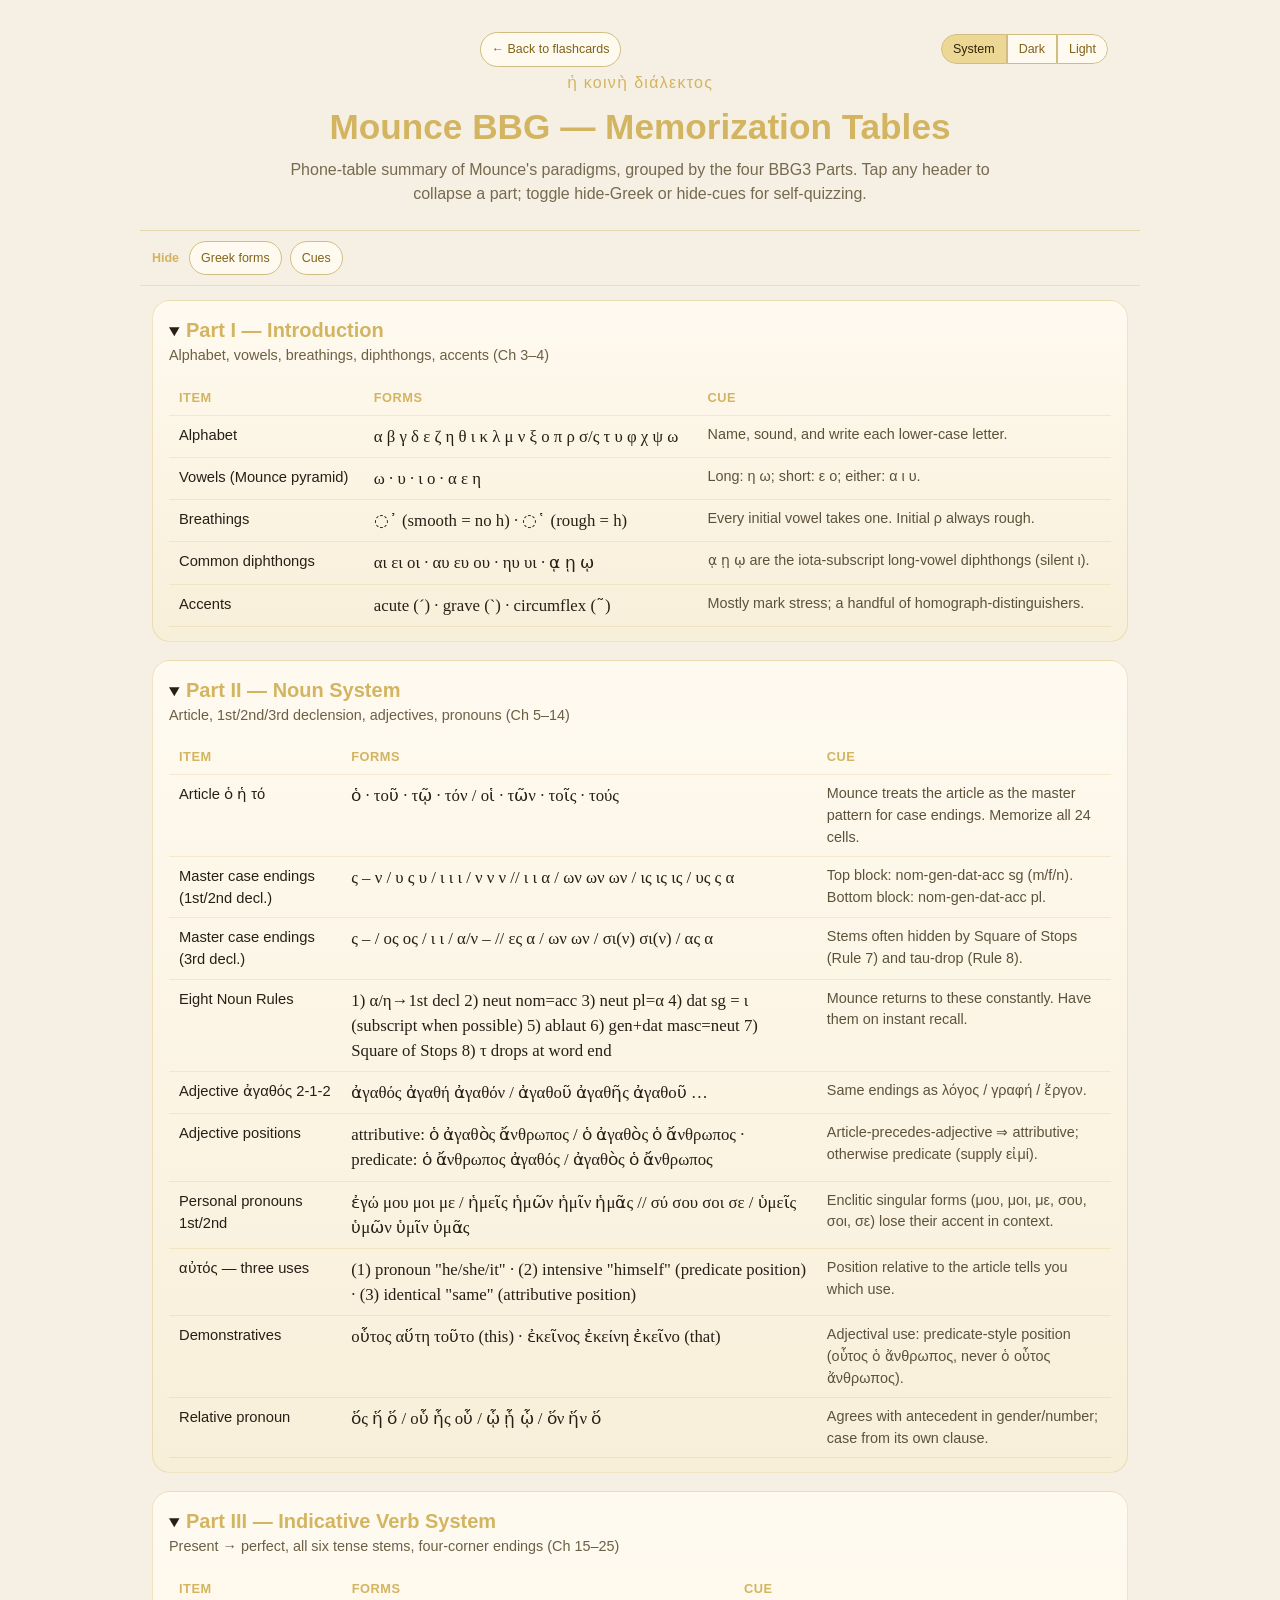
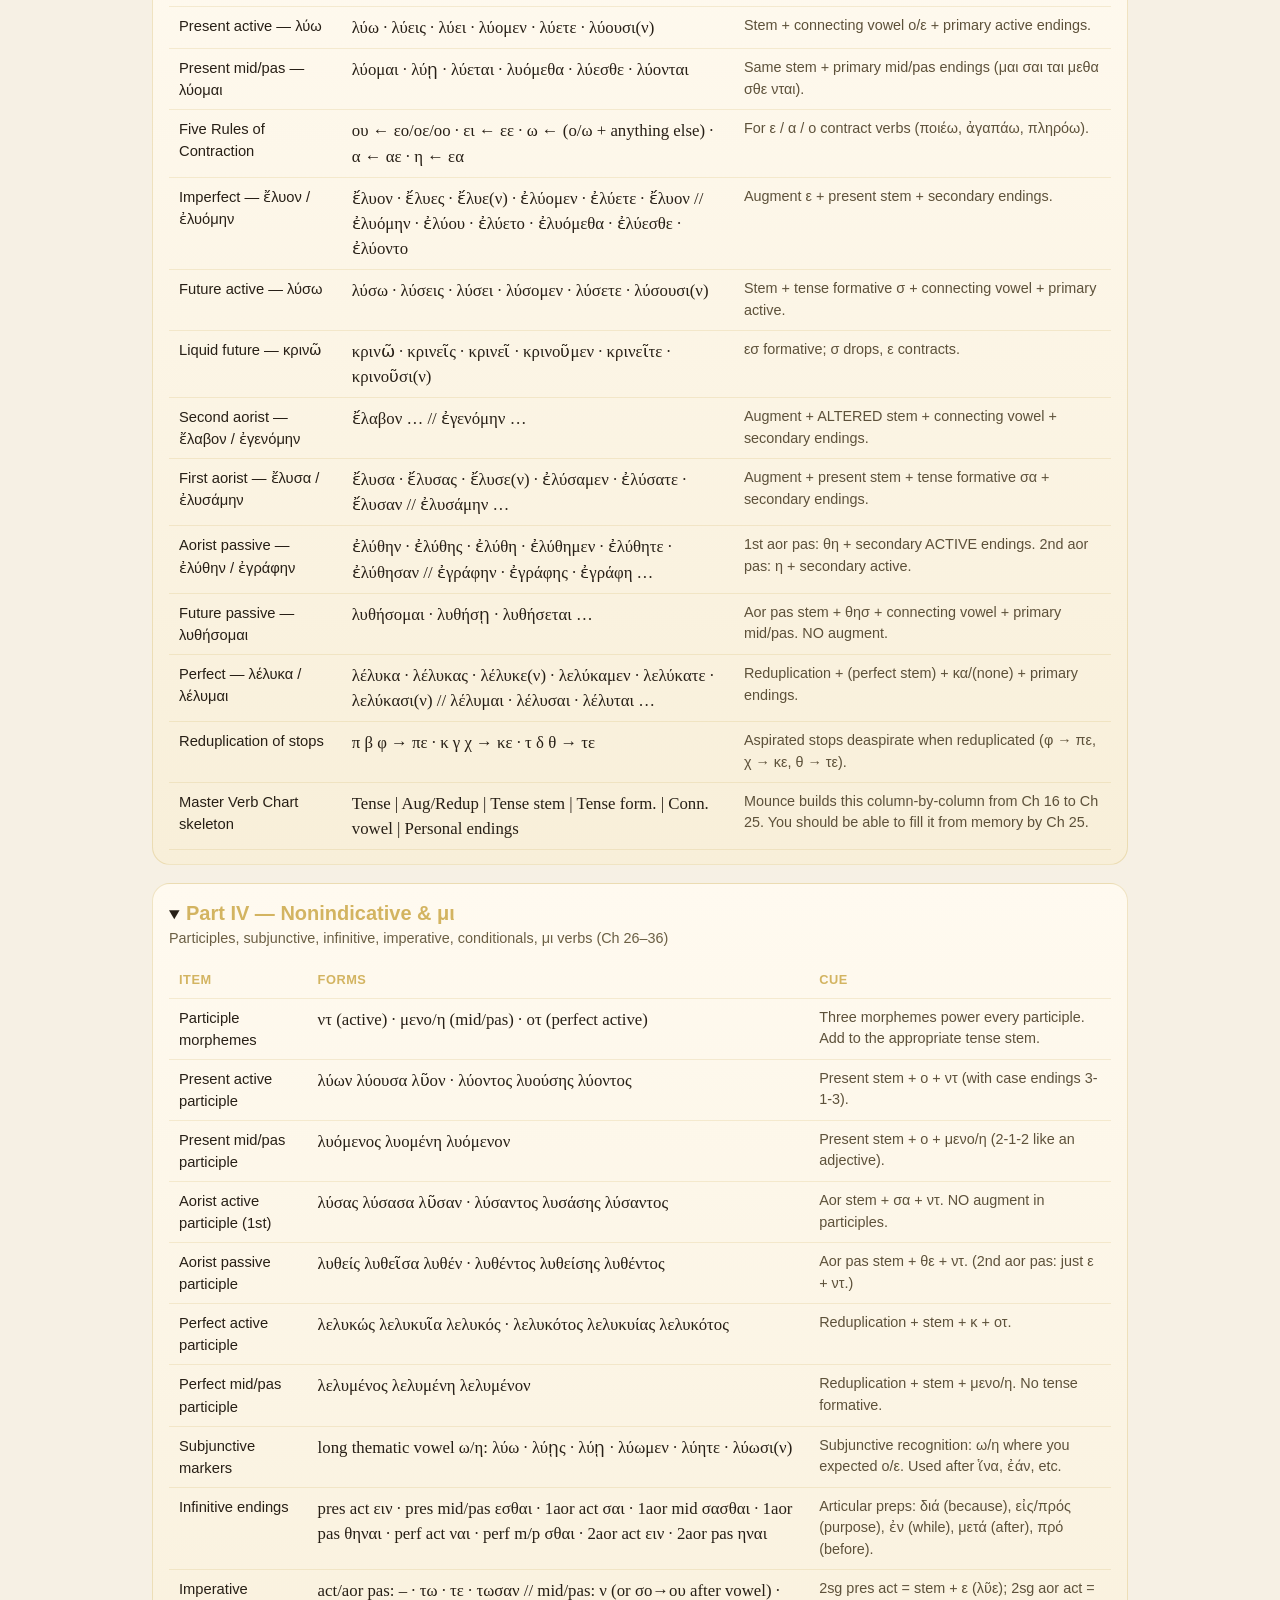
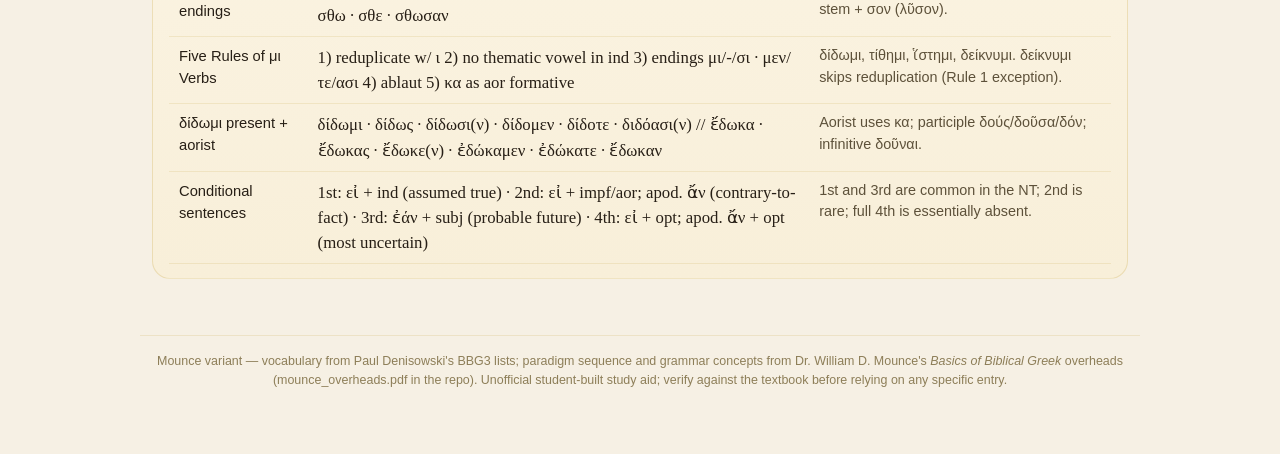
==== pages/memorization.html @ 644468d6 "Mirror Mounce curriculum: text batch 3/3" ====
<!DOCTYPE html>
<html lang="en">
<head>
<meta charset="utf-8">
<meta name="viewport" content="width=device-width, initial-scale=1">
<title>Mounce BBG — Memorization Tables</title>
<style>
:root { color-scheme: dark light; }
* { box-sizing: border-box; }
html { -webkit-text-size-adjust: 100%; scroll-behavior: smooth; }
body {
  margin: 0;
  font-family: -apple-system, BlinkMacSystemFont, "Segoe UI", Roboto, "Helvetica Neue", Arial, sans-serif;
  background: #0f1117;
  color: #f3ead7;
  line-height: 1.5;
}
[data-theme="light"] body { background: #f6f0e4; color: #271f16; }
.page { min-height: 100vh; padding: 0 0 48px; }
header, .toolbar, main, footer { max-width: 1000px; margin: 0 auto; }
.header-top {
  display: grid;
  grid-template-columns: 1fr auto;
  align-items: center;
  gap: 12px;
  padding: 14px 16px 4px;
}
.back a, .theme-btn {
  display: inline-block;
  border: 1px solid rgba(211, 180, 97, .45);
  color: #f1d47a;
  background: #171a23;
  border-radius: 999px;
  padding: 7px 11px;
  text-decoration: none;
  font-size: .78rem;
  cursor: pointer;
}
[data-theme="light"] .back a, [data-theme="light"] .theme-btn {
  background: #fffaf0;
  color: #806319;
  border-color: #d1bd83;
}
.theme-switcher { display: inline-flex; border-radius: 999px; overflow: hidden; }
.theme-btn { border-radius: 0; }
.theme-btn:first-child { border-radius: 999px 0 0 999px; }
.theme-btn:last-child { border-radius: 0 999px 999px 0; }
.theme-btn.active { background: #5f4a16; color: #fff2b6; }
[data-theme="light"] .theme-btn.active { background: #ecd894; color: #30240a; }

header { padding: 18px 16px 24px; text-align: center; border-bottom: 1px solid rgba(201, 168, 76, .35); }
h1 { margin: 6px 0 4px; color: #d3b461; font-size: clamp(1.4rem, 5vw, 2.2rem); font-weight: 700; }
.subtitle { color: #aaa08c; margin: .25rem auto 0; max-width: 720px; }
[data-theme="light"] .subtitle { color: #76694f; }

.toolbar {
  position: sticky;
  top: 0;
  z-index: 10;
  display: flex;
  gap: 8px;
  flex-wrap: wrap;
  align-items: center;
  padding: 10px 12px;
  background: rgba(15, 17, 23, .92);
  border-bottom: 1px solid rgba(201, 168, 76, .26);
  backdrop-filter: blur(8px);
}
[data-theme="light"] .toolbar { background: rgba(246, 240, 228, .94); }
.toolbar-label { color: #d3b461; font-weight: 700; font-size: .78rem; margin-right: 2px; }
.ctrl { cursor: pointer; user-select: none; }

main { padding: 14px 12px; }
.part {
  background: linear-gradient(180deg, #171a23, #12151d);
  border: 1px solid rgba(201, 168, 76, .28);
  border-radius: 18px;
  padding: 14px 16px;
  margin-bottom: 18px;
}
[data-theme="light"] .part { background: linear-gradient(180deg, #fffaf0, #f8efd9); }
.part h2 { margin: .2rem 0 .25rem; color: #d3b461; font-size: 1.25rem; }
.part .focus { color: #aaa08c; font-size: .9rem; margin-bottom: .8rem; }
[data-theme="light"] .part .focus { color: #6b5f44; }

table.mem {
  width: 100%;
  border-collapse: collapse;
  font-size: .92rem;
}
table.mem th, table.mem td {
  text-align: left;
  vertical-align: top;
  padding: 8px 10px;
  border-bottom: 1px solid rgba(201, 168, 76, .18);
}
table.mem th {
  color: #d3b461;
  font-weight: 700;
  font-size: .8rem;
  letter-spacing: .04em;
  text-transform: uppercase;
}
table.mem td.greek {
  font-family: "EB Garamond", "Noto Serif", Georgia, serif;
  font-size: 1.05rem;
}
table.mem td.cue { color: #c5b58e; font-size: .9rem; }
[data-theme="light"] table.mem td.cue { color: #5d513a; }

body.hide-greek table.mem td.greek { color: transparent; }
body.hide-greek table.mem td.greek:hover { color: inherit; }
body.hide-cue table.mem td.cue { color: transparent; }
body.hide-cue table.mem td.cue:hover { color: inherit; }

footer {
  text-align: center;
  font-size: .78rem;
  color: #6e6244;
  padding: 16px;
  border-top: 1px solid rgba(201, 168, 76, .2);
  margin-top: 24px;
}
[data-theme="light"] footer { color: #8d7e58; }
</style>
<script>
(function () {
  try {
    const mode = localStorage.getItem("greekFlashcardsThemeMode") || "system";
    const prefersDark = window.matchMedia && window.matchMedia("(prefers-color-scheme: dark)").matches;
    const resolved = mode === "system" ? (prefersDark ? "dark" : "light") : mode;
    document.documentElement.setAttribute("data-theme", resolved);
  } catch (err) {
    document.documentElement.setAttribute("data-theme", "dark");
  }
})();
</script>
</head>
<body>
<div class="page">
  <header>
    <div class="header-top">
      <span class="back"><a href="../index.html">← Back to flashcards</a></span>
      <div class="theme-switcher">
        <button class="theme-btn" data-theme-mode="system" type="button">System</button>
        <button class="theme-btn" data-theme-mode="dark" type="button">Dark</button>
        <button class="theme-btn" data-theme-mode="light" type="button">Light</button>
      </div>
    </div>
    <div class="koine" style="color:#d3b461; letter-spacing:.08em;">ἡ κοινὴ διάλεκτος</div>
    <h1>Mounce BBG — Memorization Tables</h1>
    <div class="subtitle">Phone-table summary of Mounce's paradigms, grouped by the four BBG3 Parts. Tap any header to collapse a part; toggle hide-Greek or hide-cues for self-quizzing.</div>
  </header>

  <div class="toolbar">
    <span class="toolbar-label">Hide</span>
    <label class="ctrl back"><a href="#" id="toggleHideGreek">Greek forms</a></label>
    <label class="ctrl back"><a href="#" id="toggleHideCue">Cues</a></label>
  </div>

  <main id="main"></main>

  <footer>
    Mounce variant — vocabulary from Paul Denisowski's BBG3 lists; paradigm sequence and grammar concepts from
    Dr. William D. Mounce's <em>Basics of Biblical Greek</em> overheads (mounce_overheads.pdf in the repo).
    Unofficial student-built study aid; verify against the textbook before relying on any specific entry.
  </footer>
</div>

<script src="../js/data/memorization.js?v=1"></script>
<script>
(function () {
  // ── Theme switcher (mirror of index.html) ──
  function applyThemeMode(mode) {
    try { localStorage.setItem("greekFlashcardsThemeMode", mode); } catch (err) {}
    const prefersDark = window.matchMedia && window.matchMedia("(prefers-color-scheme: dark)").matches;
    const resolved = mode === "system" ? (prefersDark ? "dark" : "light") : mode;
    document.documentElement.setAttribute("data-theme", resolved);
    document.querySelectorAll(".theme-btn").forEach(btn => {
      btn.classList.toggle("active", btn.dataset.themeMode === mode);
    });
  }
  document.querySelectorAll(".theme-btn").forEach(btn => {
    btn.addEventListener("click", () => applyThemeMode(btn.dataset.themeMode));
  });
  applyThemeMode(localStorage.getItem("greekFlashcardsThemeMode") || "system");

  // ── Render phone tables ──
  const tables = window.KOINE_GREEK_MEMORIZATION_PHONE_TABLES || [];
  const main = document.getElementById("main");
  if (!tables.length) {
    main.innerHTML = "<p>No memorization data loaded.</p>";
    return;
  }

  function escape(s) {
    return String(s == null ? "" : s)
      .replace(/&/g, "&amp;").replace(/</g, "&lt;").replace(/>/g, "&gt;")
      .replace(/"/g, "&quot;");
  }

  const html = tables.map(part => {
    const rows = (part.rows || []).map(row => `
      <tr>
        <td>${escape(row.item)}</td>
        <td class="greek">${escape(row.forms)}</td>
        <td class="cue">${escape(row.cue)}</td>
      </tr>
    `).join("");
    return `
      <details class="part" open>
        <summary><h2 style="display:inline">${escape(part.week)}</h2></summary>
        <div class="focus">${escape(part.focus)}</div>
        <table class="mem">
          <thead><tr><th>Item</th><th>Forms</th><th>Cue</th></tr></thead>
          <tbody>${rows}</tbody>
        </table>
      </details>
    `;
  }).join("");
  main.innerHTML = html;

  // ── Hide toggles ──
  document.getElementById("toggleHideGreek").addEventListener("click", e => {
    e.preventDefault();
    document.body.classList.toggle("hide-greek");
  });
  document.getElementById("toggleHideCue").addEventListener("click", e => {
    e.preventDefault();
    document.body.classList.toggle("hide-cue");
  });
})();
</script>
</body>
</html>
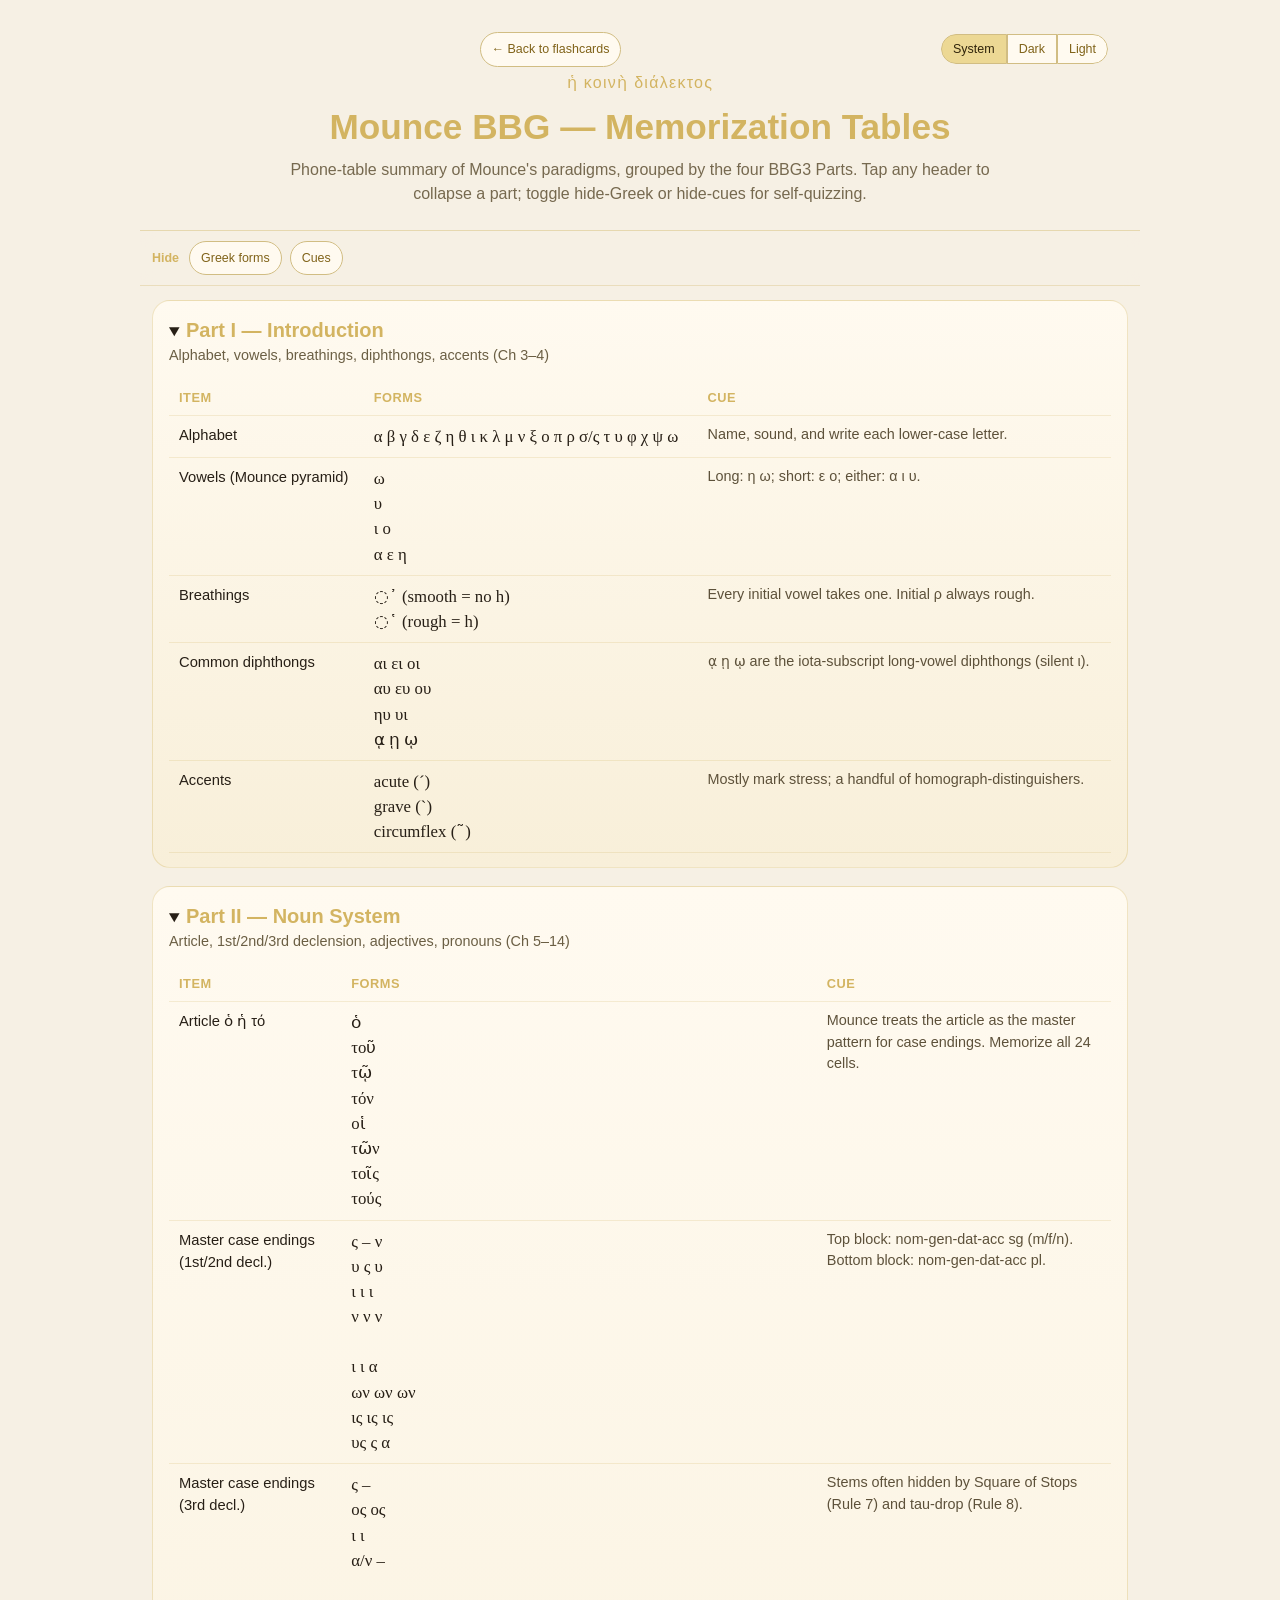
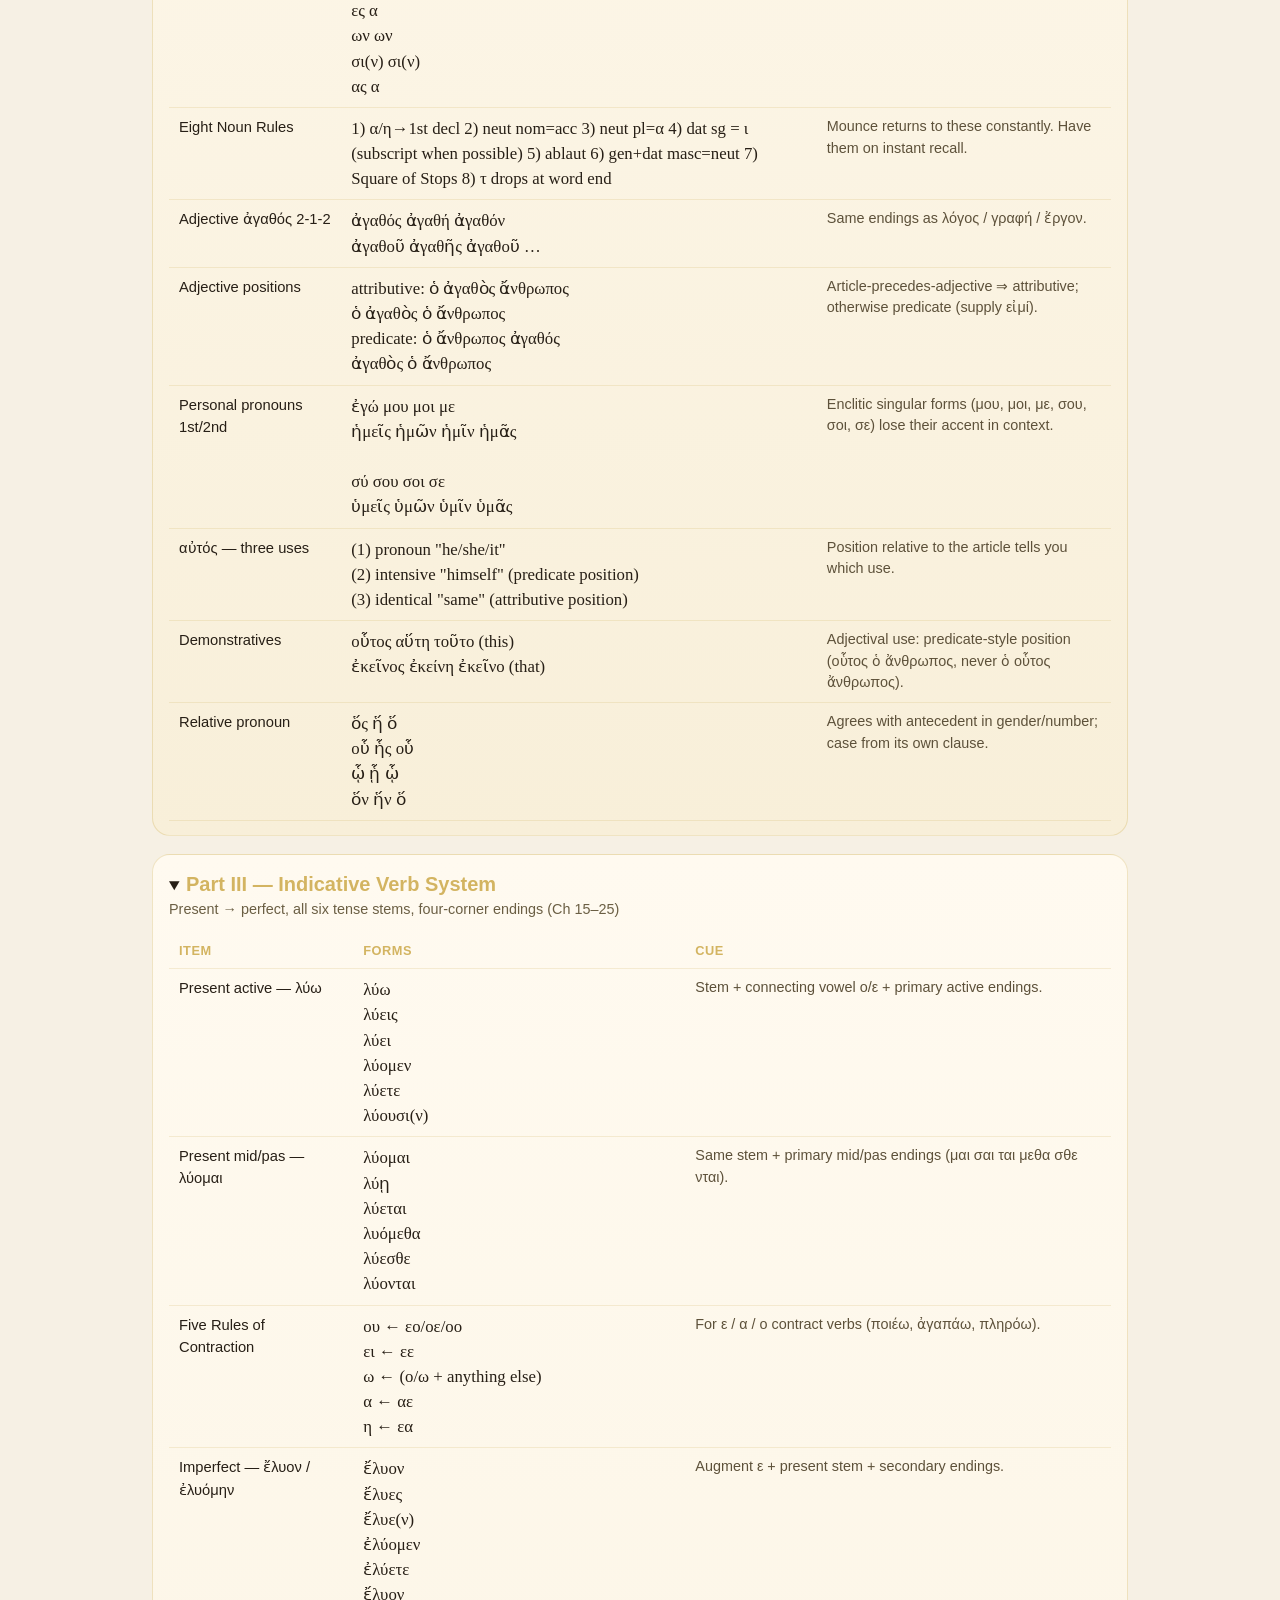
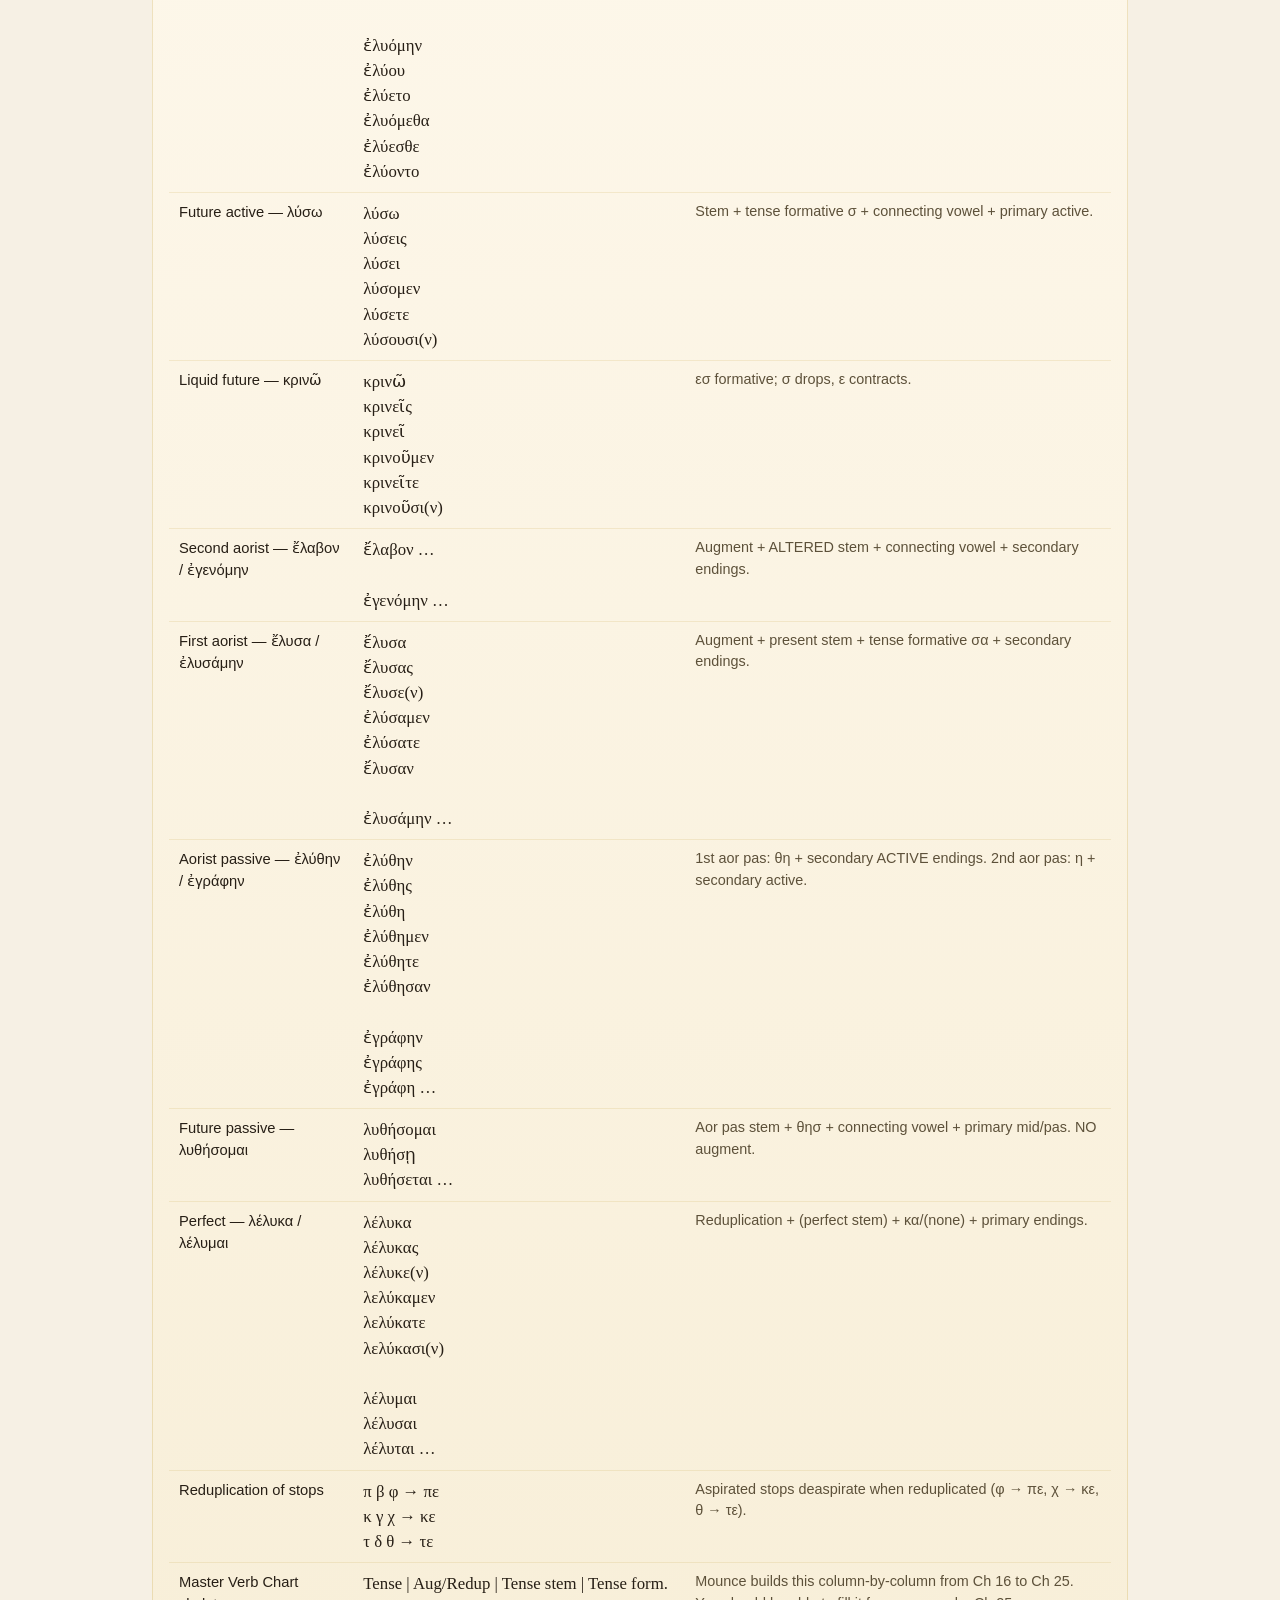
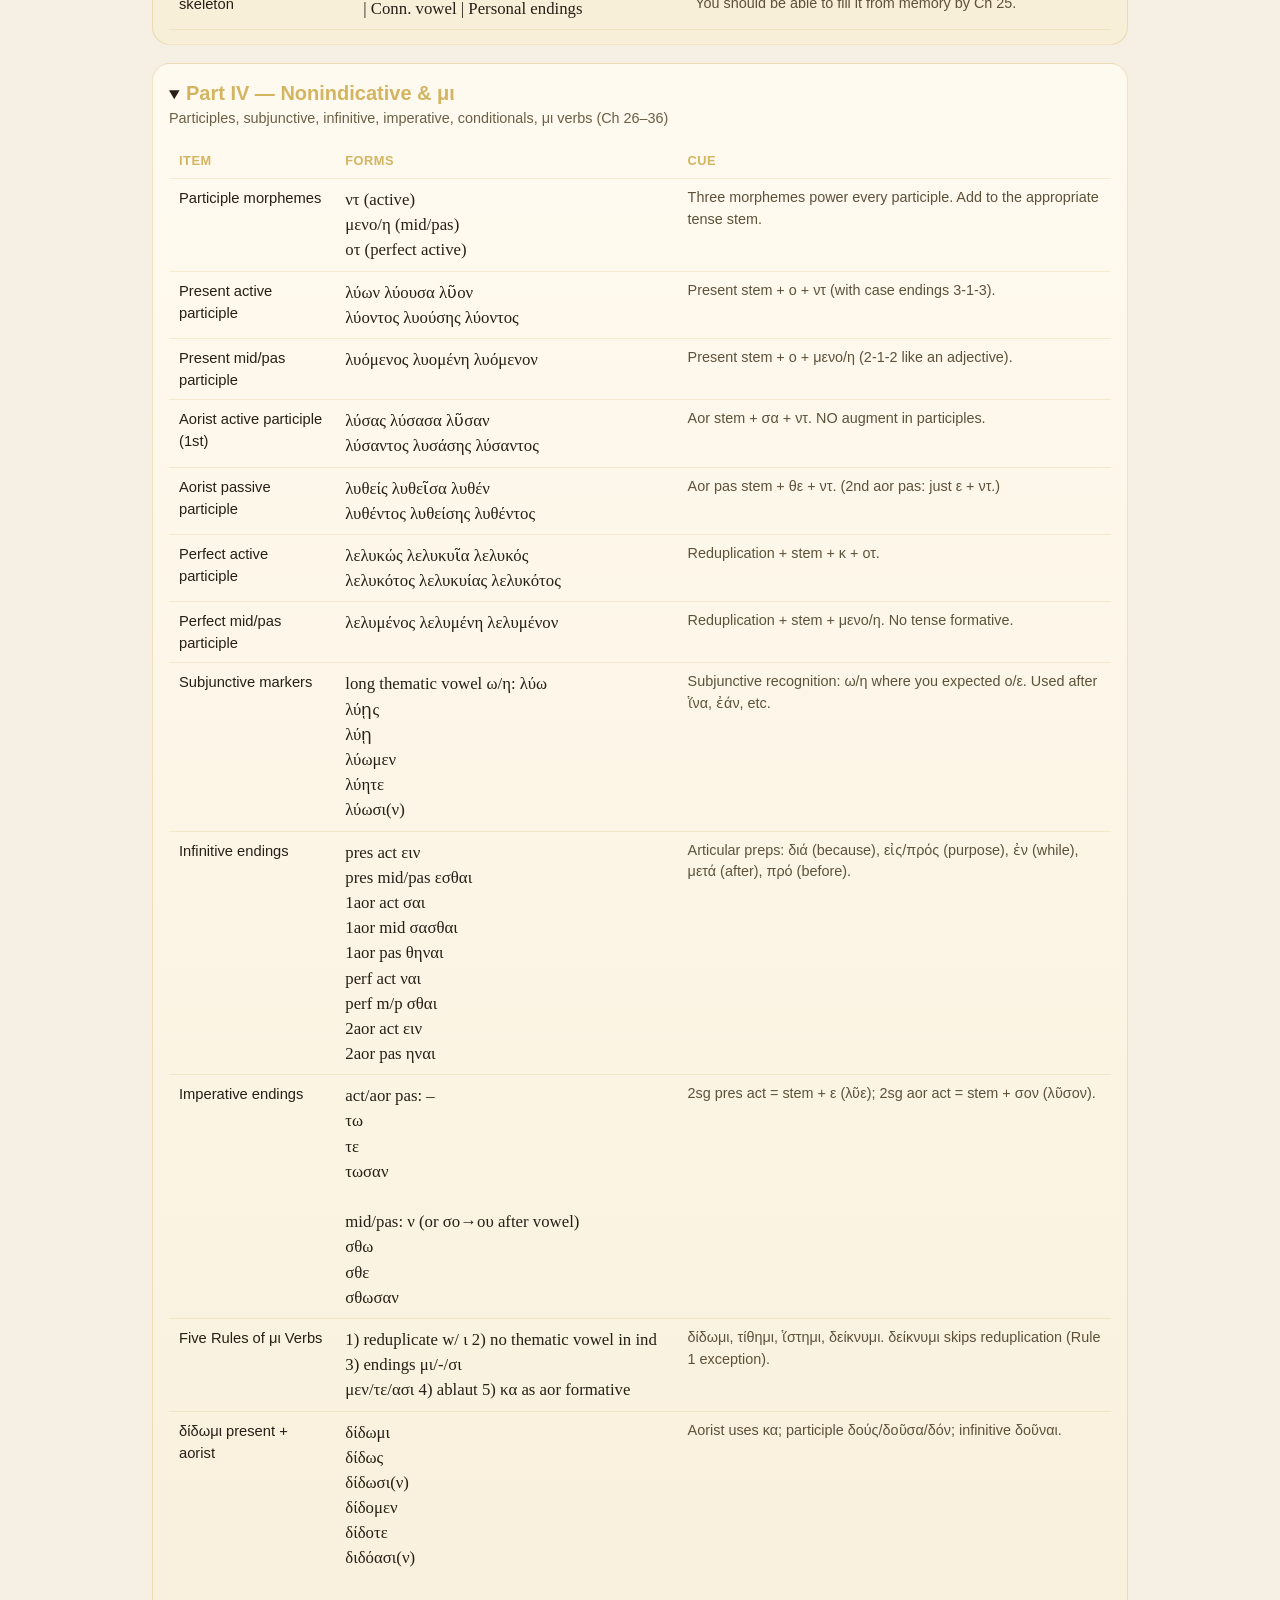
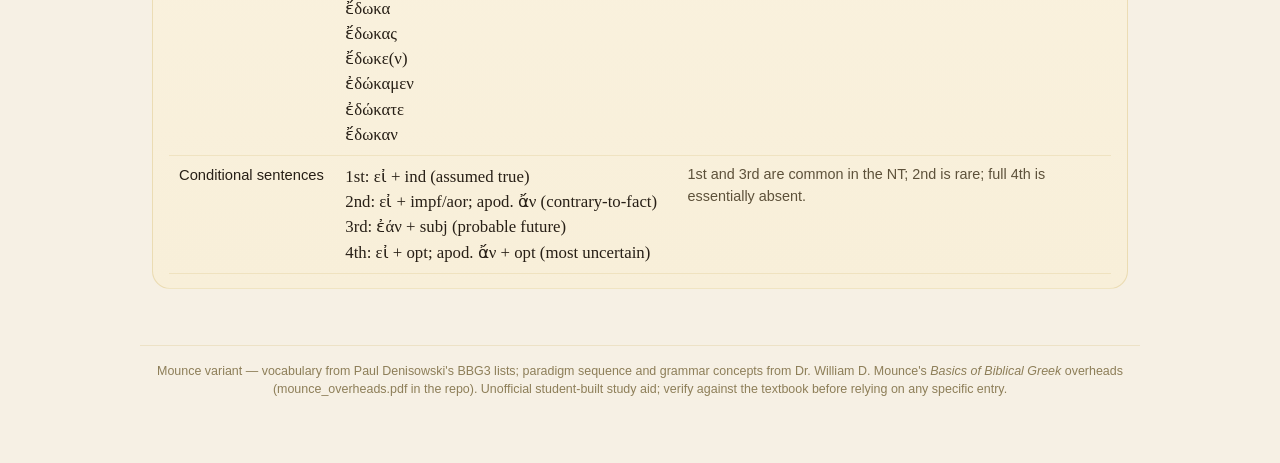
==== commit 045a6f52: "Render each Greek form on its own line in memorization tables The Forms column rendered every paradi" ====
--- a/pages/memorization.html
+++ b/pages/memorization.html
@@ -199,11 +199,23 @@
       .replace(/"/g, "&quot;");
   }
 
+  // Split the Greek forms cell so each form lands on its own line.
+  // Separators in the data: " · " between sibling forms, " / " between
+  // grouped sub-paradigms (e.g. sg / pl), " // " between major blocks.
+  // Inline slashes without surrounding spaces (e.g. α/η, he/she/it) are
+  // intentionally left alone.
+  function formatForms(s) {
+    return escape(s)
+      .split(/\s\/\/\s/)
+      .map(group => group.split(/\s·\s|\s\/\s/).join("<br>"))
+      .join("<br><br>");
+  }
+
   const html = tables.map(part => {
     const rows = (part.rows || []).map(row => `
       <tr>
         <td>${escape(row.item)}</td>
-        <td class="greek">${escape(row.forms)}</td>
+        <td class="greek">${formatForms(row.forms)}</td>
         <td class="cue">${escape(row.cue)}</td>
       </tr>
     `).join("");
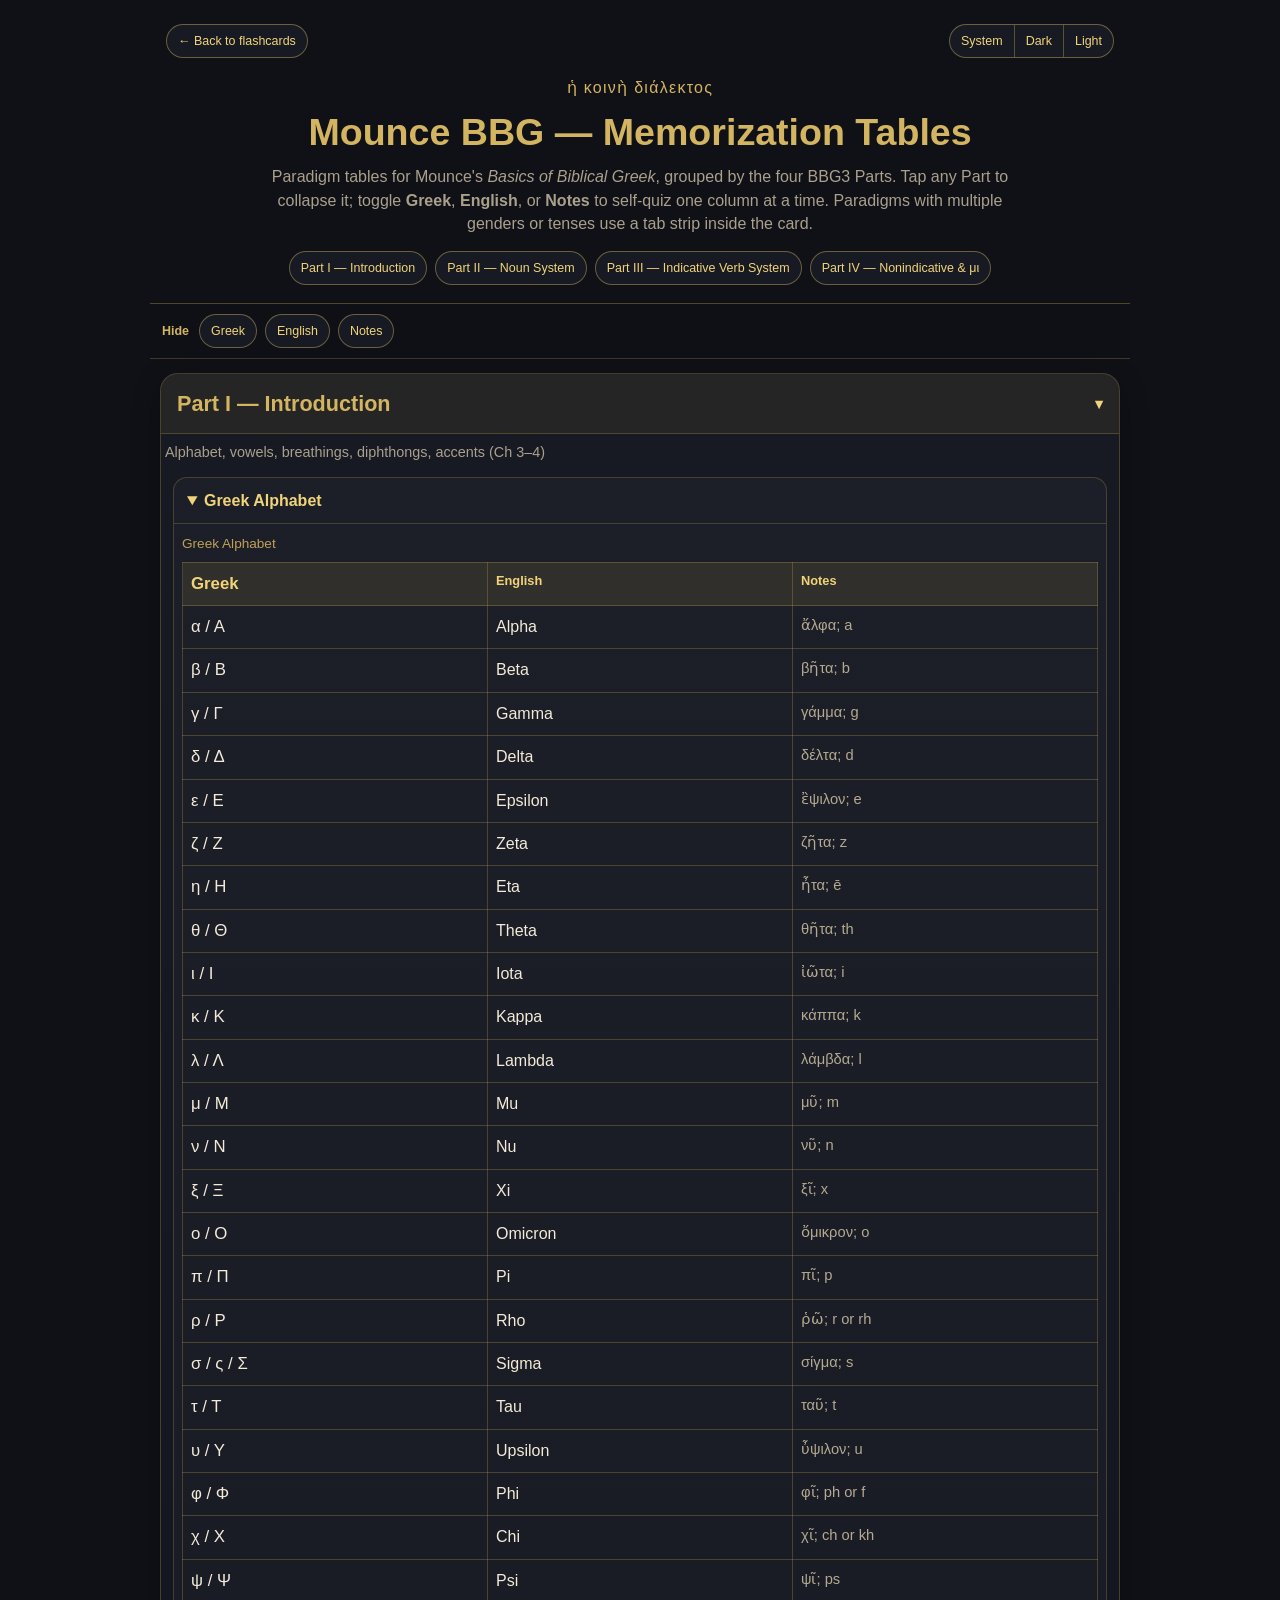
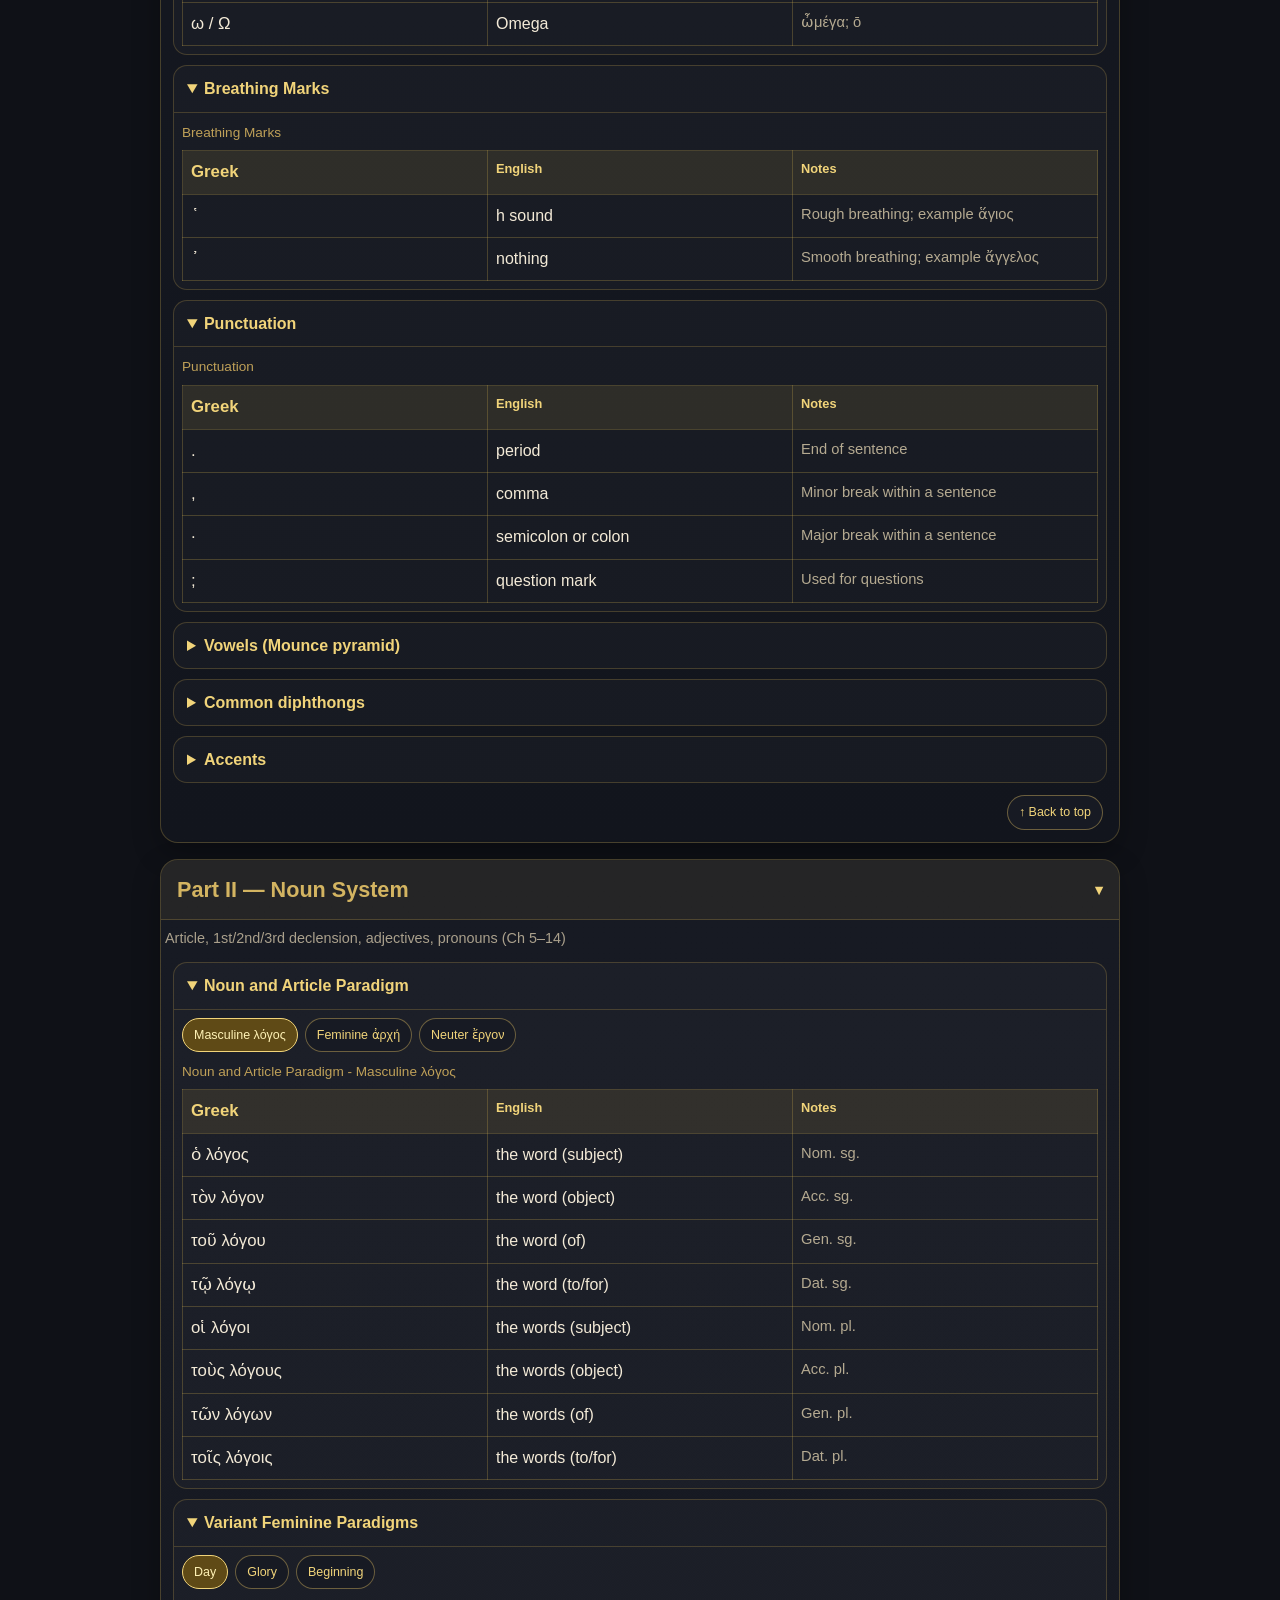
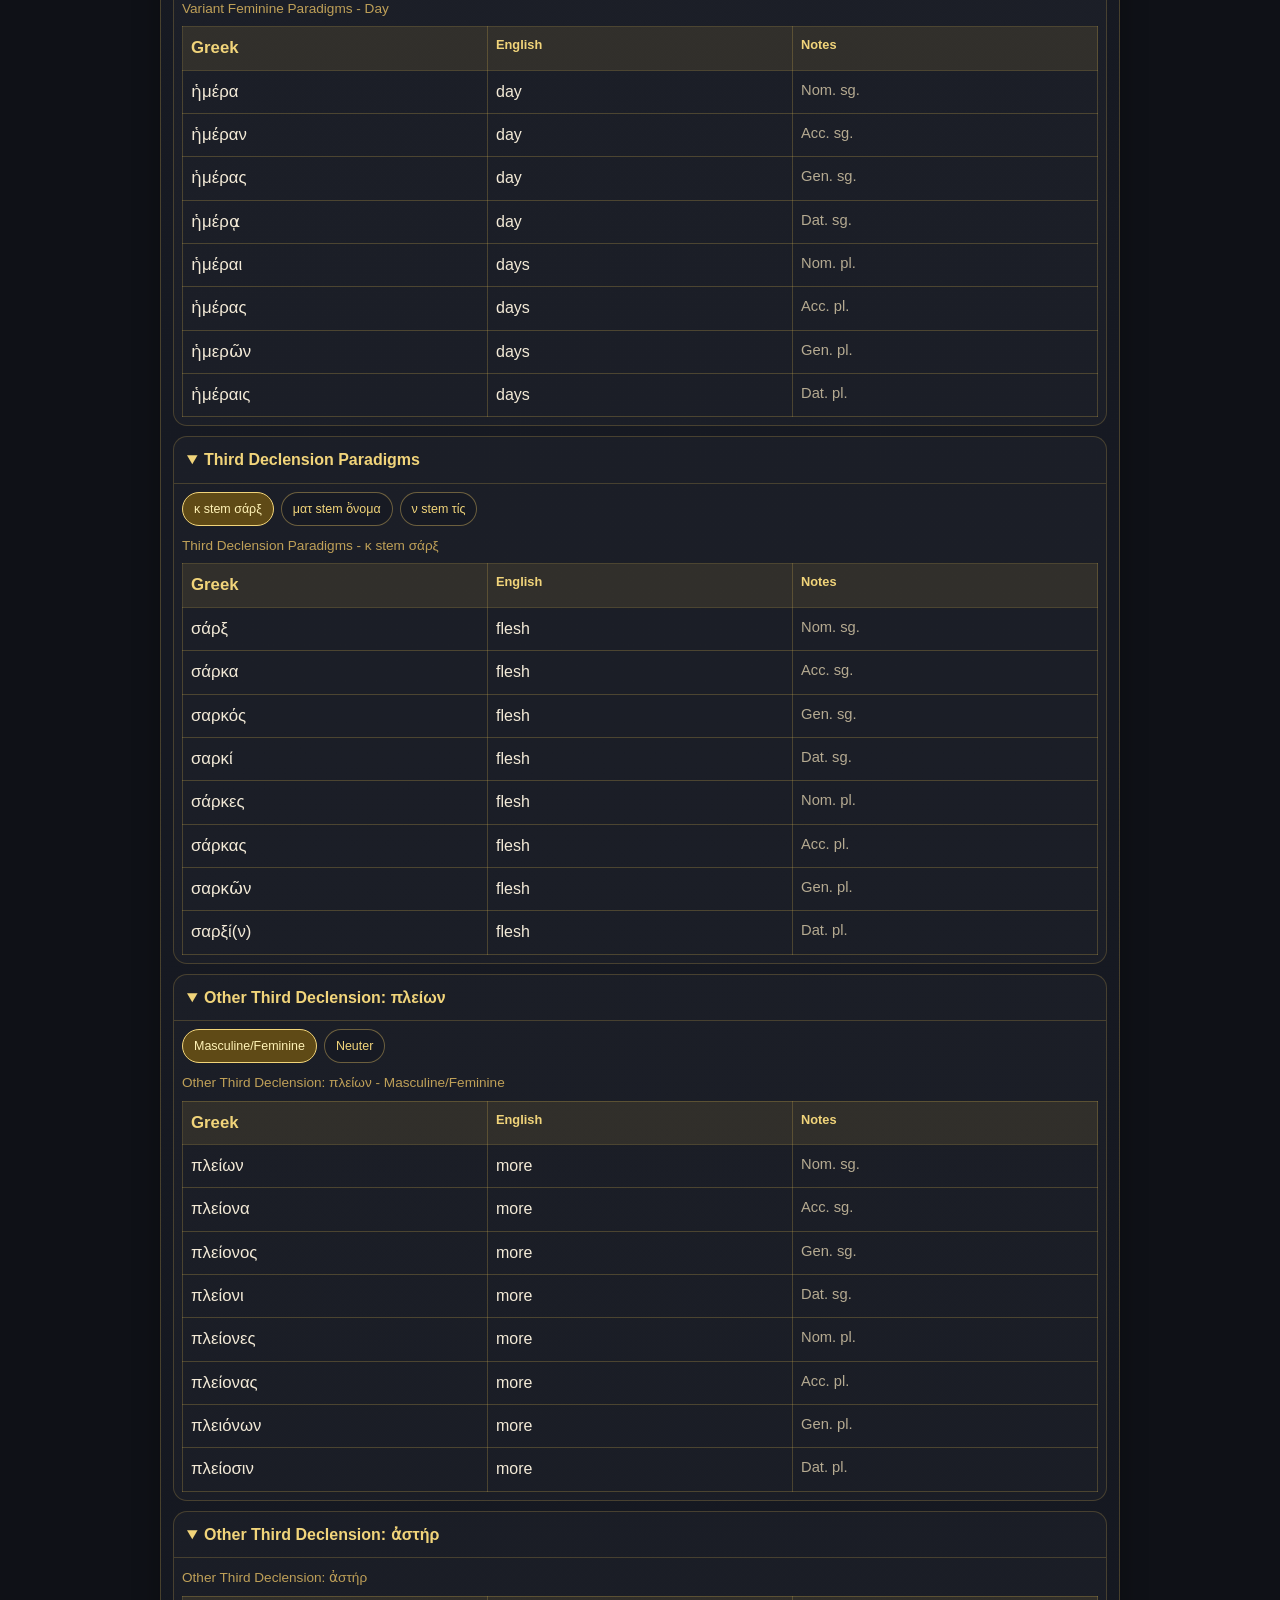
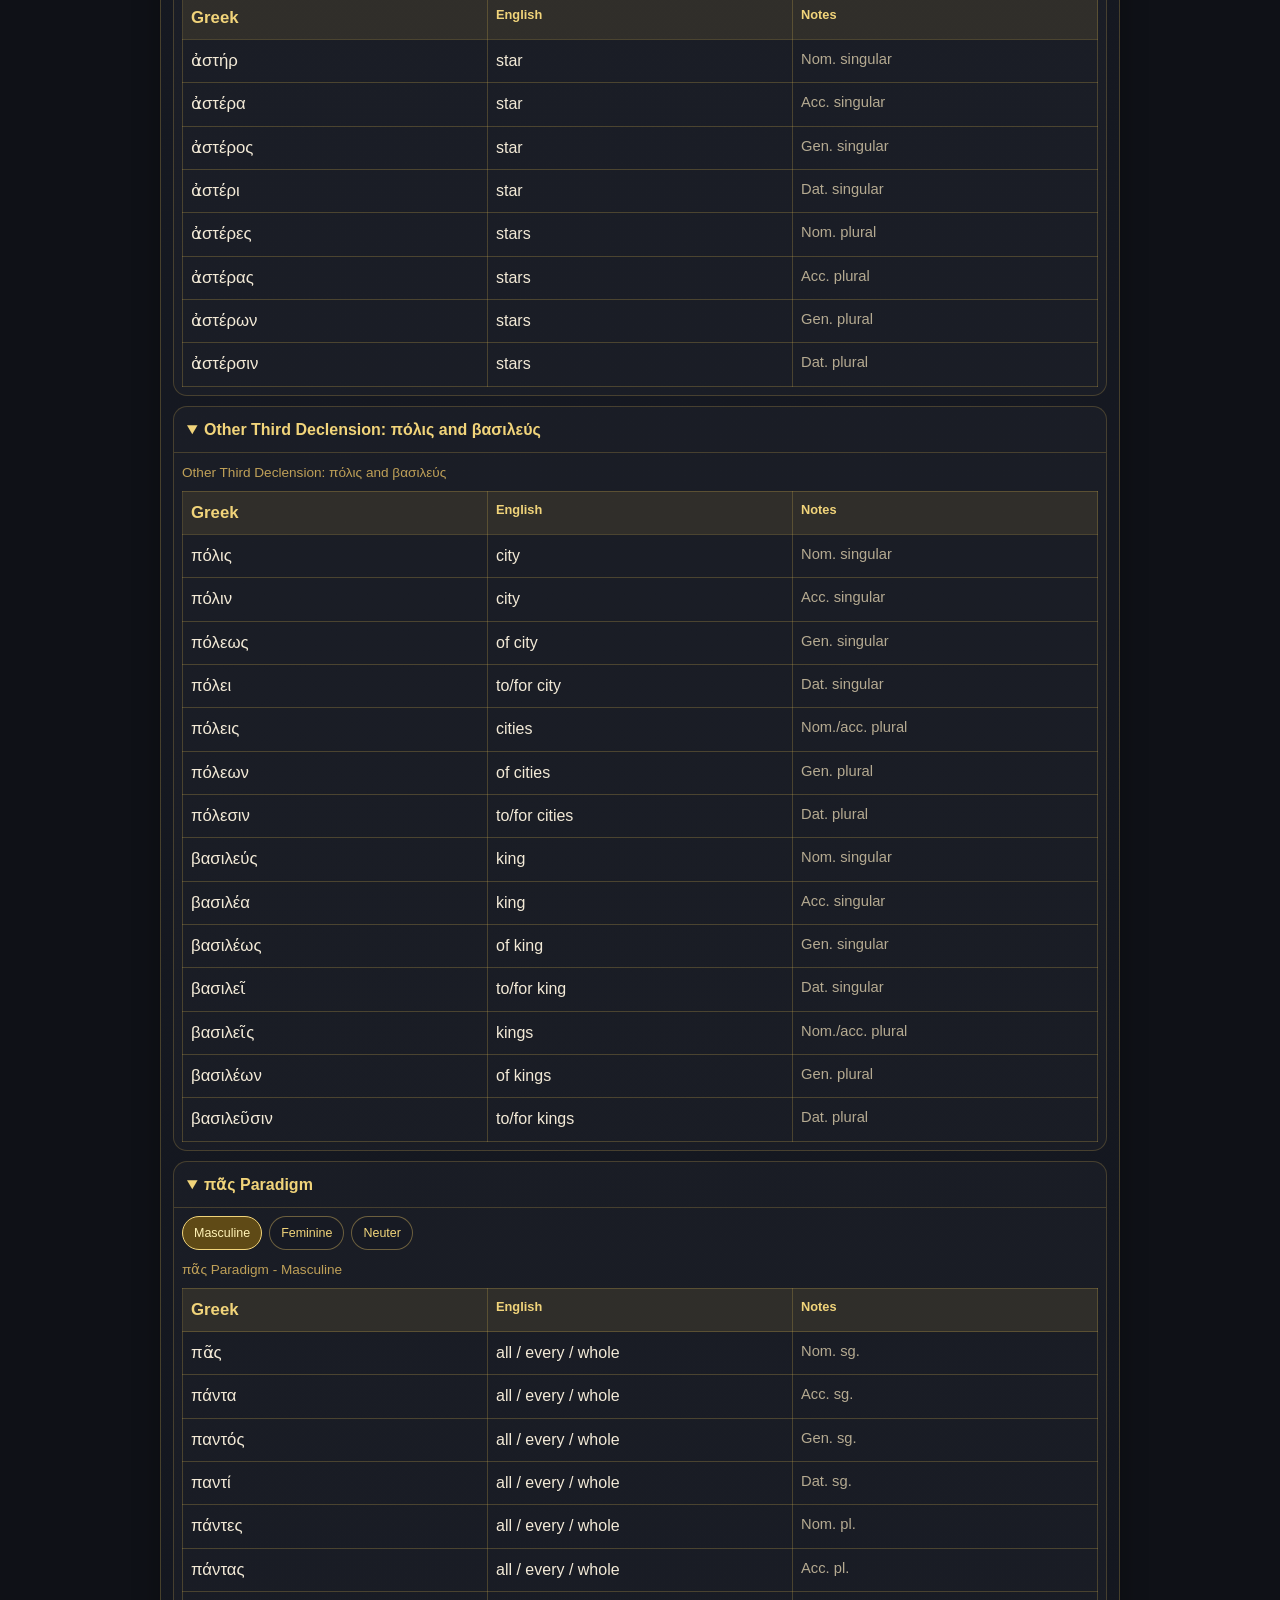
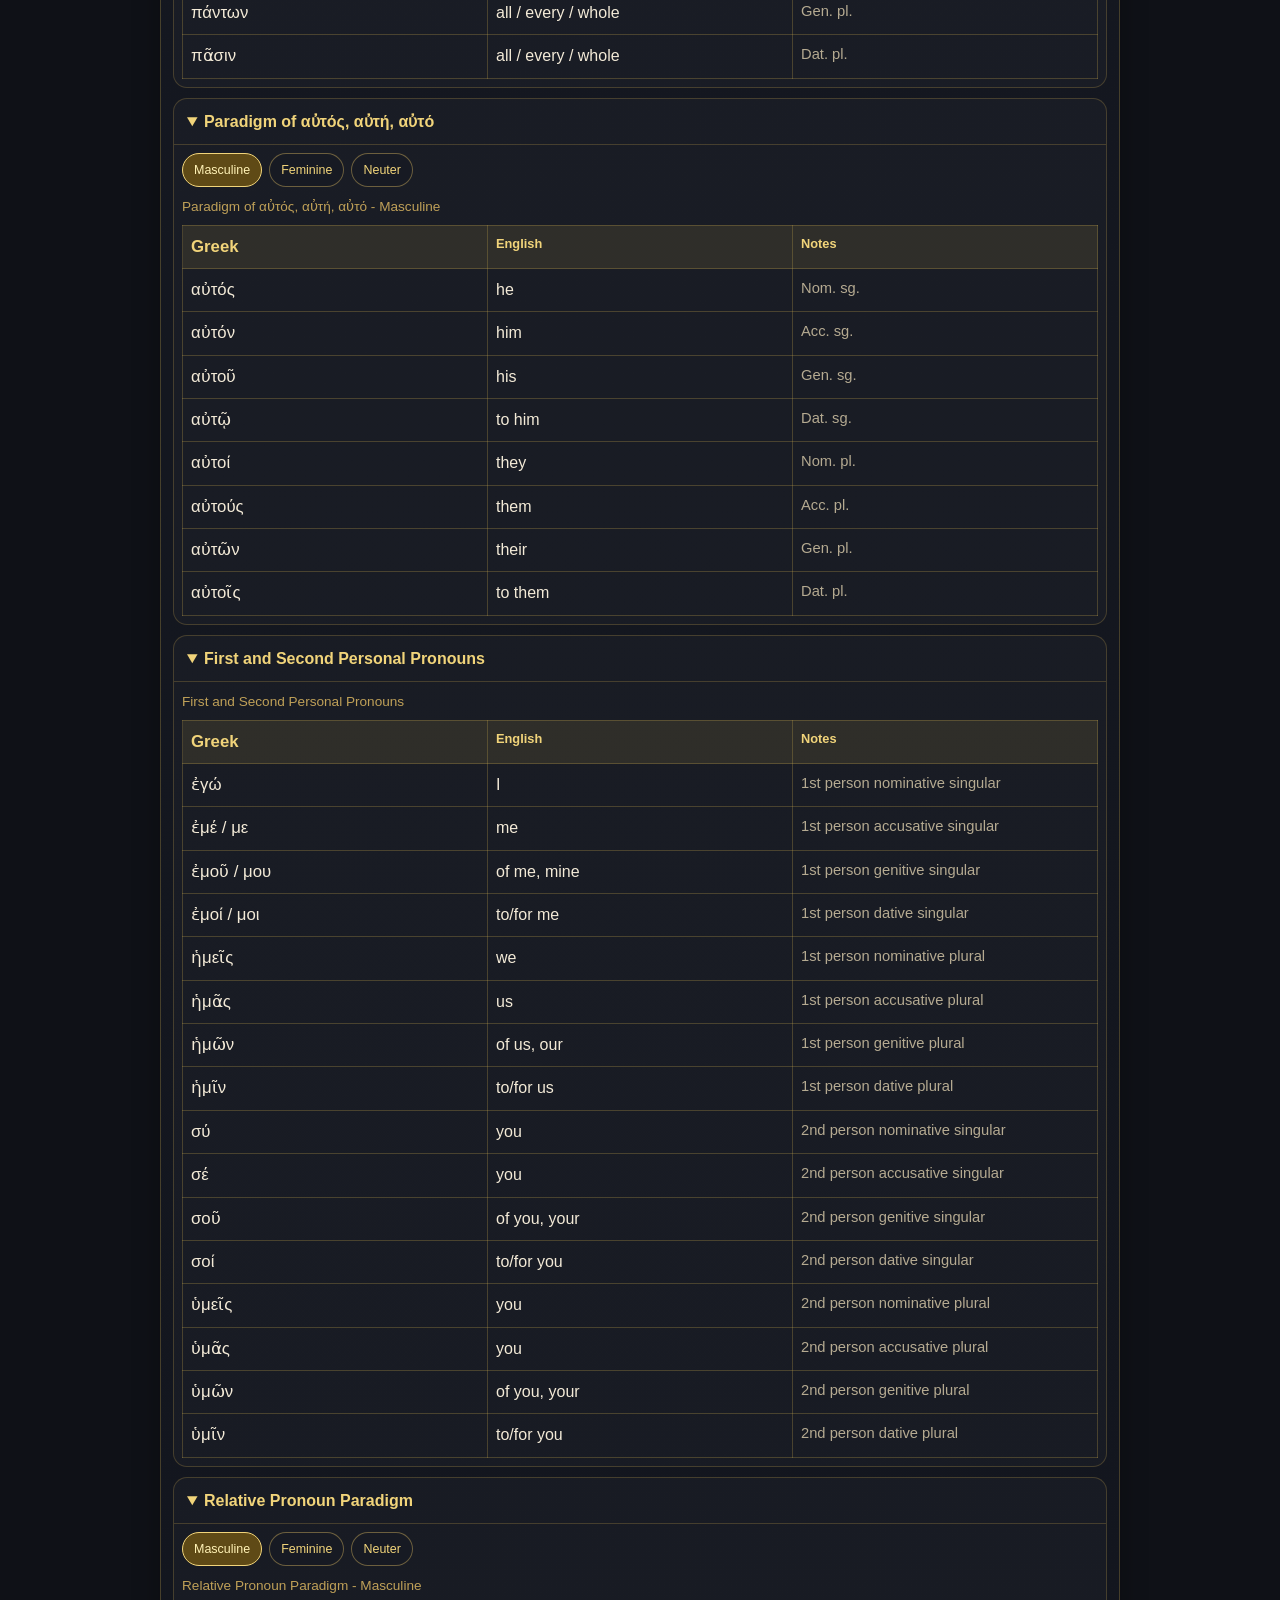
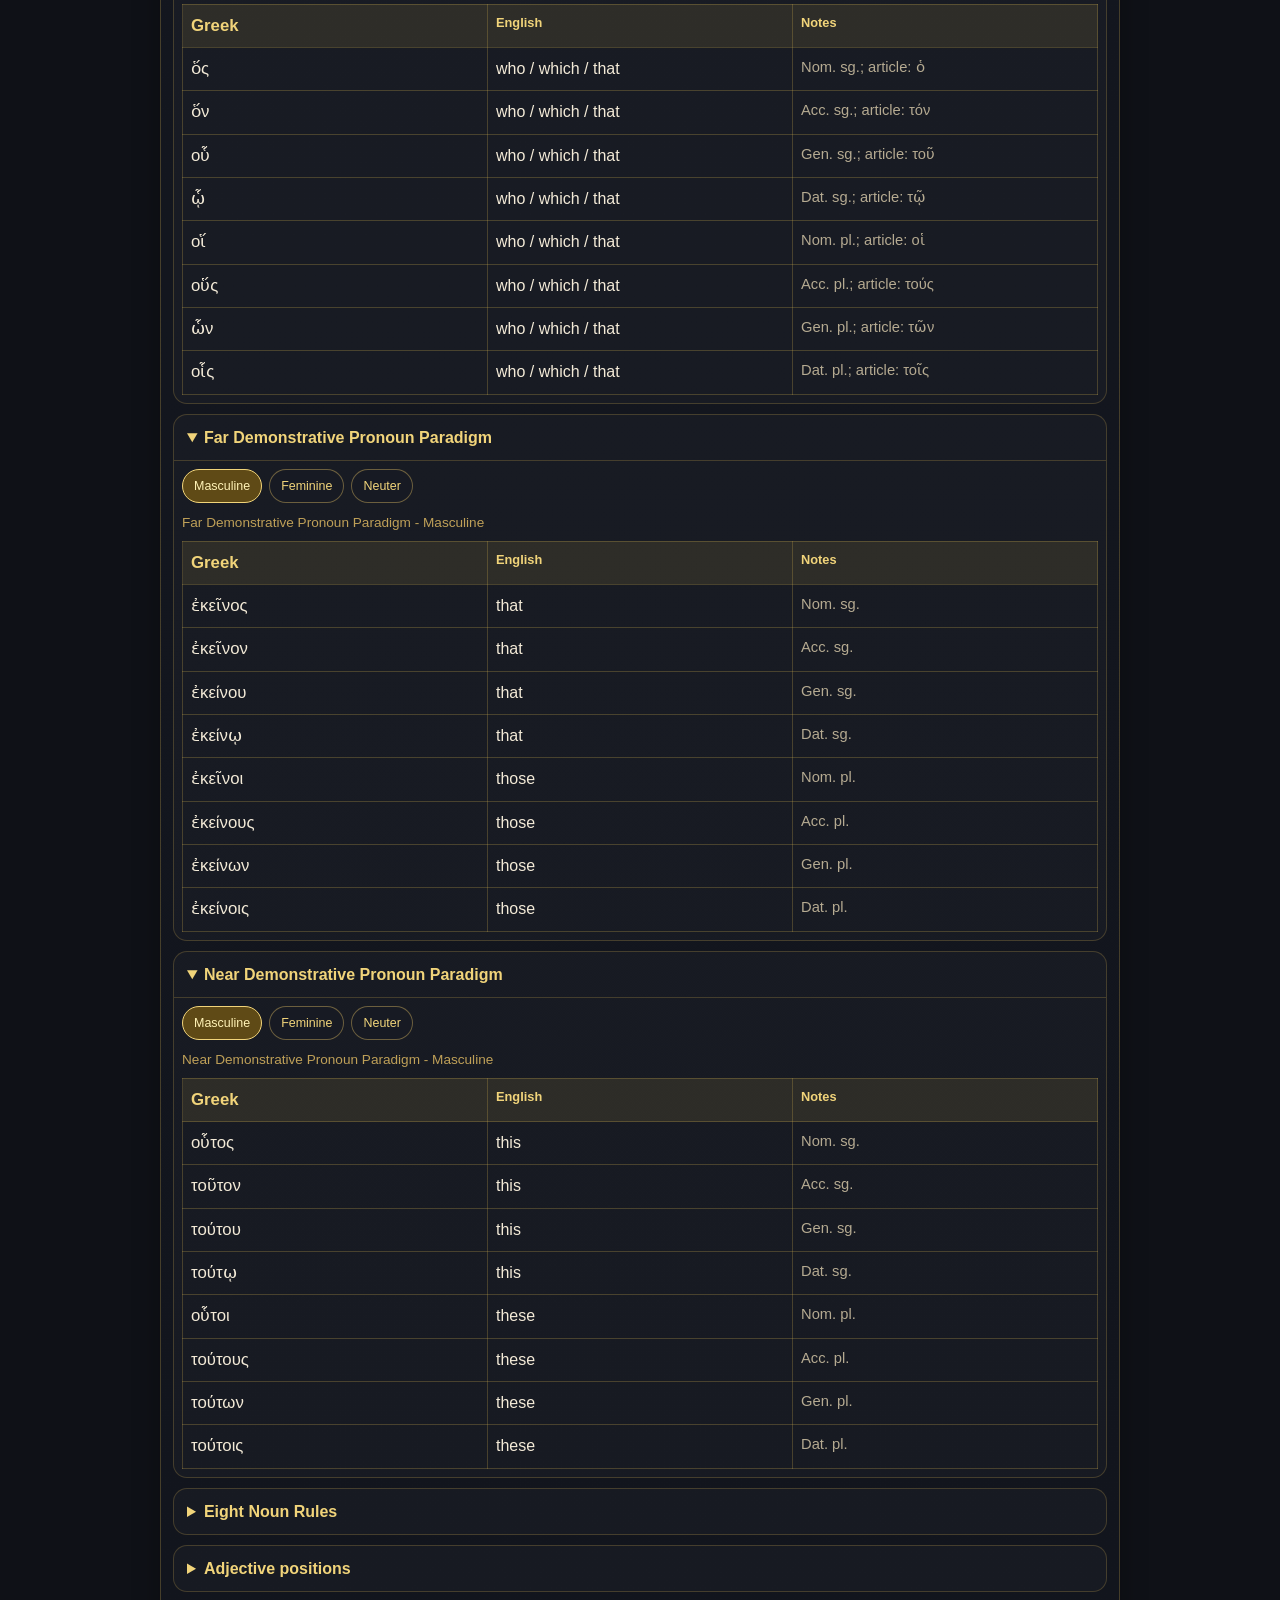
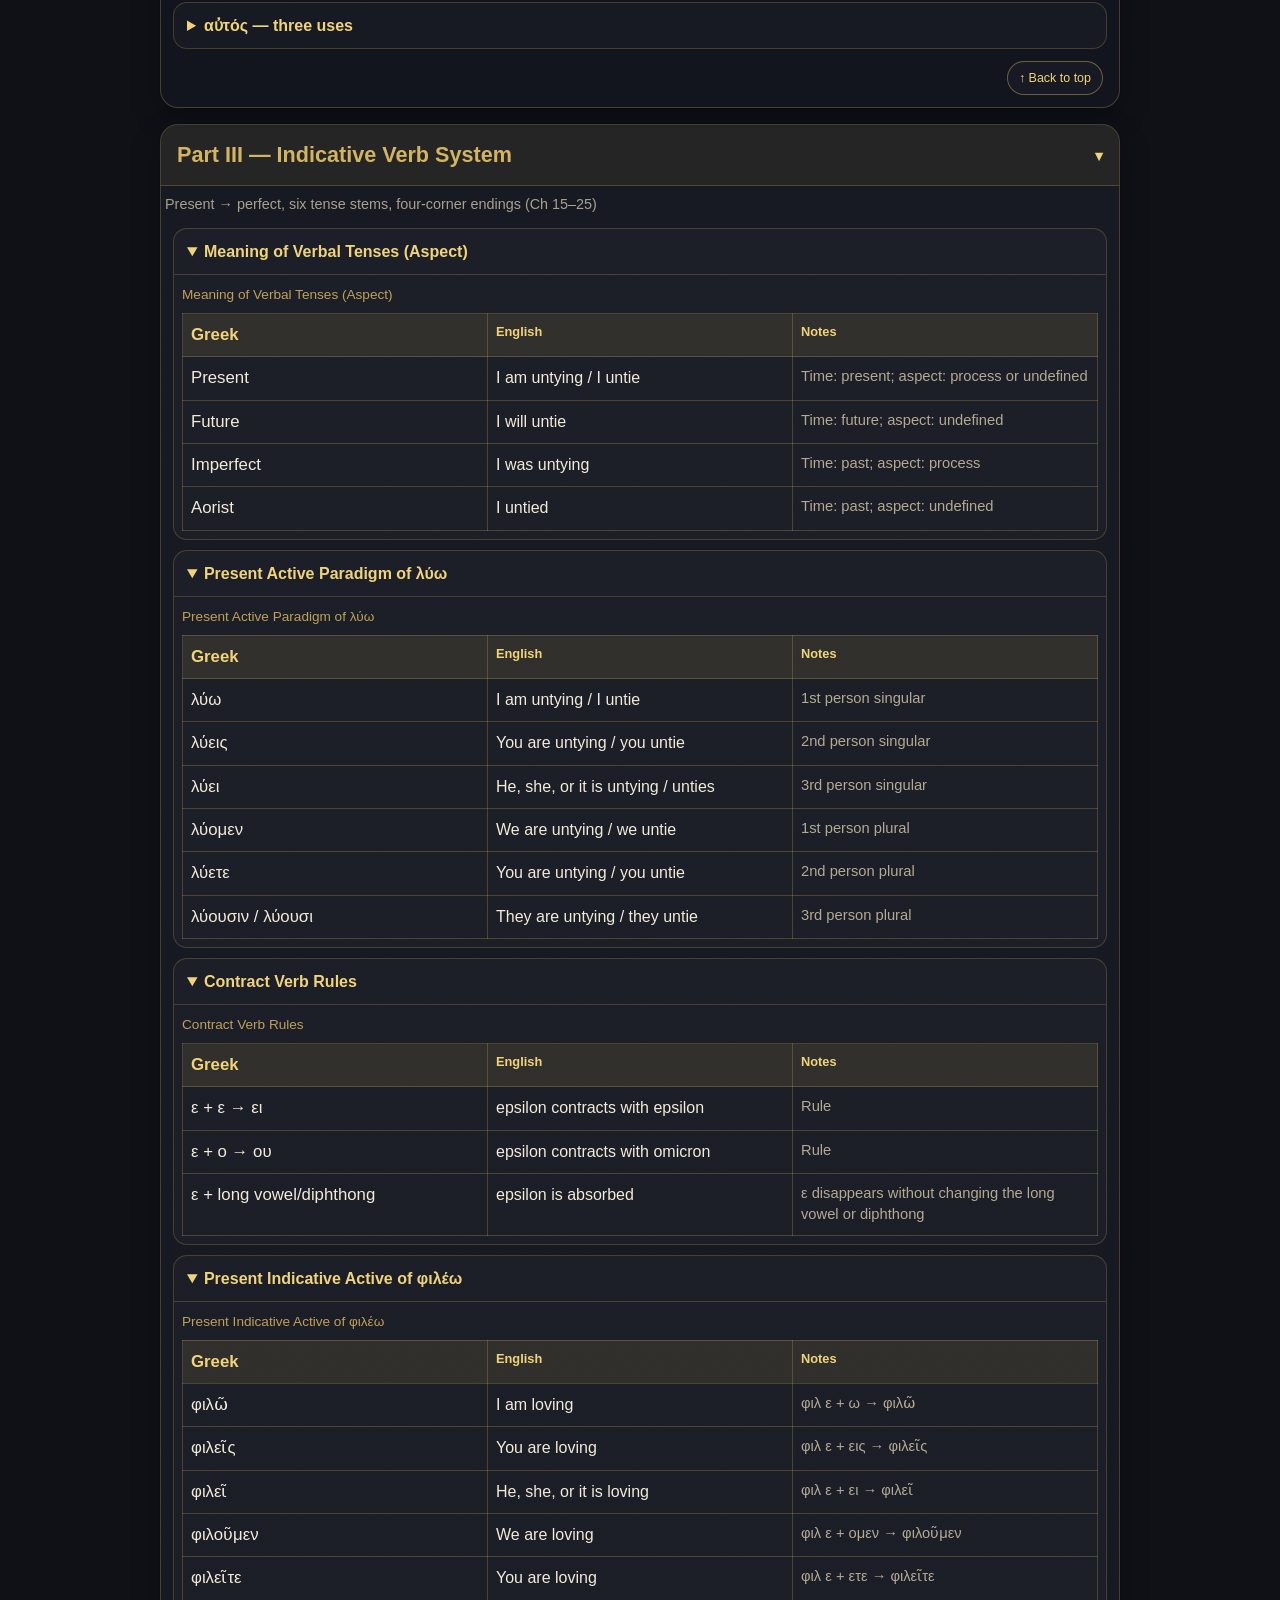
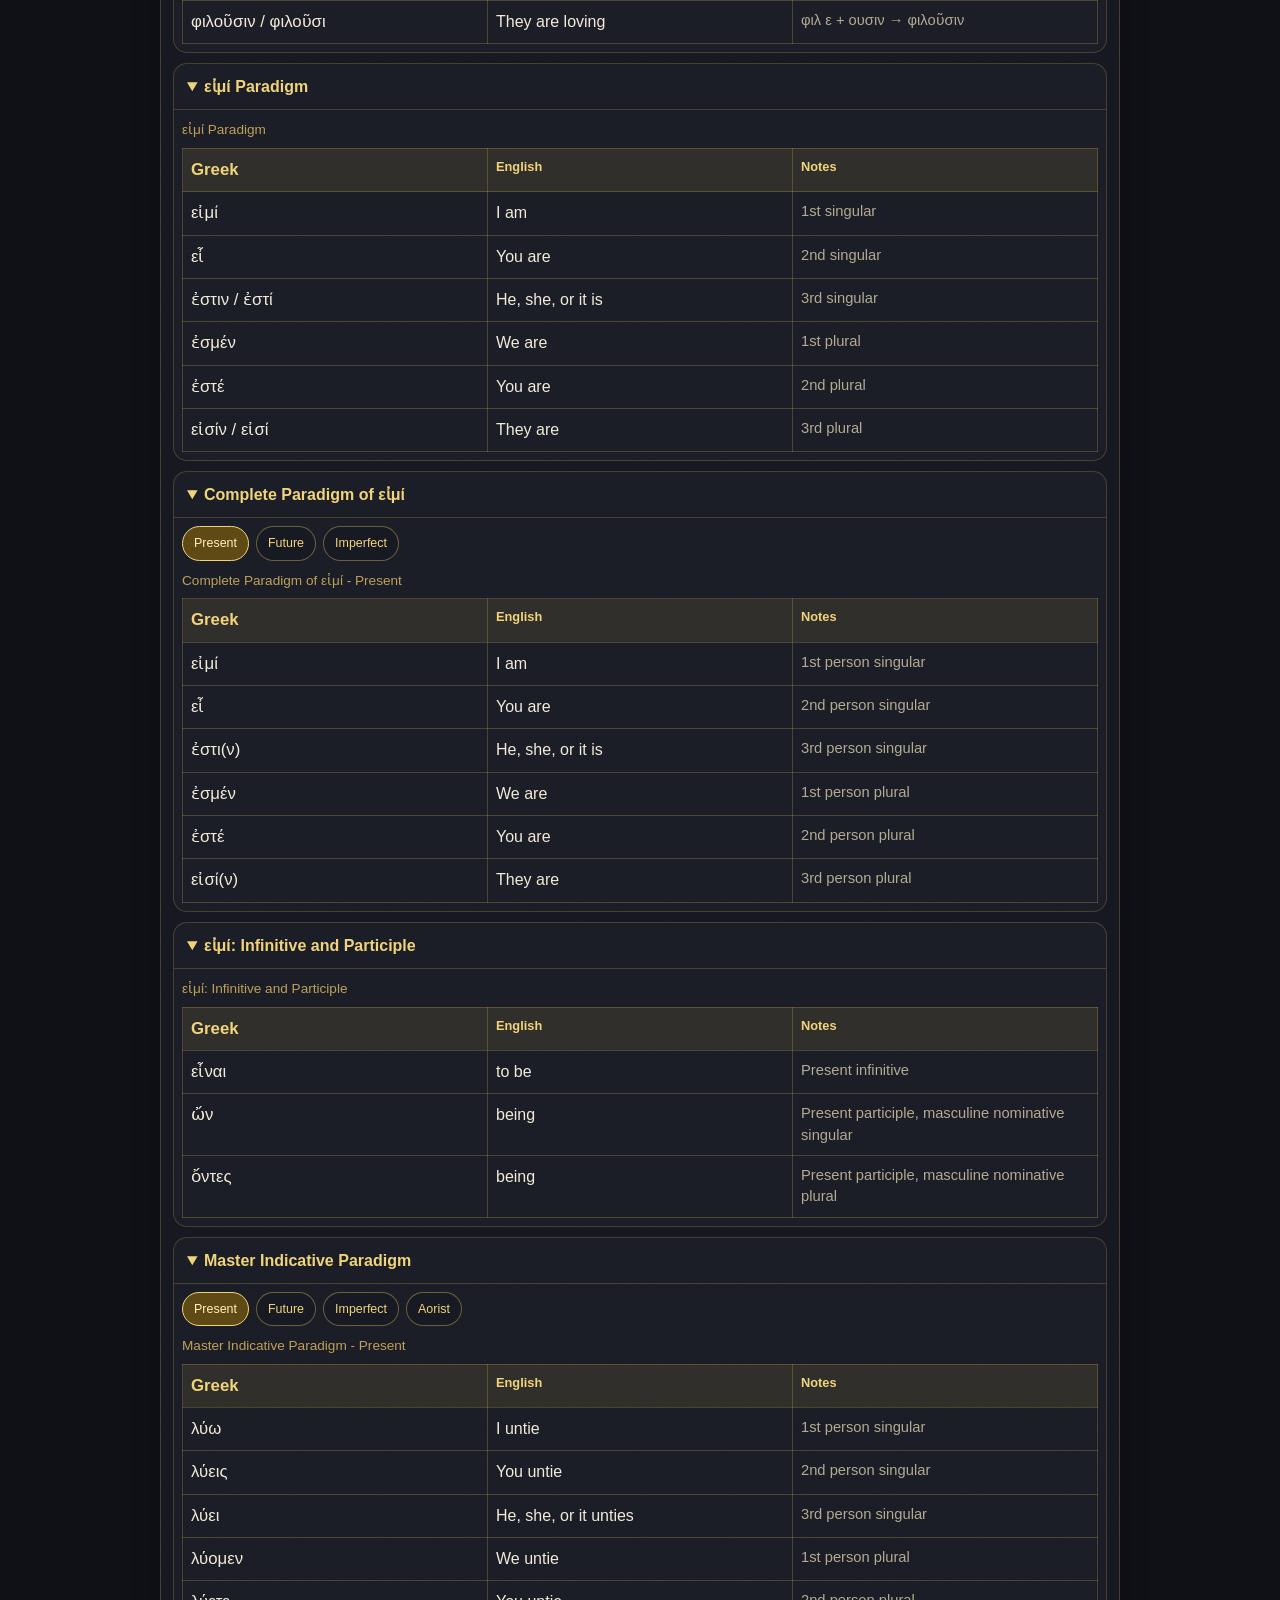
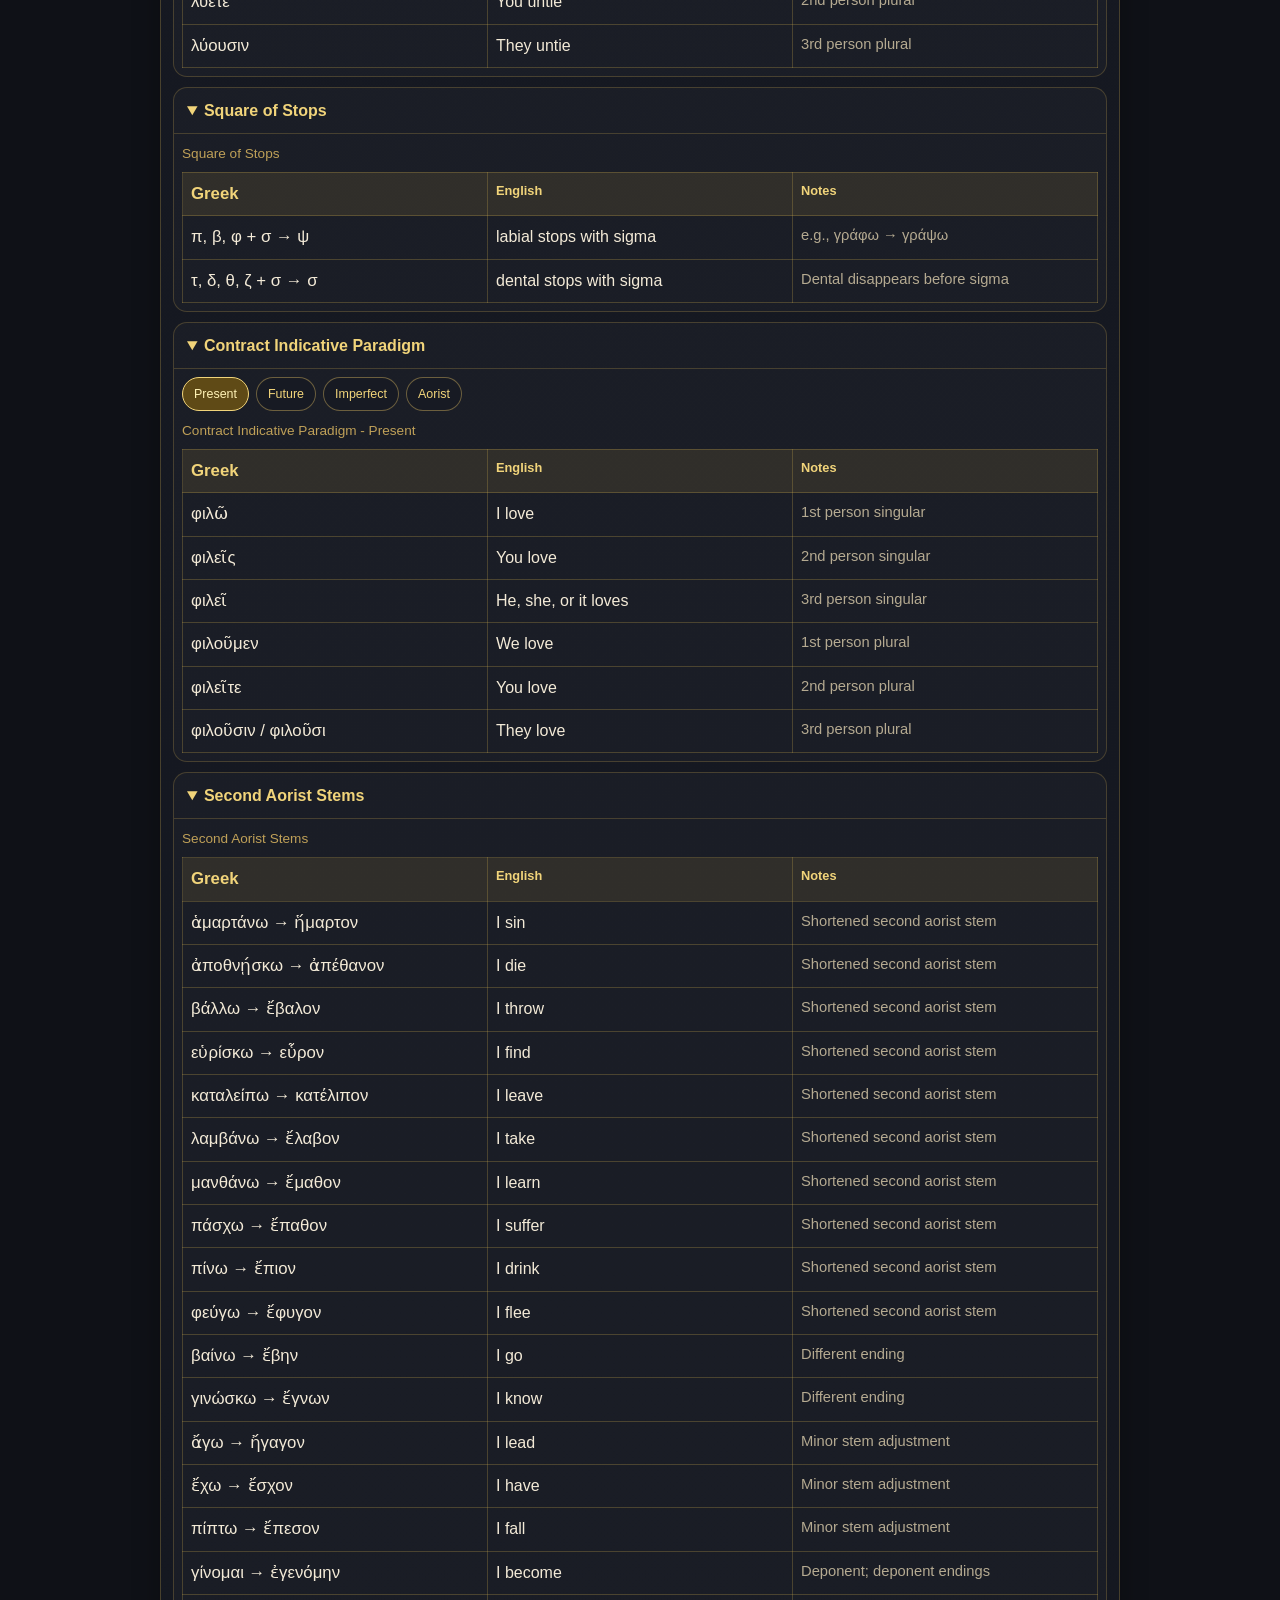
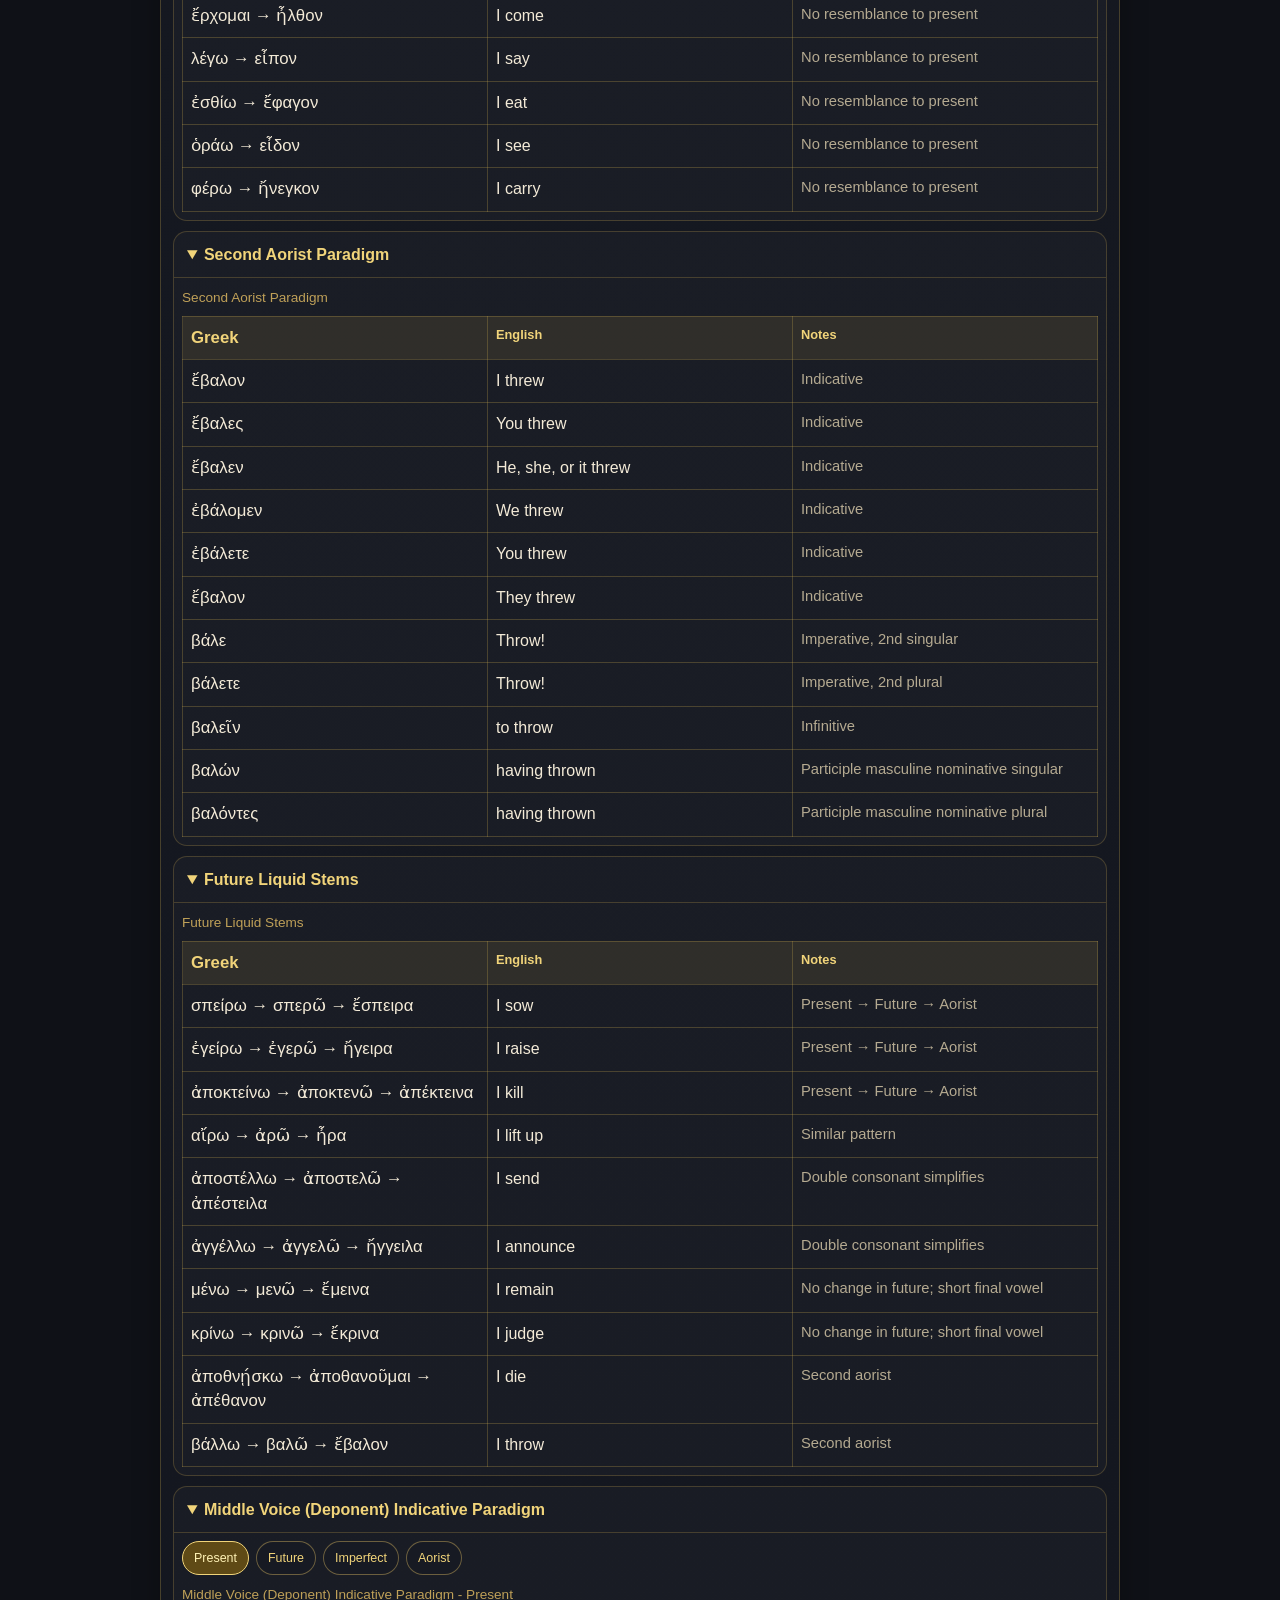
==== commit d8feec9b: "Rebuild Memorization tab on duff's table renderer, ported and re-grouped Replace the JS-rendered pho" ====
--- a/pages/memorization.html
+++ b/pages/memorization.html
@@ -2,246 +2,609 @@
 <html lang="en">
 <head>
 <meta charset="utf-8">
+<script async src="https://www.googletagmanager.com/gtag/js?id=G-M9SE4G8J6E"></script>
+<script>
+  window.dataLayer = window.dataLayer || [];
+  function gtag(){dataLayer.push(arguments);}
+  gtag('js', new Date());
+  gtag('config', 'G-M9SE4G8J6E');
+</script>
 <meta name="viewport" content="width=device-width, initial-scale=1">
 <title>Mounce BBG — Memorization Tables</title>
 <style>
-:root { color-scheme: dark light; }
+
+:root { color-scheme: dark; }
 * { box-sizing: border-box; }
 html { -webkit-text-size-adjust: 100%; scroll-behavior: smooth; }
-body {
-  margin: 0;
-  font-family: -apple-system, BlinkMacSystemFont, "Segoe UI", Roboto, "Helvetica Neue", Arial, sans-serif;
-  background: #0f1117;
-  color: #f3ead7;
-  line-height: 1.5;
+body { margin:0; font-family:-apple-system,BlinkMacSystemFont,"Segoe UI",Roboto,"Helvetica Neue",Arial,sans-serif; background:#0f1117; color:#f3ead7; line-height:1.45; }
+.toggle { position:fixed; top:0; left:0; width:1px; height:1px; opacity:0; pointer-events:none; margin:0; padding:0; border:0; }
+.variant-toggle { position:absolute; width:1px; height:1px; opacity:0; pointer-events:none; margin:0; padding:0; border:0; }
+.page { min-height:100vh; background:#0f1117; color:#f3ead7; padding-bottom:48px; }
+#theme-light:checked ~ .page { background:#f6f0e4; color:#271f16; }
+header, .toolbar, main, footer { max-width:980px; margin-left:auto; margin-right:auto; }
+.header-top { display:grid; grid-template-columns:1fr auto; align-items:center; gap:12px; margin-bottom:10px; text-align:left; }
+.back a { border:1px solid rgba(211,180,97,.45); color:#f1d47a; background:#171a23; border-radius:999px; padding:7px 11px; text-decoration:none; font-size:.78rem; display:inline-block; }
+#theme-light:checked ~ .page .back a { background:#fffaf0; color:#806319; border-color:#d1bd83; }
+.theme-switcher { display:inline-flex; border:1px solid rgba(211,180,97,.45); border-radius:999px; overflow:hidden; background:#171a23; justify-self:end; }
+.theme-btn { display:inline-block; color:#f1d47a; padding:7px 11px; font-size:.78rem; cursor:pointer; user-select:none; }
+.theme-btn + .theme-btn { border-left:1px solid rgba(211,180,97,.35); }
+#theme-light:checked ~ .page .theme-switcher { background:#fffaf0; border-color:#d1bd83; }
+#theme-light:checked ~ .page .theme-btn { color:#806319; }
+#theme-dark:checked ~ .page .theme-btn[for="theme-dark"], #theme-light:checked ~ .page .theme-btn[for="theme-light"] { background:#5f4a16; color:#fff2b6; }
+#theme-light:checked ~ .page .theme-btn[for="theme-light"] { background:#ecd894; color:#30240a; }
+
+header { padding:24px 16px 18px; text-align:center; border-bottom:1px solid rgba(201,168,76,.35); }
+h1 { margin:6px 0 4px; color:#d3b461; font-size:clamp(1.45rem,5vw,2.35rem); font-weight:700; }
+.subtitle { color:#aaa08c; margin:.35rem auto 1rem; max-width:780px; }
+#theme-light:checked ~ .page .subtitle { color:#76694f; }
+.koine { color:#d3b461; letter-spacing:.08em; }
+.toc { display:flex; gap:8px; flex-wrap:wrap; justify-content:center; margin-top:12px; }
+.toc a, .toplink a, .toolbar label.control, .variant-controls label.variant-btn { display:inline-block; border:1px solid rgba(211,180,97,.45); color:#f1d47a; background:#171a23; border-radius:999px; padding:7px 11px; text-decoration:none; font-size:.78rem; cursor:pointer; }
+#theme-light:checked ~ .page .toc a, #theme-light:checked ~ .page .toplink a, #theme-light:checked ~ .page .toolbar label.control, #theme-light:checked ~ .page .variant-controls label.variant-btn { background:#fffaf0; color:#806319; border-color:#d1bd83; }
+.toolbar { position:sticky; top:0; z-index:10; display:flex; gap:8px; flex-wrap:wrap; align-items:center; padding:10px 12px; background:rgba(15,17,23,.92); border-bottom:1px solid rgba(201,168,76,.26); backdrop-filter:blur(8px); }
+#theme-light:checked ~ .page .toolbar { background:rgba(246,240,228,.94); }
+.toolbar-label { color:#d3b461; font-weight:700; font-size:.78rem; margin-right:2px; }
+#hide-greek:checked ~ .page label[for="hide-greek"], #hide-english:checked ~ .page label[for="hide-english"], #hide-notes:checked ~ .page label[for="hide-notes"] { background:#5f4a16; color:#fff2b6; border-color:#f1d47a; }
+#hide-greek:checked ~ #theme-light:checked ~ .page label[for="hide-greek"], #hide-english:checked ~ #theme-light:checked ~ .page label[for="hide-english"], #hide-notes:checked ~ #theme-light:checked ~ .page label[for="hide-notes"] { background:#ecd894; color:#30240a; border-color:#d1bd83; }
+main { padding:14px 10px; }
+.week { background:linear-gradient(180deg,#171a23,#12151d); border:1px solid rgba(201,168,76,.28); border-radius:18px; padding:12px; margin-bottom:16px; box-shadow:0 10px 28px rgba(0,0,0,.28); }
+#theme-light:checked ~ .page .week { background:linear-gradient(180deg,#fffaf0,#f8efd9); box-shadow:0 8px 22px rgba(78,57,22,.12); }
+h2 { margin:.2rem .25rem .75rem; color:#d3b461; font-size:1.35rem; }
+details { border:1px solid rgba(201,168,76,.25); border-radius:14px; margin:10px 0; overflow:hidden; background:rgba(255,255,255,.025); }
+#theme-light:checked ~ .page details { background:rgba(255,255,255,.55); }
+summary { padding:11px 13px; cursor:pointer; color:#f1d47a; font-weight:700; }
+#theme-light:checked ~ .page summary { color:#806319; }
+details[open] > summary { border-bottom:1px solid rgba(201,168,76,.25); }
+.table-wrap { overflow-x:auto; -webkit-overflow-scrolling:touch; padding:8px; }
+table.mem-table { width:100%; border-collapse:collapse; table-layout:fixed; min-width:0; }
+caption { text-align:left; color:#bfa058; padding:2px 0 8px; font-size:.85rem; }
+th,td { border:1px solid rgba(201,168,76,.28); padding:9px 8px; vertical-align:top; overflow-wrap:anywhere; }
+th { background:rgba(201,168,76,.12); color:#f1d47a; text-align:left; font-size:.8rem; }
+#theme-light:checked ~ .page th { color:#6f5316; background:rgba(201,168,76,.18); }
+td.greek, th.greek { font-family:"Noto Sans","SBL Greek","Gentium Plus","Arial Unicode MS",-apple-system,BlinkMacSystemFont,"Segoe UI",sans-serif; font-size:1.05rem; }
+td.note { color:#b5aa91; font-size:.92rem; }
+#theme-light:checked ~ .page td.note { color:#665b48; }
+#hide-greek:checked ~ .page td.greek .val, #hide-english:checked ~ .page td.english .val, #hide-notes:checked ~ .page td.note .val { display:none; }
+#hide-greek:checked ~ .page td.greek::after { content:"Greek hidden"; color:#888; font-style:italic; font-size:.88rem; }
+#hide-english:checked ~ .page td.english::after { content:"English hidden"; color:#888; font-style:italic; font-size:.88rem; }
+#hide-notes:checked ~ .page td.note::after { content:"Notes hidden"; color:#888; font-style:italic; font-size:.88rem; }
+.variant-controls { display:flex; gap:7px; flex-wrap:wrap; padding:8px 8px 0; }
+.variant-panel { display:none; }
+
+.toplink { text-align:right; margin:12px 4px 0; }
+footer { color:#aaa08c; padding:20px 16px; text-align:center; border-top:1px solid rgba(201,168,76,.25); }
+@media (max-width:600px) {
+  header { padding:18px 10px 14px; }
+  main { padding:10px 6px; }
+  .week { padding:8px; border-radius:14px; }
+  th,td { padding:8px 6px; font-size:.93rem; }
+  td.greek { font-size:1rem; }
+  summary { padding:10px; }
+  .toolbar { padding:8px 6px; gap:6px; }
+  .toc a, .toplink a, .toolbar label.control, .variant-controls label.variant-btn { font-size:.73rem; padding:6px 9px; }
 }
-[data-theme="light"] body { background: #f6f0e4; color: #271f16; }
-.page { min-height: 100vh; padding: 0 0 48px; }
-header, .toolbar, main, footer { max-width: 1000px; margin: 0 auto; }
-.header-top {
-  display: grid;
-  grid-template-columns: 1fr auto;
-  align-items: center;
-  gap: 12px;
-  padding: 14px 16px 4px;
+@media print { .toolbar,.toc,.toplink { display:none; } body { background:#fff; color:#111; } .week,details { box-shadow:none; break-inside:avoid; } }
+
+/* CSS-only variant selectors */
+#v5948003358601899943_m:checked ~ .variant-controls label[for="v5948003358601899943_m"] { background:#5f4a16; color:#fff2b6; border-color:#f1d47a; }
+#theme-light:checked ~ .page #v5948003358601899943_m:checked ~ .variant-controls label[for="v5948003358601899943_m"] { background:#ecd894; color:#30240a; border-color:#d1bd83; }
+#v5948003358601899943_m:checked ~ .variant-panel[data-target="v5948003358601899943"][data-variant="m"] { display:block; }
+#v5948003358601899943_f:checked ~ .variant-controls label[for="v5948003358601899943_f"] { background:#5f4a16; color:#fff2b6; border-color:#f1d47a; }
+#theme-light:checked ~ .page #v5948003358601899943_f:checked ~ .variant-controls label[for="v5948003358601899943_f"] { background:#ecd894; color:#30240a; border-color:#d1bd83; }
+#v5948003358601899943_f:checked ~ .variant-panel[data-target="v5948003358601899943"][data-variant="f"] { display:block; }
+#v5948003358601899943_n:checked ~ .variant-controls label[for="v5948003358601899943_n"] { background:#5f4a16; color:#fff2b6; border-color:#f1d47a; }
+#theme-light:checked ~ .page #v5948003358601899943_n:checked ~ .variant-controls label[for="v5948003358601899943_n"] { background:#ecd894; color:#30240a; border-color:#d1bd83; }
+#v5948003358601899943_n:checked ~ .variant-panel[data-target="v5948003358601899943"][data-variant="n"] { display:block; }
+#v3970709555123396956_day:checked ~ .variant-controls label[for="v3970709555123396956_day"] { background:#5f4a16; color:#fff2b6; border-color:#f1d47a; }
+#theme-light:checked ~ .page #v3970709555123396956_day:checked ~ .variant-controls label[for="v3970709555123396956_day"] { background:#ecd894; color:#30240a; border-color:#d1bd83; }
+#v3970709555123396956_day:checked ~ .variant-panel[data-target="v3970709555123396956"][data-variant="day"] { display:block; }
+#v3970709555123396956_glory:checked ~ .variant-controls label[for="v3970709555123396956_glory"] { background:#5f4a16; color:#fff2b6; border-color:#f1d47a; }
+#theme-light:checked ~ .page #v3970709555123396956_glory:checked ~ .variant-controls label[for="v3970709555123396956_glory"] { background:#ecd894; color:#30240a; border-color:#d1bd83; }
+#v3970709555123396956_glory:checked ~ .variant-panel[data-target="v3970709555123396956"][data-variant="glory"] { display:block; }
+#v3970709555123396956_beginning:checked ~ .variant-controls label[for="v3970709555123396956_beginning"] { background:#5f4a16; color:#fff2b6; border-color:#f1d47a; }
+#theme-light:checked ~ .page #v3970709555123396956_beginning:checked ~ .variant-controls label[for="v3970709555123396956_beginning"] { background:#ecd894; color:#30240a; border-color:#d1bd83; }
+#v3970709555123396956_beginning:checked ~ .variant-panel[data-target="v3970709555123396956"][data-variant="beginning"] { display:block; }
+#v4308829762227277827_m:checked ~ .variant-controls label[for="v4308829762227277827_m"] { background:#5f4a16; color:#fff2b6; border-color:#f1d47a; }
+#theme-light:checked ~ .page #v4308829762227277827_m:checked ~ .variant-controls label[for="v4308829762227277827_m"] { background:#ecd894; color:#30240a; border-color:#d1bd83; }
+#v4308829762227277827_m:checked ~ .variant-panel[data-target="v4308829762227277827"][data-variant="m"] { display:block; }
+#v4308829762227277827_f:checked ~ .variant-controls label[for="v4308829762227277827_f"] { background:#5f4a16; color:#fff2b6; border-color:#f1d47a; }
+#theme-light:checked ~ .page #v4308829762227277827_f:checked ~ .variant-controls label[for="v4308829762227277827_f"] { background:#ecd894; color:#30240a; border-color:#d1bd83; }
+#v4308829762227277827_f:checked ~ .variant-panel[data-target="v4308829762227277827"][data-variant="f"] { display:block; }
+#v4308829762227277827_n:checked ~ .variant-controls label[for="v4308829762227277827_n"] { background:#5f4a16; color:#fff2b6; border-color:#f1d47a; }
+#theme-light:checked ~ .page #v4308829762227277827_n:checked ~ .variant-controls label[for="v4308829762227277827_n"] { background:#ecd894; color:#30240a; border-color:#d1bd83; }
+#v4308829762227277827_n:checked ~ .variant-panel[data-target="v4308829762227277827"][data-variant="n"] { display:block; }
+#v6745257761261292260_Present:checked ~ .variant-controls label[for="v6745257761261292260_Present"] { background:#5f4a16; color:#fff2b6; border-color:#f1d47a; }
+#theme-light:checked ~ .page #v6745257761261292260_Present:checked ~ .variant-controls label[for="v6745257761261292260_Present"] { background:#ecd894; color:#30240a; border-color:#d1bd83; }
+#v6745257761261292260_Present:checked ~ .variant-panel[data-target="v6745257761261292260"][data-variant="Present"] { display:block; }
+#v6745257761261292260_Future:checked ~ .variant-controls label[for="v6745257761261292260_Future"] { background:#5f4a16; color:#fff2b6; border-color:#f1d47a; }
+#theme-light:checked ~ .page #v6745257761261292260_Future:checked ~ .variant-controls label[for="v6745257761261292260_Future"] { background:#ecd894; color:#30240a; border-color:#d1bd83; }
+#v6745257761261292260_Future:checked ~ .variant-panel[data-target="v6745257761261292260"][data-variant="Future"] { display:block; }
+#v6745257761261292260_Imperfect:checked ~ .variant-controls label[for="v6745257761261292260_Imperfect"] { background:#5f4a16; color:#fff2b6; border-color:#f1d47a; }
+#theme-light:checked ~ .page #v6745257761261292260_Imperfect:checked ~ .variant-controls label[for="v6745257761261292260_Imperfect"] { background:#ecd894; color:#30240a; border-color:#d1bd83; }
+#v6745257761261292260_Imperfect:checked ~ .variant-panel[data-target="v6745257761261292260"][data-variant="Imperfect"] { display:block; }
+#v6745257761261292260_Aorist:checked ~ .variant-controls label[for="v6745257761261292260_Aorist"] { background:#5f4a16; color:#fff2b6; border-color:#f1d47a; }
+#theme-light:checked ~ .page #v6745257761261292260_Aorist:checked ~ .variant-controls label[for="v6745257761261292260_Aorist"] { background:#ecd894; color:#30240a; border-color:#d1bd83; }
+#v6745257761261292260_Aorist:checked ~ .variant-panel[data-target="v6745257761261292260"][data-variant="Aorist"] { display:block; }
+#v5481089509112586143_Present:checked ~ .variant-controls label[for="v5481089509112586143_Present"] { background:#5f4a16; color:#fff2b6; border-color:#f1d47a; }
+#theme-light:checked ~ .page #v5481089509112586143_Present:checked ~ .variant-controls label[for="v5481089509112586143_Present"] { background:#ecd894; color:#30240a; border-color:#d1bd83; }
+#v5481089509112586143_Present:checked ~ .variant-panel[data-target="v5481089509112586143"][data-variant="Present"] { display:block; }
+#v5481089509112586143_Future:checked ~ .variant-controls label[for="v5481089509112586143_Future"] { background:#5f4a16; color:#fff2b6; border-color:#f1d47a; }
+#theme-light:checked ~ .page #v5481089509112586143_Future:checked ~ .variant-controls label[for="v5481089509112586143_Future"] { background:#ecd894; color:#30240a; border-color:#d1bd83; }
+#v5481089509112586143_Future:checked ~ .variant-panel[data-target="v5481089509112586143"][data-variant="Future"] { display:block; }
+#v5481089509112586143_Imperfect:checked ~ .variant-controls label[for="v5481089509112586143_Imperfect"] { background:#5f4a16; color:#fff2b6; border-color:#f1d47a; }
+#theme-light:checked ~ .page #v5481089509112586143_Imperfect:checked ~ .variant-controls label[for="v5481089509112586143_Imperfect"] { background:#ecd894; color:#30240a; border-color:#d1bd83; }
+#v5481089509112586143_Imperfect:checked ~ .variant-panel[data-target="v5481089509112586143"][data-variant="Imperfect"] { display:block; }
+#v5481089509112586143_Aorist:checked ~ .variant-controls label[for="v5481089509112586143_Aorist"] { background:#5f4a16; color:#fff2b6; border-color:#f1d47a; }
+#theme-light:checked ~ .page #v5481089509112586143_Aorist:checked ~ .variant-controls label[for="v5481089509112586143_Aorist"] { background:#ecd894; color:#30240a; border-color:#d1bd83; }
+#v5481089509112586143_Aorist:checked ~ .variant-panel[data-target="v5481089509112586143"][data-variant="Aorist"] { display:block; }
+#v1965067753190275350_luo:checked ~ .variant-controls label[for="v1965067753190275350_luo"] { background:#5f4a16; color:#fff2b6; border-color:#f1d47a; }
+#theme-light:checked ~ .page #v1965067753190275350_luo:checked ~ .variant-controls label[for="v1965067753190275350_luo"] { background:#ecd894; color:#30240a; border-color:#d1bd83; }
+#v1965067753190275350_luo:checked ~ .variant-panel[data-target="v1965067753190275350"][data-variant="luo"] { display:block; }
+#v1965067753190275350_phileo:checked ~ .variant-controls label[for="v1965067753190275350_phileo"] { background:#5f4a16; color:#fff2b6; border-color:#f1d47a; }
+#theme-light:checked ~ .page #v1965067753190275350_phileo:checked ~ .variant-controls label[for="v1965067753190275350_phileo"] { background:#ecd894; color:#30240a; border-color:#d1bd83; }
+#v1965067753190275350_phileo:checked ~ .variant-panel[data-target="v1965067753190275350"][data-variant="phileo"] { display:block; }
+#v5601677583551191823_Present:checked ~ .variant-controls label[for="v5601677583551191823_Present"] { background:#5f4a16; color:#fff2b6; border-color:#f1d47a; }
+#theme-light:checked ~ .page #v5601677583551191823_Present:checked ~ .variant-controls label[for="v5601677583551191823_Present"] { background:#ecd894; color:#30240a; border-color:#d1bd83; }
+#v5601677583551191823_Present:checked ~ .variant-panel[data-target="v5601677583551191823"][data-variant="Present"] { display:block; }
+#v5601677583551191823_Future:checked ~ .variant-controls label[for="v5601677583551191823_Future"] { background:#5f4a16; color:#fff2b6; border-color:#f1d47a; }
+#theme-light:checked ~ .page #v5601677583551191823_Future:checked ~ .variant-controls label[for="v5601677583551191823_Future"] { background:#ecd894; color:#30240a; border-color:#d1bd83; }
+#v5601677583551191823_Future:checked ~ .variant-panel[data-target="v5601677583551191823"][data-variant="Future"] { display:block; }
+#v5601677583551191823_Imperfect:checked ~ .variant-controls label[for="v5601677583551191823_Imperfect"] { background:#5f4a16; color:#fff2b6; border-color:#f1d47a; }
+#theme-light:checked ~ .page #v5601677583551191823_Imperfect:checked ~ .variant-controls label[for="v5601677583551191823_Imperfect"] { background:#ecd894; color:#30240a; border-color:#d1bd83; }
+#v5601677583551191823_Imperfect:checked ~ .variant-panel[data-target="v5601677583551191823"][data-variant="Imperfect"] { display:block; }
+#v5601677583551191823_Aorist:checked ~ .variant-controls label[for="v5601677583551191823_Aorist"] { background:#5f4a16; color:#fff2b6; border-color:#f1d47a; }
+#theme-light:checked ~ .page #v5601677583551191823_Aorist:checked ~ .variant-controls label[for="v5601677583551191823_Aorist"] { background:#ecd894; color:#30240a; border-color:#d1bd83; }
+#v5601677583551191823_Aorist:checked ~ .variant-panel[data-target="v5601677583551191823"][data-variant="Aorist"] { display:block; }
+#v2349729969768490662_present:checked ~ .variant-controls label[for="v2349729969768490662_present"] { background:#5f4a16; color:#fff2b6; border-color:#f1d47a; }
+#theme-light:checked ~ .page #v2349729969768490662_present:checked ~ .variant-controls label[for="v2349729969768490662_present"] { background:#ecd894; color:#30240a; border-color:#d1bd83; }
+#v2349729969768490662_present:checked ~ .variant-panel[data-target="v2349729969768490662"][data-variant="present"] { display:block; }
+#v2349729969768490662_aorist:checked ~ .variant-controls label[for="v2349729969768490662_aorist"] { background:#5f4a16; color:#fff2b6; border-color:#f1d47a; }
+#theme-light:checked ~ .page #v2349729969768490662_aorist:checked ~ .variant-controls label[for="v2349729969768490662_aorist"] { background:#ecd894; color:#30240a; border-color:#d1bd83; }
+#v2349729969768490662_aorist:checked ~ .variant-panel[data-target="v2349729969768490662"][data-variant="aorist"] { display:block; }
+#v3170947570788101841_Present:checked ~ .variant-controls label[for="v3170947570788101841_Present"] { background:#5f4a16; color:#fff2b6; border-color:#f1d47a; }
+#theme-light:checked ~ .page #v3170947570788101841_Present:checked ~ .variant-controls label[for="v3170947570788101841_Present"] { background:#ecd894; color:#30240a; border-color:#d1bd83; }
+#v3170947570788101841_Present:checked ~ .variant-panel[data-target="v3170947570788101841"][data-variant="Present"] { display:block; }
+#v3170947570788101841_Future:checked ~ .variant-controls label[for="v3170947570788101841_Future"] { background:#5f4a16; color:#fff2b6; border-color:#f1d47a; }
+#theme-light:checked ~ .page #v3170947570788101841_Future:checked ~ .variant-controls label[for="v3170947570788101841_Future"] { background:#ecd894; color:#30240a; border-color:#d1bd83; }
+#v3170947570788101841_Future:checked ~ .variant-panel[data-target="v3170947570788101841"][data-variant="Future"] { display:block; }
+#v3170947570788101841_Imperfect:checked ~ .variant-controls label[for="v3170947570788101841_Imperfect"] { background:#5f4a16; color:#fff2b6; border-color:#f1d47a; }
+#theme-light:checked ~ .page #v3170947570788101841_Imperfect:checked ~ .variant-controls label[for="v3170947570788101841_Imperfect"] { background:#ecd894; color:#30240a; border-color:#d1bd83; }
+#v3170947570788101841_Imperfect:checked ~ .variant-panel[data-target="v3170947570788101841"][data-variant="Imperfect"] { display:block; }
+#v765411336559713786_m:checked ~ .variant-controls label[for="v765411336559713786_m"] { background:#5f4a16; color:#fff2b6; border-color:#f1d47a; }
+#theme-light:checked ~ .page #v765411336559713786_m:checked ~ .variant-controls label[for="v765411336559713786_m"] { background:#ecd894; color:#30240a; border-color:#d1bd83; }
+#v765411336559713786_m:checked ~ .variant-panel[data-target="v765411336559713786"][data-variant="m"] { display:block; }
+#v765411336559713786_f:checked ~ .variant-controls label[for="v765411336559713786_f"] { background:#5f4a16; color:#fff2b6; border-color:#f1d47a; }
+#theme-light:checked ~ .page #v765411336559713786_f:checked ~ .variant-controls label[for="v765411336559713786_f"] { background:#ecd894; color:#30240a; border-color:#d1bd83; }
+#v765411336559713786_f:checked ~ .variant-panel[data-target="v765411336559713786"][data-variant="f"] { display:block; }
+#v765411336559713786_n:checked ~ .variant-controls label[for="v765411336559713786_n"] { background:#5f4a16; color:#fff2b6; border-color:#f1d47a; }
+#theme-light:checked ~ .page #v765411336559713786_n:checked ~ .variant-controls label[for="v765411336559713786_n"] { background:#ecd894; color:#30240a; border-color:#d1bd83; }
+#v765411336559713786_n:checked ~ .variant-panel[data-target="v765411336559713786"][data-variant="n"] { display:block; }
+#v6062983586615763871_m:checked ~ .variant-controls label[for="v6062983586615763871_m"] { background:#5f4a16; color:#fff2b6; border-color:#f1d47a; }
+#theme-light:checked ~ .page #v6062983586615763871_m:checked ~ .variant-controls label[for="v6062983586615763871_m"] { background:#ecd894; color:#30240a; border-color:#d1bd83; }
+#v6062983586615763871_m:checked ~ .variant-panel[data-target="v6062983586615763871"][data-variant="m"] { display:block; }
+#v6062983586615763871_f:checked ~ .variant-controls label[for="v6062983586615763871_f"] { background:#5f4a16; color:#fff2b6; border-color:#f1d47a; }
+#theme-light:checked ~ .page #v6062983586615763871_f:checked ~ .variant-controls label[for="v6062983586615763871_f"] { background:#ecd894; color:#30240a; border-color:#d1bd83; }
+#v6062983586615763871_f:checked ~ .variant-panel[data-target="v6062983586615763871"][data-variant="f"] { display:block; }
+#v6062983586615763871_n:checked ~ .variant-controls label[for="v6062983586615763871_n"] { background:#5f4a16; color:#fff2b6; border-color:#f1d47a; }
+#theme-light:checked ~ .page #v6062983586615763871_n:checked ~ .variant-controls label[for="v6062983586615763871_n"] { background:#ecd894; color:#30240a; border-color:#d1bd83; }
+#v6062983586615763871_n:checked ~ .variant-panel[data-target="v6062983586615763871"][data-variant="n"] { display:block; }
+#v2651280953326197554_m:checked ~ .variant-controls label[for="v2651280953326197554_m"] { background:#5f4a16; color:#fff2b6; border-color:#f1d47a; }
+#theme-light:checked ~ .page #v2651280953326197554_m:checked ~ .variant-controls label[for="v2651280953326197554_m"] { background:#ecd894; color:#30240a; border-color:#d1bd83; }
+#v2651280953326197554_m:checked ~ .variant-panel[data-target="v2651280953326197554"][data-variant="m"] { display:block; }
+#v2651280953326197554_f:checked ~ .variant-controls label[for="v2651280953326197554_f"] { background:#5f4a16; color:#fff2b6; border-color:#f1d47a; }
+#theme-light:checked ~ .page #v2651280953326197554_f:checked ~ .variant-controls label[for="v2651280953326197554_f"] { background:#ecd894; color:#30240a; border-color:#d1bd83; }
+#v2651280953326197554_f:checked ~ .variant-panel[data-target="v2651280953326197554"][data-variant="f"] { display:block; }
+#v2651280953326197554_n:checked ~ .variant-controls label[for="v2651280953326197554_n"] { background:#5f4a16; color:#fff2b6; border-color:#f1d47a; }
+#theme-light:checked ~ .page #v2651280953326197554_n:checked ~ .variant-controls label[for="v2651280953326197554_n"] { background:#ecd894; color:#30240a; border-color:#d1bd83; }
+#v2651280953326197554_n:checked ~ .variant-panel[data-target="v2651280953326197554"][data-variant="n"] { display:block; }
+#v302495086828593643_sarx:checked ~ .variant-controls label[for="v302495086828593643_sarx"] { background:#5f4a16; color:#fff2b6; border-color:#f1d47a; }
+#theme-light:checked ~ .page #v302495086828593643_sarx:checked ~ .variant-controls label[for="v302495086828593643_sarx"] { background:#ecd894; color:#30240a; border-color:#d1bd83; }
+#v302495086828593643_sarx:checked ~ .variant-panel[data-target="v302495086828593643"][data-variant="sarx"] { display:block; }
+#v302495086828593643_onoma:checked ~ .variant-controls label[for="v302495086828593643_onoma"] { background:#5f4a16; color:#fff2b6; border-color:#f1d47a; }
+#theme-light:checked ~ .page #v302495086828593643_onoma:checked ~ .variant-controls label[for="v302495086828593643_onoma"] { background:#ecd894; color:#30240a; border-color:#d1bd83; }
+#v302495086828593643_onoma:checked ~ .variant-panel[data-target="v302495086828593643"][data-variant="onoma"] { display:block; }
+#v302495086828593643_tis:checked ~ .variant-controls label[for="v302495086828593643_tis"] { background:#5f4a16; color:#fff2b6; border-color:#f1d47a; }
+#theme-light:checked ~ .page #v302495086828593643_tis:checked ~ .variant-controls label[for="v302495086828593643_tis"] { background:#ecd894; color:#30240a; border-color:#d1bd83; }
+#v302495086828593643_tis:checked ~ .variant-panel[data-target="v302495086828593643"][data-variant="tis"] { display:block; }
+#v315473052739111879_mf:checked ~ .variant-controls label[for="v315473052739111879_mf"] { background:#5f4a16; color:#fff2b6; border-color:#f1d47a; }
+#theme-light:checked ~ .page #v315473052739111879_mf:checked ~ .variant-controls label[for="v315473052739111879_mf"] { background:#ecd894; color:#30240a; border-color:#d1bd83; }
+#v315473052739111879_mf:checked ~ .variant-panel[data-target="v315473052739111879"][data-variant="mf"] { display:block; }
+#v315473052739111879_n:checked ~ .variant-controls label[for="v315473052739111879_n"] { background:#5f4a16; color:#fff2b6; border-color:#f1d47a; }
+#theme-light:checked ~ .page #v315473052739111879_n:checked ~ .variant-controls label[for="v315473052739111879_n"] { background:#ecd894; color:#30240a; border-color:#d1bd83; }
+#v315473052739111879_n:checked ~ .variant-panel[data-target="v315473052739111879"][data-variant="n"] { display:block; }
+#v9007925040470001554_m:checked ~ .variant-controls label[for="v9007925040470001554_m"] { background:#5f4a16; color:#fff2b6; border-color:#f1d47a; }
+#theme-light:checked ~ .page #v9007925040470001554_m:checked ~ .variant-controls label[for="v9007925040470001554_m"] { background:#ecd894; color:#30240a; border-color:#d1bd83; }
+#v9007925040470001554_m:checked ~ .variant-panel[data-target="v9007925040470001554"][data-variant="m"] { display:block; }
+#v9007925040470001554_f:checked ~ .variant-controls label[for="v9007925040470001554_f"] { background:#5f4a16; color:#fff2b6; border-color:#f1d47a; }
+#theme-light:checked ~ .page #v9007925040470001554_f:checked ~ .variant-controls label[for="v9007925040470001554_f"] { background:#ecd894; color:#30240a; border-color:#d1bd83; }
+#v9007925040470001554_f:checked ~ .variant-panel[data-target="v9007925040470001554"][data-variant="f"] { display:block; }
+#v9007925040470001554_n:checked ~ .variant-controls label[for="v9007925040470001554_n"] { background:#5f4a16; color:#fff2b6; border-color:#f1d47a; }
+#theme-light:checked ~ .page #v9007925040470001554_n:checked ~ .variant-controls label[for="v9007925040470001554_n"] { background:#ecd894; color:#30240a; border-color:#d1bd83; }
+#v9007925040470001554_n:checked ~ .variant-panel[data-target="v9007925040470001554"][data-variant="n"] { display:block; }
+#v5927061852091904358_pa_m:checked ~ .variant-controls label[for="v5927061852091904358_pa_m"] { background:#5f4a16; color:#fff2b6; border-color:#f1d47a; }
+#theme-light:checked ~ .page #v5927061852091904358_pa_m:checked ~ .variant-controls label[for="v5927061852091904358_pa_m"] { background:#ecd894; color:#30240a; border-color:#d1bd83; }
+#v5927061852091904358_pa_m:checked ~ .variant-panel[data-target="v5927061852091904358"][data-variant="pa_m"] { display:block; }
+#v5927061852091904358_pa_f:checked ~ .variant-controls label[for="v5927061852091904358_pa_f"] { background:#5f4a16; color:#fff2b6; border-color:#f1d47a; }
+#theme-light:checked ~ .page #v5927061852091904358_pa_f:checked ~ .variant-controls label[for="v5927061852091904358_pa_f"] { background:#ecd894; color:#30240a; border-color:#d1bd83; }
+#v5927061852091904358_pa_f:checked ~ .variant-panel[data-target="v5927061852091904358"][data-variant="pa_f"] { display:block; }
+#v5927061852091904358_pa_n:checked ~ .variant-controls label[for="v5927061852091904358_pa_n"] { background:#5f4a16; color:#fff2b6; border-color:#f1d47a; }
+#theme-light:checked ~ .page #v5927061852091904358_pa_n:checked ~ .variant-controls label[for="v5927061852091904358_pa_n"] { background:#ecd894; color:#30240a; border-color:#d1bd83; }
+#v5927061852091904358_pa_n:checked ~ .variant-panel[data-target="v5927061852091904358"][data-variant="pa_n"] { display:block; }
+#v5927061852091904358_aa_m:checked ~ .variant-controls label[for="v5927061852091904358_aa_m"] { background:#5f4a16; color:#fff2b6; border-color:#f1d47a; }
+#theme-light:checked ~ .page #v5927061852091904358_aa_m:checked ~ .variant-controls label[for="v5927061852091904358_aa_m"] { background:#ecd894; color:#30240a; border-color:#d1bd83; }
+#v5927061852091904358_aa_m:checked ~ .variant-panel[data-target="v5927061852091904358"][data-variant="aa_m"] { display:block; }
+#v5927061852091904358_aa_f:checked ~ .variant-controls label[for="v5927061852091904358_aa_f"] { background:#5f4a16; color:#fff2b6; border-color:#f1d47a; }
+#theme-light:checked ~ .page #v5927061852091904358_aa_f:checked ~ .variant-controls label[for="v5927061852091904358_aa_f"] { background:#ecd894; color:#30240a; border-color:#d1bd83; }
+#v5927061852091904358_aa_f:checked ~ .variant-panel[data-target="v5927061852091904358"][data-variant="aa_f"] { display:block; }
+#v5927061852091904358_aa_n:checked ~ .variant-controls label[for="v5927061852091904358_aa_n"] { background:#5f4a16; color:#fff2b6; border-color:#f1d47a; }
+#theme-light:checked ~ .page #v5927061852091904358_aa_n:checked ~ .variant-controls label[for="v5927061852091904358_aa_n"] { background:#ecd894; color:#30240a; border-color:#d1bd83; }
+#v5927061852091904358_aa_n:checked ~ .variant-panel[data-target="v5927061852091904358"][data-variant="aa_n"] { display:block; }
+#v5927061852091904358_pm_m:checked ~ .variant-controls label[for="v5927061852091904358_pm_m"] { background:#5f4a16; color:#fff2b6; border-color:#f1d47a; }
+#theme-light:checked ~ .page #v5927061852091904358_pm_m:checked ~ .variant-controls label[for="v5927061852091904358_pm_m"] { background:#ecd894; color:#30240a; border-color:#d1bd83; }
+#v5927061852091904358_pm_m:checked ~ .variant-panel[data-target="v5927061852091904358"][data-variant="pm_m"] { display:block; }
+#v5927061852091904358_pm_f:checked ~ .variant-controls label[for="v5927061852091904358_pm_f"] { background:#5f4a16; color:#fff2b6; border-color:#f1d47a; }
+#theme-light:checked ~ .page #v5927061852091904358_pm_f:checked ~ .variant-controls label[for="v5927061852091904358_pm_f"] { background:#ecd894; color:#30240a; border-color:#d1bd83; }
+#v5927061852091904358_pm_f:checked ~ .variant-panel[data-target="v5927061852091904358"][data-variant="pm_f"] { display:block; }
+#v5927061852091904358_pm_n:checked ~ .variant-controls label[for="v5927061852091904358_pm_n"] { background:#5f4a16; color:#fff2b6; border-color:#f1d47a; }
+#theme-light:checked ~ .page #v5927061852091904358_pm_n:checked ~ .variant-controls label[for="v5927061852091904358_pm_n"] { background:#ecd894; color:#30240a; border-color:#d1bd83; }
+#v5927061852091904358_pm_n:checked ~ .variant-panel[data-target="v5927061852091904358"][data-variant="pm_n"] { display:block; }
+#v5927061852091904358_am_m:checked ~ .variant-controls label[for="v5927061852091904358_am_m"] { background:#5f4a16; color:#fff2b6; border-color:#f1d47a; }
+#theme-light:checked ~ .page #v5927061852091904358_am_m:checked ~ .variant-controls label[for="v5927061852091904358_am_m"] { background:#ecd894; color:#30240a; border-color:#d1bd83; }
+#v5927061852091904358_am_m:checked ~ .variant-panel[data-target="v5927061852091904358"][data-variant="am_m"] { display:block; }
+#v5927061852091904358_am_f:checked ~ .variant-controls label[for="v5927061852091904358_am_f"] { background:#5f4a16; color:#fff2b6; border-color:#f1d47a; }
+#theme-light:checked ~ .page #v5927061852091904358_am_f:checked ~ .variant-controls label[for="v5927061852091904358_am_f"] { background:#ecd894; color:#30240a; border-color:#d1bd83; }
+#v5927061852091904358_am_f:checked ~ .variant-panel[data-target="v5927061852091904358"][data-variant="am_f"] { display:block; }
+#v5927061852091904358_am_n:checked ~ .variant-controls label[for="v5927061852091904358_am_n"] { background:#5f4a16; color:#fff2b6; border-color:#f1d47a; }
+#theme-light:checked ~ .page #v5927061852091904358_am_n:checked ~ .variant-controls label[for="v5927061852091904358_am_n"] { background:#ecd894; color:#30240a; border-color:#d1bd83; }
+#v5927061852091904358_am_n:checked ~ .variant-panel[data-target="v5927061852091904358"][data-variant="am_n"] { display:block; }
+#v6295162627460185295_Present:checked ~ .variant-controls label[for="v6295162627460185295_Present"] { background:#5f4a16; color:#fff2b6; border-color:#f1d47a; }
+#theme-light:checked ~ .page #v6295162627460185295_Present:checked ~ .variant-controls label[for="v6295162627460185295_Present"] { background:#ecd894; color:#30240a; border-color:#d1bd83; }
+#v6295162627460185295_Present:checked ~ .variant-panel[data-target="v6295162627460185295"][data-variant="Present"] { display:block; }
+#v6295162627460185295_Future:checked ~ .variant-controls label[for="v6295162627460185295_Future"] { background:#5f4a16; color:#fff2b6; border-color:#f1d47a; }
+#theme-light:checked ~ .page #v6295162627460185295_Future:checked ~ .variant-controls label[for="v6295162627460185295_Future"] { background:#ecd894; color:#30240a; border-color:#d1bd83; }
+#v6295162627460185295_Future:checked ~ .variant-panel[data-target="v6295162627460185295"][data-variant="Future"] { display:block; }
+#v6295162627460185295_Imperfect:checked ~ .variant-controls label[for="v6295162627460185295_Imperfect"] { background:#5f4a16; color:#fff2b6; border-color:#f1d47a; }
+#theme-light:checked ~ .page #v6295162627460185295_Imperfect:checked ~ .variant-controls label[for="v6295162627460185295_Imperfect"] { background:#ecd894; color:#30240a; border-color:#d1bd83; }
+#v6295162627460185295_Imperfect:checked ~ .variant-panel[data-target="v6295162627460185295"][data-variant="Imperfect"] { display:block; }
+#v6295162627460185295_Aorist:checked ~ .variant-controls label[for="v6295162627460185295_Aorist"] { background:#5f4a16; color:#fff2b6; border-color:#f1d47a; }
+#theme-light:checked ~ .page #v6295162627460185295_Aorist:checked ~ .variant-controls label[for="v6295162627460185295_Aorist"] { background:#ecd894; color:#30240a; border-color:#d1bd83; }
+#v6295162627460185295_Aorist:checked ~ .variant-panel[data-target="v6295162627460185295"][data-variant="Aorist"] { display:block; }
+#v6608313529295495248_present:checked ~ .variant-controls label[for="v6608313529295495248_present"] { background:#5f4a16; color:#fff2b6; border-color:#f1d47a; }
+#theme-light:checked ~ .page #v6608313529295495248_present:checked ~ .variant-controls label[for="v6608313529295495248_present"] { background:#ecd894; color:#30240a; border-color:#d1bd83; }
+#v6608313529295495248_present:checked ~ .variant-panel[data-target="v6608313529295495248"][data-variant="present"] { display:block; }
+#v6608313529295495248_aorist:checked ~ .variant-controls label[for="v6608313529295495248_aorist"] { background:#5f4a16; color:#fff2b6; border-color:#f1d47a; }
+#theme-light:checked ~ .page #v6608313529295495248_aorist:checked ~ .variant-controls label[for="v6608313529295495248_aorist"] { background:#ecd894; color:#30240a; border-color:#d1bd83; }
+#v6608313529295495248_aorist:checked ~ .variant-panel[data-target="v6608313529295495248"][data-variant="aorist"] { display:block; }
+#v5750172871021019779_m:checked ~ .variant-controls label[for="v5750172871021019779_m"] { background:#5f4a16; color:#fff2b6; border-color:#f1d47a; }
+#theme-light:checked ~ .page #v5750172871021019779_m:checked ~ .variant-controls label[for="v5750172871021019779_m"] { background:#ecd894; color:#30240a; border-color:#d1bd83; }
+#v5750172871021019779_m:checked ~ .variant-panel[data-target="v5750172871021019779"][data-variant="m"] { display:block; }
+#v5750172871021019779_f:checked ~ .variant-controls label[for="v5750172871021019779_f"] { background:#5f4a16; color:#fff2b6; border-color:#f1d47a; }
+#theme-light:checked ~ .page #v5750172871021019779_f:checked ~ .variant-controls label[for="v5750172871021019779_f"] { background:#ecd894; color:#30240a; border-color:#d1bd83; }
+#v5750172871021019779_f:checked ~ .variant-panel[data-target="v5750172871021019779"][data-variant="f"] { display:block; }
+#v5750172871021019779_n:checked ~ .variant-controls label[for="v5750172871021019779_n"] { background:#5f4a16; color:#fff2b6; border-color:#f1d47a; }
+#theme-light:checked ~ .page #v5750172871021019779_n:checked ~ .variant-controls label[for="v5750172871021019779_n"] { background:#ecd894; color:#30240a; border-color:#d1bd83; }
+#v5750172871021019779_n:checked ~ .variant-panel[data-target="v5750172871021019779"][data-variant="n"] { display:block; }
+#v2328112059213822451_pa:checked ~ .variant-controls label[for="v2328112059213822451_pa"] { background:#5f4a16; color:#fff2b6; border-color:#f1d47a; }
+#theme-light:checked ~ .page #v2328112059213822451_pa:checked ~ .variant-controls label[for="v2328112059213822451_pa"] { background:#ecd894; color:#30240a; border-color:#d1bd83; }
+#v2328112059213822451_pa:checked ~ .variant-panel[data-target="v2328112059213822451"][data-variant="pa"] { display:block; }
+#v2328112059213822451_aa:checked ~ .variant-controls label[for="v2328112059213822451_aa"] { background:#5f4a16; color:#fff2b6; border-color:#f1d47a; }
+#theme-light:checked ~ .page #v2328112059213822451_aa:checked ~ .variant-controls label[for="v2328112059213822451_aa"] { background:#ecd894; color:#30240a; border-color:#d1bd83; }
+#v2328112059213822451_aa:checked ~ .variant-panel[data-target="v2328112059213822451"][data-variant="aa"] { display:block; }
+#v2328112059213822451_pm:checked ~ .variant-controls label[for="v2328112059213822451_pm"] { background:#5f4a16; color:#fff2b6; border-color:#f1d47a; }
+#theme-light:checked ~ .page #v2328112059213822451_pm:checked ~ .variant-controls label[for="v2328112059213822451_pm"] { background:#ecd894; color:#30240a; border-color:#d1bd83; }
+#v2328112059213822451_pm:checked ~ .variant-panel[data-target="v2328112059213822451"][data-variant="pm"] { display:block; }
+#v2328112059213822451_am:checked ~ .variant-controls label[for="v2328112059213822451_am"] { background:#5f4a16; color:#fff2b6; border-color:#f1d47a; }
+#theme-light:checked ~ .page #v2328112059213822451_am:checked ~ .variant-controls label[for="v2328112059213822451_am"] { background:#ecd894; color:#30240a; border-color:#d1bd83; }
+#v2328112059213822451_am:checked ~ .variant-panel[data-target="v2328112059213822451"][data-variant="am"] { display:block; }
+#v2328112059213822451_ap:checked ~ .variant-controls label[for="v2328112059213822451_ap"] { background:#5f4a16; color:#fff2b6; border-color:#f1d47a; }
+#theme-light:checked ~ .page #v2328112059213822451_ap:checked ~ .variant-controls label[for="v2328112059213822451_ap"] { background:#ecd894; color:#30240a; border-color:#d1bd83; }
+#v2328112059213822451_ap:checked ~ .variant-panel[data-target="v2328112059213822451"][data-variant="ap"] { display:block; }
+#v8917022439379466206_______:checked ~ .variant-controls label[for="v8917022439379466206_______"] { background:#5f4a16; color:#fff2b6; border-color:#f1d47a; }
+#theme-light:checked ~ .page #v8917022439379466206_______:checked ~ .variant-controls label[for="v8917022439379466206_______"] { background:#ecd894; color:#30240a; border-color:#d1bd83; }
+#v8917022439379466206_______:checked ~ .variant-panel[data-target="v8917022439379466206"][data-variant="τίθημι"] { display:block; }
+#v8917022439379466206_______:checked ~ .variant-controls label[for="v8917022439379466206_______"] { background:#5f4a16; color:#fff2b6; border-color:#f1d47a; }
+#theme-light:checked ~ .page #v8917022439379466206_______:checked ~ .variant-controls label[for="v8917022439379466206_______"] { background:#ecd894; color:#30240a; border-color:#d1bd83; }
+#v8917022439379466206_______:checked ~ .variant-panel[data-target="v8917022439379466206"][data-variant="ἵστημι"] { display:block; }
+#v8917022439379466206_______:checked ~ .variant-controls label[for="v8917022439379466206_______"] { background:#5f4a16; color:#fff2b6; border-color:#f1d47a; }
+#theme-light:checked ~ .page #v8917022439379466206_______:checked ~ .variant-controls label[for="v8917022439379466206_______"] { background:#ecd894; color:#30240a; border-color:#d1bd83; }
+#v8917022439379466206_______:checked ~ .variant-panel[data-target="v8917022439379466206"][data-variant="δίδωμι"] { display:block; }
+#v7292159065175587696_______:checked ~ .variant-controls label[for="v7292159065175587696_______"] { background:#5f4a16; color:#fff2b6; border-color:#f1d47a; }
+#theme-light:checked ~ .page #v7292159065175587696_______:checked ~ .variant-controls label[for="v7292159065175587696_______"] { background:#ecd894; color:#30240a; border-color:#d1bd83; }
+#v7292159065175587696_______:checked ~ .variant-panel[data-target="v7292159065175587696"][data-variant="τίθημι"] { display:block; }
+#v7292159065175587696_______:checked ~ .variant-controls label[for="v7292159065175587696_______"] { background:#5f4a16; color:#fff2b6; border-color:#f1d47a; }
+#theme-light:checked ~ .page #v7292159065175587696_______:checked ~ .variant-controls label[for="v7292159065175587696_______"] { background:#ecd894; color:#30240a; border-color:#d1bd83; }
+#v7292159065175587696_______:checked ~ .variant-panel[data-target="v7292159065175587696"][data-variant="ἵστημι"] { display:block; }
+#v7292159065175587696_______:checked ~ .variant-controls label[for="v7292159065175587696_______"] { background:#5f4a16; color:#fff2b6; border-color:#f1d47a; }
+#theme-light:checked ~ .page #v7292159065175587696_______:checked ~ .variant-controls label[for="v7292159065175587696_______"] { background:#ecd894; color:#30240a; border-color:#d1bd83; }
+#v7292159065175587696_______:checked ~ .variant-panel[data-target="v7292159065175587696"][data-variant="δίδωμι"] { display:block; }
+#v1114308508774798660_imp:checked ~ .variant-controls label[for="v1114308508774798660_imp"] { background:#5f4a16; color:#fff2b6; border-color:#f1d47a; }
+#theme-light:checked ~ .page #v1114308508774798660_imp:checked ~ .variant-controls label[for="v1114308508774798660_imp"] { background:#ecd894; color:#30240a; border-color:#d1bd83; }
+#v1114308508774798660_imp:checked ~ .variant-panel[data-target="v1114308508774798660"][data-variant="imp"] { display:block; }
+#v1114308508774798660_inf:checked ~ .variant-controls label[for="v1114308508774798660_inf"] { background:#5f4a16; color:#fff2b6; border-color:#f1d47a; }
+#theme-light:checked ~ .page #v1114308508774798660_inf:checked ~ .variant-controls label[for="v1114308508774798660_inf"] { background:#ecd894; color:#30240a; border-color:#d1bd83; }
+#v1114308508774798660_inf:checked ~ .variant-panel[data-target="v1114308508774798660"][data-variant="inf"] { display:block; }
+#v1114308508774798660_part:checked ~ .variant-controls label[for="v1114308508774798660_part"] { background:#5f4a16; color:#fff2b6; border-color:#f1d47a; }
+#theme-light:checked ~ .page #v1114308508774798660_part:checked ~ .variant-controls label[for="v1114308508774798660_part"] { background:#ecd894; color:#30240a; border-color:#d1bd83; }
+#v1114308508774798660_part:checked ~ .variant-panel[data-target="v1114308508774798660"][data-variant="part"] { display:block; }
+#v3810513188169860531_present:checked ~ .variant-controls label[for="v3810513188169860531_present"] { background:#5f4a16; color:#fff2b6; border-color:#f1d47a; }
+#theme-light:checked ~ .page #v3810513188169860531_present:checked ~ .variant-controls label[for="v3810513188169860531_present"] { background:#ecd894; color:#30240a; border-color:#d1bd83; }
+#v3810513188169860531_present:checked ~ .variant-panel[data-target="v3810513188169860531"][data-variant="present"] { display:block; }
+#v3810513188169860531_imperfect:checked ~ .variant-controls label[for="v3810513188169860531_imperfect"] { background:#5f4a16; color:#fff2b6; border-color:#f1d47a; }
+#theme-light:checked ~ .page #v3810513188169860531_imperfect:checked ~ .variant-controls label[for="v3810513188169860531_imperfect"] { background:#ecd894; color:#30240a; border-color:#d1bd83; }
+#v3810513188169860531_imperfect:checked ~ .variant-panel[data-target="v3810513188169860531"][data-variant="imperfect"] { display:block; }
+#v3810513188169860531_future:checked ~ .variant-controls label[for="v3810513188169860531_future"] { background:#5f4a16; color:#fff2b6; border-color:#f1d47a; }
+#theme-light:checked ~ .page #v3810513188169860531_future:checked ~ .variant-controls label[for="v3810513188169860531_future"] { background:#ecd894; color:#30240a; border-color:#d1bd83; }
+#v3810513188169860531_future:checked ~ .variant-panel[data-target="v3810513188169860531"][data-variant="future"] { display:block; }
+#v3810513188169860531_aorist:checked ~ .variant-controls label[for="v3810513188169860531_aorist"] { background:#5f4a16; color:#fff2b6; border-color:#f1d47a; }
+#theme-light:checked ~ .page #v3810513188169860531_aorist:checked ~ .variant-controls label[for="v3810513188169860531_aorist"] { background:#ecd894; color:#30240a; border-color:#d1bd83; }
+#v3810513188169860531_aorist:checked ~ .variant-panel[data-target="v3810513188169860531"][data-variant="aorist"] { display:block; }
+#v3810513188169860531_perfect:checked ~ .variant-controls label[for="v3810513188169860531_perfect"] { background:#5f4a16; color:#fff2b6; border-color:#f1d47a; }
+#theme-light:checked ~ .page #v3810513188169860531_perfect:checked ~ .variant-controls label[for="v3810513188169860531_perfect"] { background:#ecd894; color:#30240a; border-color:#d1bd83; }
+#v3810513188169860531_perfect:checked ~ .variant-panel[data-target="v3810513188169860531"][data-variant="perfect"] { display:block; }
+
+
+/* Week-level collapse controls: keep the week card visible, but collapse all of its contents. */
+.week { padding:0; overflow:hidden; }
+.week > details.week-collapsible { border:0; margin:0; border-radius:18px; background:transparent; overflow:visible; }
+#theme-light:checked ~ .page .week > details.week-collapsible { background:transparent; }
+.week > details.week-collapsible > summary.week-summary {
+  list-style:none;
+  display:flex;
+  align-items:center;
+  justify-content:space-between;
+  gap:12px;
+  padding:14px 16px;
+  color:#d3b461;
+  font-size:1.25rem;
+  font-weight:700;
+  cursor:pointer;
+  background:rgba(201,168,76,.08);
+  touch-action:manipulation;
 }
-.back a, .theme-btn {
-  display: inline-block;
-  border: 1px solid rgba(211, 180, 97, .45);
-  color: #f1d47a;
-  background: #171a23;
-  border-radius: 999px;
-  padding: 7px 11px;
-  text-decoration: none;
-  font-size: .78rem;
-  cursor: pointer;
+.week > details.week-collapsible > summary.week-summary::-webkit-details-marker { display:none; }
+.week > details.week-collapsible > summary.week-summary::after {
+  content:"▾";
+  flex:0 0 auto;
+  color:#f1d47a;
+  font-size:.95rem;
+  line-height:1;
 }
-[data-theme="light"] .back a, [data-theme="light"] .theme-btn {
-  background: #fffaf0;
-  color: #806319;
-  border-color: #d1bd83;
+.week > details.week-collapsible:not([open]) > summary.week-summary::after { content:"▸"; }
+#theme-light:checked ~ .page .week > details.week-collapsible > summary.week-summary { color:#806319; background:rgba(201,168,76,.13); }
+#theme-light:checked ~ .page .week > details.week-collapsible > summary.week-summary::after { color:#806319; }
+.week > details.week-collapsible[open] > summary.week-summary { border-bottom:1px solid rgba(201,168,76,.25); margin-bottom:8px; }
+.week > details.week-collapsible > details { margin:10px 12px; }
+.week > details.week-collapsible > .toplink { margin:12px 16px; }
+.week > details.week-collapsible > .source-note,
+.week > details.week-collapsible > p:not(.toplink) { margin-left:16px; margin-right:16px; }
+@media (max-width:600px) {
+  .week > details.week-collapsible > summary.week-summary { padding:12px 12px; font-size:1.08rem; }
+  .week > details.week-collapsible > details { margin:8px 8px; }
+  .week > details.week-collapsible > .toplink { margin:10px 10px; }
 }
-.theme-switcher { display: inline-flex; border-radius: 999px; overflow: hidden; }
-.theme-btn { border-radius: 0; }
-.theme-btn:first-child { border-radius: 999px 0 0 999px; }
-.theme-btn:last-child { border-radius: 0 999px 999px 0; }
-.theme-btn.active { background: #5f4a16; color: #fff2b6; }
-[data-theme="light"] .theme-btn.active { background: #ecd894; color: #30240a; }
-
-header { padding: 18px 16px 24px; text-align: center; border-bottom: 1px solid rgba(201, 168, 76, .35); }
-h1 { margin: 6px 0 4px; color: #d3b461; font-size: clamp(1.4rem, 5vw, 2.2rem); font-weight: 700; }
-.subtitle { color: #aaa08c; margin: .25rem auto 0; max-width: 720px; }
-[data-theme="light"] .subtitle { color: #76694f; }
-
-.toolbar {
-  position: sticky;
-  top: 0;
-  z-index: 10;
-  display: flex;
-  gap: 8px;
-  flex-wrap: wrap;
-  align-items: center;
-  padding: 10px 12px;
-  background: rgba(15, 17, 23, .92);
-  border-bottom: 1px solid rgba(201, 168, 76, .26);
-  backdrop-filter: blur(8px);
-}
-[data-theme="light"] .toolbar { background: rgba(246, 240, 228, .94); }
-.toolbar-label { color: #d3b461; font-weight: 700; font-size: .78rem; margin-right: 2px; }
-.ctrl { cursor: pointer; user-select: none; }
-
-main { padding: 14px 12px; }
-.part {
-  background: linear-gradient(180deg, #171a23, #12151d);
-  border: 1px solid rgba(201, 168, 76, .28);
-  border-radius: 18px;
-  padding: 14px 16px;
-  margin-bottom: 18px;
-}
-[data-theme="light"] .part { background: linear-gradient(180deg, #fffaf0, #f8efd9); }
-.part h2 { margin: .2rem 0 .25rem; color: #d3b461; font-size: 1.25rem; }
-.part .focus { color: #aaa08c; font-size: .9rem; margin-bottom: .8rem; }
-[data-theme="light"] .part .focus { color: #6b5f44; }
-
-table.mem {
-  width: 100%;
-  border-collapse: collapse;
-  font-size: .92rem;
-}
-table.mem th, table.mem td {
-  text-align: left;
-  vertical-align: top;
-  padding: 8px 10px;
-  border-bottom: 1px solid rgba(201, 168, 76, .18);
-}
-table.mem th {
-  color: #d3b461;
-  font-weight: 700;
-  font-size: .8rem;
-  letter-spacing: .04em;
-  text-transform: uppercase;
-}
-table.mem td.greek {
-  font-family: "EB Garamond", "Noto Serif", Georgia, serif;
-  font-size: 1.05rem;
-}
-table.mem td.cue { color: #c5b58e; font-size: .9rem; }
-[data-theme="light"] table.mem td.cue { color: #5d513a; }
-
-body.hide-greek table.mem td.greek { color: transparent; }
-body.hide-greek table.mem td.greek:hover { color: inherit; }
-body.hide-cue table.mem td.cue { color: transparent; }
-body.hide-cue table.mem td.cue:hover { color: inherit; }
-
-footer {
-  text-align: center;
-  font-size: .78rem;
-  color: #6e6244;
-  padding: 16px;
-  border-top: 1px solid rgba(201, 168, 76, .2);
-  margin-top: 24px;
-}
-[data-theme="light"] footer { color: #8d7e58; }
+
+
+.part-focus { color:#aaa08c; font-size:.9rem; margin:.1rem .25rem .85rem; }
+#theme-light:checked ~ .page .part-focus { color:#6b5f44; }
+.week-summary span { font-size:1.35rem; color:#d3b461; font-weight:700; }
+#theme-light:checked ~ .page .week-summary span { color:#806319; }
+.week-summary { display:flex; align-items:center; gap:8px; }
+.koine { color:#d3b461; letter-spacing:.08em; margin-bottom:.3rem; }
+.header-top { padding-bottom:8px; }
+
 </style>
-<script>
-(function () {
-  try {
-    const mode = localStorage.getItem("greekFlashcardsThemeMode") || "system";
-    const prefersDark = window.matchMedia && window.matchMedia("(prefers-color-scheme: dark)").matches;
-    const resolved = mode === "system" ? (prefersDark ? "dark" : "light") : mode;
-    document.documentElement.setAttribute("data-theme", resolved);
-  } catch (err) {
-    document.documentElement.setAttribute("data-theme", "dark");
-  }
-})();
-</script>
 </head>
 <body>
-<div class="page">
+
+<input class="toggle" id="theme-system" name="theme" type="radio" checked>
+<input class="toggle" id="theme-dark" name="theme" type="radio">
+<input class="toggle" id="theme-light" name="theme" type="radio">
+<input class="toggle" id="hide-greek" type="checkbox">
+<input class="toggle" id="hide-english" type="checkbox">
+<input class="toggle" id="hide-notes" type="checkbox">
+<div class="page" id="top">
+
   <header>
     <div class="header-top">
       <span class="back"><a href="../index.html">← Back to flashcards</a></span>
-      <div class="theme-switcher">
-        <button class="theme-btn" data-theme-mode="system" type="button">System</button>
-        <button class="theme-btn" data-theme-mode="dark" type="button">Dark</button>
-        <button class="theme-btn" data-theme-mode="light" type="button">Light</button>
+      <div class="theme-switcher" role="group" aria-label="Color theme">
+        <label class="theme-btn" for="theme-system">System</label>
+        <label class="theme-btn" for="theme-dark">Dark</label>
+        <label class="theme-btn" for="theme-light">Light</label>
       </div>
     </div>
-    <div class="koine" style="color:#d3b461; letter-spacing:.08em;">ἡ κοινὴ διάλεκτος</div>
+    <div class="koine">ἡ κοινὴ διάλεκτος</div>
     <h1>Mounce BBG — Memorization Tables</h1>
-    <div class="subtitle">Phone-table summary of Mounce's paradigms, grouped by the four BBG3 Parts. Tap any header to collapse a part; toggle hide-Greek or hide-cues for self-quizzing.</div>
+    <div class="subtitle">Paradigm tables for Mounce's <em>Basics of Biblical Greek</em>, grouped by the four BBG3 Parts. Tap any Part to collapse it; toggle <b>Greek</b>, <b>English</b>, or <b>Notes</b> to self-quiz one column at a time. Paradigms with multiple genders or tenses use a tab strip inside the card.</div>
+    <nav class="toc"><a href="#part-1">Part I — Introduction</a><a href="#part-2">Part II — Noun System</a><a href="#part-3">Part III — Indicative Verb System</a><a href="#part-4">Part IV — Nonindicative & μι</a></nav>
   </header>
 
   <div class="toolbar">
     <span class="toolbar-label">Hide</span>
-    <label class="ctrl back"><a href="#" id="toggleHideGreek">Greek forms</a></label>
-    <label class="ctrl back"><a href="#" id="toggleHideCue">Cues</a></label>
+    <label class="control" for="hide-greek">Greek</label>
+    <label class="control" for="hide-english">English</label>
+    <label class="control" for="hide-notes">Notes</label>
   </div>
 
-  <main id="main"></main>
-
+  <main>
+
+<section class="week" id="part-1"><details class="week-collapsible" open><summary class="week-summary"><span>Part I — Introduction</span></summary><div class="part-focus">Alphabet, vowels, breathings, diphthongs, accents (Ch 3–4)</div><details open=""><summary>Greek Alphabet</summary><div class="table-wrap"><table class="mem-table"><caption>Greek Alphabet</caption><thead><tr><th class="greek">Greek</th><th class="english">English</th><th class="note">Notes</th></tr></thead><tbody><tr><td class="greek"><span class="val">α / Α</span></td><td class="english"><span class="val">Alpha</span></td><td class="note"><span class="val">ἄλφα; a</span></td></tr><tr><td class="greek"><span class="val">β / Β</span></td><td class="english"><span class="val">Beta</span></td><td class="note"><span class="val">βῆτα; b</span></td></tr><tr><td class="greek"><span class="val">γ / Γ</span></td><td class="english"><span class="val">Gamma</span></td><td class="note"><span class="val">γάμμα; g</span></td></tr><tr><td class="greek"><span class="val">δ / Δ</span></td><td class="english"><span class="val">Delta</span></td><td class="note"><span class="val">δέλτα; d</span></td></tr><tr><td class="greek"><span class="val">ε / Ε</span></td><td class="english"><span class="val">Epsilon</span></td><td class="note"><span class="val">ἒψιλον; e</span></td></tr><tr><td class="greek"><span class="val">ζ / Ζ</span></td><td class="english"><span class="val">Zeta</span></td><td class="note"><span class="val">ζῆτα; z</span></td></tr><tr><td class="greek"><span class="val">η / Η</span></td><td class="english"><span class="val">Eta</span></td><td class="note"><span class="val">ἦτα; ē</span></td></tr><tr><td class="greek"><span class="val">θ / Θ</span></td><td class="english"><span class="val">Theta</span></td><td class="note"><span class="val">θῆτα; th</span></td></tr><tr><td class="greek"><span class="val">ι / Ι</span></td><td class="english"><span class="val">Iota</span></td><td class="note"><span class="val">ἰῶτα; i</span></td></tr><tr><td class="greek"><span class="val">κ / Κ</span></td><td class="english"><span class="val">Kappa</span></td><td class="note"><span class="val">κάππα; k</span></td></tr><tr><td class="greek"><span class="val">λ / Λ</span></td><td class="english"><span class="val">Lambda</span></td><td class="note"><span class="val">λάμβδα; l</span></td></tr><tr><td class="greek"><span class="val">μ / Μ</span></td><td class="english"><span class="val">Mu</span></td><td class="note"><span class="val">μῦ; m</span></td></tr><tr><td class="greek"><span class="val">ν / Ν</span></td><td class="english"><span class="val">Nu</span></td><td class="note"><span class="val">νῦ; n</span></td></tr><tr><td class="greek"><span class="val">ξ / Ξ</span></td><td class="english"><span class="val">Xi</span></td><td class="note"><span class="val">ξῖ; x</span></td></tr><tr><td class="greek"><span class="val">ο / Ο</span></td><td class="english"><span class="val">Omicron</span></td><td class="note"><span class="val">ὄμικρον; o</span></td></tr><tr><td class="greek"><span class="val">π / Π</span></td><td class="english"><span class="val">Pi</span></td><td class="note"><span class="val">πῖ; p</span></td></tr><tr><td class="greek"><span class="val">ρ / Ρ</span></td><td class="english"><span class="val">Rho</span></td><td class="note"><span class="val">ῥῶ; r or rh</span></td></tr><tr><td class="greek"><span class="val">σ / ς / Σ</span></td><td class="english"><span class="val">Sigma</span></td><td class="note"><span class="val">σίγμα; s</span></td></tr><tr><td class="greek"><span class="val">τ / Τ</span></td><td class="english"><span class="val">Tau</span></td><td class="note"><span class="val">ταῦ; t</span></td></tr><tr><td class="greek"><span class="val">υ / Υ</span></td><td class="english"><span class="val">Upsilon</span></td><td class="note"><span class="val">ὖψιλον; u</span></td></tr><tr><td class="greek"><span class="val">φ / Φ</span></td><td class="english"><span class="val">Phi</span></td><td class="note"><span class="val">φῖ; ph or f</span></td></tr><tr><td class="greek"><span class="val">χ / Χ</span></td><td class="english"><span class="val">Chi</span></td><td class="note"><span class="val">χῖ; ch or kh</span></td></tr><tr><td class="greek"><span class="val">ψ / Ψ</span></td><td class="english"><span class="val">Psi</span></td><td class="note"><span class="val">ψῖ; ps</span></td></tr><tr><td class="greek"><span class="val">ω / Ω</span></td><td class="english"><span class="val">Omega</span></td><td class="note"><span class="val">ὦμέγα; ō</span></td></tr></tbody></table></div></details><details open=""><summary>Breathing Marks</summary><div class="table-wrap"><table class="mem-table"><caption>Breathing Marks</caption><thead><tr><th class="greek">Greek</th><th class="english">English</th><th class="note">Notes</th></tr></thead><tbody><tr><td class="greek"><span class="val">῾</span></td><td class="english"><span class="val">h sound</span></td><td class="note"><span class="val">Rough breathing; example ἅγιος</span></td></tr><tr><td class="greek"><span class="val">᾿</span></td><td class="english"><span class="val">nothing</span></td><td class="note"><span class="val">Smooth breathing; example ἄγγελος</span></td></tr></tbody></table></div></details><details open=""><summary>Punctuation</summary><div class="table-wrap"><table class="mem-table"><caption>Punctuation</caption><thead><tr><th class="greek">Greek</th><th class="english">English</th><th class="note">Notes</th></tr></thead><tbody><tr><td class="greek"><span class="val">.</span></td><td class="english"><span class="val">period</span></td><td class="note"><span class="val">End of sentence</span></td></tr><tr><td class="greek"><span class="val">,</span></td><td class="english"><span class="val">comma</span></td><td class="note"><span class="val">Minor break within a sentence</span></td></tr><tr><td class="greek"><span class="val">·</span></td><td class="english"><span class="val">semicolon or colon</span></td><td class="note"><span class="val">Major break within a sentence</span></td></tr><tr><td class="greek"><span class="val">;</span></td><td class="english"><span class="val">question mark</span></td><td class="note"><span class="val">Used for questions</span></td></tr></tbody></table></div></details><details><summary>Vowels (Mounce pyramid)</summary><div class="table-wrap"><table class="mem-table"><caption>Vowels (Mounce pyramid)</caption><thead><tr><th class="greek">Greek</th><th class="english">English</th><th class="note">Notes</th></tr></thead><tbody><tr><td class="greek"><span class="val">η, ω</span></td><td class="english"><span class="val">always long</span></td><td class="note"><span class="val">Long vowels.</span></td></tr><tr><td class="greek"><span class="val">ε, ο</span></td><td class="english"><span class="val">always short</span></td><td class="note"><span class="val">Short vowels.</span></td></tr><tr><td class="greek"><span class="val">α, ι, υ</span></td><td class="english"><span class="val">either long or short</span></td><td class="note"><span class="val">The "ambiguous" vowels — context tells you which.</span></td></tr></tbody></table></div></details><details><summary>Common diphthongs</summary><div class="table-wrap"><table class="mem-table"><caption>Common diphthongs</caption><thead><tr><th class="greek">Greek</th><th class="english">English</th><th class="note">Notes</th></tr></thead><tbody><tr><td class="greek"><span class="val">αι</span></td><td class="english"><span class="val">as in "aisle"</span></td><td class="note"><span class="val">Proper diphthong.</span></td></tr><tr><td class="greek"><span class="val">ει</span></td><td class="english"><span class="val">as in "eight"</span></td><td class="note"><span class="val">Proper diphthong.</span></td></tr><tr><td class="greek"><span class="val">οι</span></td><td class="english"><span class="val">as in "oil"</span></td><td class="note"><span class="val">Proper diphthong.</span></td></tr><tr><td class="greek"><span class="val">αυ</span></td><td class="english"><span class="val">as in "sauerkraut"</span></td><td class="note"><span class="val">Proper diphthong.</span></td></tr><tr><td class="greek"><span class="val">ευ / ηυ</span></td><td class="english"><span class="val">as in "feud"</span></td><td class="note"><span class="val">Proper diphthongs.</span></td></tr><tr><td class="greek"><span class="val">ου</span></td><td class="english"><span class="val">as in "soup"</span></td><td class="note"><span class="val">Proper diphthong.</span></td></tr><tr><td class="greek"><span class="val">υι</span></td><td class="english"><span class="val">as in "suite"</span></td><td class="note"><span class="val">Proper diphthong.</span></td></tr><tr><td class="greek"><span class="val">ᾳ, ῃ, ῳ</span></td><td class="english"><span class="val">silent ι</span></td><td class="note"><span class="val">Improper diphthongs — iota subscript under long vowels α/η/ω.</span></td></tr></tbody></table></div></details><details><summary>Accents</summary><div class="table-wrap"><table class="mem-table"><caption>Accents</caption><thead><tr><th class="greek">Greek</th><th class="english">English</th><th class="note">Notes</th></tr></thead><tbody><tr><td class="greek"><span class="val">´  (acute)</span></td><td class="english"><span class="val">rising pitch</span></td><td class="note"><span class="val">Most common; can stand on any of the last three syllables.</span></td></tr><tr><td class="greek"><span class="val">`  (grave)</span></td><td class="english"><span class="val">falling pitch</span></td><td class="note"><span class="val">Replaces an acute on the final syllable when another word immediately follows.</span></td></tr><tr><td class="greek"><span class="val">῀  (circumflex)</span></td><td class="english"><span class="val">rising-then-falling</span></td><td class="note"><span class="val">Only on long vowels/diphthongs in one of the last two syllables.</span></td></tr></tbody></table></div></details><div class="toplink"><a href="#top">↑ Back to top</a></div></details></section><section class="week" id="part-2"><details class="week-collapsible" open><summary class="week-summary"><span>Part II — Noun System</span></summary><div class="part-focus">Article, 1st/2nd/3rd declension, adjectives, pronouns (Ch 5–14)</div><details open=""><summary>Noun and Article Paradigm</summary><input checked="" class="variant-toggle" id="v5948003358601899943_m" name="v5948003358601899943" type="radio"/>
+<input class="variant-toggle" id="v5948003358601899943_f" name="v5948003358601899943" type="radio"/>
+<input class="variant-toggle" id="v5948003358601899943_n" name="v5948003358601899943" type="radio"/>
+<div class="variant-controls"><label class="variant-btn" data-target="v5948003358601899943" data-variant="m" for="v5948003358601899943_m">Masculine λόγος</label>
+<label class="variant-btn" data-target="v5948003358601899943" data-variant="f" for="v5948003358601899943_f">Feminine ἀρχή</label>
+<label class="variant-btn" data-target="v5948003358601899943" data-variant="n" for="v5948003358601899943_n">Neuter ἔργον</label>
+</div><div class="variant-panel" data-target="v5948003358601899943" data-variant="m"><div class="table-wrap"><table class="mem-table"><caption>Noun and Article Paradigm - Masculine λόγος</caption><thead><tr><th class="greek">Greek</th><th class="english">English</th><th class="note">Notes</th></tr></thead><tbody><tr><td class="greek"><span class="val">ὁ λόγος</span></td><td class="english"><span class="val">the word (subject)</span></td><td class="note"><span class="val">Nom. sg.</span></td></tr><tr><td class="greek"><span class="val">τὸν λόγον</span></td><td class="english"><span class="val">the word (object)</span></td><td class="note"><span class="val">Acc. sg.</span></td></tr><tr><td class="greek"><span class="val">τοῦ λόγου</span></td><td class="english"><span class="val">the word (of)</span></td><td class="note"><span class="val">Gen. sg.</span></td></tr><tr><td class="greek"><span class="val">τῷ λόγῳ</span></td><td class="english"><span class="val">the word (to/for)</span></td><td class="note"><span class="val">Dat. sg.</span></td></tr><tr><td class="greek"><span class="val">οἱ λόγοι</span></td><td class="english"><span class="val">the words (subject)</span></td><td class="note"><span class="val">Nom. pl.</span></td></tr><tr><td class="greek"><span class="val">τοὺς λόγους</span></td><td class="english"><span class="val">the words (object)</span></td><td class="note"><span class="val">Acc. pl.</span></td></tr><tr><td class="greek"><span class="val">τῶν λόγων</span></td><td class="english"><span class="val">the words (of)</span></td><td class="note"><span class="val">Gen. pl.</span></td></tr><tr><td class="greek"><span class="val">τοῖς λόγοις</span></td><td class="english"><span class="val">the words (to/for)</span></td><td class="note"><span class="val">Dat. pl.</span></td></tr></tbody></table></div></div><div class="variant-panel" data-target="v5948003358601899943" data-variant="f"><div class="table-wrap"><table class="mem-table"><caption>Noun and Article Paradigm - Feminine ἀρχή</caption><thead><tr><th class="greek">Greek</th><th class="english">English</th><th class="note">Notes</th></tr></thead><tbody><tr><td class="greek"><span class="val">ἡ ἀρχή</span></td><td class="english"><span class="val">the beginning (subject)</span></td><td class="note"><span class="val">Nom. sg.</span></td></tr><tr><td class="greek"><span class="val">τὴν ἀρχήν</span></td><td class="english"><span class="val">the beginning (object)</span></td><td class="note"><span class="val">Acc. sg.</span></td></tr><tr><td class="greek"><span class="val">τῆς ἀρχῆς</span></td><td class="english"><span class="val">the beginning (of)</span></td><td class="note"><span class="val">Gen. sg.</span></td></tr><tr><td class="greek"><span class="val">τῇ ἀρχῇ</span></td><td class="english"><span class="val">the beginning (to/for)</span></td><td class="note"><span class="val">Dat. sg.</span></td></tr><tr><td class="greek"><span class="val">αἱ ἀρχαί</span></td><td class="english"><span class="val">the beginnings (subject)</span></td><td class="note"><span class="val">Nom. pl.</span></td></tr><tr><td class="greek"><span class="val">τὰς ἀρχάς</span></td><td class="english"><span class="val">the beginnings (object)</span></td><td class="note"><span class="val">Acc. pl.</span></td></tr><tr><td class="greek"><span class="val">τῶν ἀρχῶν</span></td><td class="english"><span class="val">the beginnings (of)</span></td><td class="note"><span class="val">Gen. pl.</span></td></tr><tr><td class="greek"><span class="val">ταῖς ἀρχαῖς</span></td><td class="english"><span class="val">the beginnings (to/for)</span></td><td class="note"><span class="val">Dat. pl.</span></td></tr></tbody></table></div></div><div class="variant-panel" data-target="v5948003358601899943" data-variant="n"><div class="table-wrap"><table class="mem-table"><caption>Noun and Article Paradigm - Neuter ἔργον</caption><thead><tr><th class="greek">Greek</th><th class="english">English</th><th class="note">Notes</th></tr></thead><tbody><tr><td class="greek"><span class="val">τὸ ἔργον</span></td><td class="english"><span class="val">the work (subject)</span></td><td class="note"><span class="val">Nom. sg.</span></td></tr><tr><td class="greek"><span class="val">τὸ ἔργον</span></td><td class="english"><span class="val">the work (object)</span></td><td class="note"><span class="val">Acc. sg.</span></td></tr><tr><td class="greek"><span class="val">τοῦ ἔργου</span></td><td class="english"><span class="val">the work (of)</span></td><td class="note"><span class="val">Gen. sg.</span></td></tr><tr><td class="greek"><span class="val">τῷ ἔργῳ</span></td><td class="english"><span class="val">the work (to/for)</span></td><td class="note"><span class="val">Dat. sg.</span></td></tr><tr><td class="greek"><span class="val">τὰ ἔργα</span></td><td class="english"><span class="val">the works (subject)</span></td><td class="note"><span class="val">Nom. pl.</span></td></tr><tr><td class="greek"><span class="val">τὰ ἔργα</span></td><td class="english"><span class="val">the works (object)</span></td><td class="note"><span class="val">Acc. pl.</span></td></tr><tr><td class="greek"><span class="val">τῶν ἔργων</span></td><td class="english"><span class="val">the works (of)</span></td><td class="note"><span class="val">Gen. pl.</span></td></tr><tr><td class="greek"><span class="val">τοῖς ἔργοις</span></td><td class="english"><span class="val">the works (to/for)</span></td><td class="note"><span class="val">Dat. pl.</span></td></tr></tbody></table></div></div></details><details open=""><summary>Variant Feminine Paradigms</summary><input checked="" class="variant-toggle" id="v3970709555123396956_day" name="v3970709555123396956" type="radio"/>
+<input class="variant-toggle" id="v3970709555123396956_glory" name="v3970709555123396956" type="radio"/>
+<input class="variant-toggle" id="v3970709555123396956_beginning" name="v3970709555123396956" type="radio"/>
+<div class="variant-controls"><label class="variant-btn" data-target="v3970709555123396956" data-variant="day" for="v3970709555123396956_day">Day</label>
+<label class="variant-btn" data-target="v3970709555123396956" data-variant="glory" for="v3970709555123396956_glory">Glory</label>
+<label class="variant-btn" data-target="v3970709555123396956" data-variant="beginning" for="v3970709555123396956_beginning">Beginning</label>
+</div><div class="variant-panel" data-target="v3970709555123396956" data-variant="day"><div class="table-wrap"><table class="mem-table"><caption>Variant Feminine Paradigms - Day</caption><thead><tr><th class="greek">Greek</th><th class="english">English</th><th class="note">Notes</th></tr></thead><tbody><tr><td class="greek"><span class="val">ἡμέρα</span></td><td class="english"><span class="val">day</span></td><td class="note"><span class="val">Nom. sg.</span></td></tr><tr><td class="greek"><span class="val">ἡμέραν</span></td><td class="english"><span class="val">day</span></td><td class="note"><span class="val">Acc. sg.</span></td></tr><tr><td class="greek"><span class="val">ἡμέρας</span></td><td class="english"><span class="val">day</span></td><td class="note"><span class="val">Gen. sg.</span></td></tr><tr><td class="greek"><span class="val">ἡμέρᾳ</span></td><td class="english"><span class="val">day</span></td><td class="note"><span class="val">Dat. sg.</span></td></tr><tr><td class="greek"><span class="val">ἡμέραι</span></td><td class="english"><span class="val">days</span></td><td class="note"><span class="val">Nom. pl.</span></td></tr><tr><td class="greek"><span class="val">ἡμέρας</span></td><td class="english"><span class="val">days</span></td><td class="note"><span class="val">Acc. pl.</span></td></tr><tr><td class="greek"><span class="val">ἡμερῶν</span></td><td class="english"><span class="val">days</span></td><td class="note"><span class="val">Gen. pl.</span></td></tr><tr><td class="greek"><span class="val">ἡμέραις</span></td><td class="english"><span class="val">days</span></td><td class="note"><span class="val">Dat. pl.</span></td></tr></tbody></table></div></div><div class="variant-panel" data-target="v3970709555123396956" data-variant="glory"><div class="table-wrap"><table class="mem-table"><caption>Variant Feminine Paradigms - Glory</caption><thead><tr><th class="greek">Greek</th><th class="english">English</th><th class="note">Notes</th></tr></thead><tbody><tr><td class="greek"><span class="val">δόξα</span></td><td class="english"><span class="val">glory</span></td><td class="note"><span class="val">Nom. sg.</span></td></tr><tr><td class="greek"><span class="val">δόξαν</span></td><td class="english"><span class="val">glory</span></td><td class="note"><span class="val">Acc. sg.</span></td></tr><tr><td class="greek"><span class="val">δόξης</span></td><td class="english"><span class="val">glory</span></td><td class="note"><span class="val">Gen. sg.</span></td></tr><tr><td class="greek"><span class="val">δόξῃ</span></td><td class="english"><span class="val">glory</span></td><td class="note"><span class="val">Dat. sg.</span></td></tr><tr><td class="greek"><span class="val">δόξαι</span></td><td class="english"><span class="val">glories</span></td><td class="note"><span class="val">Nom. pl.</span></td></tr><tr><td class="greek"><span class="val">δόξας</span></td><td class="english"><span class="val">glories</span></td><td class="note"><span class="val">Acc. pl.</span></td></tr><tr><td class="greek"><span class="val">δόξων</span></td><td class="english"><span class="val">glories</span></td><td class="note"><span class="val">Gen. pl.</span></td></tr><tr><td class="greek"><span class="val">δόξαις</span></td><td class="english"><span class="val">glories</span></td><td class="note"><span class="val">Dat. pl.</span></td></tr></tbody></table></div></div><div class="variant-panel" data-target="v3970709555123396956" data-variant="beginning"><div class="table-wrap"><table class="mem-table"><caption>Variant Feminine Paradigms - Beginning</caption><thead><tr><th class="greek">Greek</th><th class="english">English</th><th class="note">Notes</th></tr></thead><tbody><tr><td class="greek"><span class="val">ἀρχή</span></td><td class="english"><span class="val">beginning</span></td><td class="note"><span class="val">Nom. sg.</span></td></tr><tr><td class="greek"><span class="val">ἀρχήν</span></td><td class="english"><span class="val">beginning</span></td><td class="note"><span class="val">Acc. sg.</span></td></tr><tr><td class="greek"><span class="val">ἀρχῆς</span></td><td class="english"><span class="val">beginning</span></td><td class="note"><span class="val">Gen. sg.</span></td></tr><tr><td class="greek"><span class="val">ἀρχῇ</span></td><td class="english"><span class="val">beginning</span></td><td class="note"><span class="val">Dat. sg.</span></td></tr><tr><td class="greek"><span class="val">ἀρχαί</span></td><td class="english"><span class="val">beginnings</span></td><td class="note"><span class="val">Nom. pl.</span></td></tr><tr><td class="greek"><span class="val">ἀρχάς</span></td><td class="english"><span class="val">beginnings</span></td><td class="note"><span class="val">Acc. pl.</span></td></tr><tr><td class="greek"><span class="val">ἀρχῶν</span></td><td class="english"><span class="val">beginnings</span></td><td class="note"><span class="val">Gen. pl.</span></td></tr><tr><td class="greek"><span class="val">ἀρχαῖς</span></td><td class="english"><span class="val">beginnings</span></td><td class="note"><span class="val">Dat. pl.</span></td></tr></tbody></table></div></div></details><details open=""><summary>Third Declension Paradigms</summary><input checked="" class="variant-toggle" id="v302495086828593643_sarx" name="v302495086828593643" type="radio"/>
+<input class="variant-toggle" id="v302495086828593643_onoma" name="v302495086828593643" type="radio"/>
+<input class="variant-toggle" id="v302495086828593643_tis" name="v302495086828593643" type="radio"/>
+<div class="variant-controls"><label class="variant-btn" data-target="v302495086828593643" data-variant="sarx" for="v302495086828593643_sarx">κ stem σάρξ</label>
+<label class="variant-btn" data-target="v302495086828593643" data-variant="onoma" for="v302495086828593643_onoma">ματ stem ὄνομα</label>
+<label class="variant-btn" data-target="v302495086828593643" data-variant="tis" for="v302495086828593643_tis">ν stem τίς</label>
+</div><div class="variant-panel" data-target="v302495086828593643" data-variant="sarx"><div class="table-wrap"><table class="mem-table"><caption>Third Declension Paradigms - κ stem σάρξ</caption><thead><tr><th class="greek">Greek</th><th class="english">English</th><th class="note">Notes</th></tr></thead><tbody><tr><td class="greek"><span class="val">σάρξ</span></td><td class="english"><span class="val">flesh</span></td><td class="note"><span class="val">Nom. sg.</span></td></tr><tr><td class="greek"><span class="val">σάρκα</span></td><td class="english"><span class="val">flesh</span></td><td class="note"><span class="val">Acc. sg.</span></td></tr><tr><td class="greek"><span class="val">σαρκός</span></td><td class="english"><span class="val">flesh</span></td><td class="note"><span class="val">Gen. sg.</span></td></tr><tr><td class="greek"><span class="val">σαρκί</span></td><td class="english"><span class="val">flesh</span></td><td class="note"><span class="val">Dat. sg.</span></td></tr><tr><td class="greek"><span class="val">σάρκες</span></td><td class="english"><span class="val">flesh</span></td><td class="note"><span class="val">Nom. pl.</span></td></tr><tr><td class="greek"><span class="val">σάρκας</span></td><td class="english"><span class="val">flesh</span></td><td class="note"><span class="val">Acc. pl.</span></td></tr><tr><td class="greek"><span class="val">σαρκῶν</span></td><td class="english"><span class="val">flesh</span></td><td class="note"><span class="val">Gen. pl.</span></td></tr><tr><td class="greek"><span class="val">σαρξί(ν)</span></td><td class="english"><span class="val">flesh</span></td><td class="note"><span class="val">Dat. pl.</span></td></tr></tbody></table></div></div><div class="variant-panel" data-target="v302495086828593643" data-variant="onoma"><div class="table-wrap"><table class="mem-table"><caption>Third Declension Paradigms - ματ stem ὄνομα</caption><thead><tr><th class="greek">Greek</th><th class="english">English</th><th class="note">Notes</th></tr></thead><tbody><tr><td class="greek"><span class="val">ὄνομα</span></td><td class="english"><span class="val">name</span></td><td class="note"><span class="val">Nom. sg.</span></td></tr><tr><td class="greek"><span class="val">ὄνομα</span></td><td class="english"><span class="val">name</span></td><td class="note"><span class="val">Acc. sg.</span></td></tr><tr><td class="greek"><span class="val">ὀνόματος</span></td><td class="english"><span class="val">name</span></td><td class="note"><span class="val">Gen. sg.</span></td></tr><tr><td class="greek"><span class="val">ὀνόματι</span></td><td class="english"><span class="val">name</span></td><td class="note"><span class="val">Dat. sg.</span></td></tr><tr><td class="greek"><span class="val">ὀνόματα</span></td><td class="english"><span class="val">name</span></td><td class="note"><span class="val">Nom. pl.</span></td></tr><tr><td class="greek"><span class="val">ὀνόματα</span></td><td class="english"><span class="val">name</span></td><td class="note"><span class="val">Acc. pl.</span></td></tr><tr><td class="greek"><span class="val">ὀνομάτων</span></td><td class="english"><span class="val">name</span></td><td class="note"><span class="val">Gen. pl.</span></td></tr><tr><td class="greek"><span class="val">ὀνόμασι(ν)</span></td><td class="english"><span class="val">name</span></td><td class="note"><span class="val">Dat. pl.</span></td></tr></tbody></table></div></div><div class="variant-panel" data-target="v302495086828593643" data-variant="tis"><div class="table-wrap"><table class="mem-table"><caption>Third Declension Paradigms - ν stem τίς</caption><thead><tr><th class="greek">Greek</th><th class="english">English</th><th class="note">Notes</th></tr></thead><tbody><tr><td class="greek"><span class="val">τίς</span></td><td class="english"><span class="val">who? / someone</span></td><td class="note"><span class="val">Nom. sg.</span></td></tr><tr><td class="greek"><span class="val">τίνα</span></td><td class="english"><span class="val">who? / someone</span></td><td class="note"><span class="val">Acc. sg.</span></td></tr><tr><td class="greek"><span class="val">τίνος</span></td><td class="english"><span class="val">who? / someone</span></td><td class="note"><span class="val">Gen. sg.</span></td></tr><tr><td class="greek"><span class="val">τίνι</span></td><td class="english"><span class="val">who? / someone</span></td><td class="note"><span class="val">Dat. sg.</span></td></tr><tr><td class="greek"><span class="val">τίνες</span></td><td class="english"><span class="val">who? / someone</span></td><td class="note"><span class="val">Nom. pl.</span></td></tr><tr><td class="greek"><span class="val">τίνας</span></td><td class="english"><span class="val">who? / someone</span></td><td class="note"><span class="val">Acc. pl.</span></td></tr><tr><td class="greek"><span class="val">τίνων</span></td><td class="english"><span class="val">who? / someone</span></td><td class="note"><span class="val">Gen. pl.</span></td></tr><tr><td class="greek"><span class="val">τίσι(ν)</span></td><td class="english"><span class="val">who? / someone</span></td><td class="note"><span class="val">Dat. pl.</span></td></tr></tbody></table></div></div></details><details open=""><summary>Other Third Declension: πλείων</summary><input checked="" class="variant-toggle" id="v315473052739111879_mf" name="v315473052739111879" type="radio"/>
+<input class="variant-toggle" id="v315473052739111879_n" name="v315473052739111879" type="radio"/>
+<div class="variant-controls"><label class="variant-btn" data-target="v315473052739111879" data-variant="mf" for="v315473052739111879_mf">Masculine/Feminine</label>
+<label class="variant-btn" data-target="v315473052739111879" data-variant="n" for="v315473052739111879_n">Neuter</label>
+</div><div class="variant-panel" data-target="v315473052739111879" data-variant="mf"><div class="table-wrap"><table class="mem-table"><caption>Other Third Declension: πλείων - Masculine/Feminine</caption><thead><tr><th class="greek">Greek</th><th class="english">English</th><th class="note">Notes</th></tr></thead><tbody><tr><td class="greek"><span class="val">πλείων</span></td><td class="english"><span class="val">more</span></td><td class="note"><span class="val">Nom. sg.</span></td></tr><tr><td class="greek"><span class="val">πλείονα</span></td><td class="english"><span class="val">more</span></td><td class="note"><span class="val">Acc. sg.</span></td></tr><tr><td class="greek"><span class="val">πλείονος</span></td><td class="english"><span class="val">more</span></td><td class="note"><span class="val">Gen. sg.</span></td></tr><tr><td class="greek"><span class="val">πλείονι</span></td><td class="english"><span class="val">more</span></td><td class="note"><span class="val">Dat. sg.</span></td></tr><tr><td class="greek"><span class="val">πλείονες</span></td><td class="english"><span class="val">more</span></td><td class="note"><span class="val">Nom. pl.</span></td></tr><tr><td class="greek"><span class="val">πλείονας</span></td><td class="english"><span class="val">more</span></td><td class="note"><span class="val">Acc. pl.</span></td></tr><tr><td class="greek"><span class="val">πλειόνων</span></td><td class="english"><span class="val">more</span></td><td class="note"><span class="val">Gen. pl.</span></td></tr><tr><td class="greek"><span class="val">πλείοσιν</span></td><td class="english"><span class="val">more</span></td><td class="note"><span class="val">Dat. pl.</span></td></tr></tbody></table></div></div><div class="variant-panel" data-target="v315473052739111879" data-variant="n"><div class="table-wrap"><table class="mem-table"><caption>Other Third Declension: πλείων - Neuter</caption><thead><tr><th class="greek">Greek</th><th class="english">English</th><th class="note">Notes</th></tr></thead><tbody><tr><td class="greek"><span class="val">πλεῖον</span></td><td class="english"><span class="val">more</span></td><td class="note"><span class="val">Nom. sg.</span></td></tr><tr><td class="greek"><span class="val">πλεῖον</span></td><td class="english"><span class="val">more</span></td><td class="note"><span class="val">Acc. sg.</span></td></tr><tr><td class="greek"><span class="val">πλείονος</span></td><td class="english"><span class="val">more</span></td><td class="note"><span class="val">Gen. sg.</span></td></tr><tr><td class="greek"><span class="val">πλείονι</span></td><td class="english"><span class="val">more</span></td><td class="note"><span class="val">Dat. sg.</span></td></tr><tr><td class="greek"><span class="val">πλείονα</span></td><td class="english"><span class="val">more</span></td><td class="note"><span class="val">Nom. pl.</span></td></tr><tr><td class="greek"><span class="val">πλείονα</span></td><td class="english"><span class="val">more</span></td><td class="note"><span class="val">Acc. pl.</span></td></tr><tr><td class="greek"><span class="val">πλειόνων</span></td><td class="english"><span class="val">more</span></td><td class="note"><span class="val">Gen. pl.</span></td></tr><tr><td class="greek"><span class="val">πλείοσιν</span></td><td class="english"><span class="val">more</span></td><td class="note"><span class="val">Dat. pl.</span></td></tr></tbody></table></div></div></details><details open=""><summary>Other Third Declension: ἀστήρ</summary><div class="table-wrap"><table class="mem-table"><caption>Other Third Declension: ἀστήρ</caption><thead><tr><th class="greek">Greek</th><th class="english">English</th><th class="note">Notes</th></tr></thead><tbody><tr><td class="greek"><span class="val">ἀστήρ</span></td><td class="english"><span class="val">star</span></td><td class="note"><span class="val">Nom. singular</span></td></tr><tr><td class="greek"><span class="val">ἀστέρα</span></td><td class="english"><span class="val">star</span></td><td class="note"><span class="val">Acc. singular</span></td></tr><tr><td class="greek"><span class="val">ἀστέρος</span></td><td class="english"><span class="val">star</span></td><td class="note"><span class="val">Gen. singular</span></td></tr><tr><td class="greek"><span class="val">ἀστέρι</span></td><td class="english"><span class="val">star</span></td><td class="note"><span class="val">Dat. singular</span></td></tr><tr><td class="greek"><span class="val">ἀστέρες</span></td><td class="english"><span class="val">stars</span></td><td class="note"><span class="val">Nom. plural</span></td></tr><tr><td class="greek"><span class="val">ἀστέρας</span></td><td class="english"><span class="val">stars</span></td><td class="note"><span class="val">Acc. plural</span></td></tr><tr><td class="greek"><span class="val">ἀστέρων</span></td><td class="english"><span class="val">stars</span></td><td class="note"><span class="val">Gen. plural</span></td></tr><tr><td class="greek"><span class="val">ἀστέρσιν</span></td><td class="english"><span class="val">stars</span></td><td class="note"><span class="val">Dat. plural</span></td></tr></tbody></table></div></details><details open=""><summary>Other Third Declension: πόλις and βασιλεύς</summary><div class="table-wrap"><table class="mem-table"><caption>Other Third Declension: πόλις and βασιλεύς</caption><thead><tr><th class="greek">Greek</th><th class="english">English</th><th class="note">Notes</th></tr></thead><tbody><tr><td class="greek"><span class="val">πόλις</span></td><td class="english"><span class="val">city</span></td><td class="note"><span class="val">Nom. singular</span></td></tr><tr><td class="greek"><span class="val">πόλιν</span></td><td class="english"><span class="val">city</span></td><td class="note"><span class="val">Acc. singular</span></td></tr><tr><td class="greek"><span class="val">πόλεως</span></td><td class="english"><span class="val">of city</span></td><td class="note"><span class="val">Gen. singular</span></td></tr><tr><td class="greek"><span class="val">πόλει</span></td><td class="english"><span class="val">to/for city</span></td><td class="note"><span class="val">Dat. singular</span></td></tr><tr><td class="greek"><span class="val">πόλεις</span></td><td class="english"><span class="val">cities</span></td><td class="note"><span class="val">Nom./acc. plural</span></td></tr><tr><td class="greek"><span class="val">πόλεων</span></td><td class="english"><span class="val">of cities</span></td><td class="note"><span class="val">Gen. plural</span></td></tr><tr><td class="greek"><span class="val">πόλεσιν</span></td><td class="english"><span class="val">to/for cities</span></td><td class="note"><span class="val">Dat. plural</span></td></tr><tr><td class="greek"><span class="val">βασιλεύς</span></td><td class="english"><span class="val">king</span></td><td class="note"><span class="val">Nom. singular</span></td></tr><tr><td class="greek"><span class="val">βασιλέα</span></td><td class="english"><span class="val">king</span></td><td class="note"><span class="val">Acc. singular</span></td></tr><tr><td class="greek"><span class="val">βασιλέως</span></td><td class="english"><span class="val">of king</span></td><td class="note"><span class="val">Gen. singular</span></td></tr><tr><td class="greek"><span class="val">βασιλεῖ</span></td><td class="english"><span class="val">to/for king</span></td><td class="note"><span class="val">Dat. singular</span></td></tr><tr><td class="greek"><span class="val">βασιλεῖς</span></td><td class="english"><span class="val">kings</span></td><td class="note"><span class="val">Nom./acc. plural</span></td></tr><tr><td class="greek"><span class="val">βασιλέων</span></td><td class="english"><span class="val">of kings</span></td><td class="note"><span class="val">Gen. plural</span></td></tr><tr><td class="greek"><span class="val">βασιλεῦσιν</span></td><td class="english"><span class="val">to/for kings</span></td><td class="note"><span class="val">Dat. plural</span></td></tr></tbody></table></div></details><details open=""><summary>πᾶς Paradigm</summary><input checked="" class="variant-toggle" id="v9007925040470001554_m" name="v9007925040470001554" type="radio"/>
+<input class="variant-toggle" id="v9007925040470001554_f" name="v9007925040470001554" type="radio"/>
+<input class="variant-toggle" id="v9007925040470001554_n" name="v9007925040470001554" type="radio"/>
+<div class="variant-controls"><label class="variant-btn" data-target="v9007925040470001554" data-variant="m" for="v9007925040470001554_m">Masculine</label>
+<label class="variant-btn" data-target="v9007925040470001554" data-variant="f" for="v9007925040470001554_f">Feminine</label>
+<label class="variant-btn" data-target="v9007925040470001554" data-variant="n" for="v9007925040470001554_n">Neuter</label>
+</div><div class="variant-panel" data-target="v9007925040470001554" data-variant="m"><div class="table-wrap"><table class="mem-table"><caption>πᾶς Paradigm - Masculine</caption><thead><tr><th class="greek">Greek</th><th class="english">English</th><th class="note">Notes</th></tr></thead><tbody><tr><td class="greek"><span class="val">πᾶς</span></td><td class="english"><span class="val">all / every / whole</span></td><td class="note"><span class="val">Nom. sg.</span></td></tr><tr><td class="greek"><span class="val">πάντα</span></td><td class="english"><span class="val">all / every / whole</span></td><td class="note"><span class="val">Acc. sg.</span></td></tr><tr><td class="greek"><span class="val">παντός</span></td><td class="english"><span class="val">all / every / whole</span></td><td class="note"><span class="val">Gen. sg.</span></td></tr><tr><td class="greek"><span class="val">παντί</span></td><td class="english"><span class="val">all / every / whole</span></td><td class="note"><span class="val">Dat. sg.</span></td></tr><tr><td class="greek"><span class="val">πάντες</span></td><td class="english"><span class="val">all / every / whole</span></td><td class="note"><span class="val">Nom. pl.</span></td></tr><tr><td class="greek"><span class="val">πάντας</span></td><td class="english"><span class="val">all / every / whole</span></td><td class="note"><span class="val">Acc. pl.</span></td></tr><tr><td class="greek"><span class="val">πάντων</span></td><td class="english"><span class="val">all / every / whole</span></td><td class="note"><span class="val">Gen. pl.</span></td></tr><tr><td class="greek"><span class="val">πᾶσιν</span></td><td class="english"><span class="val">all / every / whole</span></td><td class="note"><span class="val">Dat. pl.</span></td></tr></tbody></table></div></div><div class="variant-panel" data-target="v9007925040470001554" data-variant="f"><div class="table-wrap"><table class="mem-table"><caption>πᾶς Paradigm - Feminine</caption><thead><tr><th class="greek">Greek</th><th class="english">English</th><th class="note">Notes</th></tr></thead><tbody><tr><td class="greek"><span class="val">πᾶσα</span></td><td class="english"><span class="val">all / every / whole</span></td><td class="note"><span class="val">Nom. sg.</span></td></tr><tr><td class="greek"><span class="val">πᾶσαν</span></td><td class="english"><span class="val">all / every / whole</span></td><td class="note"><span class="val">Acc. sg.</span></td></tr><tr><td class="greek"><span class="val">πάσης</span></td><td class="english"><span class="val">all / every / whole</span></td><td class="note"><span class="val">Gen. sg.</span></td></tr><tr><td class="greek"><span class="val">πάσῃ</span></td><td class="english"><span class="val">all / every / whole</span></td><td class="note"><span class="val">Dat. sg.</span></td></tr><tr><td class="greek"><span class="val">πᾶσαι</span></td><td class="english"><span class="val">all / every / whole</span></td><td class="note"><span class="val">Nom. pl.</span></td></tr><tr><td class="greek"><span class="val">πάσας</span></td><td class="english"><span class="val">all / every / whole</span></td><td class="note"><span class="val">Acc. pl.</span></td></tr><tr><td class="greek"><span class="val">πασῶν</span></td><td class="english"><span class="val">all / every / whole</span></td><td class="note"><span class="val">Gen. pl.</span></td></tr><tr><td class="greek"><span class="val">πάσαις</span></td><td class="english"><span class="val">all / every / whole</span></td><td class="note"><span class="val">Dat. pl.</span></td></tr></tbody></table></div></div><div class="variant-panel" data-target="v9007925040470001554" data-variant="n"><div class="table-wrap"><table class="mem-table"><caption>πᾶς Paradigm - Neuter</caption><thead><tr><th class="greek">Greek</th><th class="english">English</th><th class="note">Notes</th></tr></thead><tbody><tr><td class="greek"><span class="val">πᾶν</span></td><td class="english"><span class="val">all / every / whole</span></td><td class="note"><span class="val">Nom. sg.</span></td></tr><tr><td class="greek"><span class="val">πᾶν</span></td><td class="english"><span class="val">all / every / whole</span></td><td class="note"><span class="val">Acc. sg.</span></td></tr><tr><td class="greek"><span class="val">παντός</span></td><td class="english"><span class="val">all / every / whole</span></td><td class="note"><span class="val">Gen. sg.</span></td></tr><tr><td class="greek"><span class="val">παντί</span></td><td class="english"><span class="val">all / every / whole</span></td><td class="note"><span class="val">Dat. sg.</span></td></tr><tr><td class="greek"><span class="val">πάντα</span></td><td class="english"><span class="val">all / every / whole</span></td><td class="note"><span class="val">Nom. pl.</span></td></tr><tr><td class="greek"><span class="val">πάντα</span></td><td class="english"><span class="val">all / every / whole</span></td><td class="note"><span class="val">Acc. pl.</span></td></tr><tr><td class="greek"><span class="val">πάντων</span></td><td class="english"><span class="val">all / every / whole</span></td><td class="note"><span class="val">Gen. pl.</span></td></tr><tr><td class="greek"><span class="val">πᾶσιν</span></td><td class="english"><span class="val">all / every / whole</span></td><td class="note"><span class="val">Dat. pl.</span></td></tr></tbody></table></div></div></details><details open=""><summary>Paradigm of αὐτός, αὐτή, αὐτό</summary><input checked="" class="variant-toggle" id="v4308829762227277827_m" name="v4308829762227277827" type="radio"/>
+<input class="variant-toggle" id="v4308829762227277827_f" name="v4308829762227277827" type="radio"/>
+<input class="variant-toggle" id="v4308829762227277827_n" name="v4308829762227277827" type="radio"/>
+<div class="variant-controls"><label class="variant-btn" data-target="v4308829762227277827" data-variant="m" for="v4308829762227277827_m">Masculine</label>
+<label class="variant-btn" data-target="v4308829762227277827" data-variant="f" for="v4308829762227277827_f">Feminine</label>
+<label class="variant-btn" data-target="v4308829762227277827" data-variant="n" for="v4308829762227277827_n">Neuter</label>
+</div><div class="variant-panel" data-target="v4308829762227277827" data-variant="m"><div class="table-wrap"><table class="mem-table"><caption>Paradigm of αὐτός, αὐτή, αὐτό - Masculine</caption><thead><tr><th class="greek">Greek</th><th class="english">English</th><th class="note">Notes</th></tr></thead><tbody><tr><td class="greek"><span class="val">αὐτός</span></td><td class="english"><span class="val">he</span></td><td class="note"><span class="val">Nom. sg.</span></td></tr><tr><td class="greek"><span class="val">αὐτόν</span></td><td class="english"><span class="val">him</span></td><td class="note"><span class="val">Acc. sg.</span></td></tr><tr><td class="greek"><span class="val">αὐτοῦ</span></td><td class="english"><span class="val">his</span></td><td class="note"><span class="val">Gen. sg.</span></td></tr><tr><td class="greek"><span class="val">αὐτῷ</span></td><td class="english"><span class="val">to him</span></td><td class="note"><span class="val">Dat. sg.</span></td></tr><tr><td class="greek"><span class="val">αὐτοί</span></td><td class="english"><span class="val">they</span></td><td class="note"><span class="val">Nom. pl.</span></td></tr><tr><td class="greek"><span class="val">αὐτούς</span></td><td class="english"><span class="val">them</span></td><td class="note"><span class="val">Acc. pl.</span></td></tr><tr><td class="greek"><span class="val">αὐτῶν</span></td><td class="english"><span class="val">their</span></td><td class="note"><span class="val">Gen. pl.</span></td></tr><tr><td class="greek"><span class="val">αὐτοῖς</span></td><td class="english"><span class="val">to them</span></td><td class="note"><span class="val">Dat. pl.</span></td></tr></tbody></table></div></div><div class="variant-panel" data-target="v4308829762227277827" data-variant="f"><div class="table-wrap"><table class="mem-table"><caption>Paradigm of αὐτός, αὐτή, αὐτό - Feminine</caption><thead><tr><th class="greek">Greek</th><th class="english">English</th><th class="note">Notes</th></tr></thead><tbody><tr><td class="greek"><span class="val">αὐτή</span></td><td class="english"><span class="val">she</span></td><td class="note"><span class="val">Nom. sg.</span></td></tr><tr><td class="greek"><span class="val">αὐτήν</span></td><td class="english"><span class="val">her</span></td><td class="note"><span class="val">Acc. sg.</span></td></tr><tr><td class="greek"><span class="val">αὐτῆς</span></td><td class="english"><span class="val">her</span></td><td class="note"><span class="val">Gen. sg.</span></td></tr><tr><td class="greek"><span class="val">αὐτῇ</span></td><td class="english"><span class="val">to her</span></td><td class="note"><span class="val">Dat. sg.</span></td></tr><tr><td class="greek"><span class="val">αὐταί</span></td><td class="english"><span class="val">they</span></td><td class="note"><span class="val">Nom. pl.</span></td></tr><tr><td class="greek"><span class="val">αὐτάς</span></td><td class="english"><span class="val">them</span></td><td class="note"><span class="val">Acc. pl.</span></td></tr><tr><td class="greek"><span class="val">αὐτῶν</span></td><td class="english"><span class="val">their</span></td><td class="note"><span class="val">Gen. pl.</span></td></tr><tr><td class="greek"><span class="val">αὐταῖς</span></td><td class="english"><span class="val">to them</span></td><td class="note"><span class="val">Dat. pl.</span></td></tr></tbody></table></div></div><div class="variant-panel" data-target="v4308829762227277827" data-variant="n"><div class="table-wrap"><table class="mem-table"><caption>Paradigm of αὐτός, αὐτή, αὐτό - Neuter</caption><thead><tr><th class="greek">Greek</th><th class="english">English</th><th class="note">Notes</th></tr></thead><tbody><tr><td class="greek"><span class="val">αὐτό</span></td><td class="english"><span class="val">it</span></td><td class="note"><span class="val">Nom. sg.</span></td></tr><tr><td class="greek"><span class="val">αὐτό</span></td><td class="english"><span class="val">it</span></td><td class="note"><span class="val">Acc. sg.</span></td></tr><tr><td class="greek"><span class="val">αὐτοῦ</span></td><td class="english"><span class="val">its</span></td><td class="note"><span class="val">Gen. sg.</span></td></tr><tr><td class="greek"><span class="val">αὐτῷ</span></td><td class="english"><span class="val">to it</span></td><td class="note"><span class="val">Dat. sg.</span></td></tr><tr><td class="greek"><span class="val">αὐτά</span></td><td class="english"><span class="val">they</span></td><td class="note"><span class="val">Nom. pl.</span></td></tr><tr><td class="greek"><span class="val">αὐτά</span></td><td class="english"><span class="val">them</span></td><td class="note"><span class="val">Acc. pl.</span></td></tr><tr><td class="greek"><span class="val">αὐτῶν</span></td><td class="english"><span class="val">their</span></td><td class="note"><span class="val">Gen. pl.</span></td></tr><tr><td class="greek"><span class="val">αὐτοῖς</span></td><td class="english"><span class="val">to them</span></td><td class="note"><span class="val">Dat. pl.</span></td></tr></tbody></table></div></div></details><details open=""><summary>First and Second Personal Pronouns</summary><div class="table-wrap"><table class="mem-table"><caption>First and Second Personal Pronouns</caption><thead><tr><th class="greek">Greek</th><th class="english">English</th><th class="note">Notes</th></tr></thead><tbody><tr><td class="greek"><span class="val">ἐγώ</span></td><td class="english"><span class="val">I</span></td><td class="note"><span class="val">1st person nominative singular</span></td></tr><tr><td class="greek"><span class="val">ἐμέ / με</span></td><td class="english"><span class="val">me</span></td><td class="note"><span class="val">1st person accusative singular</span></td></tr><tr><td class="greek"><span class="val">ἐμοῦ / μου</span></td><td class="english"><span class="val">of me, mine</span></td><td class="note"><span class="val">1st person genitive singular</span></td></tr><tr><td class="greek"><span class="val">ἐμοί / μοι</span></td><td class="english"><span class="val">to/for me</span></td><td class="note"><span class="val">1st person dative singular</span></td></tr><tr><td class="greek"><span class="val">ἡμεῖς</span></td><td class="english"><span class="val">we</span></td><td class="note"><span class="val">1st person nominative plural</span></td></tr><tr><td class="greek"><span class="val">ἡμᾶς</span></td><td class="english"><span class="val">us</span></td><td class="note"><span class="val">1st person accusative plural</span></td></tr><tr><td class="greek"><span class="val">ἡμῶν</span></td><td class="english"><span class="val">of us, our</span></td><td class="note"><span class="val">1st person genitive plural</span></td></tr><tr><td class="greek"><span class="val">ἡμῖν</span></td><td class="english"><span class="val">to/for us</span></td><td class="note"><span class="val">1st person dative plural</span></td></tr><tr><td class="greek"><span class="val">σύ</span></td><td class="english"><span class="val">you</span></td><td class="note"><span class="val">2nd person nominative singular</span></td></tr><tr><td class="greek"><span class="val">σέ</span></td><td class="english"><span class="val">you</span></td><td class="note"><span class="val">2nd person accusative singular</span></td></tr><tr><td class="greek"><span class="val">σοῦ</span></td><td class="english"><span class="val">of you, your</span></td><td class="note"><span class="val">2nd person genitive singular</span></td></tr><tr><td class="greek"><span class="val">σοί</span></td><td class="english"><span class="val">to/for you</span></td><td class="note"><span class="val">2nd person dative singular</span></td></tr><tr><td class="greek"><span class="val">ὑμεῖς</span></td><td class="english"><span class="val">you</span></td><td class="note"><span class="val">2nd person nominative plural</span></td></tr><tr><td class="greek"><span class="val">ὑμᾶς</span></td><td class="english"><span class="val">you</span></td><td class="note"><span class="val">2nd person accusative plural</span></td></tr><tr><td class="greek"><span class="val">ὑμῶν</span></td><td class="english"><span class="val">of you, your</span></td><td class="note"><span class="val">2nd person genitive plural</span></td></tr><tr><td class="greek"><span class="val">ὑμῖν</span></td><td class="english"><span class="val">to/for you</span></td><td class="note"><span class="val">2nd person dative plural</span></td></tr></tbody></table></div></details><details open=""><summary>Relative Pronoun Paradigm</summary><input checked="" class="variant-toggle" id="v2651280953326197554_m" name="v2651280953326197554" type="radio"/>
+<input class="variant-toggle" id="v2651280953326197554_f" name="v2651280953326197554" type="radio"/>
+<input class="variant-toggle" id="v2651280953326197554_n" name="v2651280953326197554" type="radio"/>
+<div class="variant-controls"><label class="variant-btn" data-target="v2651280953326197554" data-variant="m" for="v2651280953326197554_m">Masculine</label>
+<label class="variant-btn" data-target="v2651280953326197554" data-variant="f" for="v2651280953326197554_f">Feminine</label>
+<label class="variant-btn" data-target="v2651280953326197554" data-variant="n" for="v2651280953326197554_n">Neuter</label>
+</div><div class="variant-panel" data-target="v2651280953326197554" data-variant="m"><div class="table-wrap"><table class="mem-table"><caption>Relative Pronoun Paradigm - Masculine</caption><thead><tr><th class="greek">Greek</th><th class="english">English</th><th class="note">Notes</th></tr></thead><tbody><tr><td class="greek"><span class="val">ὅς</span></td><td class="english"><span class="val">who / which / that</span></td><td class="note"><span class="val">Nom. sg.; article: ὁ</span></td></tr><tr><td class="greek"><span class="val">ὅν</span></td><td class="english"><span class="val">who / which / that</span></td><td class="note"><span class="val">Acc. sg.; article: τόν</span></td></tr><tr><td class="greek"><span class="val">οὗ</span></td><td class="english"><span class="val">who / which / that</span></td><td class="note"><span class="val">Gen. sg.; article: τοῦ</span></td></tr><tr><td class="greek"><span class="val">ᾧ</span></td><td class="english"><span class="val">who / which / that</span></td><td class="note"><span class="val">Dat. sg.; article: τῷ</span></td></tr><tr><td class="greek"><span class="val">οἵ</span></td><td class="english"><span class="val">who / which / that</span></td><td class="note"><span class="val">Nom. pl.; article: οἱ</span></td></tr><tr><td class="greek"><span class="val">οὕς</span></td><td class="english"><span class="val">who / which / that</span></td><td class="note"><span class="val">Acc. pl.; article: τούς</span></td></tr><tr><td class="greek"><span class="val">ὧν</span></td><td class="english"><span class="val">who / which / that</span></td><td class="note"><span class="val">Gen. pl.; article: τῶν</span></td></tr><tr><td class="greek"><span class="val">οἷς</span></td><td class="english"><span class="val">who / which / that</span></td><td class="note"><span class="val">Dat. pl.; article: τοῖς</span></td></tr></tbody></table></div></div><div class="variant-panel" data-target="v2651280953326197554" data-variant="f"><div class="table-wrap"><table class="mem-table"><caption>Relative Pronoun Paradigm - Feminine</caption><thead><tr><th class="greek">Greek</th><th class="english">English</th><th class="note">Notes</th></tr></thead><tbody><tr><td class="greek"><span class="val">ἥ</span></td><td class="english"><span class="val">who / which / that</span></td><td class="note"><span class="val">Nom. sg.; article: ἡ</span></td></tr><tr><td class="greek"><span class="val">ἥν</span></td><td class="english"><span class="val">who / which / that</span></td><td class="note"><span class="val">Acc. sg.; article: τήν</span></td></tr><tr><td class="greek"><span class="val">ἧς</span></td><td class="english"><span class="val">who / which / that</span></td><td class="note"><span class="val">Gen. sg.; article: τῆς</span></td></tr><tr><td class="greek"><span class="val">ᾗ</span></td><td class="english"><span class="val">who / which / that</span></td><td class="note"><span class="val">Dat. sg.; article: τῇ</span></td></tr><tr><td class="greek"><span class="val">αἵ</span></td><td class="english"><span class="val">who / which / that</span></td><td class="note"><span class="val">Nom. pl.; article: αἱ</span></td></tr><tr><td class="greek"><span class="val">ἅς</span></td><td class="english"><span class="val">who / which / that</span></td><td class="note"><span class="val">Acc. pl.; article: τάς</span></td></tr><tr><td class="greek"><span class="val">ὧν</span></td><td class="english"><span class="val">who / which / that</span></td><td class="note"><span class="val">Gen. pl.; article: τῶν</span></td></tr><tr><td class="greek"><span class="val">αἷς</span></td><td class="english"><span class="val">who / which / that</span></td><td class="note"><span class="val">Dat. pl.; article: ταῖς</span></td></tr></tbody></table></div></div><div class="variant-panel" data-target="v2651280953326197554" data-variant="n"><div class="table-wrap"><table class="mem-table"><caption>Relative Pronoun Paradigm - Neuter</caption><thead><tr><th class="greek">Greek</th><th class="english">English</th><th class="note">Notes</th></tr></thead><tbody><tr><td class="greek"><span class="val">ὅ</span></td><td class="english"><span class="val">who / which / that</span></td><td class="note"><span class="val">Nom. sg.; article: τό</span></td></tr><tr><td class="greek"><span class="val">ὅ</span></td><td class="english"><span class="val">who / which / that</span></td><td class="note"><span class="val">Acc. sg.; article: τό</span></td></tr><tr><td class="greek"><span class="val">οὗ</span></td><td class="english"><span class="val">who / which / that</span></td><td class="note"><span class="val">Gen. sg.; article: τοῦ</span></td></tr><tr><td class="greek"><span class="val">ᾧ</span></td><td class="english"><span class="val">who / which / that</span></td><td class="note"><span class="val">Dat. sg.; article: τῷ</span></td></tr><tr><td class="greek"><span class="val">ἅ</span></td><td class="english"><span class="val">who / which / that</span></td><td class="note"><span class="val">Nom. pl.; article: τά</span></td></tr><tr><td class="greek"><span class="val">ἅ</span></td><td class="english"><span class="val">who / which / that</span></td><td class="note"><span class="val">Acc. pl.; article: τά</span></td></tr><tr><td class="greek"><span class="val">ὧν</span></td><td class="english"><span class="val">who / which / that</span></td><td class="note"><span class="val">Gen. pl.; article: τῶν</span></td></tr><tr><td class="greek"><span class="val">οἷς</span></td><td class="english"><span class="val">who / which / that</span></td><td class="note"><span class="val">Dat. pl.; article: τοῖς</span></td></tr></tbody></table></div></div></details><details open=""><summary>Far Demonstrative Pronoun Paradigm</summary><input checked="" class="variant-toggle" id="v765411336559713786_m" name="v765411336559713786" type="radio"/>
+<input class="variant-toggle" id="v765411336559713786_f" name="v765411336559713786" type="radio"/>
+<input class="variant-toggle" id="v765411336559713786_n" name="v765411336559713786" type="radio"/>
+<div class="variant-controls"><label class="variant-btn" data-target="v765411336559713786" data-variant="m" for="v765411336559713786_m">Masculine</label>
+<label class="variant-btn" data-target="v765411336559713786" data-variant="f" for="v765411336559713786_f">Feminine</label>
+<label class="variant-btn" data-target="v765411336559713786" data-variant="n" for="v765411336559713786_n">Neuter</label>
+</div><div class="variant-panel" data-target="v765411336559713786" data-variant="m"><div class="table-wrap"><table class="mem-table"><caption>Far Demonstrative Pronoun Paradigm - Masculine</caption><thead><tr><th class="greek">Greek</th><th class="english">English</th><th class="note">Notes</th></tr></thead><tbody><tr><td class="greek"><span class="val">ἐκεῖνος</span></td><td class="english"><span class="val">that</span></td><td class="note"><span class="val">Nom. sg.</span></td></tr><tr><td class="greek"><span class="val">ἐκεῖνον</span></td><td class="english"><span class="val">that</span></td><td class="note"><span class="val">Acc. sg.</span></td></tr><tr><td class="greek"><span class="val">ἐκείνου</span></td><td class="english"><span class="val">that</span></td><td class="note"><span class="val">Gen. sg.</span></td></tr><tr><td class="greek"><span class="val">ἐκείνῳ</span></td><td class="english"><span class="val">that</span></td><td class="note"><span class="val">Dat. sg.</span></td></tr><tr><td class="greek"><span class="val">ἐκεῖνοι</span></td><td class="english"><span class="val">those</span></td><td class="note"><span class="val">Nom. pl.</span></td></tr><tr><td class="greek"><span class="val">ἐκείνους</span></td><td class="english"><span class="val">those</span></td><td class="note"><span class="val">Acc. pl.</span></td></tr><tr><td class="greek"><span class="val">ἐκείνων</span></td><td class="english"><span class="val">those</span></td><td class="note"><span class="val">Gen. pl.</span></td></tr><tr><td class="greek"><span class="val">ἐκείνοις</span></td><td class="english"><span class="val">those</span></td><td class="note"><span class="val">Dat. pl.</span></td></tr></tbody></table></div></div><div class="variant-panel" data-target="v765411336559713786" data-variant="f"><div class="table-wrap"><table class="mem-table"><caption>Far Demonstrative Pronoun Paradigm - Feminine</caption><thead><tr><th class="greek">Greek</th><th class="english">English</th><th class="note">Notes</th></tr></thead><tbody><tr><td class="greek"><span class="val">ἐκείνη</span></td><td class="english"><span class="val">that</span></td><td class="note"><span class="val">Nom. sg.</span></td></tr><tr><td class="greek"><span class="val">ἐκείνην</span></td><td class="english"><span class="val">that</span></td><td class="note"><span class="val">Acc. sg.</span></td></tr><tr><td class="greek"><span class="val">ἐκείνης</span></td><td class="english"><span class="val">that</span></td><td class="note"><span class="val">Gen. sg.</span></td></tr><tr><td class="greek"><span class="val">ἐκείνῃ</span></td><td class="english"><span class="val">that</span></td><td class="note"><span class="val">Dat. sg.</span></td></tr><tr><td class="greek"><span class="val">ἐκεῖναι</span></td><td class="english"><span class="val">those</span></td><td class="note"><span class="val">Nom. pl.</span></td></tr><tr><td class="greek"><span class="val">ἐκείνας</span></td><td class="english"><span class="val">those</span></td><td class="note"><span class="val">Acc. pl.</span></td></tr><tr><td class="greek"><span class="val">ἐκείνων</span></td><td class="english"><span class="val">those</span></td><td class="note"><span class="val">Gen. pl.</span></td></tr><tr><td class="greek"><span class="val">ἐκείναις</span></td><td class="english"><span class="val">those</span></td><td class="note"><span class="val">Dat. pl.</span></td></tr></tbody></table></div></div><div class="variant-panel" data-target="v765411336559713786" data-variant="n"><div class="table-wrap"><table class="mem-table"><caption>Far Demonstrative Pronoun Paradigm - Neuter</caption><thead><tr><th class="greek">Greek</th><th class="english">English</th><th class="note">Notes</th></tr></thead><tbody><tr><td class="greek"><span class="val">ἐκεῖνο</span></td><td class="english"><span class="val">that</span></td><td class="note"><span class="val">Nom. sg.</span></td></tr><tr><td class="greek"><span class="val">ἐκεῖνο</span></td><td class="english"><span class="val">that</span></td><td class="note"><span class="val">Acc. sg.</span></td></tr><tr><td class="greek"><span class="val">ἐκείνου</span></td><td class="english"><span class="val">that</span></td><td class="note"><span class="val">Gen. sg.</span></td></tr><tr><td class="greek"><span class="val">ἐκείνῳ</span></td><td class="english"><span class="val">that</span></td><td class="note"><span class="val">Dat. sg.</span></td></tr><tr><td class="greek"><span class="val">ἐκεῖνα</span></td><td class="english"><span class="val">those</span></td><td class="note"><span class="val">Nom. pl.</span></td></tr><tr><td class="greek"><span class="val">ἐκεῖνα</span></td><td class="english"><span class="val">those</span></td><td class="note"><span class="val">Acc. pl.</span></td></tr><tr><td class="greek"><span class="val">ἐκείνων</span></td><td class="english"><span class="val">those</span></td><td class="note"><span class="val">Gen. pl.</span></td></tr><tr><td class="greek"><span class="val">ἐκείνοις</span></td><td class="english"><span class="val">those</span></td><td class="note"><span class="val">Dat. pl.</span></td></tr></tbody></table></div></div></details><details open=""><summary>Near Demonstrative Pronoun Paradigm</summary><input checked="" class="variant-toggle" id="v6062983586615763871_m" name="v6062983586615763871" type="radio"/>
+<input class="variant-toggle" id="v6062983586615763871_f" name="v6062983586615763871" type="radio"/>
+<input class="variant-toggle" id="v6062983586615763871_n" name="v6062983586615763871" type="radio"/>
+<div class="variant-controls"><label class="variant-btn" data-target="v6062983586615763871" data-variant="m" for="v6062983586615763871_m">Masculine</label>
+<label class="variant-btn" data-target="v6062983586615763871" data-variant="f" for="v6062983586615763871_f">Feminine</label>
+<label class="variant-btn" data-target="v6062983586615763871" data-variant="n" for="v6062983586615763871_n">Neuter</label>
+</div><div class="variant-panel" data-target="v6062983586615763871" data-variant="m"><div class="table-wrap"><table class="mem-table"><caption>Near Demonstrative Pronoun Paradigm - Masculine</caption><thead><tr><th class="greek">Greek</th><th class="english">English</th><th class="note">Notes</th></tr></thead><tbody><tr><td class="greek"><span class="val">οὗτος</span></td><td class="english"><span class="val">this</span></td><td class="note"><span class="val">Nom. sg.</span></td></tr><tr><td class="greek"><span class="val">τοῦτον</span></td><td class="english"><span class="val">this</span></td><td class="note"><span class="val">Acc. sg.</span></td></tr><tr><td class="greek"><span class="val">τούτου</span></td><td class="english"><span class="val">this</span></td><td class="note"><span class="val">Gen. sg.</span></td></tr><tr><td class="greek"><span class="val">τούτῳ</span></td><td class="english"><span class="val">this</span></td><td class="note"><span class="val">Dat. sg.</span></td></tr><tr><td class="greek"><span class="val">οὗτοι</span></td><td class="english"><span class="val">these</span></td><td class="note"><span class="val">Nom. pl.</span></td></tr><tr><td class="greek"><span class="val">τούτους</span></td><td class="english"><span class="val">these</span></td><td class="note"><span class="val">Acc. pl.</span></td></tr><tr><td class="greek"><span class="val">τούτων</span></td><td class="english"><span class="val">these</span></td><td class="note"><span class="val">Gen. pl.</span></td></tr><tr><td class="greek"><span class="val">τούτοις</span></td><td class="english"><span class="val">these</span></td><td class="note"><span class="val">Dat. pl.</span></td></tr></tbody></table></div></div><div class="variant-panel" data-target="v6062983586615763871" data-variant="f"><div class="table-wrap"><table class="mem-table"><caption>Near Demonstrative Pronoun Paradigm - Feminine</caption><thead><tr><th class="greek">Greek</th><th class="english">English</th><th class="note">Notes</th></tr></thead><tbody><tr><td class="greek"><span class="val">αὕτη</span></td><td class="english"><span class="val">this</span></td><td class="note"><span class="val">Nom. sg.</span></td></tr><tr><td class="greek"><span class="val">ταύτην</span></td><td class="english"><span class="val">this</span></td><td class="note"><span class="val">Acc. sg.</span></td></tr><tr><td class="greek"><span class="val">ταύτης</span></td><td class="english"><span class="val">this</span></td><td class="note"><span class="val">Gen. sg.</span></td></tr><tr><td class="greek"><span class="val">ταύτῃ</span></td><td class="english"><span class="val">this</span></td><td class="note"><span class="val">Dat. sg.</span></td></tr><tr><td class="greek"><span class="val">αὗται</span></td><td class="english"><span class="val">these</span></td><td class="note"><span class="val">Nom. pl.</span></td></tr><tr><td class="greek"><span class="val">ταύτας</span></td><td class="english"><span class="val">these</span></td><td class="note"><span class="val">Acc. pl.</span></td></tr><tr><td class="greek"><span class="val">τούτων</span></td><td class="english"><span class="val">these</span></td><td class="note"><span class="val">Gen. pl.</span></td></tr><tr><td class="greek"><span class="val">ταύταις</span></td><td class="english"><span class="val">these</span></td><td class="note"><span class="val">Dat. pl.</span></td></tr></tbody></table></div></div><div class="variant-panel" data-target="v6062983586615763871" data-variant="n"><div class="table-wrap"><table class="mem-table"><caption>Near Demonstrative Pronoun Paradigm - Neuter</caption><thead><tr><th class="greek">Greek</th><th class="english">English</th><th class="note">Notes</th></tr></thead><tbody><tr><td class="greek"><span class="val">τοῦτο</span></td><td class="english"><span class="val">this</span></td><td class="note"><span class="val">Nom. sg.</span></td></tr><tr><td class="greek"><span class="val">τοῦτο</span></td><td class="english"><span class="val">this</span></td><td class="note"><span class="val">Acc. sg.</span></td></tr><tr><td class="greek"><span class="val">τούτου</span></td><td class="english"><span class="val">this</span></td><td class="note"><span class="val">Gen. sg.</span></td></tr><tr><td class="greek"><span class="val">τούτῳ</span></td><td class="english"><span class="val">this</span></td><td class="note"><span class="val">Dat. sg.</span></td></tr><tr><td class="greek"><span class="val">ταῦτα</span></td><td class="english"><span class="val">these</span></td><td class="note"><span class="val">Nom. pl.</span></td></tr><tr><td class="greek"><span class="val">ταῦτα</span></td><td class="english"><span class="val">these</span></td><td class="note"><span class="val">Acc. pl.</span></td></tr><tr><td class="greek"><span class="val">τούτων</span></td><td class="english"><span class="val">these</span></td><td class="note"><span class="val">Gen. pl.</span></td></tr><tr><td class="greek"><span class="val">τούτοις</span></td><td class="english"><span class="val">these</span></td><td class="note"><span class="val">Dat. pl.</span></td></tr></tbody></table></div></div></details><details><summary>Eight Noun Rules</summary><div class="table-wrap"><table class="mem-table"><caption>Eight Noun Rules</caption><thead><tr><th class="greek">Greek</th><th class="english">English</th><th class="note">Notes</th></tr></thead><tbody><tr><td class="greek"><span class="val">Rule 1</span></td><td class="english"><span class="val">Stems ending in α or η are 1st declension; stems in ο are 2nd; consonant stems are 3rd.</span></td><td class="note"><span class="val">Declension is fixed by the stem-final letter.</span></td></tr><tr><td class="greek"><span class="val">Rule 2</span></td><td class="english"><span class="val">Every neuter has identical nominative and accusative forms.</span></td><td class="note"><span class="val">Holds in every declension, singular and plural.</span></td></tr><tr><td class="greek"><span class="val">Rule 3</span></td><td class="english"><span class="val">Neuter plural nom/acc always ends in α.</span></td><td class="note"><span class="val">Even when an irregular form is masculine-looking, neuter plural is α.</span></td></tr><tr><td class="greek"><span class="val">Rule 4</span></td><td class="english"><span class="val">Dative singular always has an iota — adscript or subscript.</span></td><td class="note"><span class="val">After long vowels it subscripts (ᾳ, ῃ, ῳ).</span></td></tr><tr><td class="greek"><span class="val">Rule 5</span></td><td class="english"><span class="val">Vowels often shorten (ablaut) — especially before the iota of the dative.</span></td><td class="note"><span class="val">A long vowel before a heavy ending will often collapse.</span></td></tr><tr><td class="greek"><span class="val">Rule 6</span></td><td class="english"><span class="val">In the gen and dat (sg and pl), masculine and neuter forms are identical.</span></td><td class="note"><span class="val">Useful tie-breaker between case forms.</span></td></tr><tr><td class="greek"><span class="val">Rule 7</span></td><td class="english"><span class="val">Square of Stops controls labial/velar/dental stem changes.</span></td><td class="note"><span class="val">See the Square in Part III for the full table.</span></td></tr><tr><td class="greek"><span class="val">Rule 8</span></td><td class="english"><span class="val">A τ cannot stand at the end of a word — it drops.</span></td><td class="note"><span class="val">Drives many 3rd-declension neuter nom/acc singulars (e.g. ὄνομα).</span></td></tr></tbody></table></div></details><details><summary>Adjective positions</summary><div class="table-wrap"><table class="mem-table"><caption>Adjective positions</caption><thead><tr><th class="greek">Greek</th><th class="english">English</th><th class="note">Notes</th></tr></thead><tbody><tr><td class="greek"><span class="val">attributive (1st)</span></td><td class="english"><span class="val">ὁ ἀγαθὸς ἄνθρωπος</span></td><td class="note"><span class="val">"the good man." Article + adj + noun.</span></td></tr><tr><td class="greek"><span class="val">attributive (2nd)</span></td><td class="english"><span class="val">ὁ ἄνθρωπος ὁ ἀγαθός</span></td><td class="note"><span class="val">"the good man." Article + noun + repeated article + adj.</span></td></tr><tr><td class="greek"><span class="val">predicate (1st)</span></td><td class="english"><span class="val">ἀγαθὸς ὁ ἄνθρωπος</span></td><td class="note"><span class="val">"the man is good." Supply εἰμί.</span></td></tr><tr><td class="greek"><span class="val">predicate (2nd)</span></td><td class="english"><span class="val">ὁ ἄνθρωπος ἀγαθός</span></td><td class="note"><span class="val">"the man is good." Supply εἰμί.</span></td></tr></tbody></table></div></details><details><summary>αὐτός — three uses</summary><div class="table-wrap"><table class="mem-table"><caption>αὐτός — three uses</caption><thead><tr><th class="greek">Greek</th><th class="english">English</th><th class="note">Notes</th></tr></thead><tbody><tr><td class="greek"><span class="val">pronoun</span></td><td class="english"><span class="val">αὐτός = "he, she, it"</span></td><td class="note"><span class="val">Default 3rd-person personal pronoun outside the nominative.</span></td></tr><tr><td class="greek"><span class="val">intensive</span></td><td class="english"><span class="val">αὐτὸς ὁ βασιλεύς = "the king himself"</span></td><td class="note"><span class="val">Predicate position relative to the article.</span></td></tr><tr><td class="greek"><span class="val">identical</span></td><td class="english"><span class="val">ὁ αὐτὸς βασιλεύς = "the same king"</span></td><td class="note"><span class="val">Attributive position relative to the article.</span></td></tr></tbody></table></div></details><div class="toplink"><a href="#top">↑ Back to top</a></div></details></section><section class="week" id="part-3"><details class="week-collapsible" open><summary class="week-summary"><span>Part III — Indicative Verb System</span></summary><div class="part-focus">Present → perfect, six tense stems, four-corner endings (Ch 15–25)</div><details open=""><summary>Meaning of Verbal Tenses (Aspect)</summary><div class="table-wrap"><table class="mem-table"><caption>Meaning of Verbal Tenses (Aspect)</caption><thead><tr><th class="greek">Greek</th><th class="english">English</th><th class="note">Notes</th></tr></thead><tbody><tr><td class="greek"><span class="val">Present</span></td><td class="english"><span class="val">I am untying / I untie</span></td><td class="note"><span class="val">Time: present; aspect: process or undefined</span></td></tr><tr><td class="greek"><span class="val">Future</span></td><td class="english"><span class="val">I will untie</span></td><td class="note"><span class="val">Time: future; aspect: undefined</span></td></tr><tr><td class="greek"><span class="val">Imperfect</span></td><td class="english"><span class="val">I was untying</span></td><td class="note"><span class="val">Time: past; aspect: process</span></td></tr><tr><td class="greek"><span class="val">Aorist</span></td><td class="english"><span class="val">I untied</span></td><td class="note"><span class="val">Time: past; aspect: undefined</span></td></tr></tbody></table></div></details><details open=""><summary>Present Active Paradigm of λύω</summary><div class="table-wrap"><table class="mem-table"><caption>Present Active Paradigm of λύω</caption><thead><tr><th class="greek">Greek</th><th class="english">English</th><th class="note">Notes</th></tr></thead><tbody><tr><td class="greek"><span class="val">λύω</span></td><td class="english"><span class="val">I am untying / I untie</span></td><td class="note"><span class="val">1st person singular</span></td></tr><tr><td class="greek"><span class="val">λύεις</span></td><td class="english"><span class="val">You are untying / you untie</span></td><td class="note"><span class="val">2nd person singular</span></td></tr><tr><td class="greek"><span class="val">λύει</span></td><td class="english"><span class="val">He, she, or it is untying / unties</span></td><td class="note"><span class="val">3rd person singular</span></td></tr><tr><td class="greek"><span class="val">λύομεν</span></td><td class="english"><span class="val">We are untying / we untie</span></td><td class="note"><span class="val">1st person plural</span></td></tr><tr><td class="greek"><span class="val">λύετε</span></td><td class="english"><span class="val">You are untying / you untie</span></td><td class="note"><span class="val">2nd person plural</span></td></tr><tr><td class="greek"><span class="val">λύουσιν / λύουσι</span></td><td class="english"><span class="val">They are untying / they untie</span></td><td class="note"><span class="val">3rd person plural</span></td></tr></tbody></table></div></details><details open=""><summary>Contract Verb Rules</summary><div class="table-wrap"><table class="mem-table"><caption>Contract Verb Rules</caption><thead><tr><th class="greek">Greek</th><th class="english">English</th><th class="note">Notes</th></tr></thead><tbody><tr><td class="greek"><span class="val">ε + ε → ει</span></td><td class="english"><span class="val">epsilon contracts with epsilon</span></td><td class="note"><span class="val">Rule</span></td></tr><tr><td class="greek"><span class="val">ε + ο → ου</span></td><td class="english"><span class="val">epsilon contracts with omicron</span></td><td class="note"><span class="val">Rule</span></td></tr><tr><td class="greek"><span class="val">ε + long vowel/diphthong</span></td><td class="english"><span class="val">epsilon is absorbed</span></td><td class="note"><span class="val">ε disappears without changing the long vowel or diphthong</span></td></tr></tbody></table></div></details><details open=""><summary>Present Indicative Active of φιλέω</summary><div class="table-wrap"><table class="mem-table"><caption>Present Indicative Active of φιλέω</caption><thead><tr><th class="greek">Greek</th><th class="english">English</th><th class="note">Notes</th></tr></thead><tbody><tr><td class="greek"><span class="val">φιλῶ</span></td><td class="english"><span class="val">I am loving</span></td><td class="note"><span class="val">φιλ ε + ω → φιλῶ</span></td></tr><tr><td class="greek"><span class="val">φιλεῖς</span></td><td class="english"><span class="val">You are loving</span></td><td class="note"><span class="val">φιλ ε + εις → φιλεῖς</span></td></tr><tr><td class="greek"><span class="val">φιλεῖ</span></td><td class="english"><span class="val">He, she, or it is loving</span></td><td class="note"><span class="val">φιλ ε + ει → φιλεῖ</span></td></tr><tr><td class="greek"><span class="val">φιλοῦμεν</span></td><td class="english"><span class="val">We are loving</span></td><td class="note"><span class="val">φιλ ε + ομεν → φιλοῦμεν</span></td></tr><tr><td class="greek"><span class="val">φιλεῖτε</span></td><td class="english"><span class="val">You are loving</span></td><td class="note"><span class="val">φιλ ε + ετε → φιλεῖτε</span></td></tr><tr><td class="greek"><span class="val">φιλοῦσιν / φιλοῦσι</span></td><td class="english"><span class="val">They are loving</span></td><td class="note"><span class="val">φιλ ε + ουσιν → φιλοῦσιν</span></td></tr></tbody></table></div></details><details open=""><summary>εἰμί Paradigm</summary><div class="table-wrap"><table class="mem-table"><caption>εἰμί Paradigm</caption><thead><tr><th class="greek">Greek</th><th class="english">English</th><th class="note">Notes</th></tr></thead><tbody><tr><td class="greek"><span class="val">εἰμί</span></td><td class="english"><span class="val">I am</span></td><td class="note"><span class="val">1st singular</span></td></tr><tr><td class="greek"><span class="val">εἶ</span></td><td class="english"><span class="val">You are</span></td><td class="note"><span class="val">2nd singular</span></td></tr><tr><td class="greek"><span class="val">ἐστιν / ἐστί</span></td><td class="english"><span class="val">He, she, or it is</span></td><td class="note"><span class="val">3rd singular</span></td></tr><tr><td class="greek"><span class="val">ἐσμέν</span></td><td class="english"><span class="val">We are</span></td><td class="note"><span class="val">1st plural</span></td></tr><tr><td class="greek"><span class="val">ἐστέ</span></td><td class="english"><span class="val">You are</span></td><td class="note"><span class="val">2nd plural</span></td></tr><tr><td class="greek"><span class="val">εἰσίν / εἰσί</span></td><td class="english"><span class="val">They are</span></td><td class="note"><span class="val">3rd plural</span></td></tr></tbody></table></div></details><details open=""><summary>Complete Paradigm of εἰμί</summary><input checked="" class="variant-toggle" id="v3170947570788101841_Present" name="v3170947570788101841" type="radio"/>
+<input class="variant-toggle" id="v3170947570788101841_Future" name="v3170947570788101841" type="radio"/>
+<input class="variant-toggle" id="v3170947570788101841_Imperfect" name="v3170947570788101841" type="radio"/>
+<div class="variant-controls"><label class="variant-btn" data-target="v3170947570788101841" data-variant="Present" for="v3170947570788101841_Present">Present</label>
+<label class="variant-btn" data-target="v3170947570788101841" data-variant="Future" for="v3170947570788101841_Future">Future</label>
+<label class="variant-btn" data-target="v3170947570788101841" data-variant="Imperfect" for="v3170947570788101841_Imperfect">Imperfect</label>
+</div><div class="variant-panel" data-target="v3170947570788101841" data-variant="Present"><div class="table-wrap"><table class="mem-table"><caption>Complete Paradigm of εἰμί - Present</caption><thead><tr><th class="greek">Greek</th><th class="english">English</th><th class="note">Notes</th></tr></thead><tbody><tr><td class="greek"><span class="val">εἰμί</span></td><td class="english"><span class="val">I am</span></td><td class="note"><span class="val">1st person singular</span></td></tr><tr><td class="greek"><span class="val">εἶ</span></td><td class="english"><span class="val">You are</span></td><td class="note"><span class="val">2nd person singular</span></td></tr><tr><td class="greek"><span class="val">ἐστι(ν)</span></td><td class="english"><span class="val">He, she, or it is</span></td><td class="note"><span class="val">3rd person singular</span></td></tr><tr><td class="greek"><span class="val">ἐσμέν</span></td><td class="english"><span class="val">We are</span></td><td class="note"><span class="val">1st person plural</span></td></tr><tr><td class="greek"><span class="val">ἐστέ</span></td><td class="english"><span class="val">You are</span></td><td class="note"><span class="val">2nd person plural</span></td></tr><tr><td class="greek"><span class="val">εἰσί(ν)</span></td><td class="english"><span class="val">They are</span></td><td class="note"><span class="val">3rd person plural</span></td></tr></tbody></table></div></div><div class="variant-panel" data-target="v3170947570788101841" data-variant="Future"><div class="table-wrap"><table class="mem-table"><caption>Complete Paradigm of εἰμί - Future</caption><thead><tr><th class="greek">Greek</th><th class="english">English</th><th class="note">Notes</th></tr></thead><tbody><tr><td class="greek"><span class="val">ἔσομαι</span></td><td class="english"><span class="val">I will be</span></td><td class="note"><span class="val">1st person singular</span></td></tr><tr><td class="greek"><span class="val">ἔσῃ</span></td><td class="english"><span class="val">You will be</span></td><td class="note"><span class="val">2nd person singular</span></td></tr><tr><td class="greek"><span class="val">ἔσται</span></td><td class="english"><span class="val">He, she, or it will be</span></td><td class="note"><span class="val">3rd person singular</span></td></tr><tr><td class="greek"><span class="val">ἐσόμεθα</span></td><td class="english"><span class="val">We will be</span></td><td class="note"><span class="val">1st person plural</span></td></tr><tr><td class="greek"><span class="val">ἔσεσθε</span></td><td class="english"><span class="val">You will be</span></td><td class="note"><span class="val">2nd person plural</span></td></tr><tr><td class="greek"><span class="val">ἔσονται</span></td><td class="english"><span class="val">They will be</span></td><td class="note"><span class="val">3rd person plural</span></td></tr></tbody></table></div></div><div class="variant-panel" data-target="v3170947570788101841" data-variant="Imperfect"><div class="table-wrap"><table class="mem-table"><caption>Complete Paradigm of εἰμί - Imperfect</caption><thead><tr><th class="greek">Greek</th><th class="english">English</th><th class="note">Notes</th></tr></thead><tbody><tr><td class="greek"><span class="val">ἤμην</span></td><td class="english"><span class="val">I was</span></td><td class="note"><span class="val">1st person singular</span></td></tr><tr><td class="greek"><span class="val">ἦς (or ἦσθα)</span></td><td class="english"><span class="val">You were</span></td><td class="note"><span class="val">2nd person singular</span></td></tr><tr><td class="greek"><span class="val">ἦν</span></td><td class="english"><span class="val">He, she, or it was</span></td><td class="note"><span class="val">3rd person singular</span></td></tr><tr><td class="greek"><span class="val">ἦμεν (or ἤμεθα)</span></td><td class="english"><span class="val">We were</span></td><td class="note"><span class="val">1st person plural</span></td></tr><tr><td class="greek"><span class="val">ἦτε</span></td><td class="english"><span class="val">You were</span></td><td class="note"><span class="val">2nd person plural</span></td></tr><tr><td class="greek"><span class="val">ἦσαν</span></td><td class="english"><span class="val">They were</span></td><td class="note"><span class="val">3rd person plural</span></td></tr></tbody></table></div></div></details><details open=""><summary>εἰμί: Infinitive and Participle</summary><div class="table-wrap"><table class="mem-table"><caption>εἰμί: Infinitive and Participle</caption><thead><tr><th class="greek">Greek</th><th class="english">English</th><th class="note">Notes</th></tr></thead><tbody><tr><td class="greek"><span class="val">εἶναι</span></td><td class="english"><span class="val">to be</span></td><td class="note"><span class="val">Present infinitive</span></td></tr><tr><td class="greek"><span class="val">ὤν</span></td><td class="english"><span class="val">being</span></td><td class="note"><span class="val">Present participle, masculine nominative singular</span></td></tr><tr><td class="greek"><span class="val">ὄντες</span></td><td class="english"><span class="val">being</span></td><td class="note"><span class="val">Present participle, masculine nominative plural</span></td></tr></tbody></table></div></details><details open=""><summary>Master Indicative Paradigm</summary><input checked="" class="variant-toggle" id="v6745257761261292260_Present" name="v6745257761261292260" type="radio"/>
+<input class="variant-toggle" id="v6745257761261292260_Future" name="v6745257761261292260" type="radio"/>
+<input class="variant-toggle" id="v6745257761261292260_Imperfect" name="v6745257761261292260" type="radio"/>
+<input class="variant-toggle" id="v6745257761261292260_Aorist" name="v6745257761261292260" type="radio"/>
+<div class="variant-controls"><label class="variant-btn" data-target="v6745257761261292260" data-variant="Present" for="v6745257761261292260_Present">Present</label>
+<label class="variant-btn" data-target="v6745257761261292260" data-variant="Future" for="v6745257761261292260_Future">Future</label>
+<label class="variant-btn" data-target="v6745257761261292260" data-variant="Imperfect" for="v6745257761261292260_Imperfect">Imperfect</label>
+<label class="variant-btn" data-target="v6745257761261292260" data-variant="Aorist" for="v6745257761261292260_Aorist">Aorist</label>
+</div><div class="variant-panel" data-target="v6745257761261292260" data-variant="Present"><div class="table-wrap"><table class="mem-table"><caption>Master Indicative Paradigm - Present</caption><thead><tr><th class="greek">Greek</th><th class="english">English</th><th class="note">Notes</th></tr></thead><tbody><tr><td class="greek"><span class="val">λύω</span></td><td class="english"><span class="val">I untie</span></td><td class="note"><span class="val">1st person singular</span></td></tr><tr><td class="greek"><span class="val">λύεις</span></td><td class="english"><span class="val">You untie</span></td><td class="note"><span class="val">2nd person singular</span></td></tr><tr><td class="greek"><span class="val">λύει</span></td><td class="english"><span class="val">He, she, or it unties</span></td><td class="note"><span class="val">3rd person singular</span></td></tr><tr><td class="greek"><span class="val">λύομεν</span></td><td class="english"><span class="val">We untie</span></td><td class="note"><span class="val">1st person plural</span></td></tr><tr><td class="greek"><span class="val">λύετε</span></td><td class="english"><span class="val">You untie</span></td><td class="note"><span class="val">2nd person plural</span></td></tr><tr><td class="greek"><span class="val">λύουσιν</span></td><td class="english"><span class="val">They untie</span></td><td class="note"><span class="val">3rd person plural</span></td></tr></tbody></table></div></div><div class="variant-panel" data-target="v6745257761261292260" data-variant="Future"><div class="table-wrap"><table class="mem-table"><caption>Master Indicative Paradigm - Future</caption><thead><tr><th class="greek">Greek</th><th class="english">English</th><th class="note">Notes</th></tr></thead><tbody><tr><td class="greek"><span class="val">λύσω</span></td><td class="english"><span class="val">I will untie</span></td><td class="note"><span class="val">1st person singular</span></td></tr><tr><td class="greek"><span class="val">λύσεις</span></td><td class="english"><span class="val">You will untie</span></td><td class="note"><span class="val">2nd person singular</span></td></tr><tr><td class="greek"><span class="val">λύσει</span></td><td class="english"><span class="val">He, she, or it will untie</span></td><td class="note"><span class="val">3rd person singular</span></td></tr><tr><td class="greek"><span class="val">λύσομεν</span></td><td class="english"><span class="val">We will untie</span></td><td class="note"><span class="val">1st person plural</span></td></tr><tr><td class="greek"><span class="val">λύσετε</span></td><td class="english"><span class="val">You will untie</span></td><td class="note"><span class="val">2nd person plural</span></td></tr><tr><td class="greek"><span class="val">λύσουσιν</span></td><td class="english"><span class="val">They will untie</span></td><td class="note"><span class="val">3rd person plural</span></td></tr></tbody></table></div></div><div class="variant-panel" data-target="v6745257761261292260" data-variant="Imperfect"><div class="table-wrap"><table class="mem-table"><caption>Master Indicative Paradigm - Imperfect</caption><thead><tr><th class="greek">Greek</th><th class="english">English</th><th class="note">Notes</th></tr></thead><tbody><tr><td class="greek"><span class="val">ἔλυον</span></td><td class="english"><span class="val">I was untying</span></td><td class="note"><span class="val">1st person singular</span></td></tr><tr><td class="greek"><span class="val">ἔλυες</span></td><td class="english"><span class="val">You were untying</span></td><td class="note"><span class="val">2nd person singular</span></td></tr><tr><td class="greek"><span class="val">ἔλυε(ν)</span></td><td class="english"><span class="val">He, she, or it was untying</span></td><td class="note"><span class="val">3rd person singular</span></td></tr><tr><td class="greek"><span class="val">ἐλύομεν</span></td><td class="english"><span class="val">We were untying</span></td><td class="note"><span class="val">1st person plural</span></td></tr><tr><td class="greek"><span class="val">ἐλύετε</span></td><td class="english"><span class="val">You were untying</span></td><td class="note"><span class="val">2nd person plural</span></td></tr><tr><td class="greek"><span class="val">ἔλυον</span></td><td class="english"><span class="val">They were untying</span></td><td class="note"><span class="val">3rd person plural</span></td></tr></tbody></table></div></div><div class="variant-panel" data-target="v6745257761261292260" data-variant="Aorist"><div class="table-wrap"><table class="mem-table"><caption>Master Indicative Paradigm - Aorist</caption><thead><tr><th class="greek">Greek</th><th class="english">English</th><th class="note">Notes</th></tr></thead><tbody><tr><td class="greek"><span class="val">ἔλυσα</span></td><td class="english"><span class="val">I untied</span></td><td class="note"><span class="val">1st person singular</span></td></tr><tr><td class="greek"><span class="val">ἔλυσας</span></td><td class="english"><span class="val">You untied</span></td><td class="note"><span class="val">2nd person singular</span></td></tr><tr><td class="greek"><span class="val">ἔλυσε(ν)</span></td><td class="english"><span class="val">He, she, or it untied</span></td><td class="note"><span class="val">3rd person singular</span></td></tr><tr><td class="greek"><span class="val">ἐλύσαμεν</span></td><td class="english"><span class="val">We untied</span></td><td class="note"><span class="val">1st person plural</span></td></tr><tr><td class="greek"><span class="val">ἐλύσατε</span></td><td class="english"><span class="val">You untied</span></td><td class="note"><span class="val">2nd person plural</span></td></tr><tr><td class="greek"><span class="val">ἔλυσαν</span></td><td class="english"><span class="val">They untied</span></td><td class="note"><span class="val">3rd person plural</span></td></tr></tbody></table></div></div></details><details open=""><summary>Square of Stops</summary><div class="table-wrap"><table class="mem-table"><caption>Square of Stops</caption><thead><tr><th class="greek">Greek</th><th class="english">English</th><th class="note">Notes</th></tr></thead><tbody><tr><td class="greek"><span class="val">π, β, φ + σ → ψ</span></td><td class="english"><span class="val">labial stops with sigma</span></td><td class="note"><span class="val">e.g., γράφω → γράψω</span></td></tr><tr><td class="greek"><span class="val">τ, δ, θ, ζ + σ → σ</span></td><td class="english"><span class="val">dental stops with sigma</span></td><td class="note"><span class="val">Dental disappears before sigma</span></td></tr></tbody></table></div></details><details open=""><summary>Contract Indicative Paradigm</summary><input checked="" class="variant-toggle" id="v5481089509112586143_Present" name="v5481089509112586143" type="radio"/>
+<input class="variant-toggle" id="v5481089509112586143_Future" name="v5481089509112586143" type="radio"/>
+<input class="variant-toggle" id="v5481089509112586143_Imperfect" name="v5481089509112586143" type="radio"/>
+<input class="variant-toggle" id="v5481089509112586143_Aorist" name="v5481089509112586143" type="radio"/>
+<div class="variant-controls"><label class="variant-btn" data-target="v5481089509112586143" data-variant="Present" for="v5481089509112586143_Present">Present</label>
+<label class="variant-btn" data-target="v5481089509112586143" data-variant="Future" for="v5481089509112586143_Future">Future</label>
+<label class="variant-btn" data-target="v5481089509112586143" data-variant="Imperfect" for="v5481089509112586143_Imperfect">Imperfect</label>
+<label class="variant-btn" data-target="v5481089509112586143" data-variant="Aorist" for="v5481089509112586143_Aorist">Aorist</label>
+</div><div class="variant-panel" data-target="v5481089509112586143" data-variant="Present"><div class="table-wrap"><table class="mem-table"><caption>Contract Indicative Paradigm - Present</caption><thead><tr><th class="greek">Greek</th><th class="english">English</th><th class="note">Notes</th></tr></thead><tbody><tr><td class="greek"><span class="val">φιλῶ</span></td><td class="english"><span class="val">I love</span></td><td class="note"><span class="val">1st person singular</span></td></tr><tr><td class="greek"><span class="val">φιλεῖς</span></td><td class="english"><span class="val">You love</span></td><td class="note"><span class="val">2nd person singular</span></td></tr><tr><td class="greek"><span class="val">φιλεῖ</span></td><td class="english"><span class="val">He, she, or it loves</span></td><td class="note"><span class="val">3rd person singular</span></td></tr><tr><td class="greek"><span class="val">φιλοῦμεν</span></td><td class="english"><span class="val">We love</span></td><td class="note"><span class="val">1st person plural</span></td></tr><tr><td class="greek"><span class="val">φιλεῖτε</span></td><td class="english"><span class="val">You love</span></td><td class="note"><span class="val">2nd person plural</span></td></tr><tr><td class="greek"><span class="val">φιλοῦσιν / φιλοῦσι</span></td><td class="english"><span class="val">They love</span></td><td class="note"><span class="val">3rd person plural</span></td></tr></tbody></table></div></div><div class="variant-panel" data-target="v5481089509112586143" data-variant="Future"><div class="table-wrap"><table class="mem-table"><caption>Contract Indicative Paradigm - Future</caption><thead><tr><th class="greek">Greek</th><th class="english">English</th><th class="note">Notes</th></tr></thead><tbody><tr><td class="greek"><span class="val">φιλήσω</span></td><td class="english"><span class="val">I will love</span></td><td class="note"><span class="val">1st person singular</span></td></tr><tr><td class="greek"><span class="val">φιλήσεις</span></td><td class="english"><span class="val">You will love</span></td><td class="note"><span class="val">2nd person singular</span></td></tr><tr><td class="greek"><span class="val">φιλήσει</span></td><td class="english"><span class="val">He, she, or it will love</span></td><td class="note"><span class="val">3rd person singular</span></td></tr><tr><td class="greek"><span class="val">φιλήσομεν</span></td><td class="english"><span class="val">We will love</span></td><td class="note"><span class="val">1st person plural</span></td></tr><tr><td class="greek"><span class="val">φιλήσετε</span></td><td class="english"><span class="val">You will love</span></td><td class="note"><span class="val">2nd person plural</span></td></tr><tr><td class="greek"><span class="val">φιλήσουσιν</span></td><td class="english"><span class="val">They will love</span></td><td class="note"><span class="val">3rd person plural</span></td></tr></tbody></table></div></div><div class="variant-panel" data-target="v5481089509112586143" data-variant="Imperfect"><div class="table-wrap"><table class="mem-table"><caption>Contract Indicative Paradigm - Imperfect</caption><thead><tr><th class="greek">Greek</th><th class="english">English</th><th class="note">Notes</th></tr></thead><tbody><tr><td class="greek"><span class="val">ἐφίλουν</span></td><td class="english"><span class="val">I was loving</span></td><td class="note"><span class="val">1st person singular</span></td></tr><tr><td class="greek"><span class="val">ἐφίλεις</span></td><td class="english"><span class="val">You were loving</span></td><td class="note"><span class="val">2nd person singular</span></td></tr><tr><td class="greek"><span class="val">ἐφίλει</span></td><td class="english"><span class="val">He, she, or it was loving</span></td><td class="note"><span class="val">3rd person singular</span></td></tr><tr><td class="greek"><span class="val">ἐφιλοῦμεν</span></td><td class="english"><span class="val">We were loving</span></td><td class="note"><span class="val">1st person plural</span></td></tr><tr><td class="greek"><span class="val">ἐφιλεῖτε</span></td><td class="english"><span class="val">You were loving</span></td><td class="note"><span class="val">2nd person plural</span></td></tr><tr><td class="greek"><span class="val">ἐφίλουν</span></td><td class="english"><span class="val">They were loving</span></td><td class="note"><span class="val">3rd person plural</span></td></tr></tbody></table></div></div><div class="variant-panel" data-target="v5481089509112586143" data-variant="Aorist"><div class="table-wrap"><table class="mem-table"><caption>Contract Indicative Paradigm - Aorist</caption><thead><tr><th class="greek">Greek</th><th class="english">English</th><th class="note">Notes</th></tr></thead><tbody><tr><td class="greek"><span class="val">ἐφίλησα</span></td><td class="english"><span class="val">I loved</span></td><td class="note"><span class="val">1st person singular</span></td></tr><tr><td class="greek"><span class="val">ἐφίλησας</span></td><td class="english"><span class="val">You loved</span></td><td class="note"><span class="val">2nd person singular</span></td></tr><tr><td class="greek"><span class="val">ἐφίλησεν</span></td><td class="english"><span class="val">He, she, or it loved</span></td><td class="note"><span class="val">3rd person singular</span></td></tr><tr><td class="greek"><span class="val">ἐφιλήσαμεν</span></td><td class="english"><span class="val">We loved</span></td><td class="note"><span class="val">1st person plural</span></td></tr><tr><td class="greek"><span class="val">ἐφιλήσατε</span></td><td class="english"><span class="val">You loved</span></td><td class="note"><span class="val">2nd person plural</span></td></tr><tr><td class="greek"><span class="val">ἐφίλησαν</span></td><td class="english"><span class="val">They loved</span></td><td class="note"><span class="val">3rd person plural</span></td></tr></tbody></table></div></div></details><details open=""><summary>Second Aorist Stems</summary><div class="table-wrap"><table class="mem-table"><caption>Second Aorist Stems</caption><thead><tr><th class="greek">Greek</th><th class="english">English</th><th class="note">Notes</th></tr></thead><tbody><tr><td class="greek"><span class="val">ἁμαρτάνω → ἥμαρτον</span></td><td class="english"><span class="val">I sin</span></td><td class="note"><span class="val">Shortened second aorist stem</span></td></tr><tr><td class="greek"><span class="val">ἀποθνῄσκω → ἀπέθανον</span></td><td class="english"><span class="val">I die</span></td><td class="note"><span class="val">Shortened second aorist stem</span></td></tr><tr><td class="greek"><span class="val">βάλλω → ἔβαλον</span></td><td class="english"><span class="val">I throw</span></td><td class="note"><span class="val">Shortened second aorist stem</span></td></tr><tr><td class="greek"><span class="val">εὑρίσκω → εὗρον</span></td><td class="english"><span class="val">I find</span></td><td class="note"><span class="val">Shortened second aorist stem</span></td></tr><tr><td class="greek"><span class="val">καταλείπω → κατέλιπον</span></td><td class="english"><span class="val">I leave</span></td><td class="note"><span class="val">Shortened second aorist stem</span></td></tr><tr><td class="greek"><span class="val">λαμβάνω → ἔλαβον</span></td><td class="english"><span class="val">I take</span></td><td class="note"><span class="val">Shortened second aorist stem</span></td></tr><tr><td class="greek"><span class="val">μανθάνω → ἔμαθον</span></td><td class="english"><span class="val">I learn</span></td><td class="note"><span class="val">Shortened second aorist stem</span></td></tr><tr><td class="greek"><span class="val">πάσχω → ἔπαθον</span></td><td class="english"><span class="val">I suffer</span></td><td class="note"><span class="val">Shortened second aorist stem</span></td></tr><tr><td class="greek"><span class="val">πίνω → ἔπιον</span></td><td class="english"><span class="val">I drink</span></td><td class="note"><span class="val">Shortened second aorist stem</span></td></tr><tr><td class="greek"><span class="val">φεύγω → ἔφυγον</span></td><td class="english"><span class="val">I flee</span></td><td class="note"><span class="val">Shortened second aorist stem</span></td></tr><tr><td class="greek"><span class="val">βαίνω → ἔβην</span></td><td class="english"><span class="val">I go</span></td><td class="note"><span class="val">Different ending</span></td></tr><tr><td class="greek"><span class="val">γινώσκω → ἔγνων</span></td><td class="english"><span class="val">I know</span></td><td class="note"><span class="val">Different ending</span></td></tr><tr><td class="greek"><span class="val">ἄγω → ἤγαγον</span></td><td class="english"><span class="val">I lead</span></td><td class="note"><span class="val">Minor stem adjustment</span></td></tr><tr><td class="greek"><span class="val">ἔχω → ἔσχον</span></td><td class="english"><span class="val">I have</span></td><td class="note"><span class="val">Minor stem adjustment</span></td></tr><tr><td class="greek"><span class="val">πίπτω → ἔπεσον</span></td><td class="english"><span class="val">I fall</span></td><td class="note"><span class="val">Minor stem adjustment</span></td></tr><tr><td class="greek"><span class="val">γίνομαι → ἐγενόμην</span></td><td class="english"><span class="val">I become</span></td><td class="note"><span class="val">Deponent; deponent endings</span></td></tr><tr><td class="greek"><span class="val">ἔρχομαι → ἦλθον</span></td><td class="english"><span class="val">I come</span></td><td class="note"><span class="val">No resemblance to present</span></td></tr><tr><td class="greek"><span class="val">λέγω → εἶπον</span></td><td class="english"><span class="val">I say</span></td><td class="note"><span class="val">No resemblance to present</span></td></tr><tr><td class="greek"><span class="val">ἐσθίω → ἔφαγον</span></td><td class="english"><span class="val">I eat</span></td><td class="note"><span class="val">No resemblance to present</span></td></tr><tr><td class="greek"><span class="val">ὁράω → εἶδον</span></td><td class="english"><span class="val">I see</span></td><td class="note"><span class="val">No resemblance to present</span></td></tr><tr><td class="greek"><span class="val">φέρω → ἤνεγκον</span></td><td class="english"><span class="val">I carry</span></td><td class="note"><span class="val">No resemblance to present</span></td></tr></tbody></table></div></details><details open=""><summary>Second Aorist Paradigm</summary><div class="table-wrap"><table class="mem-table"><caption>Second Aorist Paradigm</caption><thead><tr><th class="greek">Greek</th><th class="english">English</th><th class="note">Notes</th></tr></thead><tbody><tr><td class="greek"><span class="val">ἔβαλον</span></td><td class="english"><span class="val">I threw</span></td><td class="note"><span class="val">Indicative</span></td></tr><tr><td class="greek"><span class="val">ἔβαλες</span></td><td class="english"><span class="val">You threw</span></td><td class="note"><span class="val">Indicative</span></td></tr><tr><td class="greek"><span class="val">ἔβαλεν</span></td><td class="english"><span class="val">He, she, or it threw</span></td><td class="note"><span class="val">Indicative</span></td></tr><tr><td class="greek"><span class="val">ἐβάλομεν</span></td><td class="english"><span class="val">We threw</span></td><td class="note"><span class="val">Indicative</span></td></tr><tr><td class="greek"><span class="val">ἐβάλετε</span></td><td class="english"><span class="val">You threw</span></td><td class="note"><span class="val">Indicative</span></td></tr><tr><td class="greek"><span class="val">ἔβαλον</span></td><td class="english"><span class="val">They threw</span></td><td class="note"><span class="val">Indicative</span></td></tr><tr><td class="greek"><span class="val">βάλε</span></td><td class="english"><span class="val">Throw!</span></td><td class="note"><span class="val">Imperative, 2nd singular</span></td></tr><tr><td class="greek"><span class="val">βάλετε</span></td><td class="english"><span class="val">Throw!</span></td><td class="note"><span class="val">Imperative, 2nd plural</span></td></tr><tr><td class="greek"><span class="val">βαλεῖν</span></td><td class="english"><span class="val">to throw</span></td><td class="note"><span class="val">Infinitive</span></td></tr><tr><td class="greek"><span class="val">βαλών</span></td><td class="english"><span class="val">having thrown</span></td><td class="note"><span class="val">Participle masculine nominative singular</span></td></tr><tr><td class="greek"><span class="val">βαλόντες</span></td><td class="english"><span class="val">having thrown</span></td><td class="note"><span class="val">Participle masculine nominative plural</span></td></tr></tbody></table></div></details><details open=""><summary>Future Liquid Stems</summary><div class="table-wrap"><table class="mem-table"><caption>Future Liquid Stems</caption><thead><tr><th class="greek">Greek</th><th class="english">English</th><th class="note">Notes</th></tr></thead><tbody><tr><td class="greek"><span class="val">σπείρω → σπερῶ → ἔσπειρα</span></td><td class="english"><span class="val">I sow</span></td><td class="note"><span class="val">Present → Future → Aorist</span></td></tr><tr><td class="greek"><span class="val">ἐγείρω → ἐγερῶ → ἤγειρα</span></td><td class="english"><span class="val">I raise</span></td><td class="note"><span class="val">Present → Future → Aorist</span></td></tr><tr><td class="greek"><span class="val">ἀποκτείνω → ἀποκτενῶ → ἀπέκτεινα</span></td><td class="english"><span class="val">I kill</span></td><td class="note"><span class="val">Present → Future → Aorist</span></td></tr><tr><td class="greek"><span class="val">αἴρω → ἀρῶ → ἦρα</span></td><td class="english"><span class="val">I lift up</span></td><td class="note"><span class="val">Similar pattern</span></td></tr><tr><td class="greek"><span class="val">ἀποστέλλω → ἀποστελῶ → ἀπέστειλα</span></td><td class="english"><span class="val">I send</span></td><td class="note"><span class="val">Double consonant simplifies</span></td></tr><tr><td class="greek"><span class="val">ἀγγέλλω → ἀγγελῶ → ἤγγειλα</span></td><td class="english"><span class="val">I announce</span></td><td class="note"><span class="val">Double consonant simplifies</span></td></tr><tr><td class="greek"><span class="val">μένω → μενῶ → ἔμεινα</span></td><td class="english"><span class="val">I remain</span></td><td class="note"><span class="val">No change in future; short final vowel</span></td></tr><tr><td class="greek"><span class="val">κρίνω → κρινῶ → ἔκρινα</span></td><td class="english"><span class="val">I judge</span></td><td class="note"><span class="val">No change in future; short final vowel</span></td></tr><tr><td class="greek"><span class="val">ἀποθνῄσκω → ἀποθανοῦμαι → ἀπέθανον</span></td><td class="english"><span class="val">I die</span></td><td class="note"><span class="val">Second aorist</span></td></tr><tr><td class="greek"><span class="val">βάλλω → βαλῶ → ἔβαλον</span></td><td class="english"><span class="val">I throw</span></td><td class="note"><span class="val">Second aorist</span></td></tr></tbody></table></div></details><details open=""><summary>Middle Voice (Deponent) Indicative Paradigm</summary><input checked="" class="variant-toggle" id="v5601677583551191823_Present" name="v5601677583551191823" type="radio"/>
+<input class="variant-toggle" id="v5601677583551191823_Future" name="v5601677583551191823" type="radio"/>
+<input class="variant-toggle" id="v5601677583551191823_Imperfect" name="v5601677583551191823" type="radio"/>
+<input class="variant-toggle" id="v5601677583551191823_Aorist" name="v5601677583551191823" type="radio"/>
+<div class="variant-controls"><label class="variant-btn" data-target="v5601677583551191823" data-variant="Present" for="v5601677583551191823_Present">Present</label>
+<label class="variant-btn" data-target="v5601677583551191823" data-variant="Future" for="v5601677583551191823_Future">Future</label>
+<label class="variant-btn" data-target="v5601677583551191823" data-variant="Imperfect" for="v5601677583551191823_Imperfect">Imperfect</label>
+<label class="variant-btn" data-target="v5601677583551191823" data-variant="Aorist" for="v5601677583551191823_Aorist">Aorist</label>
+</div><div class="variant-panel" data-target="v5601677583551191823" data-variant="Present"><div class="table-wrap"><table class="mem-table"><caption>Middle Voice (Deponent) Indicative Paradigm - Present</caption><thead><tr><th class="greek">Greek</th><th class="english">English</th><th class="note">Notes</th></tr></thead><tbody><tr><td class="greek"><span class="val">ῥύομαι</span></td><td class="english"><span class="val">I rescue</span></td><td class="note"><span class="val">1st person singular</span></td></tr><tr><td class="greek"><span class="val">ῥύῃ</span></td><td class="english"><span class="val">You rescue</span></td><td class="note"><span class="val">2nd person singular</span></td></tr><tr><td class="greek"><span class="val">ῥύεται</span></td><td class="english"><span class="val">He, she, or it rescues</span></td><td class="note"><span class="val">3rd person singular</span></td></tr><tr><td class="greek"><span class="val">ῥυόμεθα</span></td><td class="english"><span class="val">We rescue</span></td><td class="note"><span class="val">1st person plural</span></td></tr><tr><td class="greek"><span class="val">ῥύεσθε</span></td><td class="english"><span class="val">You rescue</span></td><td class="note"><span class="val">2nd person plural</span></td></tr><tr><td class="greek"><span class="val">ῥύονται</span></td><td class="english"><span class="val">They rescue</span></td><td class="note"><span class="val">3rd person plural</span></td></tr></tbody></table></div></div><div class="variant-panel" data-target="v5601677583551191823" data-variant="Future"><div class="table-wrap"><table class="mem-table"><caption>Middle Voice (Deponent) Indicative Paradigm - Future</caption><thead><tr><th class="greek">Greek</th><th class="english">English</th><th class="note">Notes</th></tr></thead><tbody><tr><td class="greek"><span class="val">ῥύσομαι</span></td><td class="english"><span class="val">I will rescue</span></td><td class="note"><span class="val">1st person singular</span></td></tr><tr><td class="greek"><span class="val">ῥύσῃ</span></td><td class="english"><span class="val">You will rescue</span></td><td class="note"><span class="val">2nd person singular</span></td></tr><tr><td class="greek"><span class="val">ῥύσεται</span></td><td class="english"><span class="val">He, she, or it will rescue</span></td><td class="note"><span class="val">3rd person singular</span></td></tr><tr><td class="greek"><span class="val">ῥυσόμεθα</span></td><td class="english"><span class="val">We will rescue</span></td><td class="note"><span class="val">1st person plural</span></td></tr><tr><td class="greek"><span class="val">ῥύσεσθε</span></td><td class="english"><span class="val">You will rescue</span></td><td class="note"><span class="val">2nd person plural</span></td></tr><tr><td class="greek"><span class="val">ῥύσονται</span></td><td class="english"><span class="val">They will rescue</span></td><td class="note"><span class="val">3rd person plural</span></td></tr></tbody></table></div></div><div class="variant-panel" data-target="v5601677583551191823" data-variant="Imperfect"><div class="table-wrap"><table class="mem-table"><caption>Middle Voice (Deponent) Indicative Paradigm - Imperfect</caption><thead><tr><th class="greek">Greek</th><th class="english">English</th><th class="note">Notes</th></tr></thead><tbody><tr><td class="greek"><span class="val">ἐρῡόμην</span></td><td class="english"><span class="val">I was rescuing</span></td><td class="note"><span class="val">1st person singular</span></td></tr><tr><td class="greek"><span class="val">ἐρῡ́ου</span></td><td class="english"><span class="val">You were rescuing</span></td><td class="note"><span class="val">2nd person singular</span></td></tr><tr><td class="greek"><span class="val">ἐρῡ́ετο</span></td><td class="english"><span class="val">He, she, or it was rescuing</span></td><td class="note"><span class="val">3rd person singular</span></td></tr><tr><td class="greek"><span class="val">ἐρῡόμεθα</span></td><td class="english"><span class="val">We were rescuing</span></td><td class="note"><span class="val">1st person plural</span></td></tr><tr><td class="greek"><span class="val">ἐρῡ́εσθε</span></td><td class="english"><span class="val">You were rescuing</span></td><td class="note"><span class="val">2nd person plural</span></td></tr><tr><td class="greek"><span class="val">ἐρῡ́οντο</span></td><td class="english"><span class="val">They were rescuing</span></td><td class="note"><span class="val">3rd person plural</span></td></tr></tbody></table></div></div><div class="variant-panel" data-target="v5601677583551191823" data-variant="Aorist"><div class="table-wrap"><table class="mem-table"><caption>Middle Voice (Deponent) Indicative Paradigm - Aorist</caption><thead><tr><th class="greek">Greek</th><th class="english">English</th><th class="note">Notes</th></tr></thead><tbody><tr><td class="greek"><span class="val">ἐρυσάμην</span></td><td class="english"><span class="val">I rescued</span></td><td class="note"><span class="val">1st person singular</span></td></tr><tr><td class="greek"><span class="val">ἐρύσω</span></td><td class="english"><span class="val">You rescued</span></td><td class="note"><span class="val">2nd person singular</span></td></tr><tr><td class="greek"><span class="val">ἐρύσατο</span></td><td class="english"><span class="val">He, she, or it rescued</span></td><td class="note"><span class="val">3rd person singular</span></td></tr><tr><td class="greek"><span class="val">ἐρυσάμεθα</span></td><td class="english"><span class="val">We rescued</span></td><td class="note"><span class="val">1st person plural</span></td></tr><tr><td class="greek"><span class="val">ἐρύσασθε</span></td><td class="english"><span class="val">You rescued</span></td><td class="note"><span class="val">2nd person plural</span></td></tr><tr><td class="greek"><span class="val">ἐρύσαντο</span></td><td class="english"><span class="val">They rescued</span></td><td class="note"><span class="val">3rd person plural</span></td></tr></tbody></table></div></div></details><details open=""><summary>Other Moods of the Middle Voice</summary><input checked="" class="variant-toggle" id="v2349729969768490662_present" name="v2349729969768490662" type="radio"/>
+<input class="variant-toggle" id="v2349729969768490662_aorist" name="v2349729969768490662" type="radio"/>
+<div class="variant-controls"><label class="variant-btn" data-target="v2349729969768490662" data-variant="present" for="v2349729969768490662_present">Present</label>
+<label class="variant-btn" data-target="v2349729969768490662" data-variant="aorist" for="v2349729969768490662_aorist">Aorist</label>
+</div><div class="variant-panel" data-target="v2349729969768490662" data-variant="present"><div class="table-wrap"><table class="mem-table"><caption>Other Moods of the Middle Voice - Present</caption><thead><tr><th class="greek">Greek</th><th class="english">English</th><th class="note">Notes</th></tr></thead><tbody><tr><td class="greek"><span class="val">ῥύου</span></td><td class="english"><span class="val">Rescue!</span></td><td class="note"><span class="val">Imperative, 2nd singular</span></td></tr><tr><td class="greek"><span class="val">ῥύεσθε</span></td><td class="english"><span class="val">Rescue!</span></td><td class="note"><span class="val">Imperative, 2nd plural</span></td></tr><tr><td class="greek"><span class="val">ῥύεσθαι</span></td><td class="english"><span class="val">to rescue</span></td><td class="note"><span class="val">Infinitive</span></td></tr><tr><td class="greek"><span class="val">ῥυόμενος</span></td><td class="english"><span class="val">rescuing</span></td><td class="note"><span class="val">Participle, masculine nominative singular</span></td></tr><tr><td class="greek"><span class="val">ῥυόμενοι</span></td><td class="english"><span class="val">rescuing</span></td><td class="note"><span class="val">Participle, masculine nominative plural</span></td></tr></tbody></table></div></div><div class="variant-panel" data-target="v2349729969768490662" data-variant="aorist"><div class="table-wrap"><table class="mem-table"><caption>Other Moods of the Middle Voice - Aorist</caption><thead><tr><th class="greek">Greek</th><th class="english">English</th><th class="note">Notes</th></tr></thead><tbody><tr><td class="greek"><span class="val">ῥῦσαι</span></td><td class="english"><span class="val">Rescue!</span></td><td class="note"><span class="val">Imperative, 2nd singular</span></td></tr><tr><td class="greek"><span class="val">ῥύσασθε</span></td><td class="english"><span class="val">Rescue!</span></td><td class="note"><span class="val">Imperative, 2nd plural</span></td></tr><tr><td class="greek"><span class="val">ῥύσασθαι</span></td><td class="english"><span class="val">to rescue</span></td><td class="note"><span class="val">Infinitive</span></td></tr><tr><td class="greek"><span class="val">ῥυσάμενος</span></td><td class="english"><span class="val">having rescued</span></td><td class="note"><span class="val">Participle, masculine nominative singular</span></td></tr><tr><td class="greek"><span class="val">ῥυσάμενοι</span></td><td class="english"><span class="val">having rescued</span></td><td class="note"><span class="val">Participle, masculine nominative plural</span></td></tr></tbody></table></div></div></details><details open=""><summary>Passive Endings</summary><input checked="" class="variant-toggle" id="v6295162627460185295_Present" name="v6295162627460185295" type="radio"/>
+<input class="variant-toggle" id="v6295162627460185295_Future" name="v6295162627460185295" type="radio"/>
+<input class="variant-toggle" id="v6295162627460185295_Imperfect" name="v6295162627460185295" type="radio"/>
+<input class="variant-toggle" id="v6295162627460185295_Aorist" name="v6295162627460185295" type="radio"/>
+<div class="variant-controls"><label class="variant-btn" data-target="v6295162627460185295" data-variant="Present" for="v6295162627460185295_Present">Present</label>
+<label class="variant-btn" data-target="v6295162627460185295" data-variant="Future" for="v6295162627460185295_Future">Future</label>
+<label class="variant-btn" data-target="v6295162627460185295" data-variant="Imperfect" for="v6295162627460185295_Imperfect">Imperfect</label>
+<label class="variant-btn" data-target="v6295162627460185295" data-variant="Aorist" for="v6295162627460185295_Aorist">Aorist</label>
+</div><div class="variant-panel" data-target="v6295162627460185295" data-variant="Present"><div class="table-wrap"><table class="mem-table"><caption>Passive Endings - Present</caption><thead><tr><th class="greek">Greek</th><th class="english">English</th><th class="note">Notes</th></tr></thead><tbody><tr><td class="greek"><span class="val">λύομαι</span></td><td class="english"><span class="val">I am untied</span></td><td class="note"><span class="val">1st person singular</span></td></tr><tr><td class="greek"><span class="val">λύῃ</span></td><td class="english"><span class="val">You are untied</span></td><td class="note"><span class="val">2nd person singular</span></td></tr><tr><td class="greek"><span class="val">λύεται</span></td><td class="english"><span class="val">He, she, or it is untied</span></td><td class="note"><span class="val">3rd person singular</span></td></tr><tr><td class="greek"><span class="val">λυόμεθα</span></td><td class="english"><span class="val">We are untied</span></td><td class="note"><span class="val">1st person plural</span></td></tr><tr><td class="greek"><span class="val">λύεσθε</span></td><td class="english"><span class="val">You are untied</span></td><td class="note"><span class="val">2nd person plural</span></td></tr><tr><td class="greek"><span class="val">λύονται</span></td><td class="english"><span class="val">They are untied</span></td><td class="note"><span class="val">3rd person plural</span></td></tr></tbody></table></div></div><div class="variant-panel" data-target="v6295162627460185295" data-variant="Future"><div class="table-wrap"><table class="mem-table"><caption>Passive Endings - Future</caption><thead><tr><th class="greek">Greek</th><th class="english">English</th><th class="note">Notes</th></tr></thead><tbody><tr><td class="greek"><span class="val">λυθήσομαι</span></td><td class="english"><span class="val">I will be untied</span></td><td class="note"><span class="val">1st person singular</span></td></tr><tr><td class="greek"><span class="val">λυθήσῃ</span></td><td class="english"><span class="val">You will be untied</span></td><td class="note"><span class="val">2nd person singular</span></td></tr><tr><td class="greek"><span class="val">λυθήσεται</span></td><td class="english"><span class="val">He, she, or it will be untied</span></td><td class="note"><span class="val">3rd person singular</span></td></tr><tr><td class="greek"><span class="val">λυθησόμεθα</span></td><td class="english"><span class="val">We will be untied</span></td><td class="note"><span class="val">1st person plural</span></td></tr><tr><td class="greek"><span class="val">λυθήσεσθε</span></td><td class="english"><span class="val">You will be untied</span></td><td class="note"><span class="val">2nd person plural</span></td></tr><tr><td class="greek"><span class="val">λυθήσονται</span></td><td class="english"><span class="val">They will be untied</span></td><td class="note"><span class="val">3rd person plural</span></td></tr></tbody></table></div></div><div class="variant-panel" data-target="v6295162627460185295" data-variant="Imperfect"><div class="table-wrap"><table class="mem-table"><caption>Passive Endings - Imperfect</caption><thead><tr><th class="greek">Greek</th><th class="english">English</th><th class="note">Notes</th></tr></thead><tbody><tr><td class="greek"><span class="val">ἐλυόμην</span></td><td class="english"><span class="val">I was being untied</span></td><td class="note"><span class="val">1st person singular</span></td></tr><tr><td class="greek"><span class="val">ἐλύου</span></td><td class="english"><span class="val">You were being untied</span></td><td class="note"><span class="val">2nd person singular</span></td></tr><tr><td class="greek"><span class="val">ἐλύετο</span></td><td class="english"><span class="val">He, she, or it was being untied</span></td><td class="note"><span class="val">3rd person singular</span></td></tr><tr><td class="greek"><span class="val">ἐλυόμεθα</span></td><td class="english"><span class="val">We were being untied</span></td><td class="note"><span class="val">1st person plural</span></td></tr><tr><td class="greek"><span class="val">ἐλύεσθε</span></td><td class="english"><span class="val">You were being untied</span></td><td class="note"><span class="val">2nd person plural</span></td></tr><tr><td class="greek"><span class="val">ἐλύοντο</span></td><td class="english"><span class="val">They were being untied</span></td><td class="note"><span class="val">3rd person plural</span></td></tr></tbody></table></div></div><div class="variant-panel" data-target="v6295162627460185295" data-variant="Aorist"><div class="table-wrap"><table class="mem-table"><caption>Passive Endings - Aorist</caption><thead><tr><th class="greek">Greek</th><th class="english">English</th><th class="note">Notes</th></tr></thead><tbody><tr><td class="greek"><span class="val">ἐλύθην</span></td><td class="english"><span class="val">I was untied</span></td><td class="note"><span class="val">1st person singular</span></td></tr><tr><td class="greek"><span class="val">ἐλύθης</span></td><td class="english"><span class="val">You were untied</span></td><td class="note"><span class="val">2nd person singular</span></td></tr><tr><td class="greek"><span class="val">ἐλύθη</span></td><td class="english"><span class="val">He, she, or it was untied</span></td><td class="note"><span class="val">3rd person singular</span></td></tr><tr><td class="greek"><span class="val">ἐλύθημεν</span></td><td class="english"><span class="val">We were untied</span></td><td class="note"><span class="val">1st person plural</span></td></tr><tr><td class="greek"><span class="val">ἐλύθητε</span></td><td class="english"><span class="val">You were untied</span></td><td class="note"><span class="val">2nd person plural</span></td></tr><tr><td class="greek"><span class="val">ἐλύθησαν</span></td><td class="english"><span class="val">They were untied</span></td><td class="note"><span class="val">3rd person plural</span></td></tr></tbody></table></div></div></details><details open=""><summary>Other Moods Passive of λύω</summary><input checked="" class="variant-toggle" id="v6608313529295495248_present" name="v6608313529295495248" type="radio"/>
+<input class="variant-toggle" id="v6608313529295495248_aorist" name="v6608313529295495248" type="radio"/>
+<div class="variant-controls"><label class="variant-btn" data-target="v6608313529295495248" data-variant="present" for="v6608313529295495248_present">Present</label>
+<label class="variant-btn" data-target="v6608313529295495248" data-variant="aorist" for="v6608313529295495248_aorist">Aorist</label>
+</div><div class="variant-panel" data-target="v6608313529295495248" data-variant="present"><div class="table-wrap"><table class="mem-table"><caption>Other Moods Passive of λύω - Present</caption><thead><tr><th class="greek">Greek</th><th class="english">English</th><th class="note">Notes</th></tr></thead><tbody><tr><td class="greek"><span class="val">λύου</span></td><td class="english"><span class="val">Be untied!</span></td><td class="note"><span class="val">Imperative, 2nd singular</span></td></tr><tr><td class="greek"><span class="val">λύεσθε</span></td><td class="english"><span class="val">Be untied!</span></td><td class="note"><span class="val">Imperative, 2nd plural</span></td></tr><tr><td class="greek"><span class="val">λύεσθαι</span></td><td class="english"><span class="val">to be untied</span></td><td class="note"><span class="val">Infinitive</span></td></tr><tr><td class="greek"><span class="val">λυόμενος</span></td><td class="english"><span class="val">being untied</span></td><td class="note"><span class="val">Participle</span></td></tr></tbody></table></div></div><div class="variant-panel" data-target="v6608313529295495248" data-variant="aorist"><div class="table-wrap"><table class="mem-table"><caption>Other Moods Passive of λύω - Aorist</caption><thead><tr><th class="greek">Greek</th><th class="english">English</th><th class="note">Notes</th></tr></thead><tbody><tr><td class="greek"><span class="val">λύθητι</span></td><td class="english"><span class="val">Be untied!</span></td><td class="note"><span class="val">Imperative, 2nd singular</span></td></tr><tr><td class="greek"><span class="val">λύθητε</span></td><td class="english"><span class="val">Be untied!</span></td><td class="note"><span class="val">Imperative, 2nd plural</span></td></tr><tr><td class="greek"><span class="val">λυθῆναι</span></td><td class="english"><span class="val">to be untied</span></td><td class="note"><span class="val">Infinitive</span></td></tr><tr><td class="greek"><span class="val">λυθείς</span></td><td class="english"><span class="val">having been untied</span></td><td class="note"><span class="val">Participle</span></td></tr></tbody></table></div></div></details><details open=""><summary>Square of Stops and Aspirations</summary><div class="table-wrap"><table class="mem-table"><caption>Square of Stops and Aspirations</caption><thead><tr><th class="greek">Greek</th><th class="english">English</th><th class="note">Notes</th></tr></thead><tbody><tr><td class="greek"><span class="val">π / β / φ</span></td><td class="english"><span class="val">Labial stops</span></td><td class="note"><span class="val">Aspirate family</span></td></tr><tr><td class="greek"><span class="val">κ / γ / χ</span></td><td class="english"><span class="val">Velar stops</span></td><td class="note"><span class="val">Aspirate family</span></td></tr><tr><td class="greek"><span class="val">τ / δ / θ</span></td><td class="english"><span class="val">Dental stops</span></td><td class="note"><span class="val">Aspirate family</span></td></tr><tr><td class="greek"><span class="val">Labial + σ → ψ</span></td><td class="english"><span class="val">future/aorist active formation</span></td><td class="note"><span class="val">e.g., γράφω + σ → γράψω</span></td></tr><tr><td class="greek"><span class="val">Velar + σ → ξ</span></td><td class="english"><span class="val">future/aorist active formation</span></td><td class="note"><span class="val">e.g., πλέκω + σ → πλέξω</span></td></tr><tr><td class="greek"><span class="val">Dental + σ → σ</span></td><td class="english"><span class="val">future/aorist active formation</span></td><td class="note"><span class="val">Dental drops before σ</span></td></tr><tr><td class="greek"><span class="val">π/β/φ + θη → φθη</span></td><td class="english"><span class="val">aorist passive formation</span></td><td class="note"><span class="val">labials aspirate before θ</span></td></tr><tr><td class="greek"><span class="val">κ/γ/χ + θη → χθη</span></td><td class="english"><span class="val">aorist passive formation</span></td><td class="note"><span class="val">velars aspirate before θ</span></td></tr><tr><td class="greek"><span class="val">τ/δ/θ + θη → σθη</span></td><td class="english"><span class="val">aorist passive formation</span></td><td class="note"><span class="val">dentals become σ before θ</span></td></tr></tbody></table></div></details><details open=""><summary>Perfect Paradigm</summary><div class="table-wrap"><table class="mem-table"><caption>Perfect Paradigm</caption><thead><tr><th class="greek">Greek</th><th class="english">English</th><th class="note">Notes</th></tr></thead><tbody><tr><td class="greek"><span class="val">λέλυκα</span></td><td class="english"><span class="val">I have untied</span></td><td class="note"><span class="val">1st singular</span></td></tr><tr><td class="greek"><span class="val">λέλυκας</span></td><td class="english"><span class="val">You have untied</span></td><td class="note"><span class="val">2nd singular</span></td></tr><tr><td class="greek"><span class="val">λέλυκε(ν)</span></td><td class="english"><span class="val">He, she, or it has untied</span></td><td class="note"><span class="val">3rd singular</span></td></tr><tr><td class="greek"><span class="val">λελύκαμεν</span></td><td class="english"><span class="val">We have untied</span></td><td class="note"><span class="val">1st plural</span></td></tr><tr><td class="greek"><span class="val">λελύκατε</span></td><td class="english"><span class="val">You have untied</span></td><td class="note"><span class="val">2nd plural</span></td></tr><tr><td class="greek"><span class="val">λελύκασι(ν)</span></td><td class="english"><span class="val">They have untied</span></td><td class="note"><span class="val">3rd plural</span></td></tr></tbody></table></div></details><details open=""><summary>Pluperfect Paradigm</summary><div class="table-wrap"><table class="mem-table"><caption>Pluperfect Paradigm</caption><thead><tr><th class="greek">Greek</th><th class="english">English</th><th class="note">Notes</th></tr></thead><tbody><tr><td class="greek"><span class="val">ἐλελύκειν</span></td><td class="english"><span class="val">I had untied</span></td><td class="note"><span class="val">1st singular</span></td></tr><tr><td class="greek"><span class="val">ἐλελύκεις</span></td><td class="english"><span class="val">You had untied</span></td><td class="note"><span class="val">2nd singular</span></td></tr><tr><td class="greek"><span class="val">ἐλελύκει</span></td><td class="english"><span class="val">He, she, or it had untied</span></td><td class="note"><span class="val">3rd singular</span></td></tr><tr><td class="greek"><span class="val">ἐλελύκειμεν</span></td><td class="english"><span class="val">We had untied</span></td><td class="note"><span class="val">1st plural</span></td></tr><tr><td class="greek"><span class="val">ἐλελύκειτε</span></td><td class="english"><span class="val">You had untied</span></td><td class="note"><span class="val">2nd plural</span></td></tr><tr><td class="greek"><span class="val">ἐλελύκεισαν</span></td><td class="english"><span class="val">They had untied</span></td><td class="note"><span class="val">3rd plural</span></td></tr></tbody></table></div></details><details open=""><summary>Principal Parts - Common Irregular Verbs</summary><div class="table-wrap"><table class="mem-table"><caption>Principal Parts - Common Irregular Verbs</caption><thead><tr><th class="greek">Greek</th><th class="english">English</th><th class="note">Notes</th></tr></thead><tbody><tr><td class="greek"><span class="val">ἔρχομαι → ἐλεύσομαι → ἦλθον</span></td><td class="english"><span class="val">I come / go</span></td><td class="note"><span class="val">Uses three different roots</span></td></tr><tr><td class="greek"><span class="val">λέγω → ἐρῶ → εἶπον</span></td><td class="english"><span class="val">I say / speak</span></td><td class="note"><span class="val">Aorist looks nothing like present</span></td></tr><tr><td class="greek"><span class="val">ὁράω → ὄψομαι → εἶδον</span></td><td class="english"><span class="val">I see</span></td><td class="note"><span class="val">Root changes from hor- to op- to id-</span></td></tr><tr><td class="greek"><span class="val">φέρω → οἴσω → ἤνεγκα</span></td><td class="english"><span class="val">I bear / carry</span></td><td class="note"><span class="val">Different stems for each tense</span></td></tr><tr><td class="greek"><span class="val">ἐσθίω → φάγομαι → ἔφαγον</span></td><td class="english"><span class="val">I eat</span></td><td class="note"><span class="val">Root shifts to phag-</span></td></tr><tr><td class="greek"><span class="val">γίνομαι → γενήσομαι → ἐγενόμην</span></td><td class="english"><span class="val">I become</span></td><td class="note"><span class="val">Deponent; middle/passive forms throughout</span></td></tr></tbody></table></div></details><details open=""><summary>Principal Parts - Common Second Aorist</summary><div class="table-wrap"><table class="mem-table"><caption>Principal Parts - Common Second Aorist</caption><thead><tr><th class="greek">Greek</th><th class="english">English</th><th class="note">Notes</th></tr></thead><tbody><tr><td class="greek"><span class="val">ἄγω → ἄξω → ἤγαγον</span></td><td class="english"><span class="val">I lead</span></td><td class="note"><span class="val">Reduplicated aorist stem</span></td></tr><tr><td class="greek"><span class="val">ἀποθνῄσκω → ἀποθανοῦμαι → ἀπέθανον</span></td><td class="english"><span class="val">I die</span></td><td class="note"><span class="val">Drops -σκ- in aorist</span></td></tr><tr><td class="greek"><span class="val">βάλλω → βαλῶ → ἔβαλον</span></td><td class="english"><span class="val">I throw</span></td><td class="note"><span class="val">Drops one λ</span></td></tr><tr><td class="greek"><span class="val">εὑρίσκω → εὑρήσω → ηὗρον</span></td><td class="english"><span class="val">I find</span></td><td class="note"><span class="val">Augment changes the initial diphthong</span></td></tr><tr><td class="greek"><span class="val">ἔχω → ἕξω → ἔσχον</span></td><td class="english"><span class="val">I have / hold</span></td><td class="note"><span class="val">The h sound disappears</span></td></tr><tr><td class="greek"><span class="val">λαμβάνω → λήμψομαι → ἔλαβον</span></td><td class="english"><span class="val">I take</span></td><td class="note"><span class="val">Drops -αν- and μ</span></td></tr><tr><td class="greek"><span class="val">πίνω → πίομαι → ἔπιον</span></td><td class="english"><span class="val">I drink</span></td><td class="note"><span class="val">Drops ν</span></td></tr><tr><td class="greek"><span class="val">πίπτω → πεσοῦμαι → ἔπεσον</span></td><td class="english"><span class="val">I fall</span></td><td class="note"><span class="val">Very irregular future/aorist stems</span></td></tr><tr><td class="greek"><span class="val">φεύγω → φεύξομαι → ἔφυγον</span></td><td class="english"><span class="val">I flee</span></td><td class="note"><span class="val">Shortens ευ to υ</span></td></tr><tr><td class="greek"><span class="val">γινώσκω → γνώσομαι → ἔγνων</span></td><td class="english"><span class="val">I know</span></td><td class="note"><span class="val">Very short root aorist</span></td></tr></tbody></table></div></details><details open=""><summary>Principal Parts - Future Liquids</summary><div class="table-wrap"><table class="mem-table"><caption>Principal Parts - Future Liquids</caption><thead><tr><th class="greek">Greek</th><th class="english">English</th><th class="note">Notes</th></tr></thead><tbody><tr><td class="greek"><span class="val">αἴρω → ἀρῶ → ἦρα → ᾖρον</span></td><td class="english"><span class="val">I lift</span></td><td class="note"><span class="val">Present → Future → Aorist → Imperfect</span></td></tr><tr><td class="greek"><span class="val">ἀποστέλλω → ἀποστελῶ → ἀπέστειλα → ἀπέστελλον</span></td><td class="english"><span class="val">I send</span></td><td class="note"><span class="val">Present → Future → Aorist → Imperfect</span></td></tr><tr><td class="greek"><span class="val">ἐγείρω → ἐγερῶ → ἤγειρα → ἤγειρον</span></td><td class="english"><span class="val">I raise</span></td><td class="note"><span class="val">Present → Future → Aorist → Imperfect</span></td></tr><tr><td class="greek"><span class="val">κρίνω → κρινῶ → ἔκρινα → ἔκρινον</span></td><td class="english"><span class="val">I judge</span></td><td class="note"><span class="val">Present → Future → Aorist → Imperfect</span></td></tr><tr><td class="greek"><span class="val">μένω → μενῶ → ἔμεινα → ἔμενον</span></td><td class="english"><span class="val">I remain</span></td><td class="note"><span class="val">Present → Future → Aorist → Imperfect</span></td></tr></tbody></table></div></details><details><summary>Five Rules of Contraction</summary><div class="table-wrap"><table class="mem-table"><caption>Five Rules of Contraction</caption><thead><tr><th class="greek">Greek</th><th class="english">English</th><th class="note">Notes</th></tr></thead><tbody><tr><td class="greek"><span class="val">ε + ε</span></td><td class="english"><span class="val">→ ει</span></td><td class="note"><span class="val">Contract verbs in -έω.</span></td></tr><tr><td class="greek"><span class="val">ε + ο  /  ο + ε  /  ο + ο</span></td><td class="english"><span class="val">→ ου</span></td><td class="note"><span class="val">Common in -έω and -όω verbs.</span></td></tr><tr><td class="greek"><span class="val">ο or ω + anything else</span></td><td class="english"><span class="val">→ ω</span></td><td class="note"><span class="val">The omicron-omega class wins.</span></td></tr><tr><td class="greek"><span class="val">α + ε</span></td><td class="english"><span class="val">→ α</span></td><td class="note"><span class="val">Long α stays.</span></td></tr><tr><td class="greek"><span class="val">ε + α</span></td><td class="english"><span class="val">→ η</span></td><td class="note"><span class="val">In -άω verbs the ε is absorbed and the α lengthens.</span></td></tr></tbody></table></div></details><details><summary>Reduplication of stops</summary><div class="table-wrap"><table class="mem-table"><caption>Reduplication of stops</caption><thead><tr><th class="greek">Greek</th><th class="english">English</th><th class="note">Notes</th></tr></thead><tbody><tr><td class="greek"><span class="val">π, β, φ</span></td><td class="english"><span class="val">→ πε-</span></td><td class="note"><span class="val">Labial stems reduplicate with πε-.</span></td></tr><tr><td class="greek"><span class="val">κ, γ, χ</span></td><td class="english"><span class="val">→ κε-</span></td><td class="note"><span class="val">Velar stems reduplicate with κε-.</span></td></tr><tr><td class="greek"><span class="val">τ, δ, θ</span></td><td class="english"><span class="val">→ τε-</span></td><td class="note"><span class="val">Dental stems reduplicate with τε-.</span></td></tr><tr><td class="greek"><span class="val">aspirated stop</span></td><td class="english"><span class="val">deaspirates</span></td><td class="note"><span class="val">φ → πε, χ → κε, θ → τε (avoid two aspirates in adjacent syllables).</span></td></tr></tbody></table></div></details><details><summary>Master Verb Chart skeleton</summary><div class="table-wrap"><table class="mem-table"><caption>Master Verb Chart skeleton</caption><thead><tr><th class="greek">Greek</th><th class="english">English</th><th class="note">Notes</th></tr></thead><tbody><tr><td class="greek"><span class="val">Tense</span></td><td class="english"><span class="val"></span></td><td class="note"><span class="val">Present / Imperfect / Future / Aorist / Perfect / Pluperfect.</span></td></tr><tr><td class="greek"><span class="val">Aug/Redup</span></td><td class="english"><span class="val"></span></td><td class="note"><span class="val">ε- augment for secondary tenses; full reduplication for perfect.</span></td></tr><tr><td class="greek"><span class="val">Tense stem</span></td><td class="english"><span class="val"></span></td><td class="note"><span class="val">The verb stem in this tense (often differs from the lexical present stem).</span></td></tr><tr><td class="greek"><span class="val">Tense formative</span></td><td class="english"><span class="val"></span></td><td class="note"><span class="val">σ (fut/aor act), θη (aor pas), κα (perf act), σθη (fut pas)…</span></td></tr><tr><td class="greek"><span class="val">Connecting vowel</span></td><td class="english"><span class="val"></span></td><td class="note"><span class="val">ο/ε in the thematic tenses; α before σ in 1st aorist.</span></td></tr><tr><td class="greek"><span class="val">Personal endings</span></td><td class="english"><span class="val"></span></td><td class="note"><span class="val">Primary or secondary, active or middle/passive.</span></td></tr></tbody></table></div></details><div class="toplink"><a href="#top">↑ Back to top</a></div></details></section><section class="week" id="part-4"><details class="week-collapsible" open><summary class="week-summary"><span>Part IV — Nonindicative & μι</span></summary><div class="part-focus">Participles, subjunctive, infinitive, imperative, conditionals, μι verbs (Ch 26–36)</div><details open=""><summary>Aspect</summary><div class="table-wrap"><table class="mem-table"><caption>Aspect</caption><thead><tr><th class="greek">Greek</th><th class="english">English</th><th class="note">Notes</th></tr></thead><tbody><tr><td class="greek"><span class="val">Present</span></td><td class="english"><span class="val">process</span></td><td class="note"><span class="val">Ongoing or repeated action</span></td></tr><tr><td class="greek"><span class="val">Aorist</span></td><td class="english"><span class="val">undefined</span></td><td class="note"><span class="val">Action viewed as a whole</span></td></tr></tbody></table></div></details><details open=""><summary>Verbal Moods</summary><div class="table-wrap"><table class="mem-table"><caption>Verbal Moods</caption><thead><tr><th class="greek">Greek</th><th class="english">English</th><th class="note">Notes</th></tr></thead><tbody><tr><td class="greek"><span class="val">Indicative</span></td><td class="english"><span class="val">Statements and questions</span></td><td class="note"><span class="val">Example: I am listening</span></td></tr><tr><td class="greek"><span class="val">Imperative</span></td><td class="english"><span class="val">Commands</span></td><td class="note"><span class="val">Example: Listen!</span></td></tr><tr><td class="greek"><span class="val">Infinitive</span></td><td class="english"><span class="val">The idea of the verb in general</span></td><td class="note"><span class="val">Example: To listen</span></td></tr><tr><td class="greek"><span class="val">Participle</span></td><td class="english"><span class="val">Verbal adjective</span></td><td class="note"><span class="val">Example: Listening, he understood</span></td></tr><tr><td class="greek"><span class="val">Subjunctive</span></td><td class="english"><span class="val">Uncertainty</span></td><td class="note"><span class="val">Example: I may listen</span></td></tr></tbody></table></div></details><details open=""><summary>Subjunctive Mood</summary><div class="table-wrap"><table class="mem-table"><caption>Subjunctive Mood</caption><thead><tr><th class="greek">Greek</th><th class="english">English</th><th class="note">Notes</th></tr></thead><tbody><tr><td class="greek"><span class="val">ῥύωμαι, ῥύῃ, ῥύηται, ῥυώμεθα, ῥύησθε, ῥύωνται</span></td><td class="english"><span class="val">Present middle subjunctive</span></td><td class="note"><span class="val">Initial vowels lengthened</span></td></tr><tr><td class="greek"><span class="val">λύωμαι, λύῃ, λύηται, λυώμεθα, λύησθε, λύωνται</span></td><td class="english"><span class="val">Present passive subjunctive</span></td><td class="note"><span class="val">Same endings as present middle</span></td></tr><tr><td class="greek"><span class="val">ῥύσωμαι, ῥύσῃ, ῥύσηται, ῥυσώμεθα, ῥύσησθε, ῥύσωνται</span></td><td class="english"><span class="val">1st aorist middle subjunctive</span></td><td class="note"><span class="val">Middle</span></td></tr><tr><td class="greek"><span class="val">γένωμαι, γένῃ, γένηται, γενώμεθα, γένησθε, γένωνται</span></td><td class="english"><span class="val">2nd aorist middle subjunctive</span></td><td class="note"><span class="val">Middle</span></td></tr></tbody></table></div></details><details open=""><summary>Indefinite Constructions</summary><div class="table-wrap"><table class="mem-table"><caption>Indefinite Constructions</caption><thead><tr><th class="greek">Greek</th><th class="english">English</th><th class="note">Notes</th></tr></thead><tbody><tr><td class="greek"><span class="val">ὅς</span></td><td class="english"><span class="val">who</span></td><td class="note"><span class="val">Simple relative/interrogative cue</span></td></tr><tr><td class="greek"><span class="val">ὅς ἄν + subjunctive</span></td><td class="english"><span class="val">whoever</span></td><td class="note"><span class="val">Indefinite construction</span></td></tr><tr><td class="greek"><span class="val">ὅπου</span></td><td class="english"><span class="val">where</span></td><td class="note"><span class="val">Place</span></td></tr><tr><td class="greek"><span class="val">ὅπου ἄν + subjunctive</span></td><td class="english"><span class="val">wherever</span></td><td class="note"><span class="val">Indefinite construction</span></td></tr><tr><td class="greek"><span class="val">ὅτε</span></td><td class="english"><span class="val">when</span></td><td class="note"><span class="val">Time</span></td></tr><tr><td class="greek"><span class="val">ὅταν + subjunctive</span></td><td class="english"><span class="val">whenever</span></td><td class="note"><span class="val">Indefinite construction</span></td></tr></tbody></table></div></details><details open=""><summary>Active Imperative</summary><div class="table-wrap"><table class="mem-table"><caption>Active Imperative</caption><thead><tr><th class="greek">Greek</th><th class="english">English</th><th class="note">Notes</th></tr></thead><tbody><tr><td class="greek"><span class="val">λῦε</span></td><td class="english"><span class="val">Untie!</span></td><td class="note"><span class="val">Present, 2nd singular</span></td></tr><tr><td class="greek"><span class="val">λύετε</span></td><td class="english"><span class="val">Untie!</span></td><td class="note"><span class="val">Present, 2nd plural</span></td></tr><tr><td class="greek"><span class="val">λῦσον</span></td><td class="english"><span class="val">Untie!</span></td><td class="note"><span class="val">Aorist, 2nd singular</span></td></tr><tr><td class="greek"><span class="val">λύσατε</span></td><td class="english"><span class="val">Untie!</span></td><td class="note"><span class="val">Aorist, 2nd plural</span></td></tr></tbody></table></div></details><details open=""><summary>Third Person Imperative</summary><input checked="" class="variant-toggle" id="v2328112059213822451_pa" name="v2328112059213822451" type="radio"/>
+<input class="variant-toggle" id="v2328112059213822451_aa" name="v2328112059213822451" type="radio"/>
+<input class="variant-toggle" id="v2328112059213822451_pm" name="v2328112059213822451" type="radio"/>
+<input class="variant-toggle" id="v2328112059213822451_am" name="v2328112059213822451" type="radio"/>
+<input class="variant-toggle" id="v2328112059213822451_ap" name="v2328112059213822451" type="radio"/>
+<div class="variant-controls"><label class="variant-btn" data-target="v2328112059213822451" data-variant="pa" for="v2328112059213822451_pa">Present Active</label>
+<label class="variant-btn" data-target="v2328112059213822451" data-variant="aa" for="v2328112059213822451_aa">1st Aorist Active</label>
+<label class="variant-btn" data-target="v2328112059213822451" data-variant="pm" for="v2328112059213822451_pm">Present Middle or Passive</label>
+<label class="variant-btn" data-target="v2328112059213822451" data-variant="am" for="v2328112059213822451_am">1st Aorist Middle</label>
+<label class="variant-btn" data-target="v2328112059213822451" data-variant="ap" for="v2328112059213822451_ap">Aorist Passive</label>
+</div><div class="variant-panel" data-target="v2328112059213822451" data-variant="pa"><div class="table-wrap"><table class="mem-table"><caption>Third Person Imperative - Present Active</caption><thead><tr><th class="greek">Greek</th><th class="english">English</th><th class="note">Notes</th></tr></thead><tbody><tr><td class="greek"><span class="val">λυέτω</span></td><td class="english"><span class="val">Let him/her/it untie</span></td><td class="note"><span class="val">Singular</span></td></tr><tr><td class="greek"><span class="val">λυέτωσαν</span></td><td class="english"><span class="val">Let them untie</span></td><td class="note"><span class="val">Plural</span></td></tr></tbody></table></div></div><div class="variant-panel" data-target="v2328112059213822451" data-variant="aa"><div class="table-wrap"><table class="mem-table"><caption>Third Person Imperative - 1st Aorist Active</caption><thead><tr><th class="greek">Greek</th><th class="english">English</th><th class="note">Notes</th></tr></thead><tbody><tr><td class="greek"><span class="val">λυσάτω</span></td><td class="english"><span class="val">Let him/her/it untie</span></td><td class="note"><span class="val">Singular</span></td></tr><tr><td class="greek"><span class="val">λυσάτωσαν</span></td><td class="english"><span class="val">Let them untie</span></td><td class="note"><span class="val">Plural</span></td></tr></tbody></table></div></div><div class="variant-panel" data-target="v2328112059213822451" data-variant="pm"><div class="table-wrap"><table class="mem-table"><caption>Third Person Imperative - Present Middle or Passive</caption><thead><tr><th class="greek">Greek</th><th class="english">English</th><th class="note">Notes</th></tr></thead><tbody><tr><td class="greek"><span class="val">ῥυέσθω</span></td><td class="english"><span class="val">Let him/her/it rescue / be rescued</span></td><td class="note"><span class="val">Singular</span></td></tr><tr><td class="greek"><span class="val">ῥυέσθωσαν</span></td><td class="english"><span class="val">Let them rescue / be rescued</span></td><td class="note"><span class="val">Plural</span></td></tr></tbody></table></div></div><div class="variant-panel" data-target="v2328112059213822451" data-variant="am"><div class="table-wrap"><table class="mem-table"><caption>Third Person Imperative - 1st Aorist Middle</caption><thead><tr><th class="greek">Greek</th><th class="english">English</th><th class="note">Notes</th></tr></thead><tbody><tr><td class="greek"><span class="val">ῥυσάσθω</span></td><td class="english"><span class="val">Let him/her/it rescue</span></td><td class="note"><span class="val">Singular</span></td></tr><tr><td class="greek"><span class="val">ῥυσάσθωσαν</span></td><td class="english"><span class="val">Let them rescue</span></td><td class="note"><span class="val">Plural</span></td></tr></tbody></table></div></div><div class="variant-panel" data-target="v2328112059213822451" data-variant="ap"><div class="table-wrap"><table class="mem-table"><caption>Third Person Imperative - Aorist Passive</caption><thead><tr><th class="greek">Greek</th><th class="english">English</th><th class="note">Notes</th></tr></thead><tbody><tr><td class="greek"><span class="val">λυθήτω</span></td><td class="english"><span class="val">Let him/her/it be untied</span></td><td class="note"><span class="val">Singular</span></td></tr><tr><td class="greek"><span class="val">λυθήτωσαν</span></td><td class="english"><span class="val">Let them be untied</span></td><td class="note"><span class="val">Plural</span></td></tr></tbody></table></div></div></details><details open=""><summary>Active Infinitive</summary><div class="table-wrap"><table class="mem-table"><caption>Active Infinitive</caption><thead><tr><th class="greek">Greek</th><th class="english">English</th><th class="note">Notes</th></tr></thead><tbody><tr><td class="greek"><span class="val">λύειν</span></td><td class="english"><span class="val">to untie</span></td><td class="note"><span class="val">Present</span></td></tr><tr><td class="greek"><span class="val">λῦσαι</span></td><td class="english"><span class="val">to untie</span></td><td class="note"><span class="val">Aorist</span></td></tr></tbody></table></div></details><details open=""><summary>Active Masculine Participles</summary><input checked="" class="variant-toggle" id="v1965067753190275350_luo" name="v1965067753190275350" type="radio"/>
+<input class="variant-toggle" id="v1965067753190275350_phileo" name="v1965067753190275350" type="radio"/>
+<div class="variant-controls"><label class="variant-btn" data-target="v1965067753190275350" data-variant="luo" for="v1965067753190275350_luo">λύω</label>
+<label class="variant-btn" data-target="v1965067753190275350" data-variant="phileo" for="v1965067753190275350_phileo">φιλέω</label>
+</div><div class="variant-panel" data-target="v1965067753190275350" data-variant="luo"><div class="table-wrap"><table class="mem-table"><caption>Active Masculine Participles - λύω</caption><thead><tr><th class="greek">Greek</th><th class="english">English</th><th class="note">Notes</th></tr></thead><tbody><tr><td class="greek"><span class="val">λύων</span></td><td class="english"><span class="val">untying</span></td><td class="note"><span class="val">Present masculine nominative singular</span></td></tr><tr><td class="greek"><span class="val">λύοντες</span></td><td class="english"><span class="val">untying</span></td><td class="note"><span class="val">Present masculine nominative plural</span></td></tr><tr><td class="greek"><span class="val">λύσας</span></td><td class="english"><span class="val">having untied</span></td><td class="note"><span class="val">Aorist masculine nominative singular</span></td></tr><tr><td class="greek"><span class="val">λύσαντες</span></td><td class="english"><span class="val">having untied</span></td><td class="note"><span class="val">Aorist masculine nominative plural</span></td></tr></tbody></table></div></div><div class="variant-panel" data-target="v1965067753190275350" data-variant="phileo"><div class="table-wrap"><table class="mem-table"><caption>Active Masculine Participles - φιλέω</caption><thead><tr><th class="greek">Greek</th><th class="english">English</th><th class="note">Notes</th></tr></thead><tbody><tr><td class="greek"><span class="val">φιλῶν</span></td><td class="english"><span class="val">loving</span></td><td class="note"><span class="val">Present masculine nominative singular</span></td></tr><tr><td class="greek"><span class="val">φιλοῦντες</span></td><td class="english"><span class="val">loving</span></td><td class="note"><span class="val">Present masculine nominative plural</span></td></tr><tr><td class="greek"><span class="val">φιλήσας</span></td><td class="english"><span class="val">having loved</span></td><td class="note"><span class="val">Aorist masculine nominative singular</span></td></tr><tr><td class="greek"><span class="val">φιλήσαντες</span></td><td class="english"><span class="val">having loved</span></td><td class="note"><span class="val">Aorist masculine nominative plural</span></td></tr></tbody></table></div></div></details><details open=""><summary>Participle Paradigm</summary><input checked="" class="variant-toggle" id="v5927061852091904358_pa_m" name="v5927061852091904358" type="radio"/>
+<input class="variant-toggle" id="v5927061852091904358_pa_f" name="v5927061852091904358" type="radio"/>
+<input class="variant-toggle" id="v5927061852091904358_pa_n" name="v5927061852091904358" type="radio"/>
+<input class="variant-toggle" id="v5927061852091904358_aa_m" name="v5927061852091904358" type="radio"/>
+<input class="variant-toggle" id="v5927061852091904358_aa_f" name="v5927061852091904358" type="radio"/>
+<input class="variant-toggle" id="v5927061852091904358_aa_n" name="v5927061852091904358" type="radio"/>
+<input class="variant-toggle" id="v5927061852091904358_pm_m" name="v5927061852091904358" type="radio"/>
+<input class="variant-toggle" id="v5927061852091904358_pm_f" name="v5927061852091904358" type="radio"/>
+<input class="variant-toggle" id="v5927061852091904358_pm_n" name="v5927061852091904358" type="radio"/>
+<input class="variant-toggle" id="v5927061852091904358_am_m" name="v5927061852091904358" type="radio"/>
+<input class="variant-toggle" id="v5927061852091904358_am_f" name="v5927061852091904358" type="radio"/>
+<input class="variant-toggle" id="v5927061852091904358_am_n" name="v5927061852091904358" type="radio"/>
+<div class="variant-controls"><label class="variant-btn" data-target="v5927061852091904358" data-variant="pa_m" for="v5927061852091904358_pa_m">Present active masc</label>
+<label class="variant-btn" data-target="v5927061852091904358" data-variant="pa_f" for="v5927061852091904358_pa_f">Present active fem</label>
+<label class="variant-btn" data-target="v5927061852091904358" data-variant="pa_n" for="v5927061852091904358_pa_n">Present active neut</label>
+<label class="variant-btn" data-target="v5927061852091904358" data-variant="aa_m" for="v5927061852091904358_aa_m">Aorist active masc</label>
+<label class="variant-btn" data-target="v5927061852091904358" data-variant="aa_f" for="v5927061852091904358_aa_f">Aorist active fem</label>
+<label class="variant-btn" data-target="v5927061852091904358" data-variant="aa_n" for="v5927061852091904358_aa_n">Aorist active neut</label>
+<label class="variant-btn" data-target="v5927061852091904358" data-variant="pm_m" for="v5927061852091904358_pm_m">Present middle masc</label>
+<label class="variant-btn" data-target="v5927061852091904358" data-variant="pm_f" for="v5927061852091904358_pm_f">Present middle fem</label>
+<label class="variant-btn" data-target="v5927061852091904358" data-variant="pm_n" for="v5927061852091904358_pm_n">Present middle neut</label>
+<label class="variant-btn" data-target="v5927061852091904358" data-variant="am_m" for="v5927061852091904358_am_m">Aorist middle masc</label>
+<label class="variant-btn" data-target="v5927061852091904358" data-variant="am_f" for="v5927061852091904358_am_f">Aorist middle fem</label>
+<label class="variant-btn" data-target="v5927061852091904358" data-variant="am_n" for="v5927061852091904358_am_n">Aorist middle neut</label>
+</div><div class="variant-panel" data-target="v5927061852091904358" data-variant="pa_m"><div class="table-wrap"><table class="mem-table"><caption>Participle Paradigm - Present active masc</caption><thead><tr><th class="greek">Greek</th><th class="english">English</th><th class="note">Notes</th></tr></thead><tbody><tr><td class="greek"><span class="val">λύων</span></td><td class="english"><span class="val">untying</span></td><td class="note"><span class="val">Nom. sg.</span></td></tr><tr><td class="greek"><span class="val">λύοντα</span></td><td class="english"><span class="val">untying</span></td><td class="note"><span class="val">Acc. sg.</span></td></tr><tr><td class="greek"><span class="val">λύοντος</span></td><td class="english"><span class="val">untying</span></td><td class="note"><span class="val">Gen. sg.</span></td></tr><tr><td class="greek"><span class="val">λύοντι</span></td><td class="english"><span class="val">untying</span></td><td class="note"><span class="val">Dat. sg.</span></td></tr><tr><td class="greek"><span class="val">λύοντες</span></td><td class="english"><span class="val">untying</span></td><td class="note"><span class="val">Nom. pl.</span></td></tr><tr><td class="greek"><span class="val">λύοντας</span></td><td class="english"><span class="val">untying</span></td><td class="note"><span class="val">Acc. pl.</span></td></tr><tr><td class="greek"><span class="val">λυόντων</span></td><td class="english"><span class="val">untying</span></td><td class="note"><span class="val">Gen. pl.</span></td></tr><tr><td class="greek"><span class="val">λύουσιν</span></td><td class="english"><span class="val">untying</span></td><td class="note"><span class="val">Dat. pl.</span></td></tr></tbody></table></div></div><div class="variant-panel" data-target="v5927061852091904358" data-variant="pa_f"><div class="table-wrap"><table class="mem-table"><caption>Participle Paradigm - Present active fem</caption><thead><tr><th class="greek">Greek</th><th class="english">English</th><th class="note">Notes</th></tr></thead><tbody><tr><td class="greek"><span class="val">λύουσα</span></td><td class="english"><span class="val">untying</span></td><td class="note"><span class="val">Nom. sg.</span></td></tr><tr><td class="greek"><span class="val">λύουσαν</span></td><td class="english"><span class="val">untying</span></td><td class="note"><span class="val">Acc. sg.</span></td></tr><tr><td class="greek"><span class="val">λυούσης</span></td><td class="english"><span class="val">untying</span></td><td class="note"><span class="val">Gen. sg.</span></td></tr><tr><td class="greek"><span class="val">λυούσῃ</span></td><td class="english"><span class="val">untying</span></td><td class="note"><span class="val">Dat. sg.</span></td></tr><tr><td class="greek"><span class="val">λύουσαι</span></td><td class="english"><span class="val">untying</span></td><td class="note"><span class="val">Nom. pl.</span></td></tr><tr><td class="greek"><span class="val">λυούσας</span></td><td class="english"><span class="val">untying</span></td><td class="note"><span class="val">Acc. pl.</span></td></tr><tr><td class="greek"><span class="val">λυουσῶν</span></td><td class="english"><span class="val">untying</span></td><td class="note"><span class="val">Gen. pl.</span></td></tr><tr><td class="greek"><span class="val">λυούσαις</span></td><td class="english"><span class="val">untying</span></td><td class="note"><span class="val">Dat. pl.</span></td></tr></tbody></table></div></div><div class="variant-panel" data-target="v5927061852091904358" data-variant="pa_n"><div class="table-wrap"><table class="mem-table"><caption>Participle Paradigm - Present active neut</caption><thead><tr><th class="greek">Greek</th><th class="english">English</th><th class="note">Notes</th></tr></thead><tbody><tr><td class="greek"><span class="val">λῦον</span></td><td class="english"><span class="val">untying</span></td><td class="note"><span class="val">Nom. sg.</span></td></tr><tr><td class="greek"><span class="val">λῦον</span></td><td class="english"><span class="val">untying</span></td><td class="note"><span class="val">Acc. sg.</span></td></tr><tr><td class="greek"><span class="val">λύοντος</span></td><td class="english"><span class="val">untying</span></td><td class="note"><span class="val">Gen. sg.</span></td></tr><tr><td class="greek"><span class="val">λύοντι</span></td><td class="english"><span class="val">untying</span></td><td class="note"><span class="val">Dat. sg.</span></td></tr><tr><td class="greek"><span class="val">λύοντα</span></td><td class="english"><span class="val">untying</span></td><td class="note"><span class="val">Nom. pl.</span></td></tr><tr><td class="greek"><span class="val">λύοντα</span></td><td class="english"><span class="val">untying</span></td><td class="note"><span class="val">Acc. pl.</span></td></tr><tr><td class="greek"><span class="val">λυόντων</span></td><td class="english"><span class="val">untying</span></td><td class="note"><span class="val">Gen. pl.</span></td></tr><tr><td class="greek"><span class="val">λύουσιν</span></td><td class="english"><span class="val">untying</span></td><td class="note"><span class="val">Dat. pl.</span></td></tr></tbody></table></div></div><div class="variant-panel" data-target="v5927061852091904358" data-variant="aa_m"><div class="table-wrap"><table class="mem-table"><caption>Participle Paradigm - Aorist active masc</caption><thead><tr><th class="greek">Greek</th><th class="english">English</th><th class="note">Notes</th></tr></thead><tbody><tr><td class="greek"><span class="val">λύσας</span></td><td class="english"><span class="val">having untied</span></td><td class="note"><span class="val">Nom. sg.</span></td></tr><tr><td class="greek"><span class="val">λύσαντα</span></td><td class="english"><span class="val">having untied</span></td><td class="note"><span class="val">Acc. sg.</span></td></tr><tr><td class="greek"><span class="val">λύσαντος</span></td><td class="english"><span class="val">having untied</span></td><td class="note"><span class="val">Gen. sg.</span></td></tr><tr><td class="greek"><span class="val">λύσαντι</span></td><td class="english"><span class="val">having untied</span></td><td class="note"><span class="val">Dat. sg.</span></td></tr><tr><td class="greek"><span class="val">λύσαντες</span></td><td class="english"><span class="val">having untied</span></td><td class="note"><span class="val">Nom. pl.</span></td></tr><tr><td class="greek"><span class="val">λύσαντας</span></td><td class="english"><span class="val">having untied</span></td><td class="note"><span class="val">Acc. pl.</span></td></tr><tr><td class="greek"><span class="val">λυσάντων</span></td><td class="english"><span class="val">having untied</span></td><td class="note"><span class="val">Gen. pl.</span></td></tr><tr><td class="greek"><span class="val">λύσασιν</span></td><td class="english"><span class="val">having untied</span></td><td class="note"><span class="val">Dat. pl.</span></td></tr></tbody></table></div></div><div class="variant-panel" data-target="v5927061852091904358" data-variant="aa_f"><div class="table-wrap"><table class="mem-table"><caption>Participle Paradigm - Aorist active fem</caption><thead><tr><th class="greek">Greek</th><th class="english">English</th><th class="note">Notes</th></tr></thead><tbody><tr><td class="greek"><span class="val">λύσασα</span></td><td class="english"><span class="val">having untied</span></td><td class="note"><span class="val">Nom. sg.</span></td></tr><tr><td class="greek"><span class="val">λύσασαν</span></td><td class="english"><span class="val">having untied</span></td><td class="note"><span class="val">Acc. sg.</span></td></tr><tr><td class="greek"><span class="val">λυσάσης</span></td><td class="english"><span class="val">having untied</span></td><td class="note"><span class="val">Gen. sg.</span></td></tr><tr><td class="greek"><span class="val">λυσάσῃ</span></td><td class="english"><span class="val">having untied</span></td><td class="note"><span class="val">Dat. sg.</span></td></tr><tr><td class="greek"><span class="val">λύσασαι</span></td><td class="english"><span class="val">having untied</span></td><td class="note"><span class="val">Nom. pl.</span></td></tr><tr><td class="greek"><span class="val">λυσάσας</span></td><td class="english"><span class="val">having untied</span></td><td class="note"><span class="val">Acc. pl.</span></td></tr><tr><td class="greek"><span class="val">λυσασῶν</span></td><td class="english"><span class="val">having untied</span></td><td class="note"><span class="val">Gen. pl.</span></td></tr><tr><td class="greek"><span class="val">λυσάσαις</span></td><td class="english"><span class="val">having untied</span></td><td class="note"><span class="val">Dat. pl.</span></td></tr></tbody></table></div></div><div class="variant-panel" data-target="v5927061852091904358" data-variant="aa_n"><div class="table-wrap"><table class="mem-table"><caption>Participle Paradigm - Aorist active neut</caption><thead><tr><th class="greek">Greek</th><th class="english">English</th><th class="note">Notes</th></tr></thead><tbody><tr><td class="greek"><span class="val">λῦσαν</span></td><td class="english"><span class="val">having untied</span></td><td class="note"><span class="val">Nom. sg.</span></td></tr><tr><td class="greek"><span class="val">λῦσαν</span></td><td class="english"><span class="val">having untied</span></td><td class="note"><span class="val">Acc. sg.</span></td></tr><tr><td class="greek"><span class="val">λύσαντος</span></td><td class="english"><span class="val">having untied</span></td><td class="note"><span class="val">Gen. sg.</span></td></tr><tr><td class="greek"><span class="val">λύσαντι</span></td><td class="english"><span class="val">having untied</span></td><td class="note"><span class="val">Dat. sg.</span></td></tr><tr><td class="greek"><span class="val">λύσαντα</span></td><td class="english"><span class="val">having untied</span></td><td class="note"><span class="val">Nom. pl.</span></td></tr><tr><td class="greek"><span class="val">λύσαντα</span></td><td class="english"><span class="val">having untied</span></td><td class="note"><span class="val">Acc. pl.</span></td></tr><tr><td class="greek"><span class="val">λυσάντων</span></td><td class="english"><span class="val">having untied</span></td><td class="note"><span class="val">Gen. pl.</span></td></tr><tr><td class="greek"><span class="val">λύσασιν</span></td><td class="english"><span class="val">having untied</span></td><td class="note"><span class="val">Dat. pl.</span></td></tr></tbody></table></div></div><div class="variant-panel" data-target="v5927061852091904358" data-variant="pm_m"><div class="table-wrap"><table class="mem-table"><caption>Participle Paradigm - Present middle masc</caption><thead><tr><th class="greek">Greek</th><th class="english">English</th><th class="note">Notes</th></tr></thead><tbody><tr><td class="greek"><span class="val">ῥυόμενος</span></td><td class="english"><span class="val">rescuing</span></td><td class="note"><span class="val">Nom. sg.</span></td></tr><tr><td class="greek"><span class="val">ῥυόμενον</span></td><td class="english"><span class="val">rescuing</span></td><td class="note"><span class="val">Acc. sg.</span></td></tr><tr><td class="greek"><span class="val">ῥυομένου</span></td><td class="english"><span class="val">rescuing</span></td><td class="note"><span class="val">Gen. sg.</span></td></tr><tr><td class="greek"><span class="val">ῥυομένῳ</span></td><td class="english"><span class="val">rescuing</span></td><td class="note"><span class="val">Dat. sg.</span></td></tr><tr><td class="greek"><span class="val">ῥυόμενοι</span></td><td class="english"><span class="val">rescuing</span></td><td class="note"><span class="val">Nom. pl.</span></td></tr><tr><td class="greek"><span class="val">ῥυομένους</span></td><td class="english"><span class="val">rescuing</span></td><td class="note"><span class="val">Acc. pl.</span></td></tr><tr><td class="greek"><span class="val">ῥυομένων</span></td><td class="english"><span class="val">rescuing</span></td><td class="note"><span class="val">Gen. pl.</span></td></tr><tr><td class="greek"><span class="val">ῥυομένοις</span></td><td class="english"><span class="val">rescuing</span></td><td class="note"><span class="val">Dat. pl.</span></td></tr></tbody></table></div></div><div class="variant-panel" data-target="v5927061852091904358" data-variant="pm_f"><div class="table-wrap"><table class="mem-table"><caption>Participle Paradigm - Present middle fem</caption><thead><tr><th class="greek">Greek</th><th class="english">English</th><th class="note">Notes</th></tr></thead><tbody><tr><td class="greek"><span class="val">ῥυομένη</span></td><td class="english"><span class="val">rescuing</span></td><td class="note"><span class="val">Nom. sg.</span></td></tr><tr><td class="greek"><span class="val">ῥυομένην</span></td><td class="english"><span class="val">rescuing</span></td><td class="note"><span class="val">Acc. sg.</span></td></tr><tr><td class="greek"><span class="val">ῥυομένης</span></td><td class="english"><span class="val">rescuing</span></td><td class="note"><span class="val">Gen. sg.</span></td></tr><tr><td class="greek"><span class="val">ῥυομένῃ</span></td><td class="english"><span class="val">rescuing</span></td><td class="note"><span class="val">Dat. sg.</span></td></tr><tr><td class="greek"><span class="val">ῥυόμεναι</span></td><td class="english"><span class="val">rescuing</span></td><td class="note"><span class="val">Nom. pl.</span></td></tr><tr><td class="greek"><span class="val">ῥυομένας</span></td><td class="english"><span class="val">rescuing</span></td><td class="note"><span class="val">Acc. pl.</span></td></tr><tr><td class="greek"><span class="val">ῥυομένων</span></td><td class="english"><span class="val">rescuing</span></td><td class="note"><span class="val">Gen. pl.</span></td></tr><tr><td class="greek"><span class="val">ῥυομέναις</span></td><td class="english"><span class="val">rescuing</span></td><td class="note"><span class="val">Dat. pl.</span></td></tr></tbody></table></div></div><div class="variant-panel" data-target="v5927061852091904358" data-variant="pm_n"><div class="table-wrap"><table class="mem-table"><caption>Participle Paradigm - Present middle neut</caption><thead><tr><th class="greek">Greek</th><th class="english">English</th><th class="note">Notes</th></tr></thead><tbody><tr><td class="greek"><span class="val">ῥυόμενον</span></td><td class="english"><span class="val">rescuing</span></td><td class="note"><span class="val">Nom. sg.</span></td></tr><tr><td class="greek"><span class="val">ῥυόμενον</span></td><td class="english"><span class="val">rescuing</span></td><td class="note"><span class="val">Acc. sg.</span></td></tr><tr><td class="greek"><span class="val">ῥυομένου</span></td><td class="english"><span class="val">rescuing</span></td><td class="note"><span class="val">Gen. sg.</span></td></tr><tr><td class="greek"><span class="val">ῥυομένῳ</span></td><td class="english"><span class="val">rescuing</span></td><td class="note"><span class="val">Dat. sg.</span></td></tr><tr><td class="greek"><span class="val">ῥυόμενα</span></td><td class="english"><span class="val">rescuing</span></td><td class="note"><span class="val">Nom. pl.</span></td></tr><tr><td class="greek"><span class="val">ῥυόμενα</span></td><td class="english"><span class="val">rescuing</span></td><td class="note"><span class="val">Acc. pl.</span></td></tr><tr><td class="greek"><span class="val">ῥυομένων</span></td><td class="english"><span class="val">rescuing</span></td><td class="note"><span class="val">Gen. pl.</span></td></tr><tr><td class="greek"><span class="val">ῥυομένοις</span></td><td class="english"><span class="val">rescuing</span></td><td class="note"><span class="val">Dat. pl.</span></td></tr></tbody></table></div></div><div class="variant-panel" data-target="v5927061852091904358" data-variant="am_m"><div class="table-wrap"><table class="mem-table"><caption>Participle Paradigm - Aorist middle masc</caption><thead><tr><th class="greek">Greek</th><th class="english">English</th><th class="note">Notes</th></tr></thead><tbody><tr><td class="greek"><span class="val">ῥυσάμενος</span></td><td class="english"><span class="val">having rescued</span></td><td class="note"><span class="val">Nom. sg.</span></td></tr><tr><td class="greek"><span class="val">ῥυσάμενον</span></td><td class="english"><span class="val">having rescued</span></td><td class="note"><span class="val">Acc. sg.</span></td></tr><tr><td class="greek"><span class="val">ῥυσαμένου</span></td><td class="english"><span class="val">having rescued</span></td><td class="note"><span class="val">Gen. sg.</span></td></tr><tr><td class="greek"><span class="val">ῥυσαμένῳ</span></td><td class="english"><span class="val">having rescued</span></td><td class="note"><span class="val">Dat. sg.</span></td></tr><tr><td class="greek"><span class="val">ῥυσάμενοι</span></td><td class="english"><span class="val">having rescued</span></td><td class="note"><span class="val">Nom. pl.</span></td></tr><tr><td class="greek"><span class="val">ῥυσαμένους</span></td><td class="english"><span class="val">having rescued</span></td><td class="note"><span class="val">Acc. pl.</span></td></tr><tr><td class="greek"><span class="val">ῥυσαμένων</span></td><td class="english"><span class="val">having rescued</span></td><td class="note"><span class="val">Gen. pl.</span></td></tr><tr><td class="greek"><span class="val">ῥυσαμένοις</span></td><td class="english"><span class="val">having rescued</span></td><td class="note"><span class="val">Dat. pl.</span></td></tr></tbody></table></div></div><div class="variant-panel" data-target="v5927061852091904358" data-variant="am_f"><div class="table-wrap"><table class="mem-table"><caption>Participle Paradigm - Aorist middle fem</caption><thead><tr><th class="greek">Greek</th><th class="english">English</th><th class="note">Notes</th></tr></thead><tbody><tr><td class="greek"><span class="val">ῥυσαμένη</span></td><td class="english"><span class="val">having rescued</span></td><td class="note"><span class="val">Nom. sg.</span></td></tr><tr><td class="greek"><span class="val">ῥυσαμένην</span></td><td class="english"><span class="val">having rescued</span></td><td class="note"><span class="val">Acc. sg.</span></td></tr><tr><td class="greek"><span class="val">ῥυσαμένης</span></td><td class="english"><span class="val">having rescued</span></td><td class="note"><span class="val">Gen. sg.</span></td></tr><tr><td class="greek"><span class="val">ῥυσαμένῃ</span></td><td class="english"><span class="val">having rescued</span></td><td class="note"><span class="val">Dat. sg.</span></td></tr><tr><td class="greek"><span class="val">ῥυσάμεναι</span></td><td class="english"><span class="val">having rescued</span></td><td class="note"><span class="val">Nom. pl.</span></td></tr><tr><td class="greek"><span class="val">ῥυσαμένας</span></td><td class="english"><span class="val">having rescued</span></td><td class="note"><span class="val">Acc. pl.</span></td></tr><tr><td class="greek"><span class="val">ῥυσαμένων</span></td><td class="english"><span class="val">having rescued</span></td><td class="note"><span class="val">Gen. pl.</span></td></tr><tr><td class="greek"><span class="val">ῥυσαμέναις</span></td><td class="english"><span class="val">having rescued</span></td><td class="note"><span class="val">Dat. pl.</span></td></tr></tbody></table></div></div><div class="variant-panel" data-target="v5927061852091904358" data-variant="am_n"><div class="table-wrap"><table class="mem-table"><caption>Participle Paradigm - Aorist middle neut</caption><thead><tr><th class="greek">Greek</th><th class="english">English</th><th class="note">Notes</th></tr></thead><tbody><tr><td class="greek"><span class="val">ῥυσάμενον</span></td><td class="english"><span class="val">having rescued</span></td><td class="note"><span class="val">Nom. sg.</span></td></tr><tr><td class="greek"><span class="val">ῥυσάμενον</span></td><td class="english"><span class="val">having rescued</span></td><td class="note"><span class="val">Acc. sg.</span></td></tr><tr><td class="greek"><span class="val">ῥυσαμένου</span></td><td class="english"><span class="val">having rescued</span></td><td class="note"><span class="val">Gen. sg.</span></td></tr><tr><td class="greek"><span class="val">ῥυσαμένῳ</span></td><td class="english"><span class="val">having rescued</span></td><td class="note"><span class="val">Dat. sg.</span></td></tr><tr><td class="greek"><span class="val">ῥυσάμενα</span></td><td class="english"><span class="val">having rescued</span></td><td class="note"><span class="val">Nom. pl.</span></td></tr><tr><td class="greek"><span class="val">ῥυσάμενα</span></td><td class="english"><span class="val">having rescued</span></td><td class="note"><span class="val">Acc. pl.</span></td></tr><tr><td class="greek"><span class="val">ῥυσαμένων</span></td><td class="english"><span class="val">having rescued</span></td><td class="note"><span class="val">Gen. pl.</span></td></tr><tr><td class="greek"><span class="val">ῥυσαμένοις</span></td><td class="english"><span class="val">having rescued</span></td><td class="note"><span class="val">Dat. pl.</span></td></tr></tbody></table></div></div></details><details open=""><summary>Passive Endings for Participles</summary><input checked="" class="variant-toggle" id="v5750172871021019779_m" name="v5750172871021019779" type="radio"/>
+<input class="variant-toggle" id="v5750172871021019779_f" name="v5750172871021019779" type="radio"/>
+<input class="variant-toggle" id="v5750172871021019779_n" name="v5750172871021019779" type="radio"/>
+<div class="variant-controls"><label class="variant-btn" data-target="v5750172871021019779" data-variant="m" for="v5750172871021019779_m">Masculine</label>
+<label class="variant-btn" data-target="v5750172871021019779" data-variant="f" for="v5750172871021019779_f">Feminine</label>
+<label class="variant-btn" data-target="v5750172871021019779" data-variant="n" for="v5750172871021019779_n">Neuter</label>
+</div><div class="variant-panel" data-target="v5750172871021019779" data-variant="m"><div class="table-wrap"><table class="mem-table"><caption>Passive Endings for Participles - Masculine</caption><thead><tr><th class="greek">Greek</th><th class="english">English</th><th class="note">Notes</th></tr></thead><tbody><tr><td class="greek"><span class="val">λυθείς</span></td><td class="english"><span class="val">having been untied</span></td><td class="note"><span class="val">Nom. sg.</span></td></tr><tr><td class="greek"><span class="val">λυθέντα</span></td><td class="english"><span class="val">having been untied</span></td><td class="note"><span class="val">Acc. sg.</span></td></tr><tr><td class="greek"><span class="val">λυθέντος</span></td><td class="english"><span class="val">having been untied</span></td><td class="note"><span class="val">Gen. sg.</span></td></tr><tr><td class="greek"><span class="val">λυθέντι</span></td><td class="english"><span class="val">having been untied</span></td><td class="note"><span class="val">Dat. sg.</span></td></tr><tr><td class="greek"><span class="val">λυθέντες</span></td><td class="english"><span class="val">having been untied</span></td><td class="note"><span class="val">Nom. pl.</span></td></tr><tr><td class="greek"><span class="val">λυθέντας</span></td><td class="english"><span class="val">having been untied</span></td><td class="note"><span class="val">Acc. pl.</span></td></tr><tr><td class="greek"><span class="val">λυθέντων</span></td><td class="english"><span class="val">having been untied</span></td><td class="note"><span class="val">Gen. pl.</span></td></tr><tr><td class="greek"><span class="val">λυθεῖσιν</span></td><td class="english"><span class="val">having been untied</span></td><td class="note"><span class="val">Dat. pl.</span></td></tr></tbody></table></div></div><div class="variant-panel" data-target="v5750172871021019779" data-variant="f"><div class="table-wrap"><table class="mem-table"><caption>Passive Endings for Participles - Feminine</caption><thead><tr><th class="greek">Greek</th><th class="english">English</th><th class="note">Notes</th></tr></thead><tbody><tr><td class="greek"><span class="val">λυθεῖσα</span></td><td class="english"><span class="val">having been untied</span></td><td class="note"><span class="val">Nom. sg.</span></td></tr><tr><td class="greek"><span class="val">λυθεῖσαν</span></td><td class="english"><span class="val">having been untied</span></td><td class="note"><span class="val">Acc. sg.</span></td></tr><tr><td class="greek"><span class="val">λυθείσης</span></td><td class="english"><span class="val">having been untied</span></td><td class="note"><span class="val">Gen. sg.</span></td></tr><tr><td class="greek"><span class="val">λυθείσῃ</span></td><td class="english"><span class="val">having been untied</span></td><td class="note"><span class="val">Dat. sg.</span></td></tr><tr><td class="greek"><span class="val">λυθεῖσαι</span></td><td class="english"><span class="val">having been untied</span></td><td class="note"><span class="val">Nom. pl.</span></td></tr><tr><td class="greek"><span class="val">λυθείσας</span></td><td class="english"><span class="val">having been untied</span></td><td class="note"><span class="val">Acc. pl.</span></td></tr><tr><td class="greek"><span class="val">λυθεισῶν</span></td><td class="english"><span class="val">having been untied</span></td><td class="note"><span class="val">Gen. pl.</span></td></tr><tr><td class="greek"><span class="val">λυθείσαις</span></td><td class="english"><span class="val">having been untied</span></td><td class="note"><span class="val">Dat. pl.</span></td></tr></tbody></table></div></div><div class="variant-panel" data-target="v5750172871021019779" data-variant="n"><div class="table-wrap"><table class="mem-table"><caption>Passive Endings for Participles - Neuter</caption><thead><tr><th class="greek">Greek</th><th class="english">English</th><th class="note">Notes</th></tr></thead><tbody><tr><td class="greek"><span class="val">λυθέν</span></td><td class="english"><span class="val">having been untied</span></td><td class="note"><span class="val">Nom. sg.</span></td></tr><tr><td class="greek"><span class="val">λυθέν</span></td><td class="english"><span class="val">having been untied</span></td><td class="note"><span class="val">Acc. sg.</span></td></tr><tr><td class="greek"><span class="val">λυθέντος</span></td><td class="english"><span class="val">having been untied</span></td><td class="note"><span class="val">Gen. sg.</span></td></tr><tr><td class="greek"><span class="val">λυθέντι</span></td><td class="english"><span class="val">having been untied</span></td><td class="note"><span class="val">Dat. sg.</span></td></tr><tr><td class="greek"><span class="val">λυθέντα</span></td><td class="english"><span class="val">having been untied</span></td><td class="note"><span class="val">Nom. pl.</span></td></tr><tr><td class="greek"><span class="val">λυθέντα</span></td><td class="english"><span class="val">having been untied</span></td><td class="note"><span class="val">Acc. pl.</span></td></tr><tr><td class="greek"><span class="val">λυθέντων</span></td><td class="english"><span class="val">having been untied</span></td><td class="note"><span class="val">Gen. pl.</span></td></tr><tr><td class="greek"><span class="val">λυθεῖσιν</span></td><td class="english"><span class="val">having been untied</span></td><td class="note"><span class="val">Dat. pl.</span></td></tr></tbody></table></div></div></details><details open=""><summary>-μι Present Active Indicative</summary><input checked="" class="variant-toggle" id="v8917022439379466206_______" name="v8917022439379466206" type="radio"/>
+<input class="variant-toggle" id="v8917022439379466206_______" name="v8917022439379466206" type="radio"/>
+<input class="variant-toggle" id="v8917022439379466206_______" name="v8917022439379466206" type="radio"/>
+<div class="variant-controls"><label class="variant-btn" data-target="v8917022439379466206" data-variant="τίθημι" for="v8917022439379466206_______">τίθημι</label>
+<label class="variant-btn" data-target="v8917022439379466206" data-variant="ἵστημι" for="v8917022439379466206_______">ἵστημι</label>
+<label class="variant-btn" data-target="v8917022439379466206" data-variant="δίδωμι" for="v8917022439379466206_______">δίδωμι</label>
+</div><div class="variant-panel" data-target="v8917022439379466206" data-variant="τίθημι"><div class="table-wrap"><table class="mem-table"><caption>-μι Present Active Indicative - τίθημι</caption><thead><tr><th class="greek">Greek</th><th class="english">English</th><th class="note">Notes</th></tr></thead><tbody><tr><td class="greek"><span class="val">τίθημι</span></td><td class="english"><span class="val">I put/place</span></td><td class="note"><span class="val">1st person singular</span></td></tr><tr><td class="greek"><span class="val">τίθης</span></td><td class="english"><span class="val">You put/place</span></td><td class="note"><span class="val">2nd person singular</span></td></tr><tr><td class="greek"><span class="val">τίθησι(ν)</span></td><td class="english"><span class="val">He/she/it puts/places</span></td><td class="note"><span class="val">3rd person singular</span></td></tr><tr><td class="greek"><span class="val">τίθεμεν</span></td><td class="english"><span class="val">We put/place</span></td><td class="note"><span class="val">1st person plural</span></td></tr><tr><td class="greek"><span class="val">τίθετε</span></td><td class="english"><span class="val">You put/place</span></td><td class="note"><span class="val">2nd person plural</span></td></tr><tr><td class="greek"><span class="val">τιθέασι(ν)</span></td><td class="english"><span class="val">They put/place</span></td><td class="note"><span class="val">3rd person plural</span></td></tr></tbody></table></div></div><div class="variant-panel" data-target="v8917022439379466206" data-variant="ἵστημι"><div class="table-wrap"><table class="mem-table"><caption>-μι Present Active Indicative - ἵστημι</caption><thead><tr><th class="greek">Greek</th><th class="english">English</th><th class="note">Notes</th></tr></thead><tbody><tr><td class="greek"><span class="val">ἵστημι</span></td><td class="english"><span class="val">I stand</span></td><td class="note"><span class="val">1st person singular</span></td></tr><tr><td class="greek"><span class="val">ἵστης</span></td><td class="english"><span class="val">You stand</span></td><td class="note"><span class="val">2nd person singular</span></td></tr><tr><td class="greek"><span class="val">ἵστησι(ν)</span></td><td class="english"><span class="val">He/she/it stands</span></td><td class="note"><span class="val">3rd person singular</span></td></tr><tr><td class="greek"><span class="val">ἵσταμεν</span></td><td class="english"><span class="val">We stand</span></td><td class="note"><span class="val">1st person plural</span></td></tr><tr><td class="greek"><span class="val">ἵστατε</span></td><td class="english"><span class="val">You stand</span></td><td class="note"><span class="val">2nd person plural</span></td></tr><tr><td class="greek"><span class="val">ἱστᾶσι(ν)</span></td><td class="english"><span class="val">They stand</span></td><td class="note"><span class="val">3rd person plural</span></td></tr></tbody></table></div></div><div class="variant-panel" data-target="v8917022439379466206" data-variant="δίδωμι"><div class="table-wrap"><table class="mem-table"><caption>-μι Present Active Indicative - δίδωμι</caption><thead><tr><th class="greek">Greek</th><th class="english">English</th><th class="note">Notes</th></tr></thead><tbody><tr><td class="greek"><span class="val">δίδωμι</span></td><td class="english"><span class="val">I give</span></td><td class="note"><span class="val">1st person singular</span></td></tr><tr><td class="greek"><span class="val">δίδως</span></td><td class="english"><span class="val">You give</span></td><td class="note"><span class="val">2nd person singular</span></td></tr><tr><td class="greek"><span class="val">δίδωσι(ν)</span></td><td class="english"><span class="val">He/she/it gives</span></td><td class="note"><span class="val">3rd person singular</span></td></tr><tr><td class="greek"><span class="val">δίδομεν</span></td><td class="english"><span class="val">We give</span></td><td class="note"><span class="val">1st person plural</span></td></tr><tr><td class="greek"><span class="val">δίδοτε</span></td><td class="english"><span class="val">You give</span></td><td class="note"><span class="val">2nd person plural</span></td></tr><tr><td class="greek"><span class="val">διδόασι(ν)</span></td><td class="english"><span class="val">They give</span></td><td class="note"><span class="val">3rd person plural</span></td></tr></tbody></table></div></div></details><details open=""><summary>-μι Present Active Subjunctive</summary><input checked="" class="variant-toggle" id="v7292159065175587696_______" name="v7292159065175587696" type="radio"/>
+<input class="variant-toggle" id="v7292159065175587696_______" name="v7292159065175587696" type="radio"/>
+<input class="variant-toggle" id="v7292159065175587696_______" name="v7292159065175587696" type="radio"/>
+<div class="variant-controls"><label class="variant-btn" data-target="v7292159065175587696" data-variant="τίθημι" for="v7292159065175587696_______">τίθημι</label>
+<label class="variant-btn" data-target="v7292159065175587696" data-variant="ἵστημι" for="v7292159065175587696_______">ἵστημι</label>
+<label class="variant-btn" data-target="v7292159065175587696" data-variant="δίδωμι" for="v7292159065175587696_______">δίδωμι</label>
+</div><div class="variant-panel" data-target="v7292159065175587696" data-variant="τίθημι"><div class="table-wrap"><table class="mem-table"><caption>-μι Present Active Subjunctive - τίθημι</caption><thead><tr><th class="greek">Greek</th><th class="english">English</th><th class="note">Notes</th></tr></thead><tbody><tr><td class="greek"><span class="val">τιθῶ</span></td><td class="english"><span class="val">(that) I put/place</span></td><td class="note"><span class="val">1st person singular</span></td></tr><tr><td class="greek"><span class="val">τιθῇς</span></td><td class="english"><span class="val">(that) you put/place</span></td><td class="note"><span class="val">2nd person singular</span></td></tr><tr><td class="greek"><span class="val">τιθῇ</span></td><td class="english"><span class="val">(that) he/she/it put/place</span></td><td class="note"><span class="val">3rd person singular</span></td></tr><tr><td class="greek"><span class="val">τιθῶμεν</span></td><td class="english"><span class="val">(that) we put/place</span></td><td class="note"><span class="val">1st person plural</span></td></tr><tr><td class="greek"><span class="val">τιθῆτε</span></td><td class="english"><span class="val">(that) you put/place</span></td><td class="note"><span class="val">2nd person plural</span></td></tr><tr><td class="greek"><span class="val">τιθῶσι(ν)</span></td><td class="english"><span class="val">(that) they put/place</span></td><td class="note"><span class="val">3rd person plural</span></td></tr></tbody></table></div></div><div class="variant-panel" data-target="v7292159065175587696" data-variant="ἵστημι"><div class="table-wrap"><table class="mem-table"><caption>-μι Present Active Subjunctive - ἵστημι</caption><thead><tr><th class="greek">Greek</th><th class="english">English</th><th class="note">Notes</th></tr></thead><tbody><tr><td class="greek"><span class="val">ἱστῶ</span></td><td class="english"><span class="val">(that) I stand</span></td><td class="note"><span class="val">1st person singular</span></td></tr><tr><td class="greek"><span class="val">ἱστῇς</span></td><td class="english"><span class="val">(that) you stand</span></td><td class="note"><span class="val">2nd person singular</span></td></tr><tr><td class="greek"><span class="val">ἱστῇ</span></td><td class="english"><span class="val">(that) he/she/it stand</span></td><td class="note"><span class="val">3rd person singular</span></td></tr><tr><td class="greek"><span class="val">ἱστῶμεν</span></td><td class="english"><span class="val">(that) we stand</span></td><td class="note"><span class="val">1st person plural</span></td></tr><tr><td class="greek"><span class="val">ἱστῆτε</span></td><td class="english"><span class="val">(that) you stand</span></td><td class="note"><span class="val">2nd person plural</span></td></tr><tr><td class="greek"><span class="val">ἱστῶσι(ν)</span></td><td class="english"><span class="val">(that) they stand</span></td><td class="note"><span class="val">3rd person plural</span></td></tr></tbody></table></div></div><div class="variant-panel" data-target="v7292159065175587696" data-variant="δίδωμι"><div class="table-wrap"><table class="mem-table"><caption>-μι Present Active Subjunctive - δίδωμι</caption><thead><tr><th class="greek">Greek</th><th class="english">English</th><th class="note">Notes</th></tr></thead><tbody><tr><td class="greek"><span class="val">διδῶ</span></td><td class="english"><span class="val">(that) I give</span></td><td class="note"><span class="val">1st person singular</span></td></tr><tr><td class="greek"><span class="val">διδῷς</span></td><td class="english"><span class="val">(that) you give</span></td><td class="note"><span class="val">2nd person singular</span></td></tr><tr><td class="greek"><span class="val">διδῷ</span></td><td class="english"><span class="val">(that) he/she/it give</span></td><td class="note"><span class="val">3rd person singular</span></td></tr><tr><td class="greek"><span class="val">διδῶμεν</span></td><td class="english"><span class="val">(that) we give</span></td><td class="note"><span class="val">1st person plural</span></td></tr><tr><td class="greek"><span class="val">διδῶτε</span></td><td class="english"><span class="val">(that) you give</span></td><td class="note"><span class="val">2nd person plural</span></td></tr><tr><td class="greek"><span class="val">διδῶσι(ν)</span></td><td class="english"><span class="val">(that) they give</span></td><td class="note"><span class="val">3rd person plural</span></td></tr></tbody></table></div></div></details><details open=""><summary>-μι Other Active Forms</summary><input checked="" class="variant-toggle" id="v1114308508774798660_imp" name="v1114308508774798660" type="radio"/>
+<input class="variant-toggle" id="v1114308508774798660_inf" name="v1114308508774798660" type="radio"/>
+<input class="variant-toggle" id="v1114308508774798660_part" name="v1114308508774798660" type="radio"/>
+<div class="variant-controls"><label class="variant-btn" data-target="v1114308508774798660" data-variant="imp" for="v1114308508774798660_imp">Imperative</label>
+<label class="variant-btn" data-target="v1114308508774798660" data-variant="inf" for="v1114308508774798660_inf">Infinitive</label>
+<label class="variant-btn" data-target="v1114308508774798660" data-variant="part" for="v1114308508774798660_part">Participle</label>
+</div><div class="variant-panel" data-target="v1114308508774798660" data-variant="imp"><div class="table-wrap"><table class="mem-table"><caption>-μι Other Active Forms - Imperative</caption><thead><tr><th class="greek">Greek</th><th class="english">English</th><th class="note">Notes</th></tr></thead><tbody><tr><td class="greek"><span class="val">τίθει</span></td><td class="english"><span class="val">Put!</span></td><td class="note"><span class="val">2nd singular</span></td></tr><tr><td class="greek"><span class="val">ἵστη</span></td><td class="english"><span class="val">Stand!</span></td><td class="note"><span class="val">2nd singular</span></td></tr><tr><td class="greek"><span class="val">δίδου</span></td><td class="english"><span class="val">Give!</span></td><td class="note"><span class="val">2nd singular</span></td></tr><tr><td class="greek"><span class="val">τιθέτω</span></td><td class="english"><span class="val">Let him/her/it put</span></td><td class="note"><span class="val">3rd singular</span></td></tr><tr><td class="greek"><span class="val">ἱστάτω</span></td><td class="english"><span class="val">Let him/her/it stand</span></td><td class="note"><span class="val">3rd singular</span></td></tr><tr><td class="greek"><span class="val">διδότω</span></td><td class="english"><span class="val">Let him/her/it give</span></td><td class="note"><span class="val">3rd singular</span></td></tr><tr><td class="greek"><span class="val">τίθετε</span></td><td class="english"><span class="val">Put!</span></td><td class="note"><span class="val">2nd plural</span></td></tr><tr><td class="greek"><span class="val">ἵστατε</span></td><td class="english"><span class="val">Stand!</span></td><td class="note"><span class="val">2nd plural</span></td></tr><tr><td class="greek"><span class="val">δίδοτε</span></td><td class="english"><span class="val">Give!</span></td><td class="note"><span class="val">2nd plural</span></td></tr><tr><td class="greek"><span class="val">τιθέτωσαν</span></td><td class="english"><span class="val">Let them put</span></td><td class="note"><span class="val">3rd plural</span></td></tr><tr><td class="greek"><span class="val">ἱστάτωσαν</span></td><td class="english"><span class="val">Let them stand</span></td><td class="note"><span class="val">3rd plural</span></td></tr><tr><td class="greek"><span class="val">διδότωσαν</span></td><td class="english"><span class="val">Let them give</span></td><td class="note"><span class="val">3rd plural</span></td></tr></tbody></table></div></div><div class="variant-panel" data-target="v1114308508774798660" data-variant="inf"><div class="table-wrap"><table class="mem-table"><caption>-μι Other Active Forms - Infinitive</caption><thead><tr><th class="greek">Greek</th><th class="english">English</th><th class="note">Notes</th></tr></thead><tbody><tr><td class="greek"><span class="val">τιθέναι</span></td><td class="english"><span class="val">to put/place</span></td><td class="note"><span class="val">Infinitive</span></td></tr><tr><td class="greek"><span class="val">ἱστάναι</span></td><td class="english"><span class="val">to stand</span></td><td class="note"><span class="val">Infinitive</span></td></tr><tr><td class="greek"><span class="val">διδόναι</span></td><td class="english"><span class="val">to give</span></td><td class="note"><span class="val">Infinitive</span></td></tr></tbody></table></div></div><div class="variant-panel" data-target="v1114308508774798660" data-variant="part"><div class="table-wrap"><table class="mem-table"><caption>-μι Other Active Forms - Participle</caption><thead><tr><th class="greek">Greek</th><th class="english">English</th><th class="note">Notes</th></tr></thead><tbody><tr><td class="greek"><span class="val">τιθείς, -εῖσα, -έν</span></td><td class="english"><span class="val">putting</span></td><td class="note"><span class="val">Stem τιθεντ-</span></td></tr><tr><td class="greek"><span class="val">ἱστάς, -ᾶσα, -άν</span></td><td class="english"><span class="val">standing</span></td><td class="note"><span class="val">Stem ἱσταντ-</span></td></tr><tr><td class="greek"><span class="val">διδούς, -οῦσα, -όν</span></td><td class="english"><span class="val">giving</span></td><td class="note"><span class="val">Stem διδοντ-</span></td></tr></tbody></table></div></div></details><details open=""><summary>-μι Other Active Tenses of δίδωμι</summary><input checked="" class="variant-toggle" id="v3810513188169860531_present" name="v3810513188169860531" type="radio"/>
+<input class="variant-toggle" id="v3810513188169860531_imperfect" name="v3810513188169860531" type="radio"/>
+<input class="variant-toggle" id="v3810513188169860531_future" name="v3810513188169860531" type="radio"/>
+<input class="variant-toggle" id="v3810513188169860531_aorist" name="v3810513188169860531" type="radio"/>
+<input class="variant-toggle" id="v3810513188169860531_perfect" name="v3810513188169860531" type="radio"/>
+<div class="variant-controls"><label class="variant-btn" data-target="v3810513188169860531" data-variant="present" for="v3810513188169860531_present">Present</label>
+<label class="variant-btn" data-target="v3810513188169860531" data-variant="imperfect" for="v3810513188169860531_imperfect">Imperfect</label>
+<label class="variant-btn" data-target="v3810513188169860531" data-variant="future" for="v3810513188169860531_future">Future</label>
+<label class="variant-btn" data-target="v3810513188169860531" data-variant="aorist" for="v3810513188169860531_aorist">Aorist</label>
+<label class="variant-btn" data-target="v3810513188169860531" data-variant="perfect" for="v3810513188169860531_perfect">Perfect</label>
+</div><div class="variant-panel" data-target="v3810513188169860531" data-variant="present"><div class="table-wrap"><table class="mem-table"><caption>-μι Other Active Tenses of δίδωμι - Present</caption><thead><tr><th class="greek">Greek</th><th class="english">English</th><th class="note">Notes</th></tr></thead><tbody><tr><td class="greek"><span class="val">δίδωμι</span></td><td class="english"><span class="val">I give</span></td><td class="note"><span class="val">1st person singular</span></td></tr><tr><td class="greek"><span class="val">δίδως</span></td><td class="english"><span class="val">You give</span></td><td class="note"><span class="val">2nd person singular</span></td></tr><tr><td class="greek"><span class="val">δίδωσι(ν)</span></td><td class="english"><span class="val">He/she/it gives</span></td><td class="note"><span class="val">3rd person singular</span></td></tr><tr><td class="greek"><span class="val">δίδομεν</span></td><td class="english"><span class="val">We give</span></td><td class="note"><span class="val">1st person plural</span></td></tr><tr><td class="greek"><span class="val">δίδοτε</span></td><td class="english"><span class="val">You give</span></td><td class="note"><span class="val">2nd person plural</span></td></tr><tr><td class="greek"><span class="val">διδόασι(ν)</span></td><td class="english"><span class="val">They give</span></td><td class="note"><span class="val">3rd person plural</span></td></tr></tbody></table></div></div><div class="variant-panel" data-target="v3810513188169860531" data-variant="imperfect"><div class="table-wrap"><table class="mem-table"><caption>-μι Other Active Tenses of δίδωμι - Imperfect</caption><thead><tr><th class="greek">Greek</th><th class="english">English</th><th class="note">Notes</th></tr></thead><tbody><tr><td class="greek"><span class="val">ἐδίδουν</span></td><td class="english"><span class="val">I was giving</span></td><td class="note"><span class="val">1st person singular</span></td></tr><tr><td class="greek"><span class="val">ἐδίδους</span></td><td class="english"><span class="val">You were giving</span></td><td class="note"><span class="val">2nd person singular</span></td></tr><tr><td class="greek"><span class="val">ἐδίδου</span></td><td class="english"><span class="val">He/she/it was giving</span></td><td class="note"><span class="val">3rd person singular</span></td></tr><tr><td class="greek"><span class="val">ἐδίδομεν</span></td><td class="english"><span class="val">We were giving</span></td><td class="note"><span class="val">1st person plural</span></td></tr><tr><td class="greek"><span class="val">ἐδίδοτε</span></td><td class="english"><span class="val">You were giving</span></td><td class="note"><span class="val">2nd person plural</span></td></tr><tr><td class="greek"><span class="val">ἐδίδουν</span></td><td class="english"><span class="val">They were giving</span></td><td class="note"><span class="val">3rd person plural</span></td></tr></tbody></table></div></div><div class="variant-panel" data-target="v3810513188169860531" data-variant="future"><div class="table-wrap"><table class="mem-table"><caption>-μι Other Active Tenses of δίδωμι - Future</caption><thead><tr><th class="greek">Greek</th><th class="english">English</th><th class="note">Notes</th></tr></thead><tbody><tr><td class="greek"><span class="val">δώσω</span></td><td class="english"><span class="val">I will give</span></td><td class="note"><span class="val">1st person singular</span></td></tr><tr><td class="greek"><span class="val">δώσεις</span></td><td class="english"><span class="val">You will give</span></td><td class="note"><span class="val">2nd person singular</span></td></tr><tr><td class="greek"><span class="val">δώσει</span></td><td class="english"><span class="val">He/she/it will give</span></td><td class="note"><span class="val">3rd person singular</span></td></tr><tr><td class="greek"><span class="val">δώσομεν</span></td><td class="english"><span class="val">We will give</span></td><td class="note"><span class="val">1st person plural</span></td></tr><tr><td class="greek"><span class="val">δώσετε</span></td><td class="english"><span class="val">You will give</span></td><td class="note"><span class="val">2nd person plural</span></td></tr><tr><td class="greek"><span class="val">δώσουσι(ν)</span></td><td class="english"><span class="val">They will give</span></td><td class="note"><span class="val">3rd person plural</span></td></tr></tbody></table></div></div><div class="variant-panel" data-target="v3810513188169860531" data-variant="aorist"><div class="table-wrap"><table class="mem-table"><caption>-μι Other Active Tenses of δίδωμι - Aorist</caption><thead><tr><th class="greek">Greek</th><th class="english">English</th><th class="note">Notes</th></tr></thead><tbody><tr><td class="greek"><span class="val">ἔδωκα</span></td><td class="english"><span class="val">I gave</span></td><td class="note"><span class="val">1st person singular</span></td></tr><tr><td class="greek"><span class="val">ἔδωκας</span></td><td class="english"><span class="val">You gave</span></td><td class="note"><span class="val">2nd person singular</span></td></tr><tr><td class="greek"><span class="val">ἔδωκε(ν)</span></td><td class="english"><span class="val">He/she/it gave</span></td><td class="note"><span class="val">3rd person singular</span></td></tr><tr><td class="greek"><span class="val">ἐδώκαμεν</span></td><td class="english"><span class="val">We gave</span></td><td class="note"><span class="val">1st person plural</span></td></tr><tr><td class="greek"><span class="val">ἐδώκατε</span></td><td class="english"><span class="val">You gave</span></td><td class="note"><span class="val">2nd person plural</span></td></tr><tr><td class="greek"><span class="val">ἔδωκαν</span></td><td class="english"><span class="val">They gave</span></td><td class="note"><span class="val">3rd person plural</span></td></tr></tbody></table></div></div><div class="variant-panel" data-target="v3810513188169860531" data-variant="perfect"><div class="table-wrap"><table class="mem-table"><caption>-μι Other Active Tenses of δίδωμι - Perfect</caption><thead><tr><th class="greek">Greek</th><th class="english">English</th><th class="note">Notes</th></tr></thead><tbody><tr><td class="greek"><span class="val">δέδωκα</span></td><td class="english"><span class="val">I have given</span></td><td class="note"><span class="val">1st person singular</span></td></tr><tr><td class="greek"><span class="val">δέδωκας</span></td><td class="english"><span class="val">You have given</span></td><td class="note"><span class="val">2nd person singular</span></td></tr><tr><td class="greek"><span class="val">δέδωκε(ν)</span></td><td class="english"><span class="val">He/she/it has given</span></td><td class="note"><span class="val">3rd person singular</span></td></tr><tr><td class="greek"><span class="val">δεδώκαμεν</span></td><td class="english"><span class="val">We have given</span></td><td class="note"><span class="val">1st person plural</span></td></tr><tr><td class="greek"><span class="val">δεδώκατε</span></td><td class="english"><span class="val">You have given</span></td><td class="note"><span class="val">2nd person plural</span></td></tr><tr><td class="greek"><span class="val">δέδωκαν</span></td><td class="english"><span class="val">They have given</span></td><td class="note"><span class="val">3rd person plural</span></td></tr></tbody></table></div></div></details><details open=""><summary>Middle Voice of -μι Verbs</summary><div class="table-wrap"><table class="mem-table"><caption>Middle Voice of -μι Verbs</caption><thead><tr><th class="greek">Greek</th><th class="english">English</th><th class="note">Notes</th></tr></thead><tbody><tr><td class="greek"><span class="val">δίδομαι</span></td><td class="english"><span class="val">I am given</span></td><td class="note"><span class="val">1st singular; ending -μαι</span></td></tr><tr><td class="greek"><span class="val">δίδοσαι</span></td><td class="english"><span class="val">You are given</span></td><td class="note"><span class="val">2nd singular; ending -σαι</span></td></tr><tr><td class="greek"><span class="val">δίδοται</span></td><td class="english"><span class="val">He/she/it is given</span></td><td class="note"><span class="val">3rd singular; ending -ται</span></td></tr><tr><td class="greek"><span class="val">διδόμεθα</span></td><td class="english"><span class="val">We are given</span></td><td class="note"><span class="val">1st plural; ending -μεθα</span></td></tr><tr><td class="greek"><span class="val">δίδοσθε</span></td><td class="english"><span class="val">You are given</span></td><td class="note"><span class="val">2nd plural; ending -σθε</span></td></tr><tr><td class="greek"><span class="val">δίδονται</span></td><td class="english"><span class="val">They are given</span></td><td class="note"><span class="val">3rd plural; ending -νται</span></td></tr></tbody></table></div></details><details><summary>Participle morphemes</summary><div class="table-wrap"><table class="mem-table"><caption>Participle morphemes</caption><thead><tr><th class="greek">Greek</th><th class="english">English</th><th class="note">Notes</th></tr></thead><tbody><tr><td class="greek"><span class="val">ντ</span></td><td class="english"><span class="val">active participle marker</span></td><td class="note"><span class="val">Present active (λύων, λυούσης) and aorist active (λύσας, λύσαντος).</span></td></tr><tr><td class="greek"><span class="val">μενο / μενη</span></td><td class="english"><span class="val">mid/pas participle marker</span></td><td class="note"><span class="val">Inflects 2-1-2 like ἀγαθός (λυόμενος / λυομένη / λυόμενον).</span></td></tr><tr><td class="greek"><span class="val">οτ</span></td><td class="english"><span class="val">perfect active marker</span></td><td class="note"><span class="val">λελυκώς / λελυκυῖα / λελυκός (3-1-3 with α-class fem).</span></td></tr><tr><td class="greek"><span class="val">θε + ντ</span></td><td class="english"><span class="val">aorist passive</span></td><td class="note"><span class="val">λυθείς / λυθεῖσα / λυθέν (no augment in participles).</span></td></tr></tbody></table></div></details><details><summary>Infinitive endings</summary><div class="table-wrap"><table class="mem-table"><caption>Infinitive endings</caption><thead><tr><th class="greek">Greek</th><th class="english">English</th><th class="note">Notes</th></tr></thead><tbody><tr><td class="greek"><span class="val">-ειν</span></td><td class="english"><span class="val">present active / 2nd aorist active</span></td><td class="note"><span class="val">λύειν, λαβεῖν.</span></td></tr><tr><td class="greek"><span class="val">-εσθαι</span></td><td class="english"><span class="val">present mid/pas</span></td><td class="note"><span class="val">λύεσθαι.</span></td></tr><tr><td class="greek"><span class="val">-σαι</span></td><td class="english"><span class="val">1st aorist active</span></td><td class="note"><span class="val">λῦσαι.</span></td></tr><tr><td class="greek"><span class="val">-σασθαι</span></td><td class="english"><span class="val">1st aorist middle</span></td><td class="note"><span class="val">λύσασθαι.</span></td></tr><tr><td class="greek"><span class="val">-θηναι</span></td><td class="english"><span class="val">1st aorist passive</span></td><td class="note"><span class="val">λυθῆναι.</span></td></tr><tr><td class="greek"><span class="val">-ναι</span></td><td class="english"><span class="val">perfect active</span></td><td class="note"><span class="val">λελυκέναι.</span></td></tr><tr><td class="greek"><span class="val">-σθαι</span></td><td class="english"><span class="val">perfect mid/pas</span></td><td class="note"><span class="val">λελύσθαι.</span></td></tr><tr><td class="greek"><span class="val">-ηναι</span></td><td class="english"><span class="val">2nd aorist passive</span></td><td class="note"><span class="val">γραφῆναι.</span></td></tr></tbody></table></div></details><details><summary>Imperative endings (2 sg / 3 sg / 2 pl / 3 pl)</summary><div class="table-wrap"><table class="mem-table"><caption>Imperative endings (2 sg / 3 sg / 2 pl / 3 pl)</caption><thead><tr><th class="greek">Greek</th><th class="english">English</th><th class="note">Notes</th></tr></thead><tbody><tr><td class="greek"><span class="val">active / aor passive</span></td><td class="english"><span class="val">— · τω · τε · τωσαν</span></td><td class="note"><span class="val">Often the 2 sg is just the bare tense stem.</span></td></tr><tr><td class="greek"><span class="val">mid / mid-pas</span></td><td class="english"><span class="val">ου (or ν) · σθω · σθε · σθωσαν</span></td><td class="note"><span class="val">The 2 sg σο→ου after a vowel.</span></td></tr><tr><td class="greek"><span class="val">2 sg present active</span></td><td class="english"><span class="val">λῦε</span></td><td class="note"><span class="val">Stem + ε.</span></td></tr><tr><td class="greek"><span class="val">2 sg 1st aorist active</span></td><td class="english"><span class="val">λῦσον</span></td><td class="note"><span class="val">Aor stem + σον (irregular for 2 sg).</span></td></tr></tbody></table></div></details><details><summary>Five Rules of μι Verbs</summary><div class="table-wrap"><table class="mem-table"><caption>Five Rules of μι Verbs</caption><thead><tr><th class="greek">Greek</th><th class="english">English</th><th class="note">Notes</th></tr></thead><tbody><tr><td class="greek"><span class="val">Rule 1</span></td><td class="english"><span class="val">Reduplicate the present stem with ι.</span></td><td class="note"><span class="val">δίδωμι, τίθημι, ἵστημι. Exception: δείκνυμι does not reduplicate.</span></td></tr><tr><td class="greek"><span class="val">Rule 2</span></td><td class="english"><span class="val">No connecting (thematic) vowel in the indicative.</span></td><td class="note"><span class="val">Endings attach directly to the stem.</span></td></tr><tr><td class="greek"><span class="val">Rule 3</span></td><td class="english"><span class="val">Athematic endings: μι / – / σι · μεν / τε / ασι (active sg/pl).</span></td><td class="note"><span class="val">Different from the standard ω-verb endings.</span></td></tr><tr><td class="greek"><span class="val">Rule 4</span></td><td class="english"><span class="val">The stem vowel ablauts between long and short.</span></td><td class="note"><span class="val">Sg = long (δίδω-), pl = short (διδο-).</span></td></tr><tr><td class="greek"><span class="val">Rule 5</span></td><td class="english"><span class="val">Aorist tense formative is κα, not σα.</span></td><td class="note"><span class="val">ἔδωκα, ἔθηκα, ἧκα (compared to ἔλυσα).</span></td></tr></tbody></table></div></details><details><summary>Conditional sentences</summary><div class="table-wrap"><table class="mem-table"><caption>Conditional sentences</caption><thead><tr><th class="greek">Greek</th><th class="english">English</th><th class="note">Notes</th></tr></thead><tbody><tr><td class="greek"><span class="val">1st class</span></td><td class="english"><span class="val">εἰ + indicative (any tense)</span></td><td class="note"><span class="val">Assumed true for sake of argument. "If (as is the case)…"</span></td></tr><tr><td class="greek"><span class="val">2nd class</span></td><td class="english"><span class="val">εἰ + impf/aor indicative; apod. has ἄν</span></td><td class="note"><span class="val">Contrary-to-fact. "If (which is not the case)…, then…"</span></td></tr><tr><td class="greek"><span class="val">3rd class</span></td><td class="english"><span class="val">ἐάν + subjunctive</span></td><td class="note"><span class="val">Probable future. "If (it should happen)…"</span></td></tr><tr><td class="greek"><span class="val">4th class</span></td><td class="english"><span class="val">εἰ + optative; apod. ἄν + optative</span></td><td class="note"><span class="val">Remote possibility. Rare in the NT; never fully formed.</span></td></tr></tbody></table></div></details><div class="toplink"><a href="#top">↑ Back to top</a></div></details></section>
+
+  </main>
   <footer>
-    Mounce variant — vocabulary from Paul Denisowski's BBG3 lists; paradigm sequence and grammar concepts from
-    Dr. William D. Mounce's <em>Basics of Biblical Greek</em> overheads (mounce_overheads.pdf in the repo).
-    Unofficial student-built study aid; verify against the textbook before relying on any specific entry.
+    Mounce variant — paradigms ported from Paul Denisowski's <code>duff_study_tool</code> tables, reorganized into Mounce's four-Part structure with added rule-summary cards from the BBG3 overheads. Unofficial student-built study aid; verify against the textbook before relying on any specific entry.
   </footer>
 </div>
 
-<script src="../js/data/memorization.js?v=1"></script>
-<script>
-(function () {
-  // ── Theme switcher (mirror of index.html) ──
-  function applyThemeMode(mode) {
-    try { localStorage.setItem("greekFlashcardsThemeMode", mode); } catch (err) {}
-    const prefersDark = window.matchMedia && window.matchMedia("(prefers-color-scheme: dark)").matches;
-    const resolved = mode === "system" ? (prefersDark ? "dark" : "light") : mode;
-    document.documentElement.setAttribute("data-theme", resolved);
-    document.querySelectorAll(".theme-btn").forEach(btn => {
-      btn.classList.toggle("active", btn.dataset.themeMode === mode);
-    });
-  }
-  document.querySelectorAll(".theme-btn").forEach(btn => {
-    btn.addEventListener("click", () => applyThemeMode(btn.dataset.themeMode));
-  });
-  applyThemeMode(localStorage.getItem("greekFlashcardsThemeMode") || "system");
-
-  // ── Render phone tables ──
-  const tables = window.KOINE_GREEK_MEMORIZATION_PHONE_TABLES || [];
-  const main = document.getElementById("main");
-  if (!tables.length) {
-    main.innerHTML = "<p>No memorization data loaded.</p>";
-    return;
-  }
-
-  function escape(s) {
-    return String(s == null ? "" : s)
-      .replace(/&/g, "&amp;").replace(/</g, "&lt;").replace(/>/g, "&gt;")
-      .replace(/"/g, "&quot;");
-  }
-
-  // Split the Greek forms cell so each form lands on its own line.
-  // Separators in the data: " · " between sibling forms, " / " between
-  // grouped sub-paradigms (e.g. sg / pl), " // " between major blocks.
-  // Inline slashes without surrounding spaces (e.g. α/η, he/she/it) are
-  // intentionally left alone.
-  function formatForms(s) {
-    return escape(s)
-      .split(/\s\/\/\s/)
-      .map(group => group.split(/\s·\s|\s\/\s/).join("<br>"))
-      .join("<br><br>");
-  }
-
-  const html = tables.map(part => {
-    const rows = (part.rows || []).map(row => `
-      <tr>
-        <td>${escape(row.item)}</td>
-        <td class="greek">${formatForms(row.forms)}</td>
-        <td class="cue">${escape(row.cue)}</td>
-      </tr>
-    `).join("");
-    return `
-      <details class="part" open>
-        <summary><h2 style="display:inline">${escape(part.week)}</h2></summary>
-        <div class="focus">${escape(part.focus)}</div>
-        <table class="mem">
-          <thead><tr><th>Item</th><th>Forms</th><th>Cue</th></tr></thead>
-          <tbody>${rows}</tbody>
-        </table>
-      </details>
-    `;
-  }).join("");
-  main.innerHTML = html;
-
-  // ── Hide toggles ──
-  document.getElementById("toggleHideGreek").addEventListener("click", e => {
-    e.preventDefault();
-    document.body.classList.toggle("hide-greek");
-  });
-  document.getElementById("toggleHideCue").addEventListener("click", e => {
-    e.preventDefault();
-    document.body.classList.toggle("hide-cue");
-  });
-})();
-</script>
 </body>
 </html>
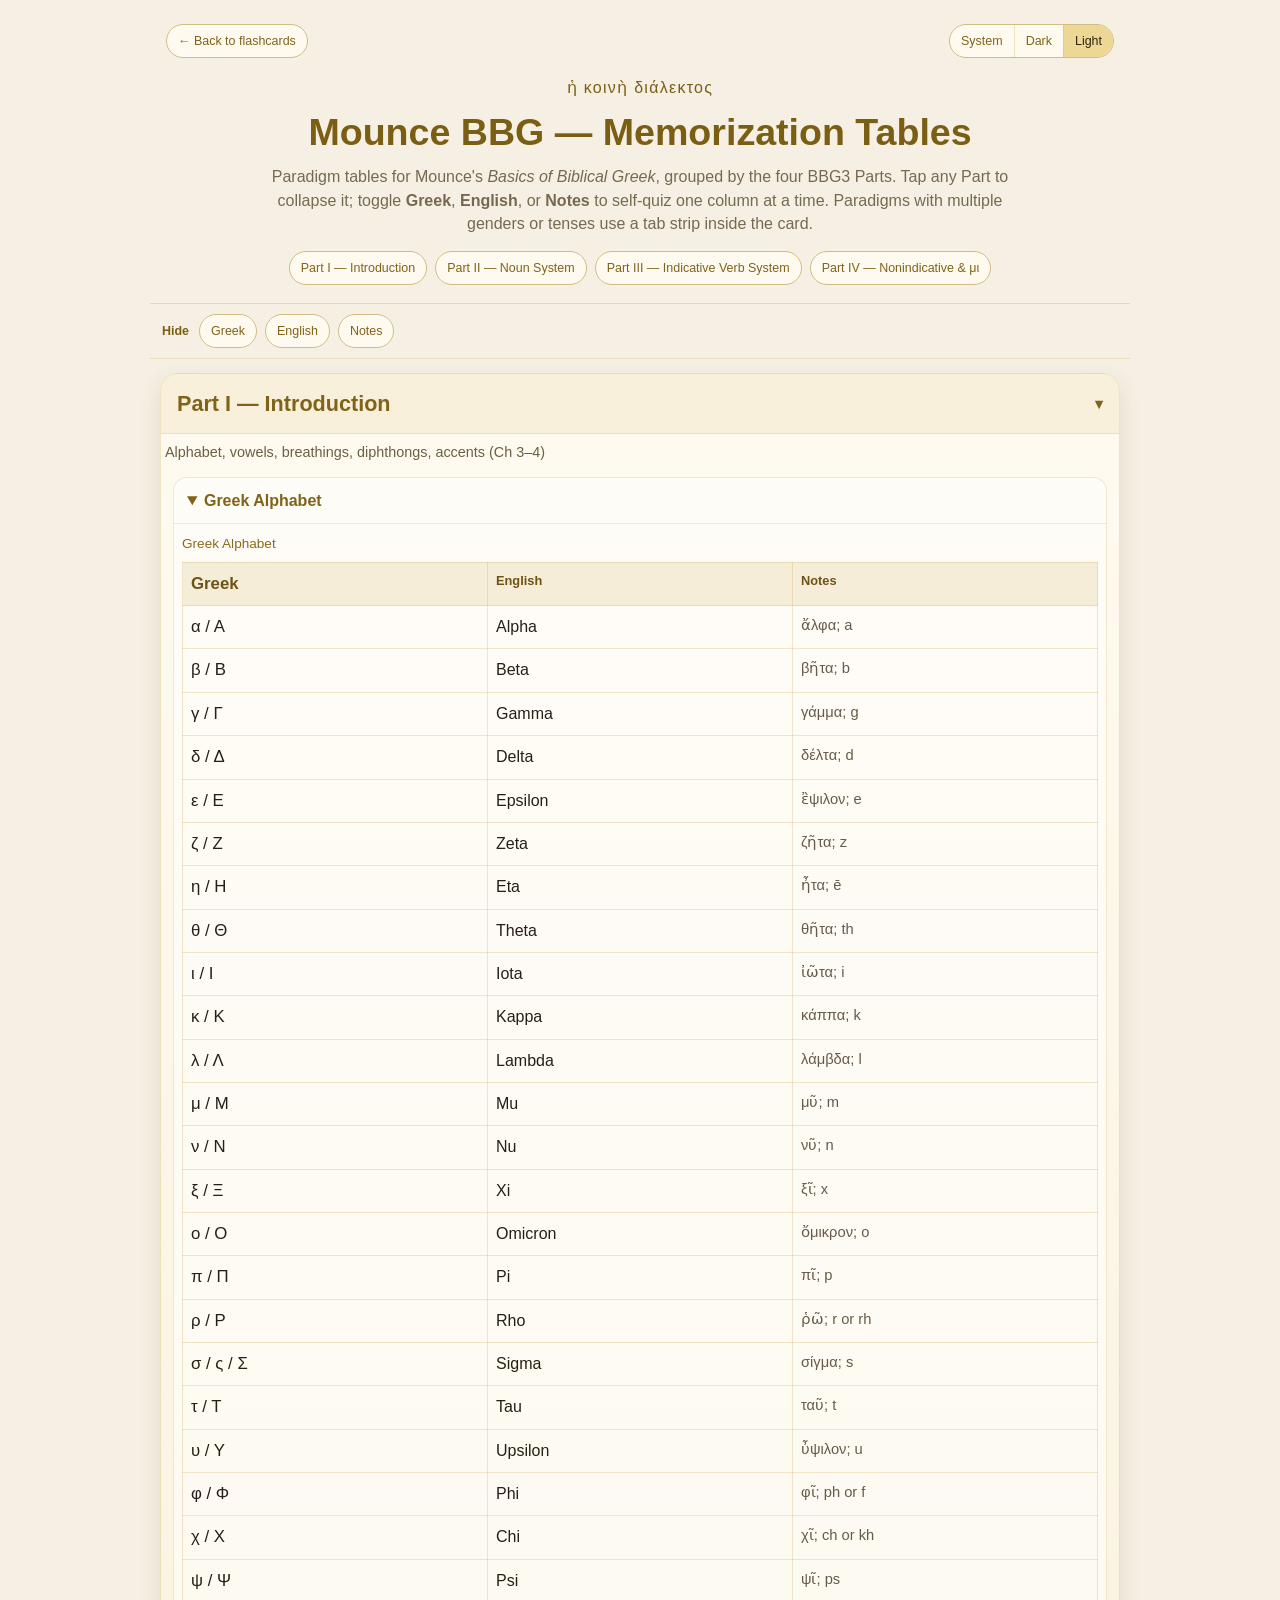
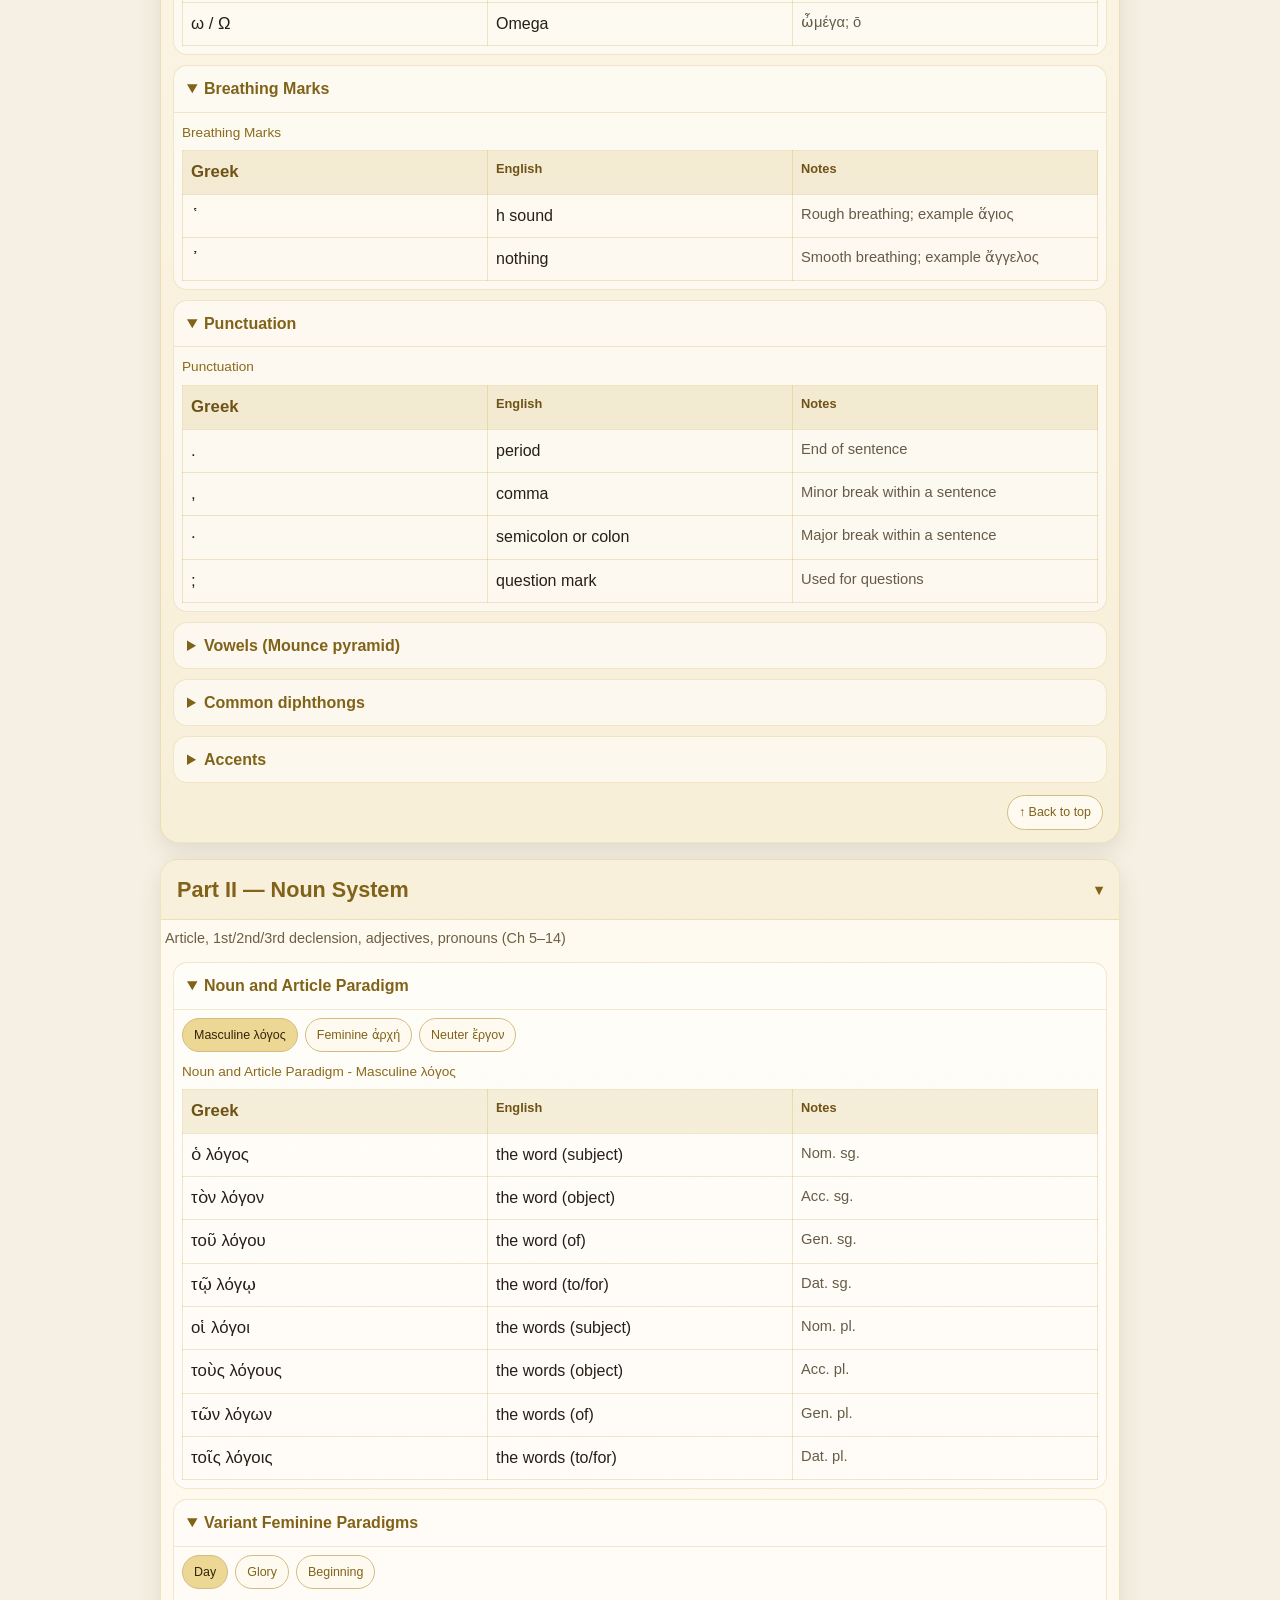
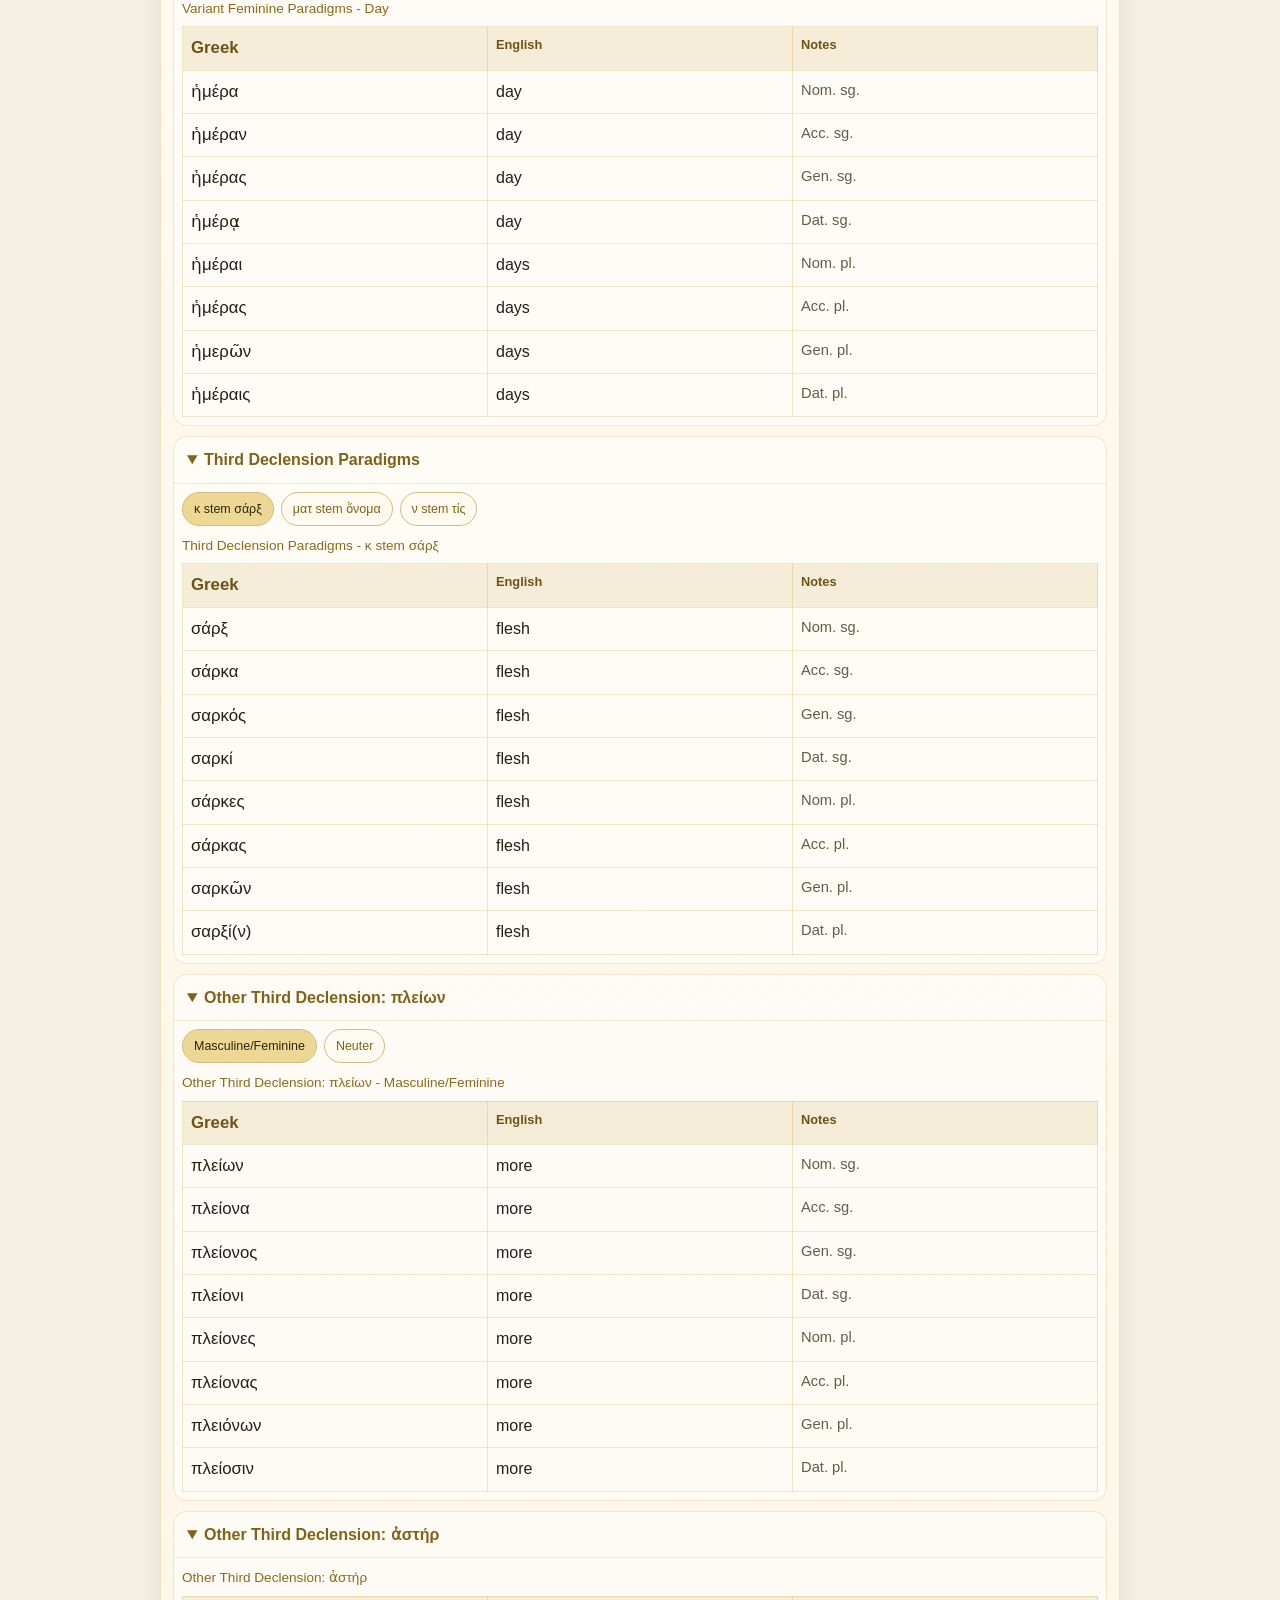
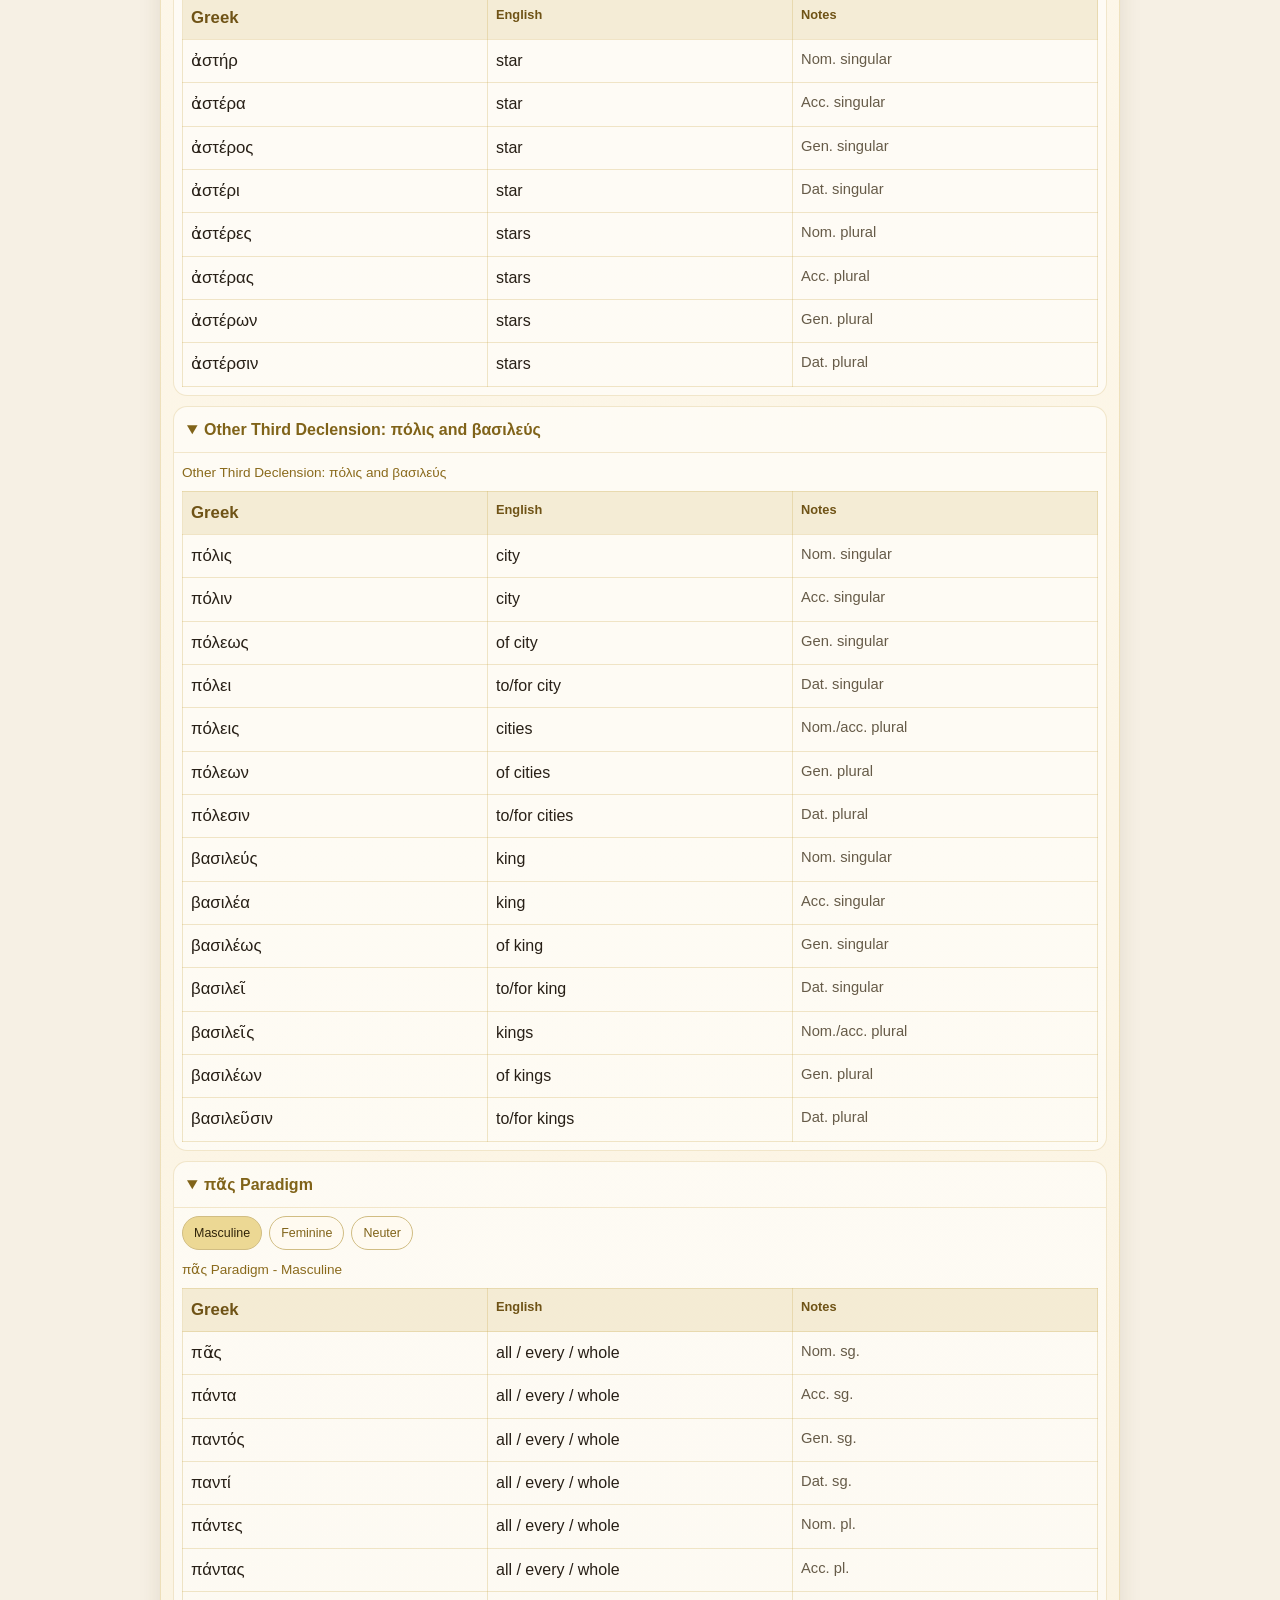
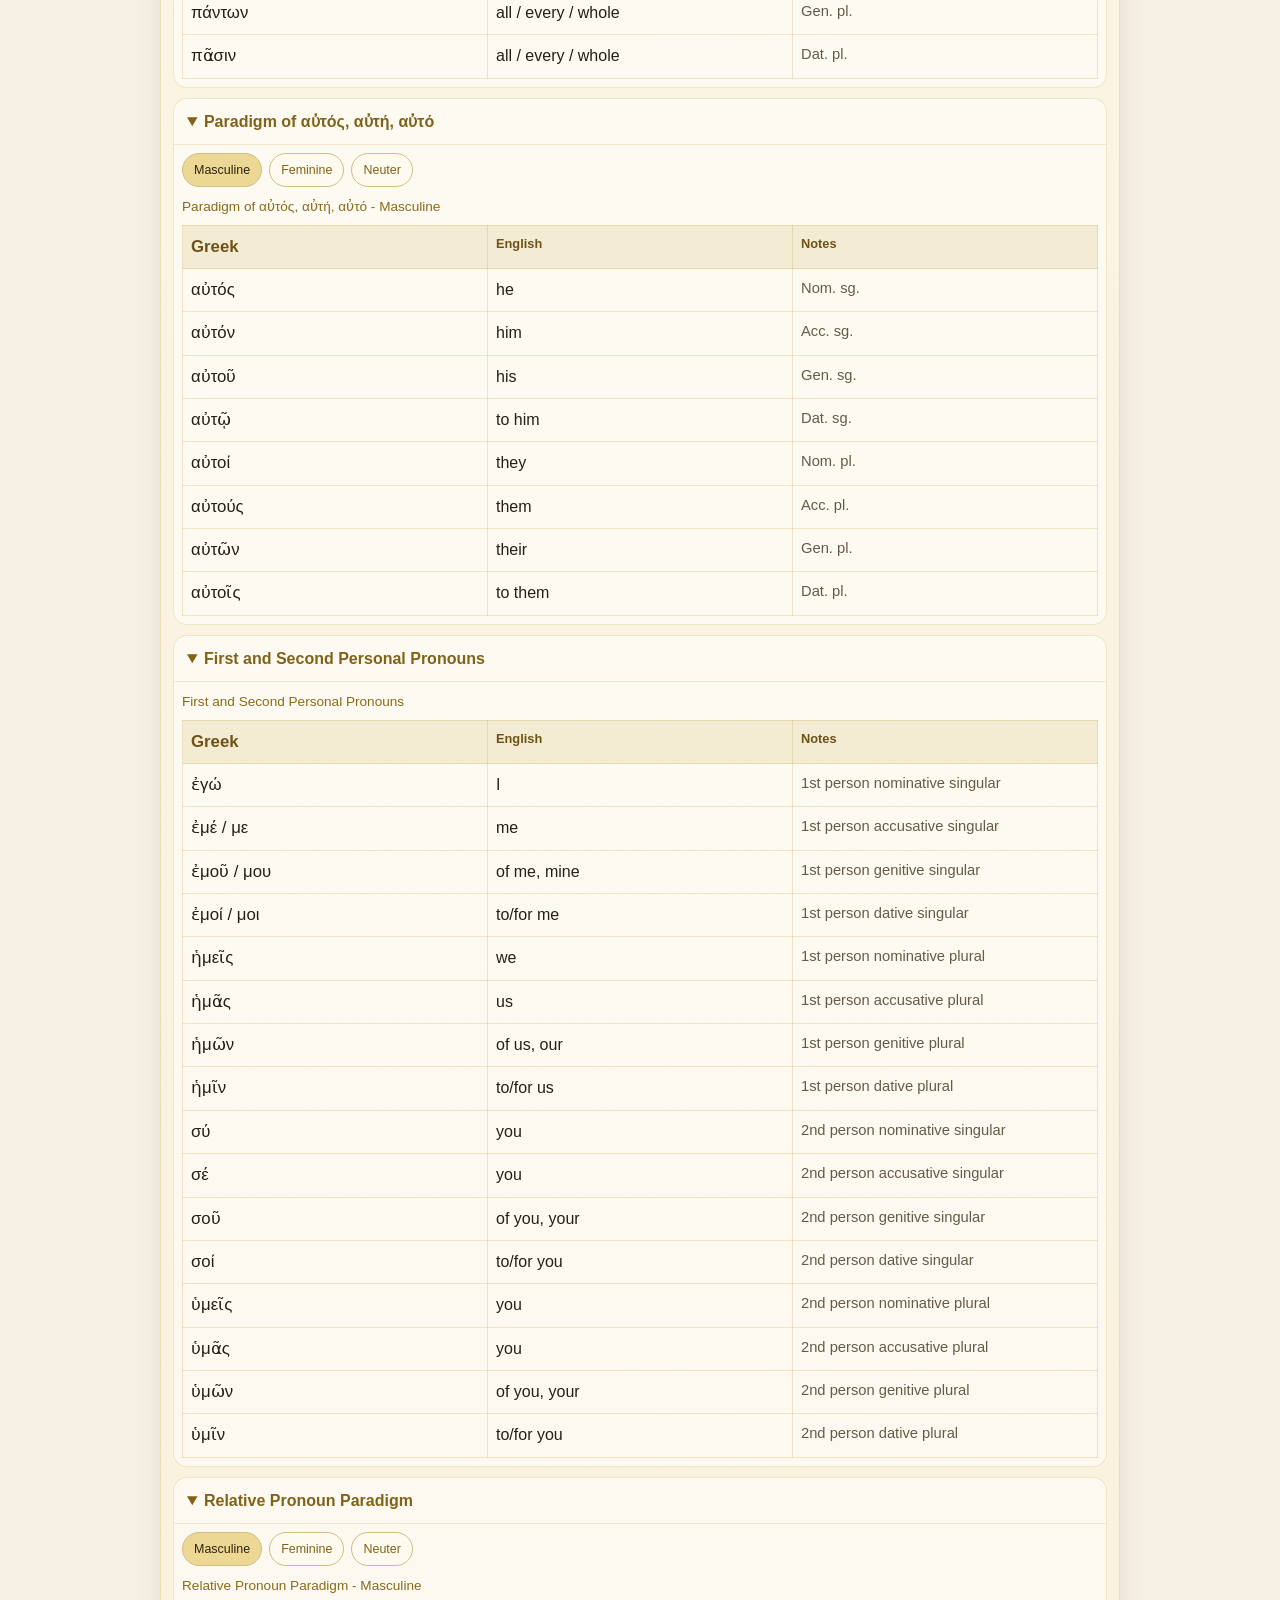
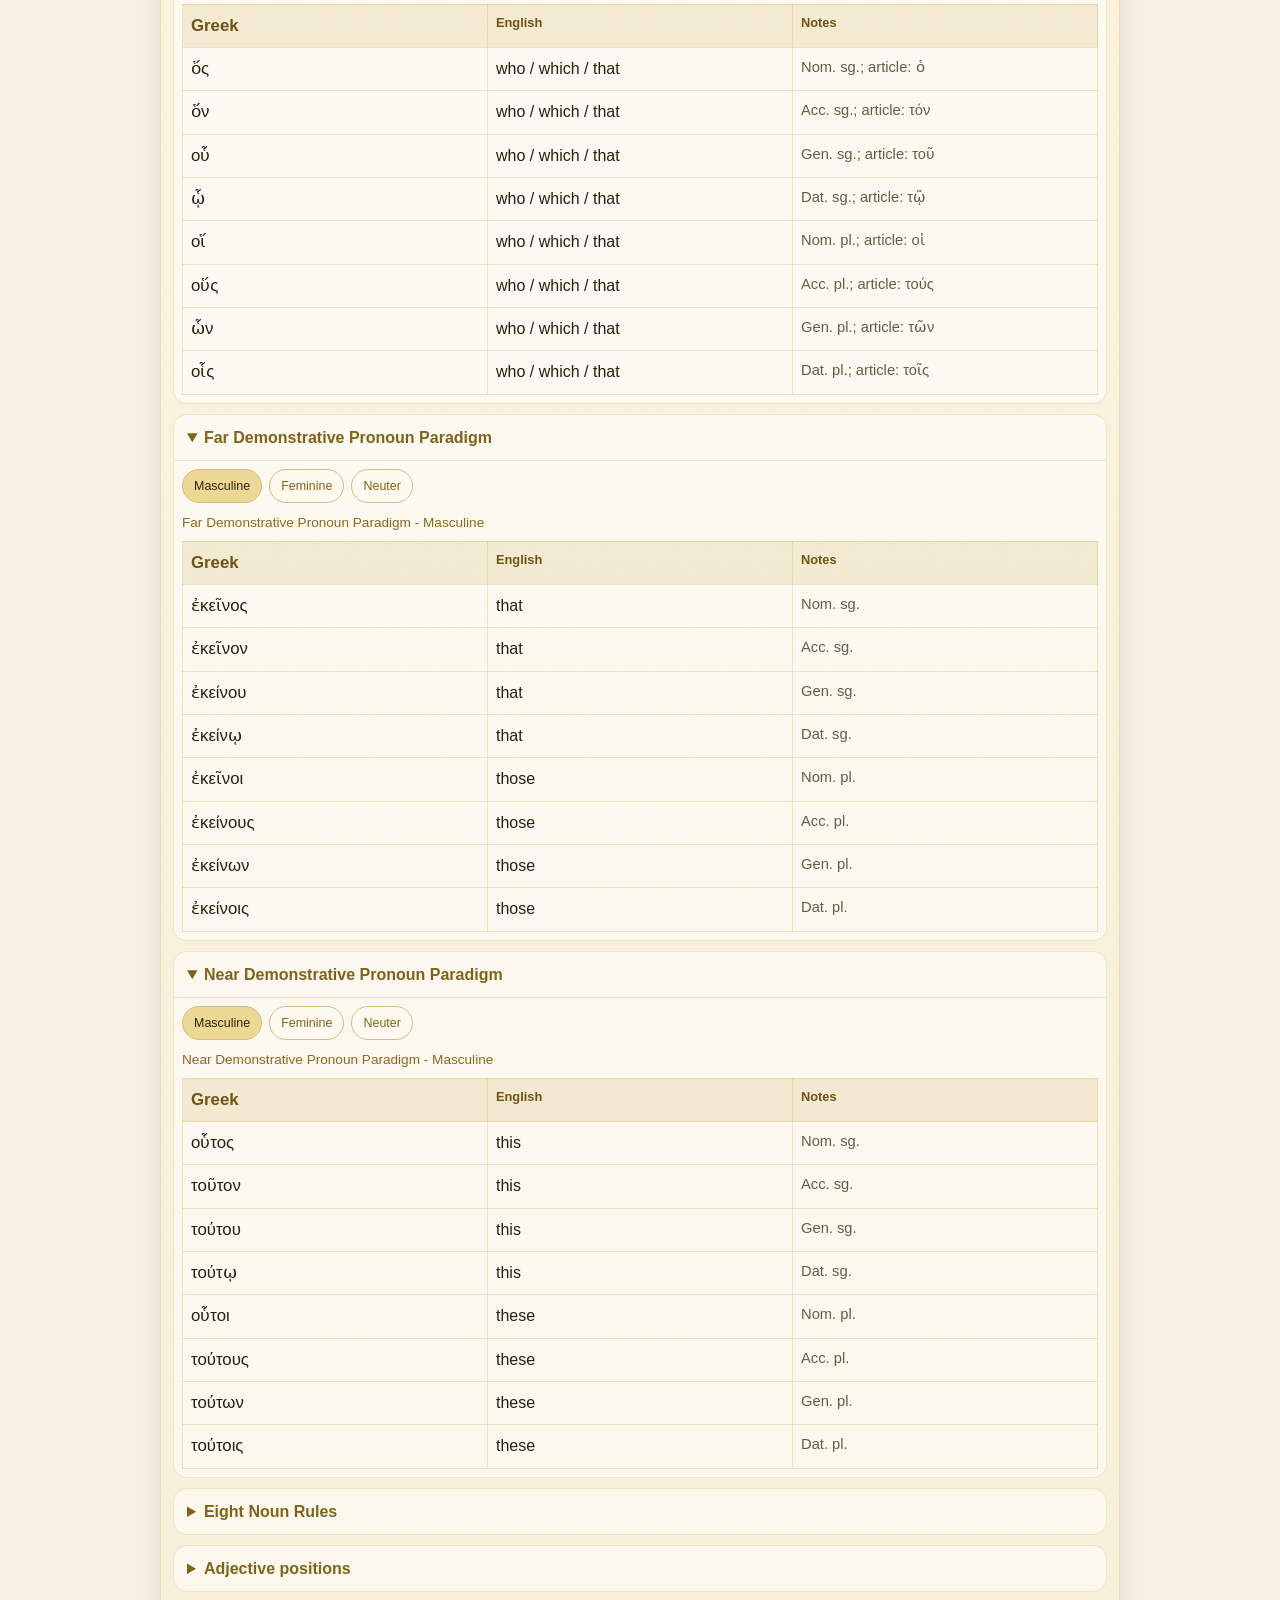
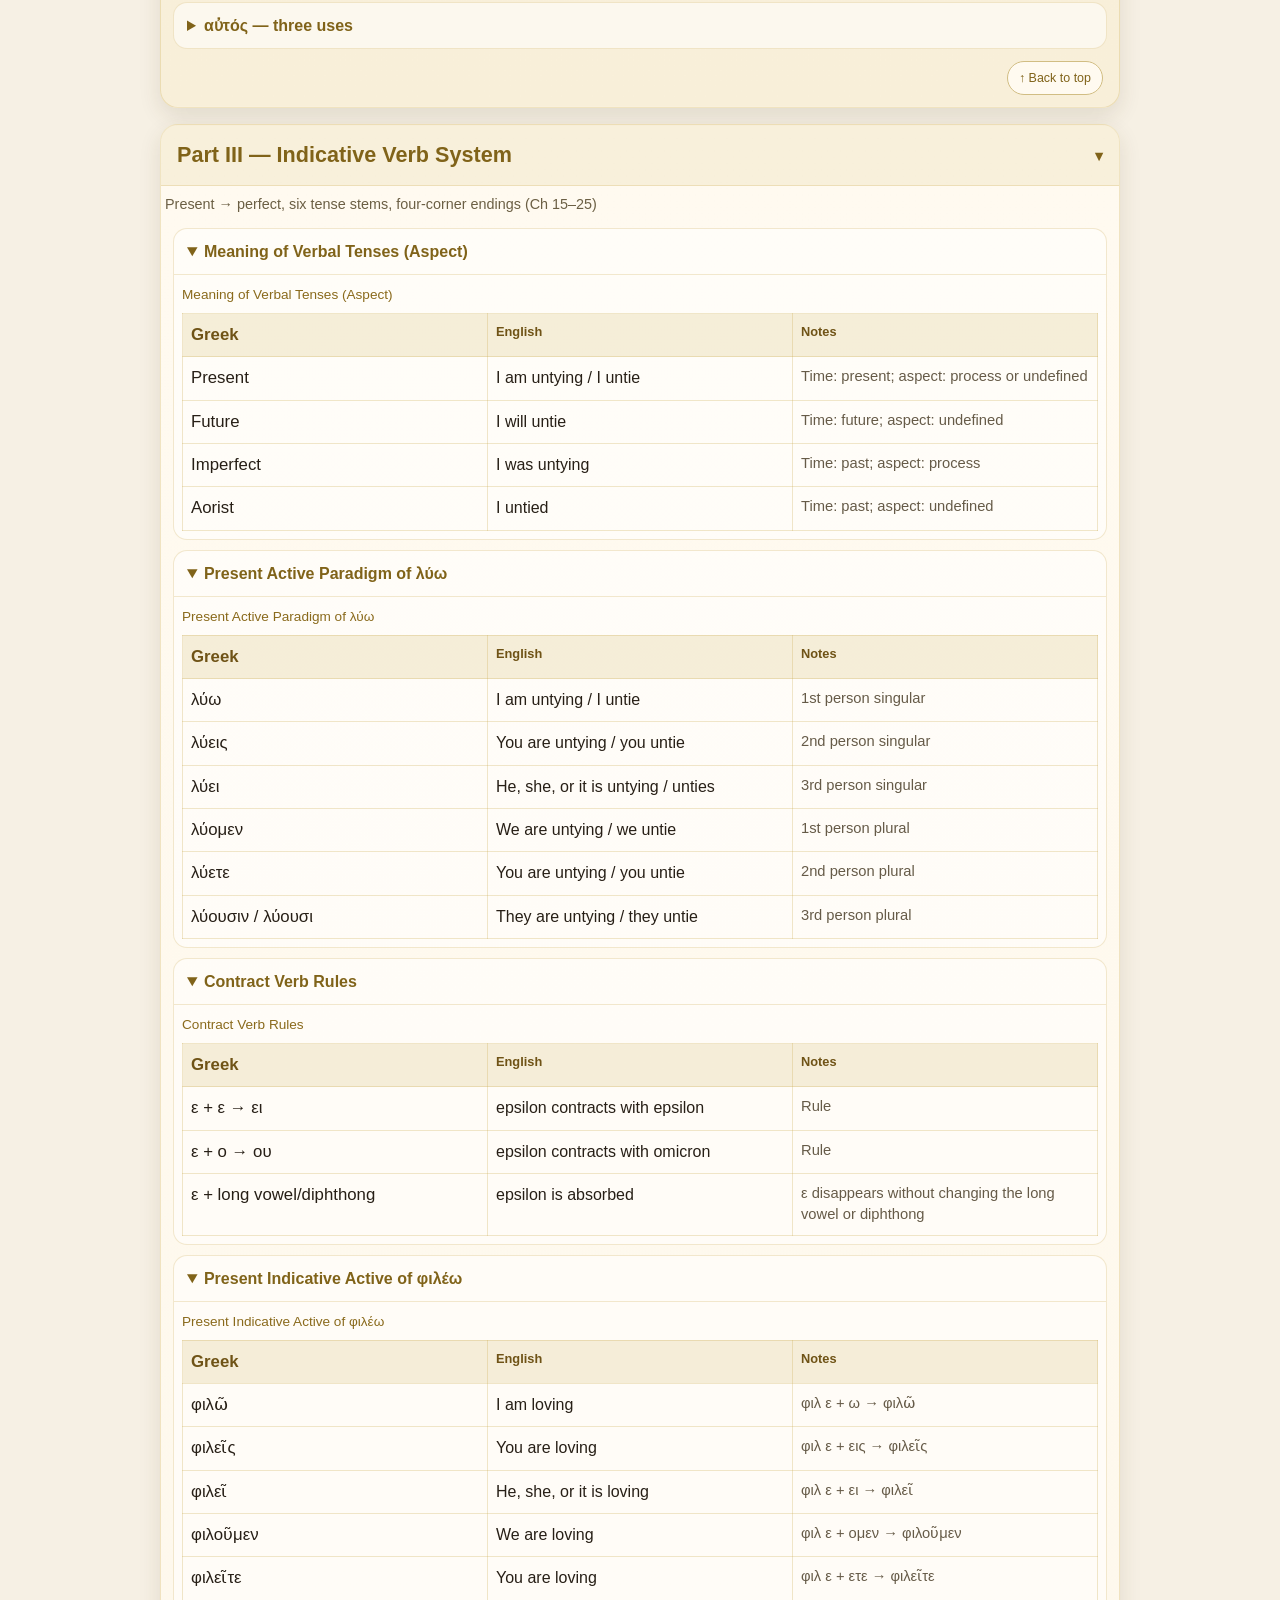
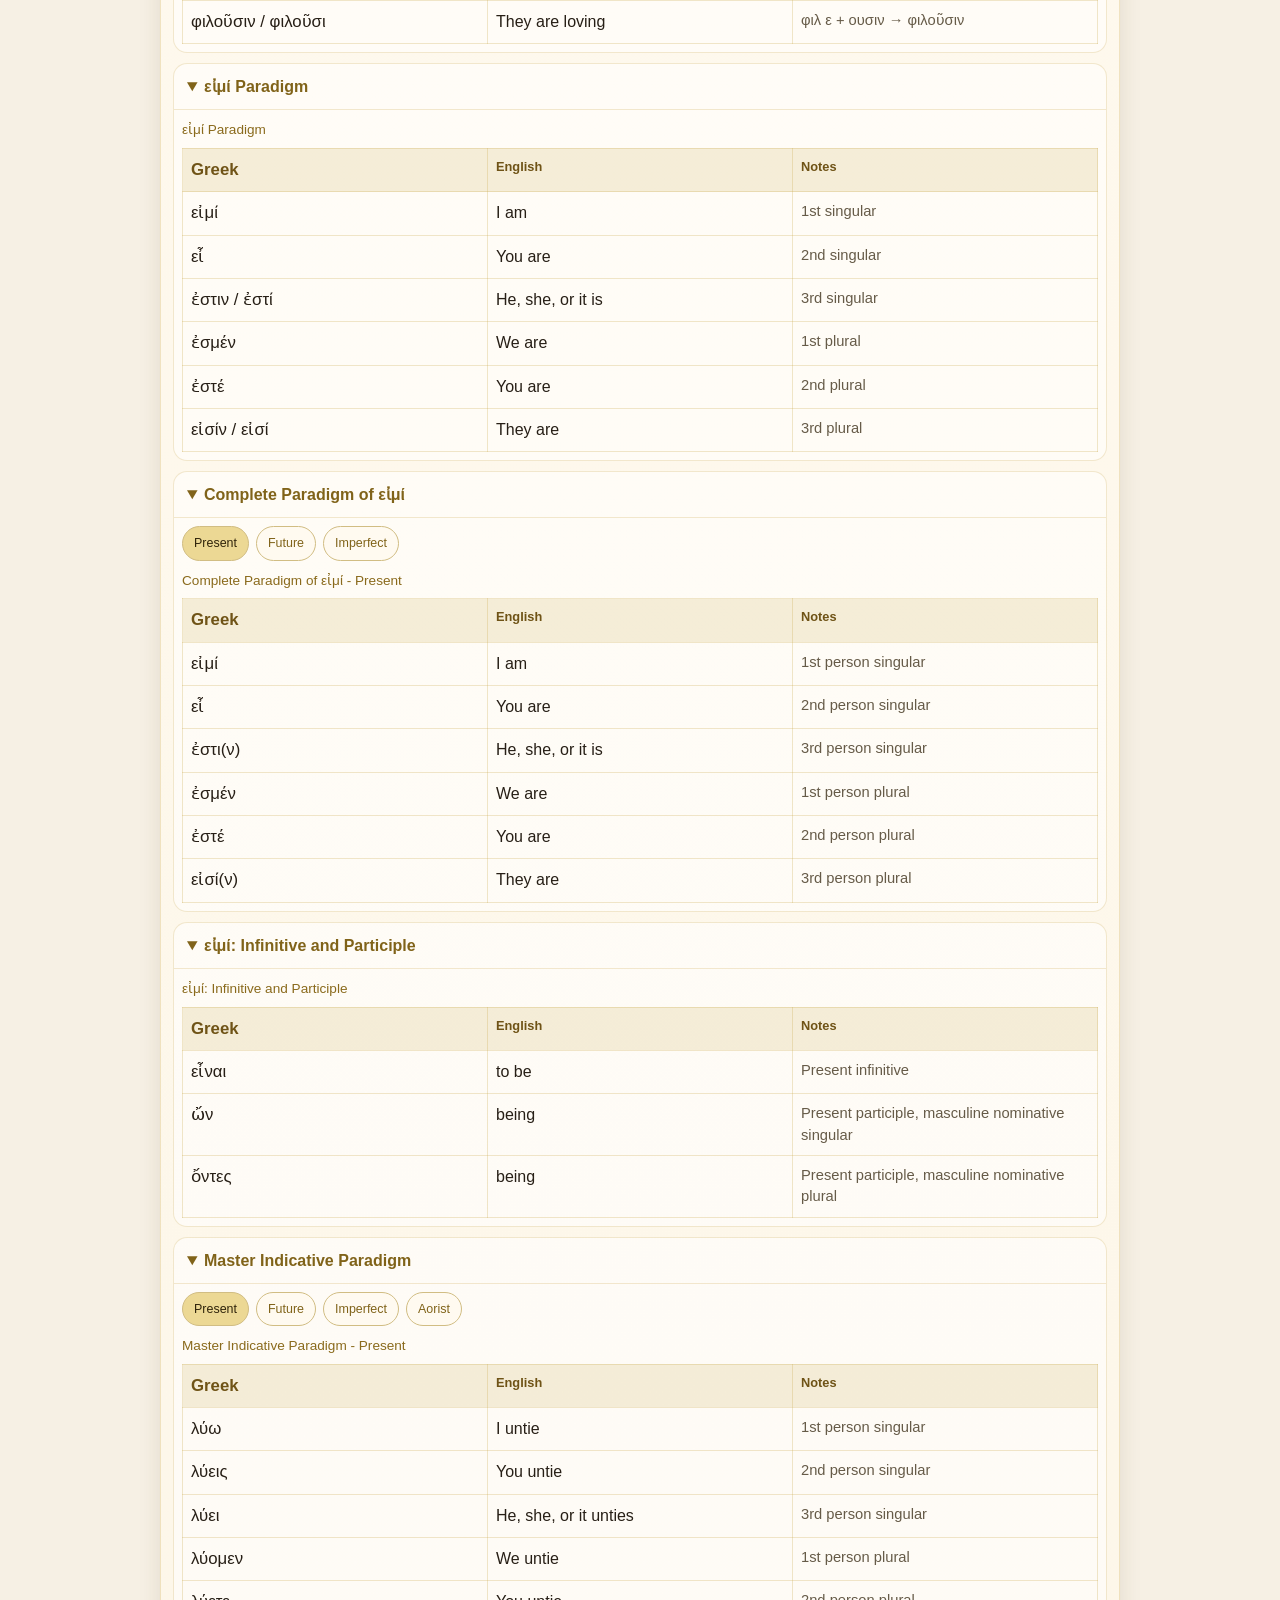
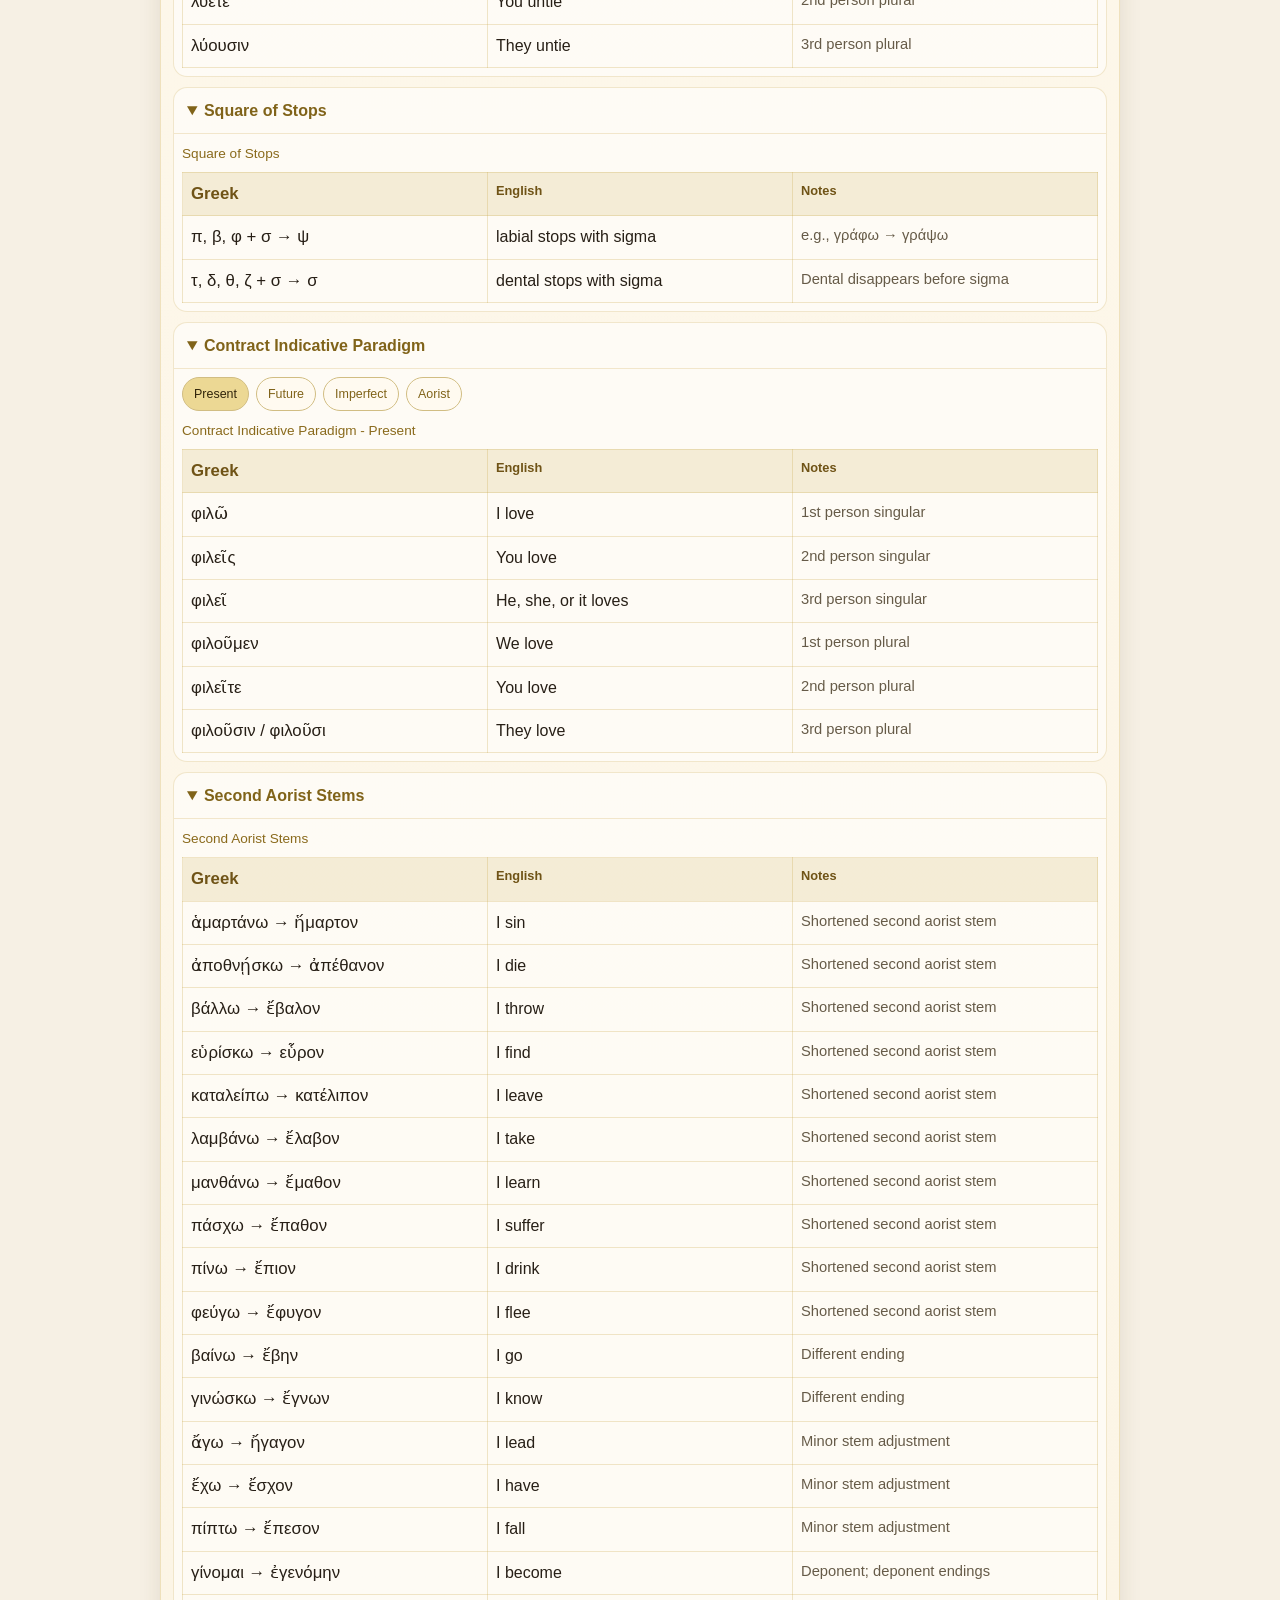
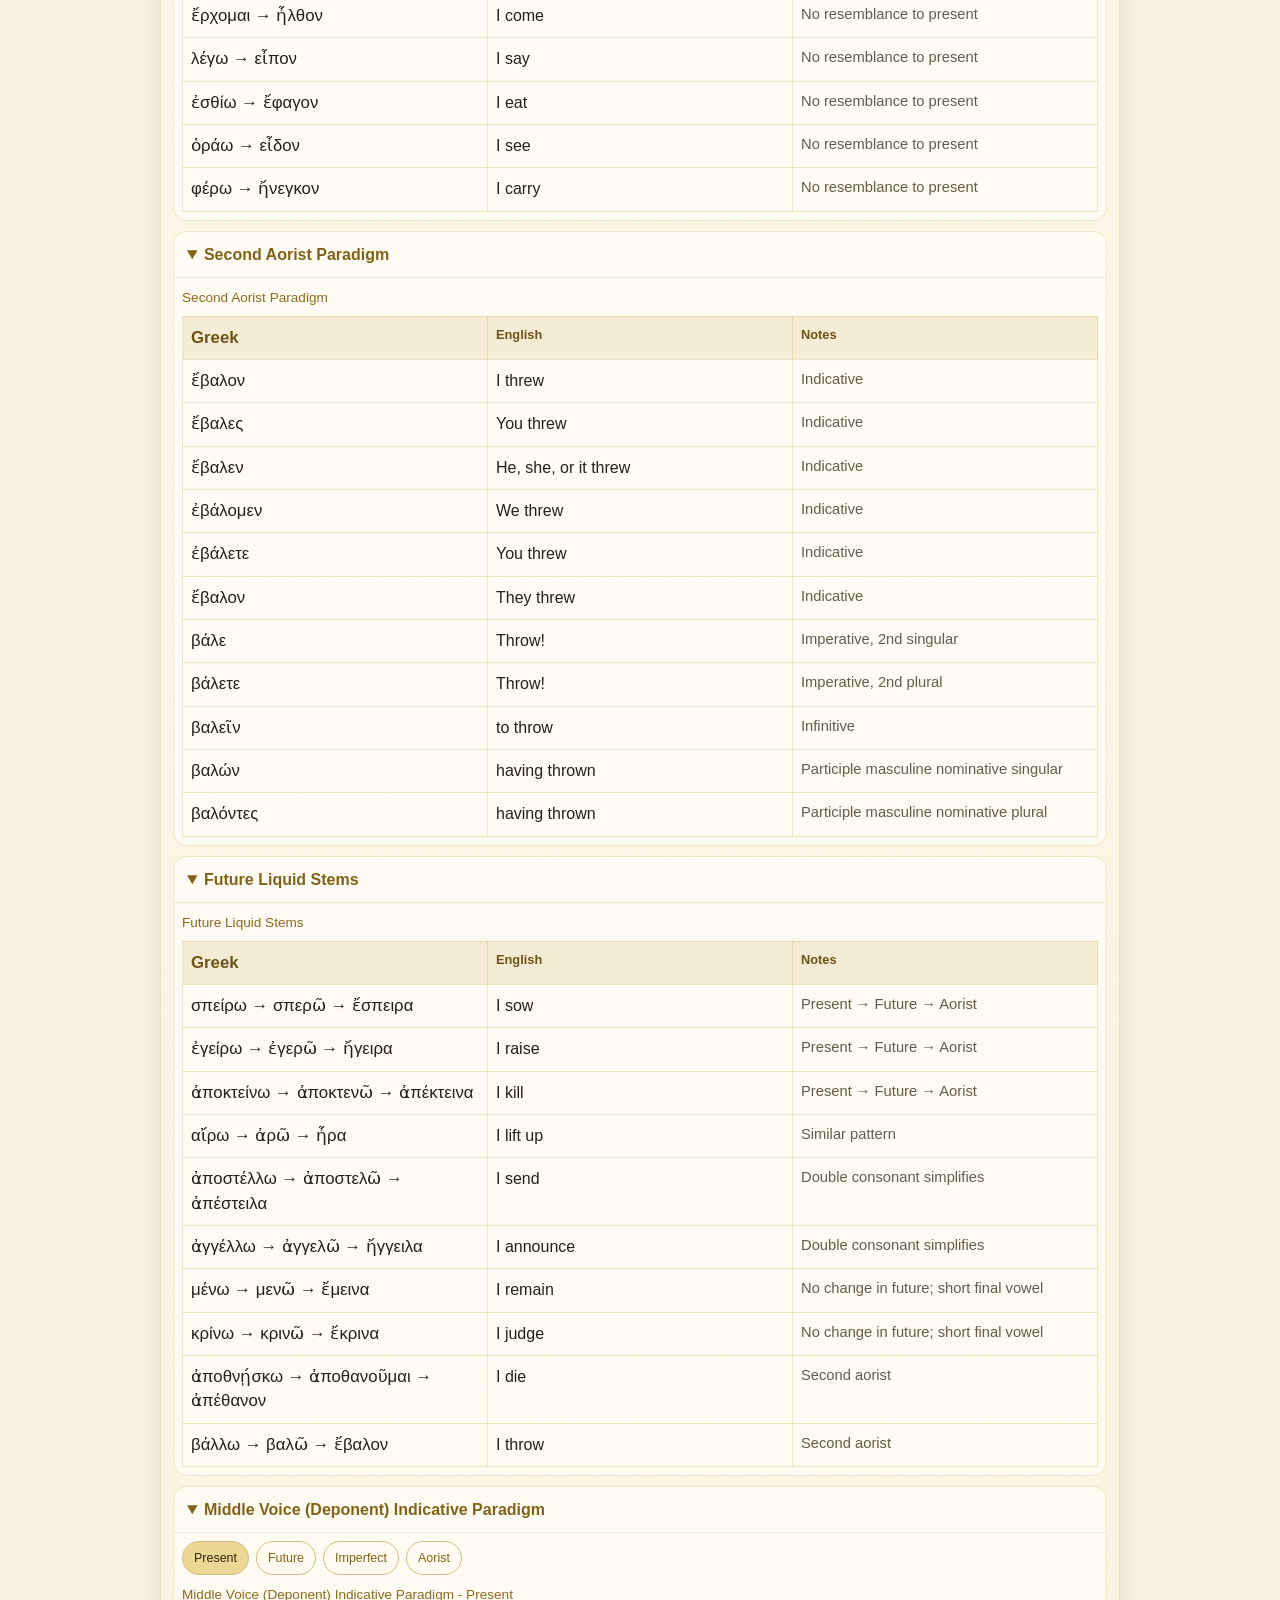
==== commit 164edabc: "Port duff #238: theme contrast pass + Paradigms page theme sync Light mode reused the dark palette's" ====
--- a/pages/memorization.html
+++ b/pages/memorization.html
@@ -20,7 +20,15 @@
 .toggle { position:fixed; top:0; left:0; width:1px; height:1px; opacity:0; pointer-events:none; margin:0; padding:0; border:0; }
 .variant-toggle { position:absolute; width:1px; height:1px; opacity:0; pointer-events:none; margin:0; padding:0; border:0; }
 .page { min-height:100vh; background:#0f1117; color:#f3ead7; padding-bottom:48px; }
-#theme-light:checked ~ .page { background:#f6f0e4; color:#271f16; }
+#theme-light:checked ~ .page { background:#f6f0e4; color:#271f16; color-scheme:light; }
+/* Headings/labels that keep their dark-mode gold (#d3b461) would wash out
+   to ~1.8:1 on the light parchment — deepen them when light is active. */
+#theme-light:checked ~ .page h1,
+#theme-light:checked ~ .page h2,
+#theme-light:checked ~ .page .koine,
+#theme-light:checked ~ .page .toolbar-label { color:#7a5e14; }
+#theme-light:checked ~ .page caption { color:#8a6a1c; }
+#theme-light:checked ~ .page footer { color:#6f6450; }
 header, .toolbar, main, footer { max-width:980px; margin-left:auto; margin-right:auto; }
 .header-top { display:grid; grid-template-columns:1fr auto; align-items:center; gap:12px; margin-bottom:10px; text-align:left; }
 .back a { border:1px solid rgba(211,180,97,.45); color:#f1d47a; background:#171a23; border-radius:999px; padding:7px 11px; text-decoration:none; font-size:.78rem; display:inline-block; }
@@ -402,6 +410,37 @@
 <input class="toggle" id="hide-greek" type="checkbox">
 <input class="toggle" id="hide-english" type="checkbox">
 <input class="toggle" id="hide-notes" type="checkbox">
+<script>
+/* Follow the main app's saved theme (same localStorage key), resolving
+   "system" via prefers-color-scheme. Runs before .page is parsed so the
+   right radio is checked pre-paint. The #theme-system radio has no CSS of
+   its own, so "system" always resolves to a concrete light/dark radio;
+   toggling here writes the choice back so the two pages stay in sync. */
+(function () {
+  var KEY = 'greekFlashcardsThemeMode';
+  function applyResolved(mode) {
+    var resolved = mode;
+    if (resolved !== 'light' && resolved !== 'dark') {
+      var prefersDark = window.matchMedia && window.matchMedia('(prefers-color-scheme: dark)').matches;
+      resolved = prefersDark ? 'dark' : 'light';
+    }
+    var input = document.getElementById(resolved === 'light' ? 'theme-light' : 'theme-dark');
+    if (input) input.checked = true;
+  }
+  var mode = 'system';
+  try { mode = localStorage.getItem(KEY) || 'system'; } catch (err) {}
+  applyResolved(mode);
+  [['theme-system', 'system'], ['theme-dark', 'dark'], ['theme-light', 'light']].forEach(function (pair) {
+    var input = document.getElementById(pair[0]);
+    if (!input) return;
+    input.addEventListener('change', function () {
+      if (!input.checked) return;
+      try { localStorage.setItem(KEY, pair[1]); } catch (err) {}
+      if (pair[1] === 'system') applyResolved('system');
+    });
+  });
+})();
+</script>
 <div class="page" id="top">
 
   <header>
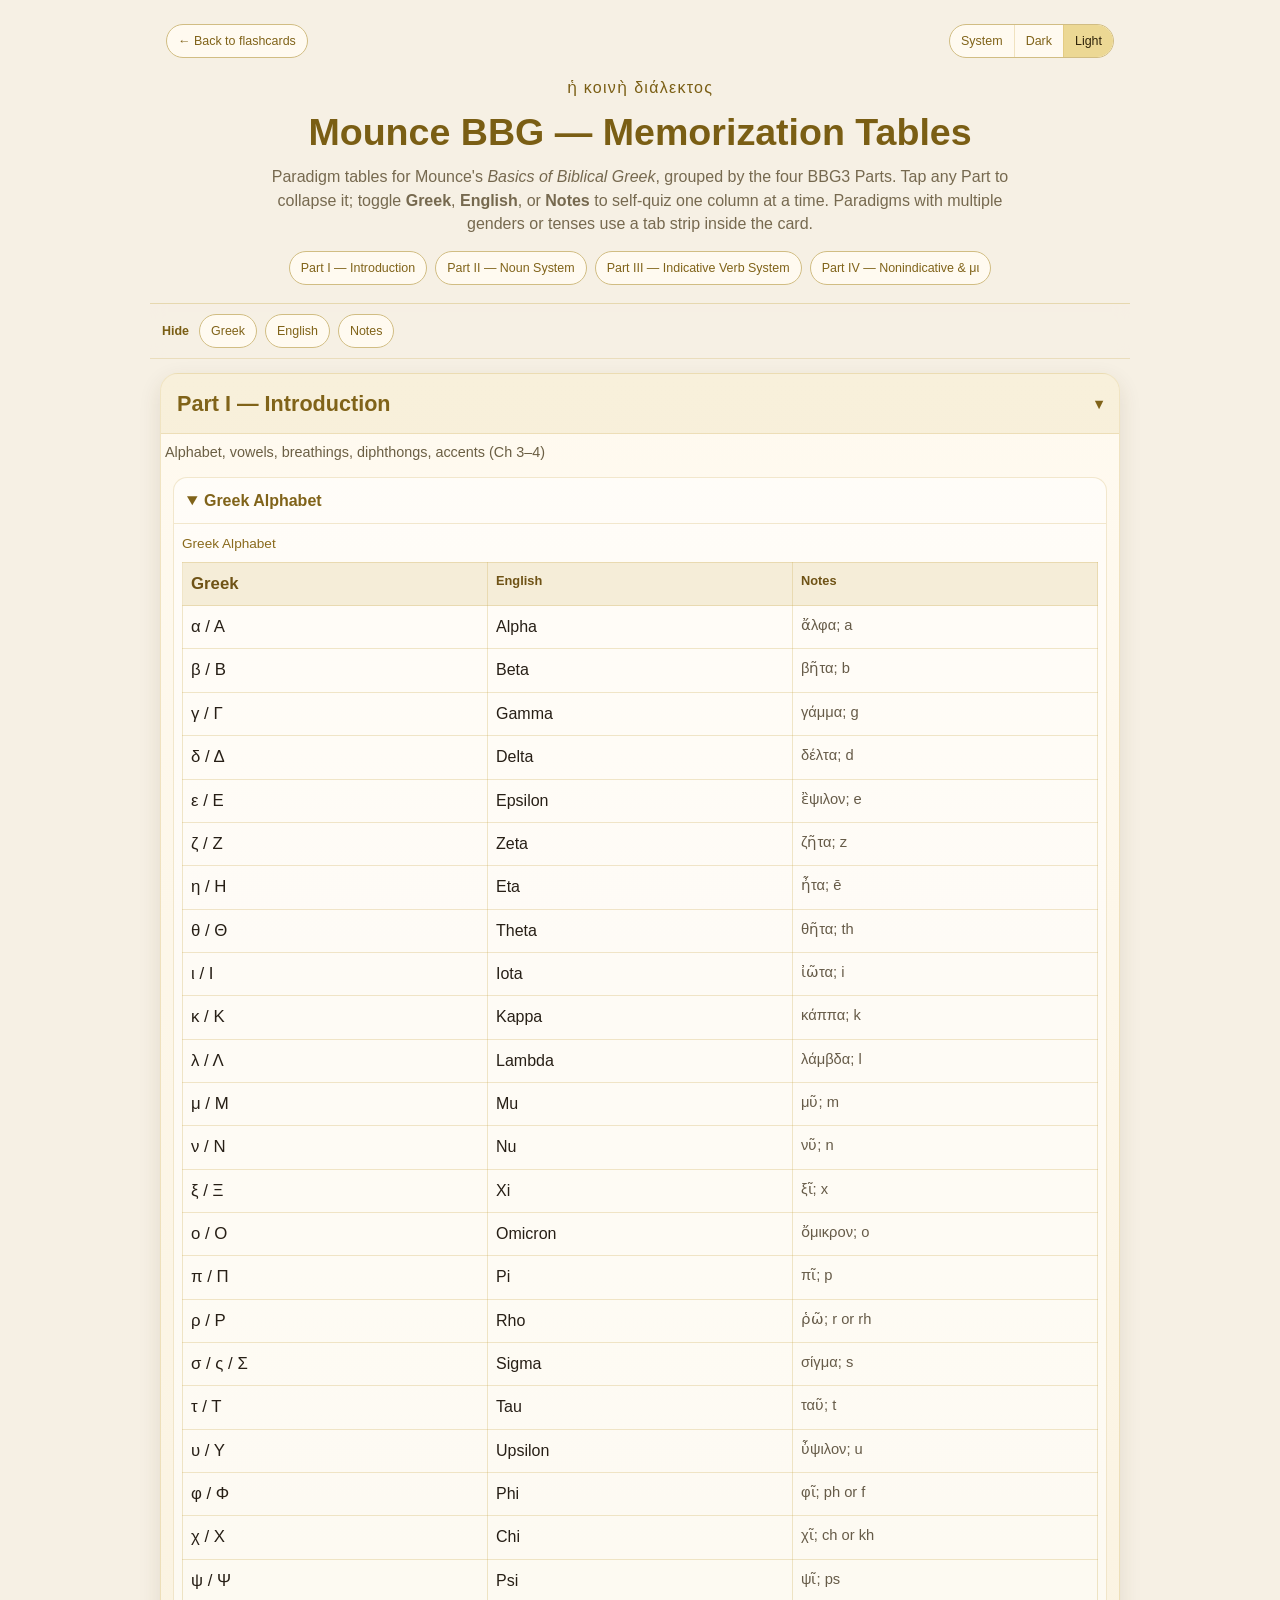
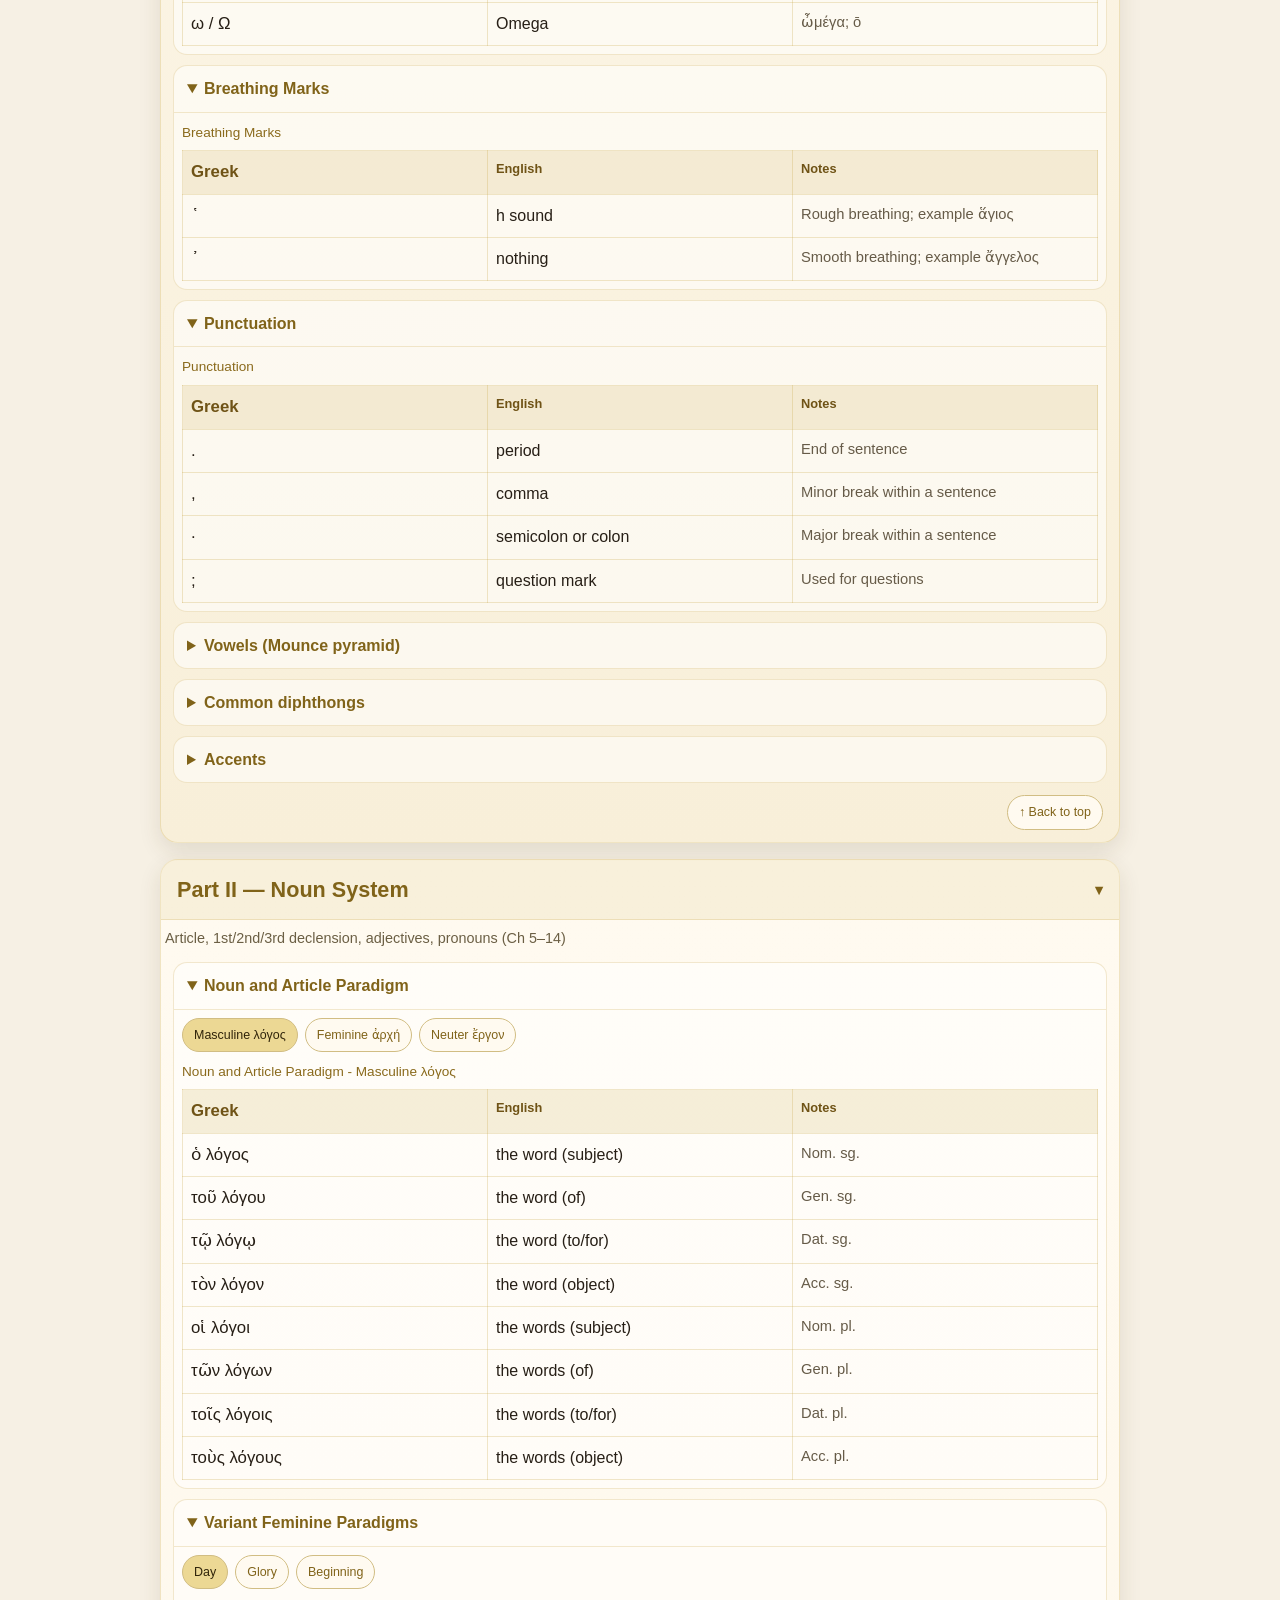
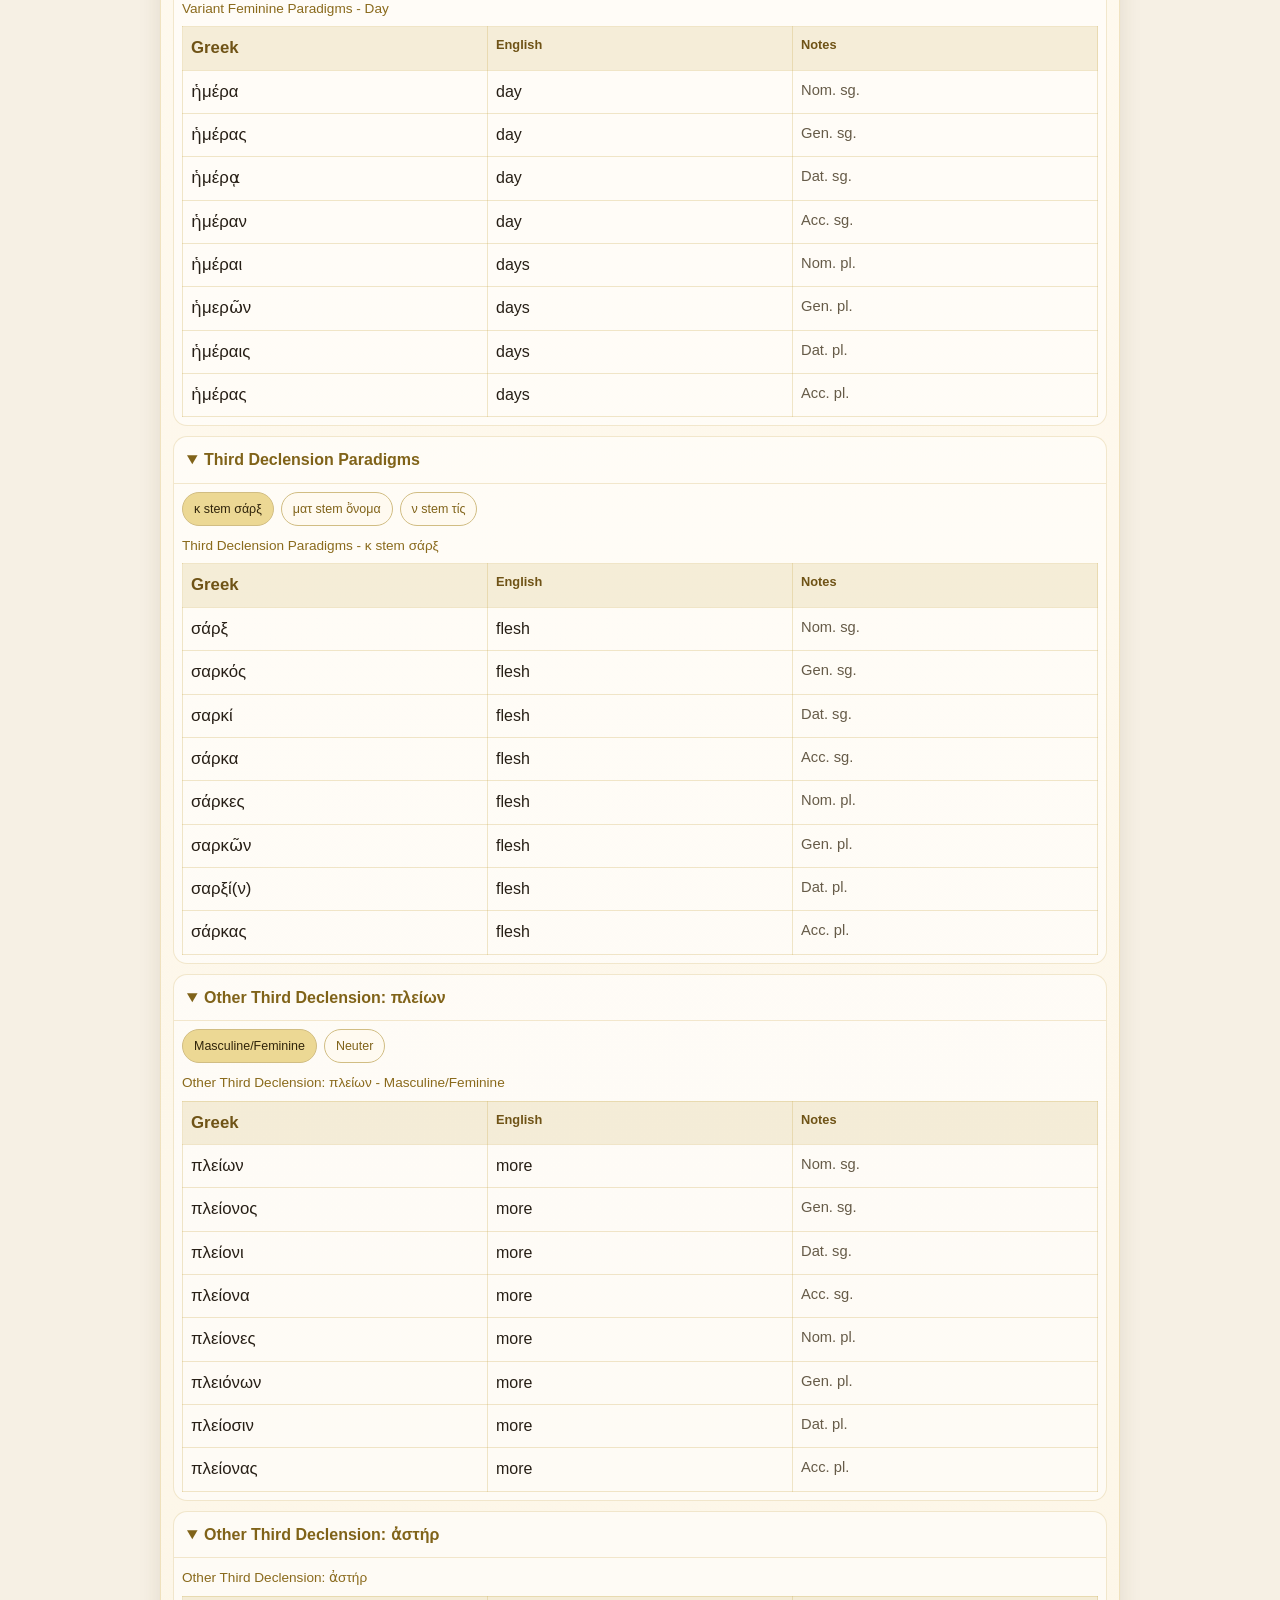
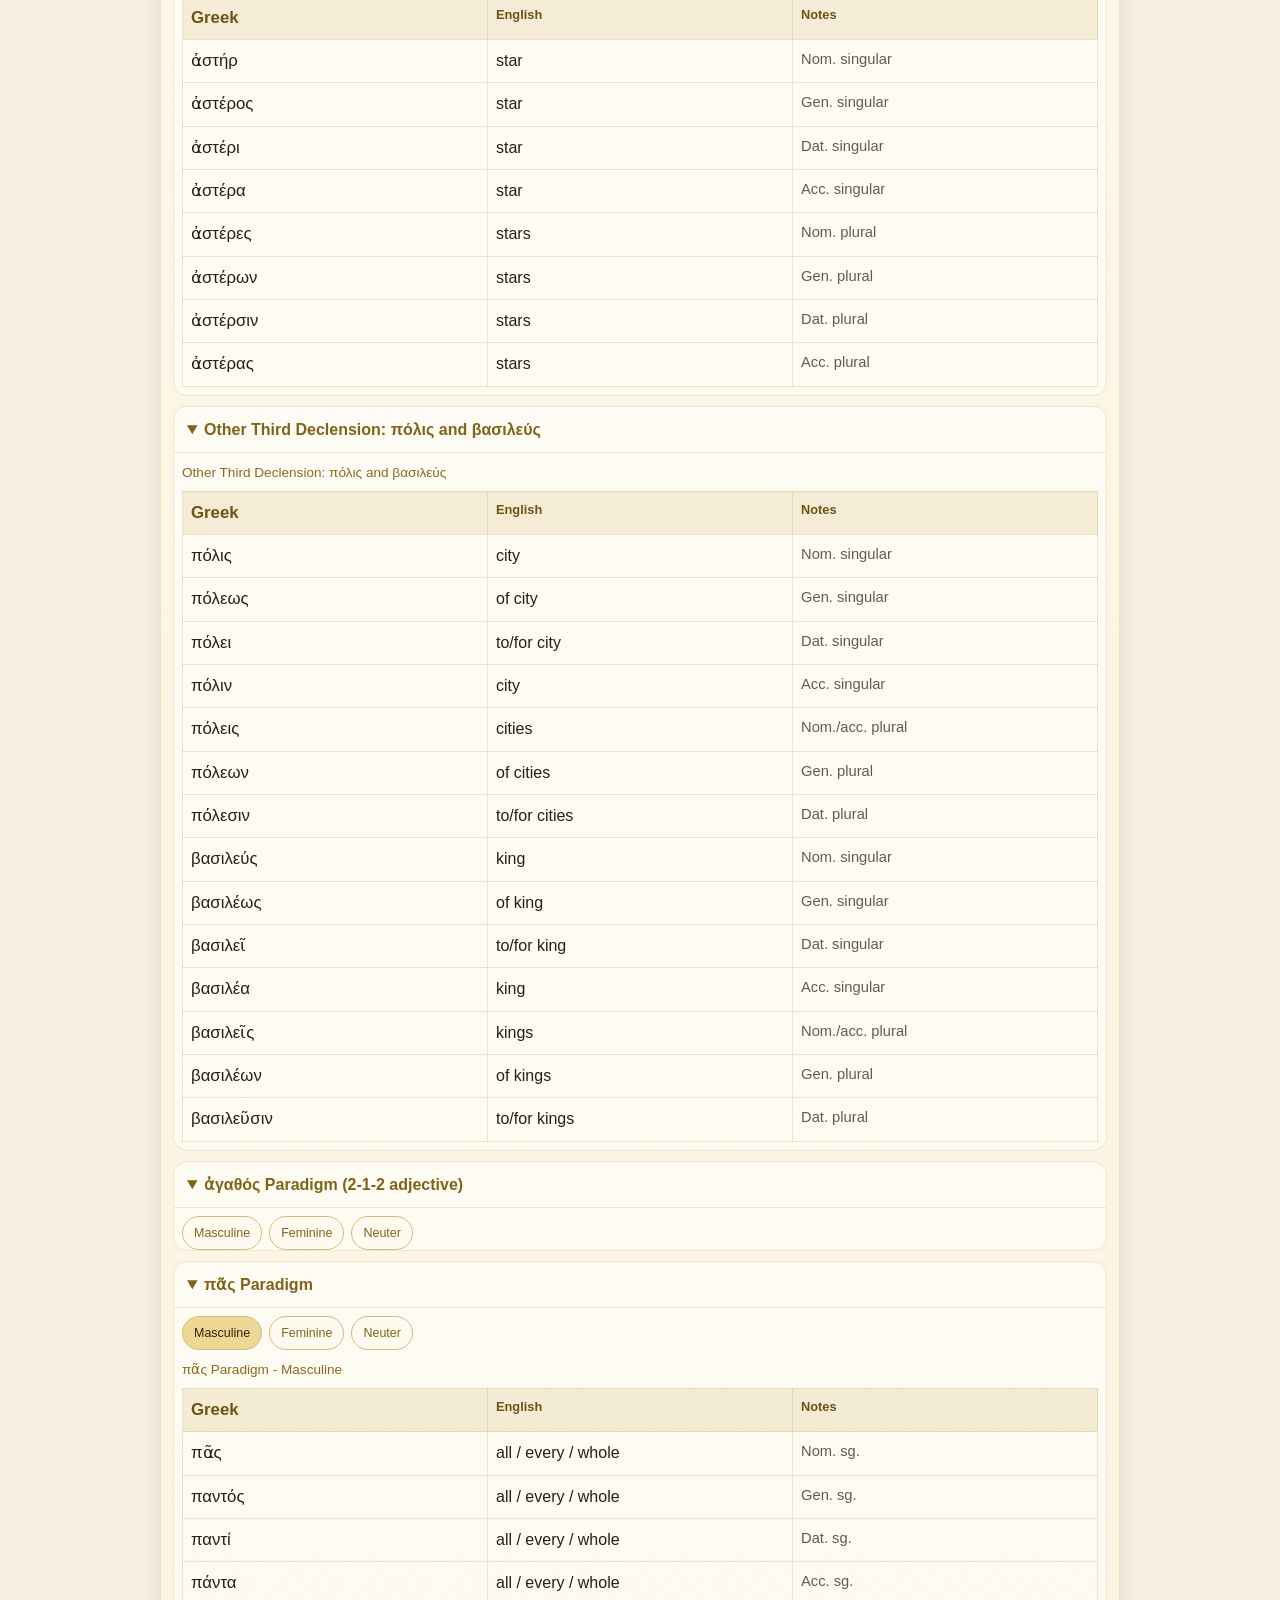
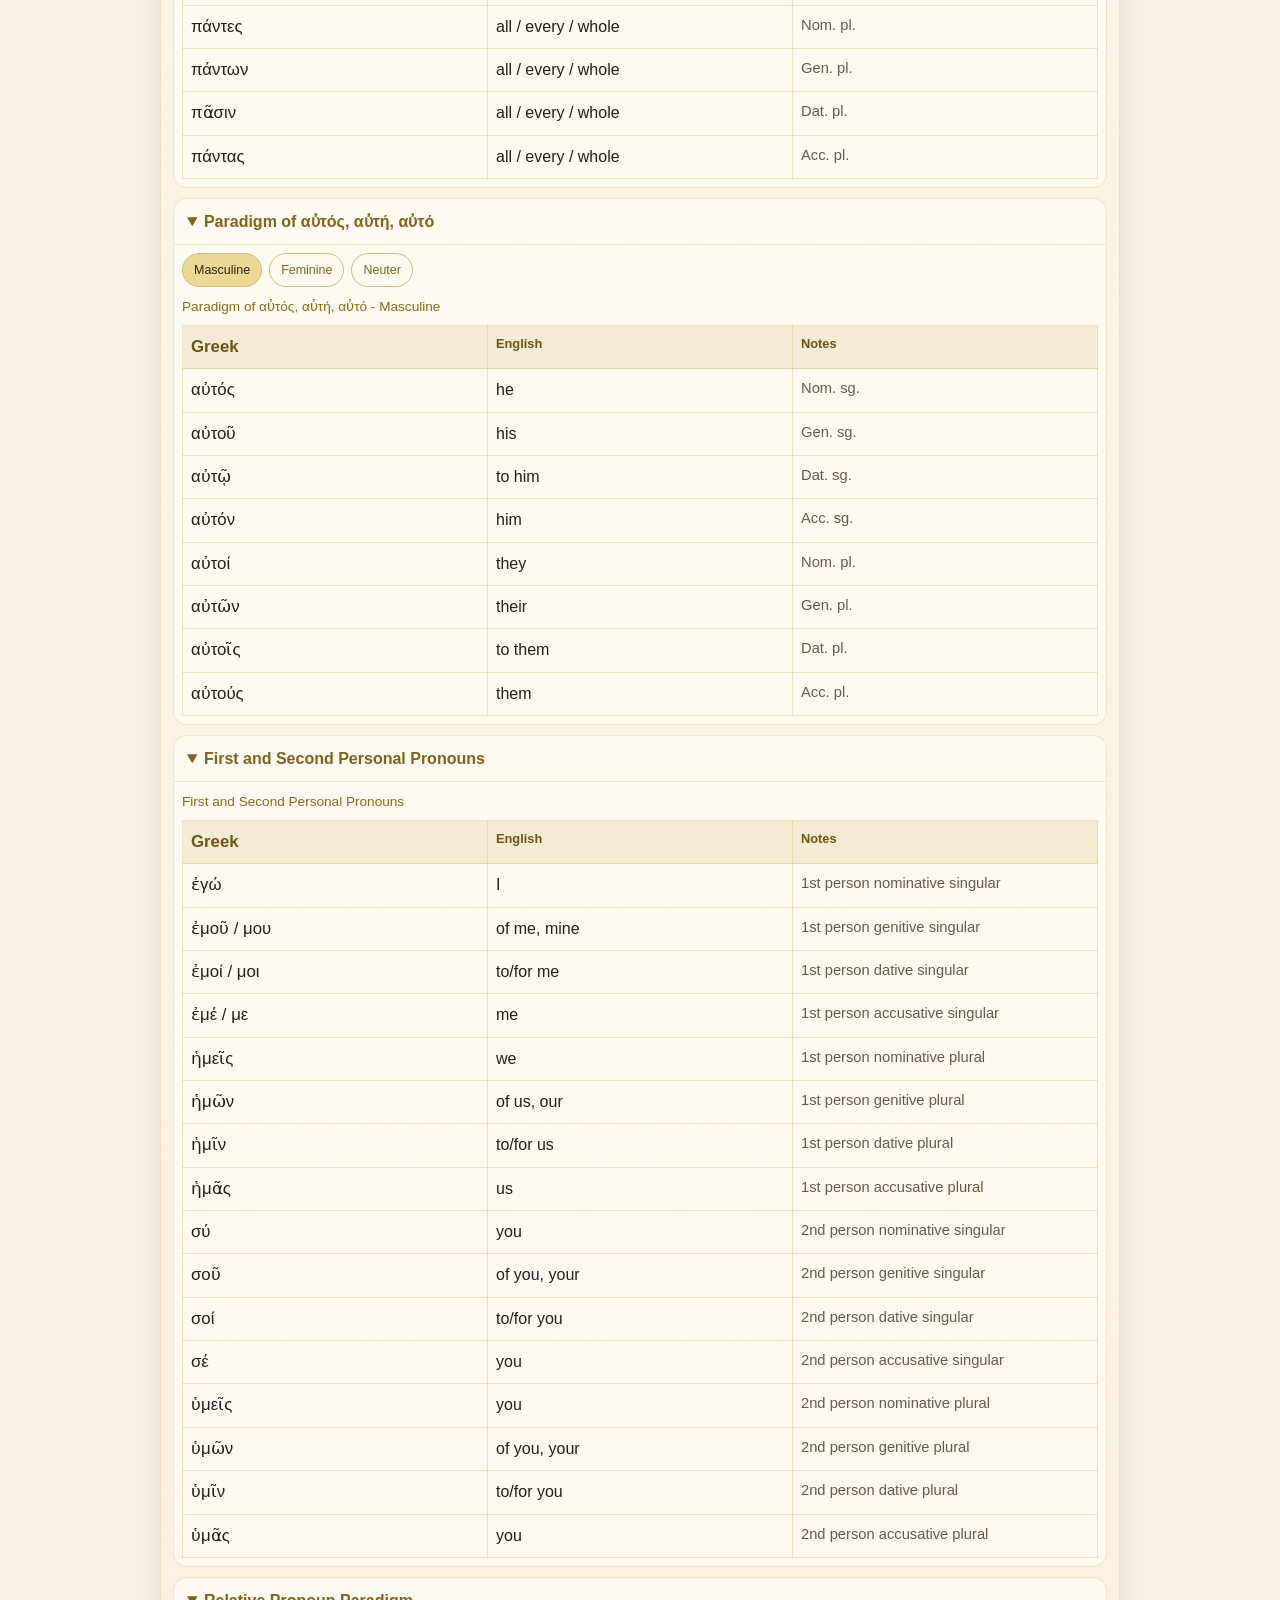
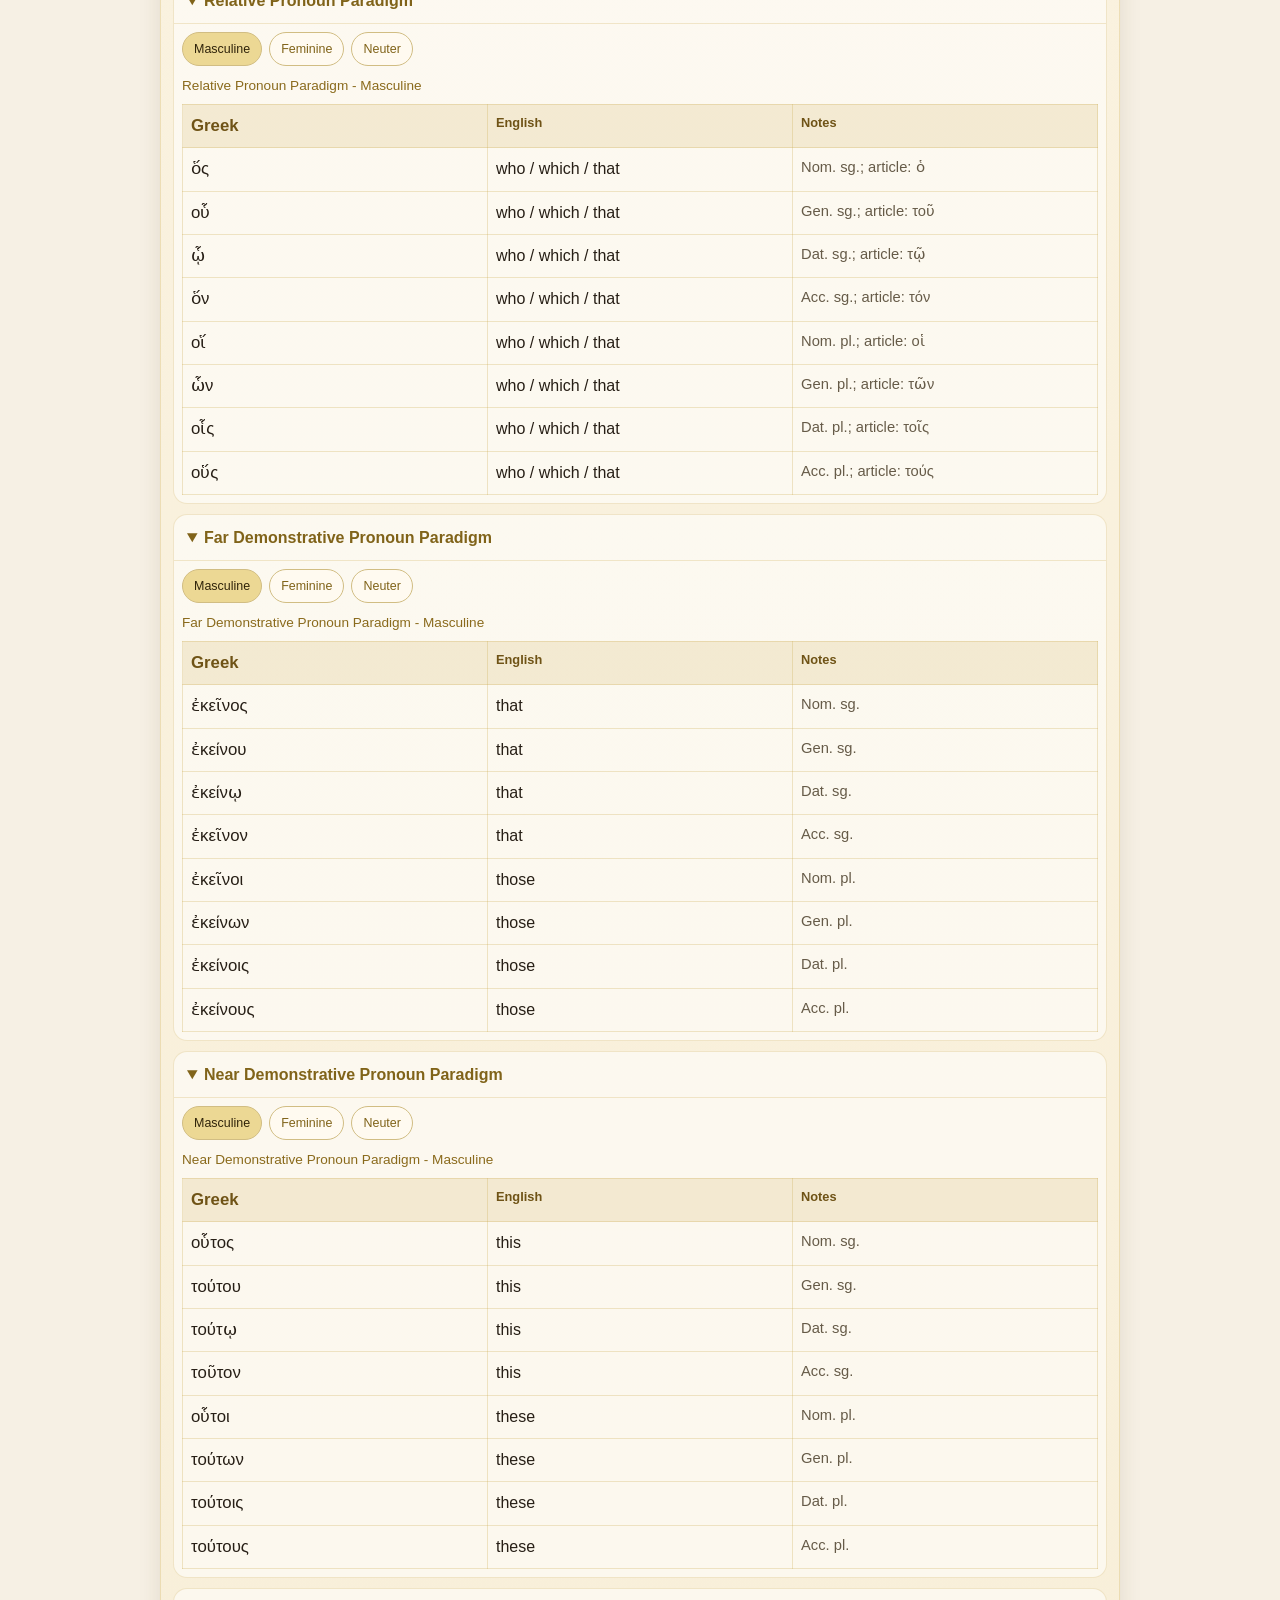
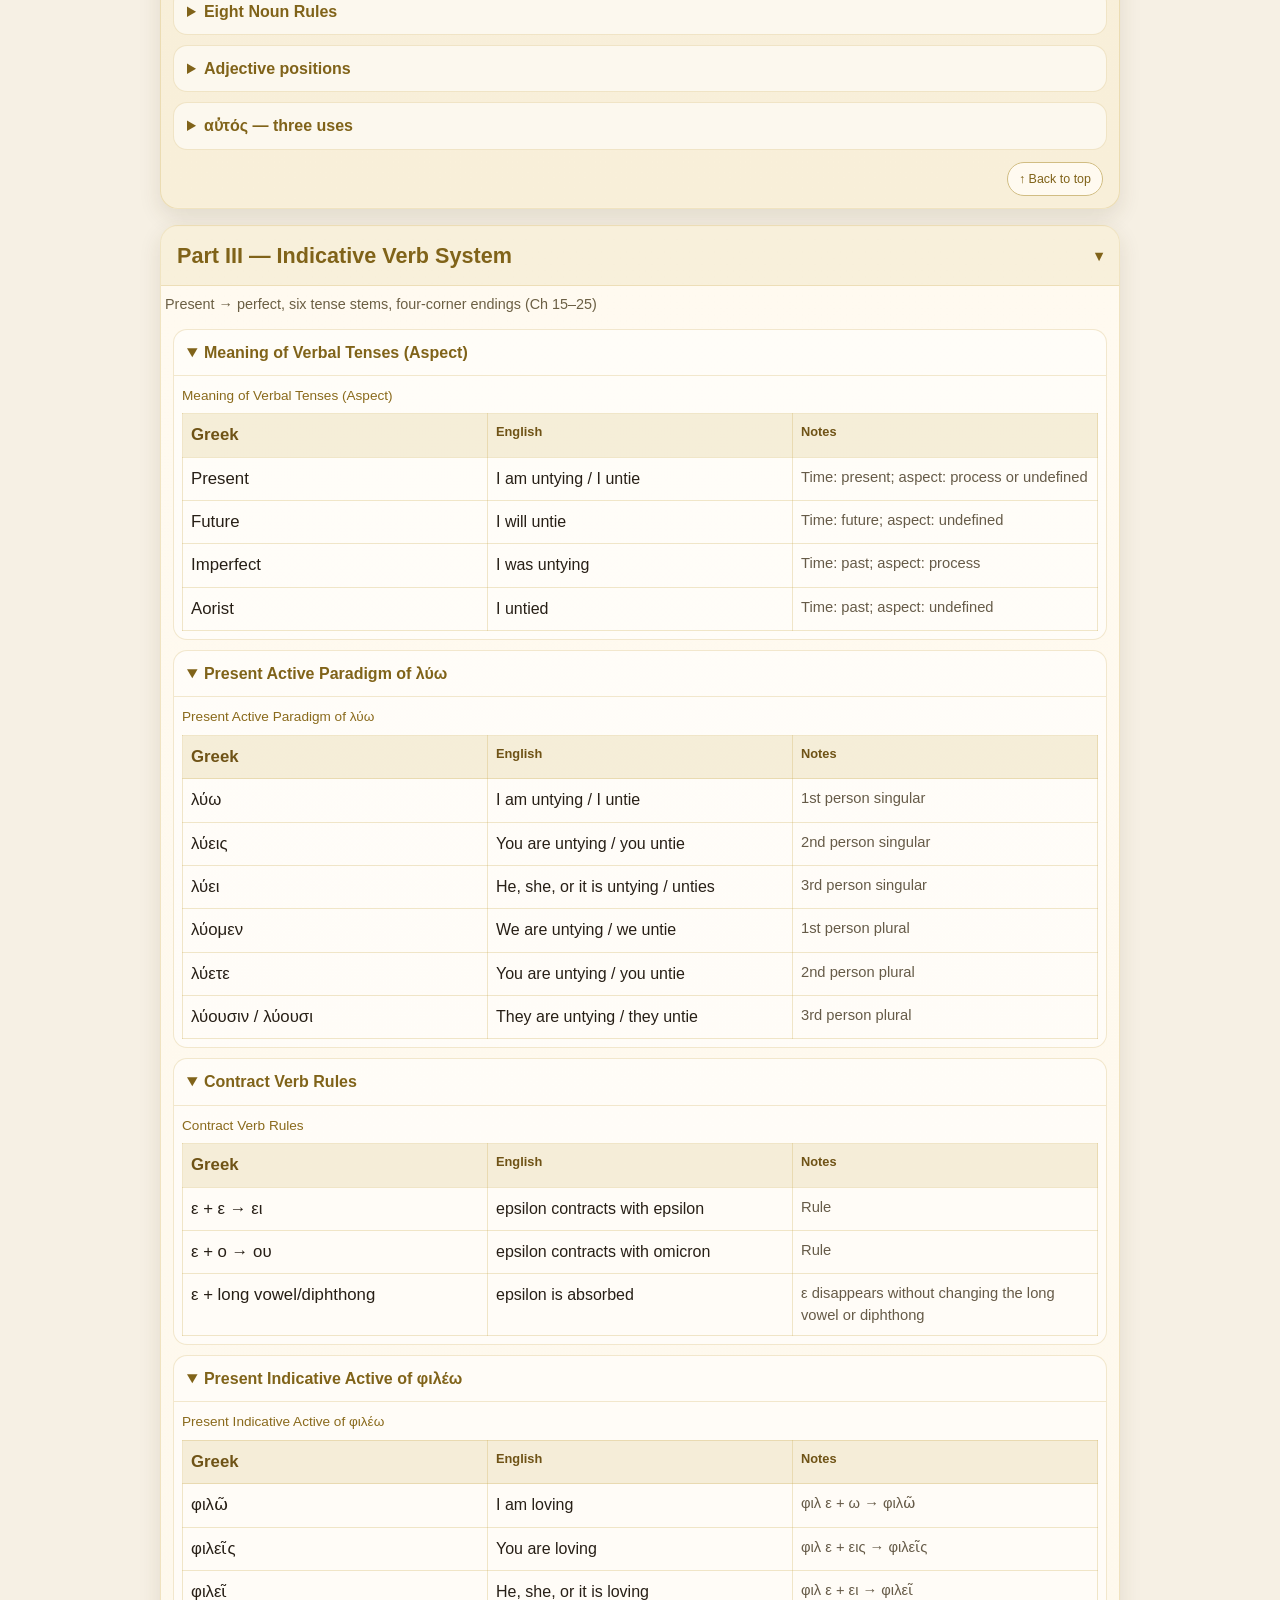
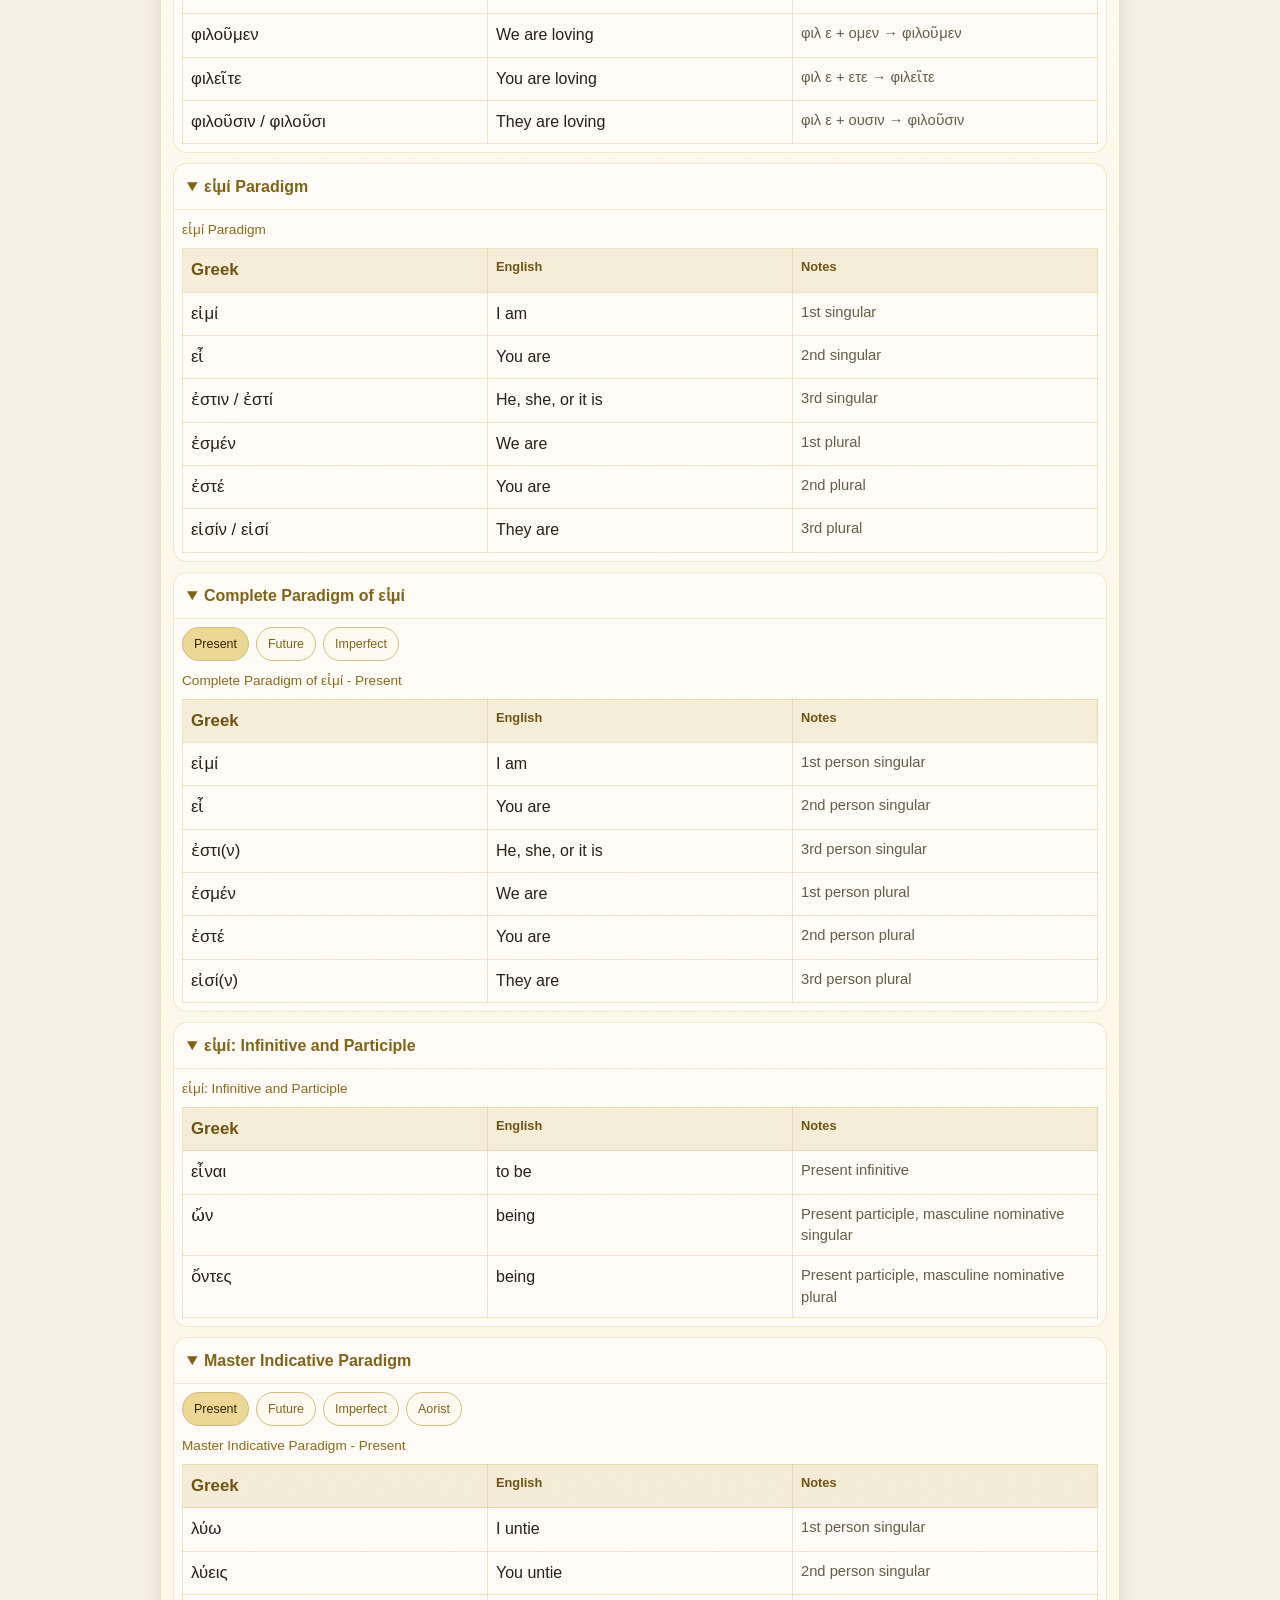
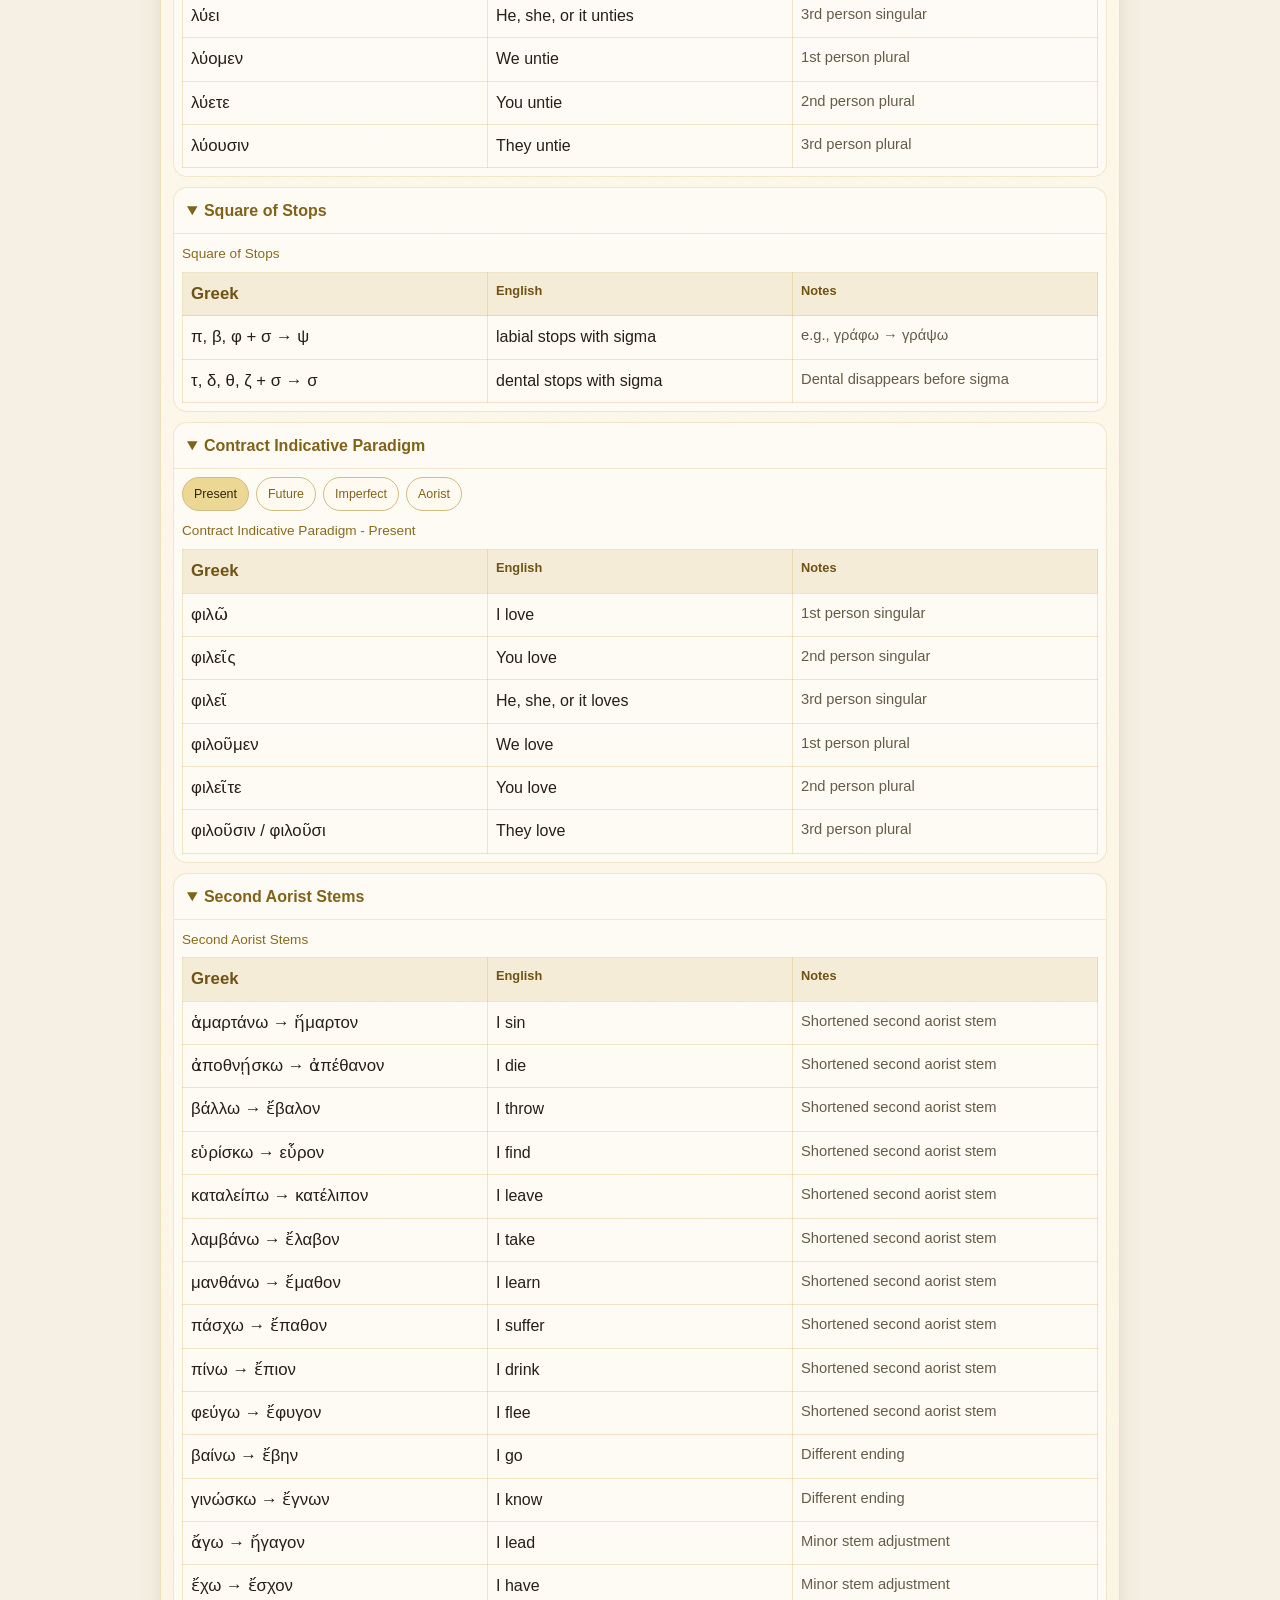
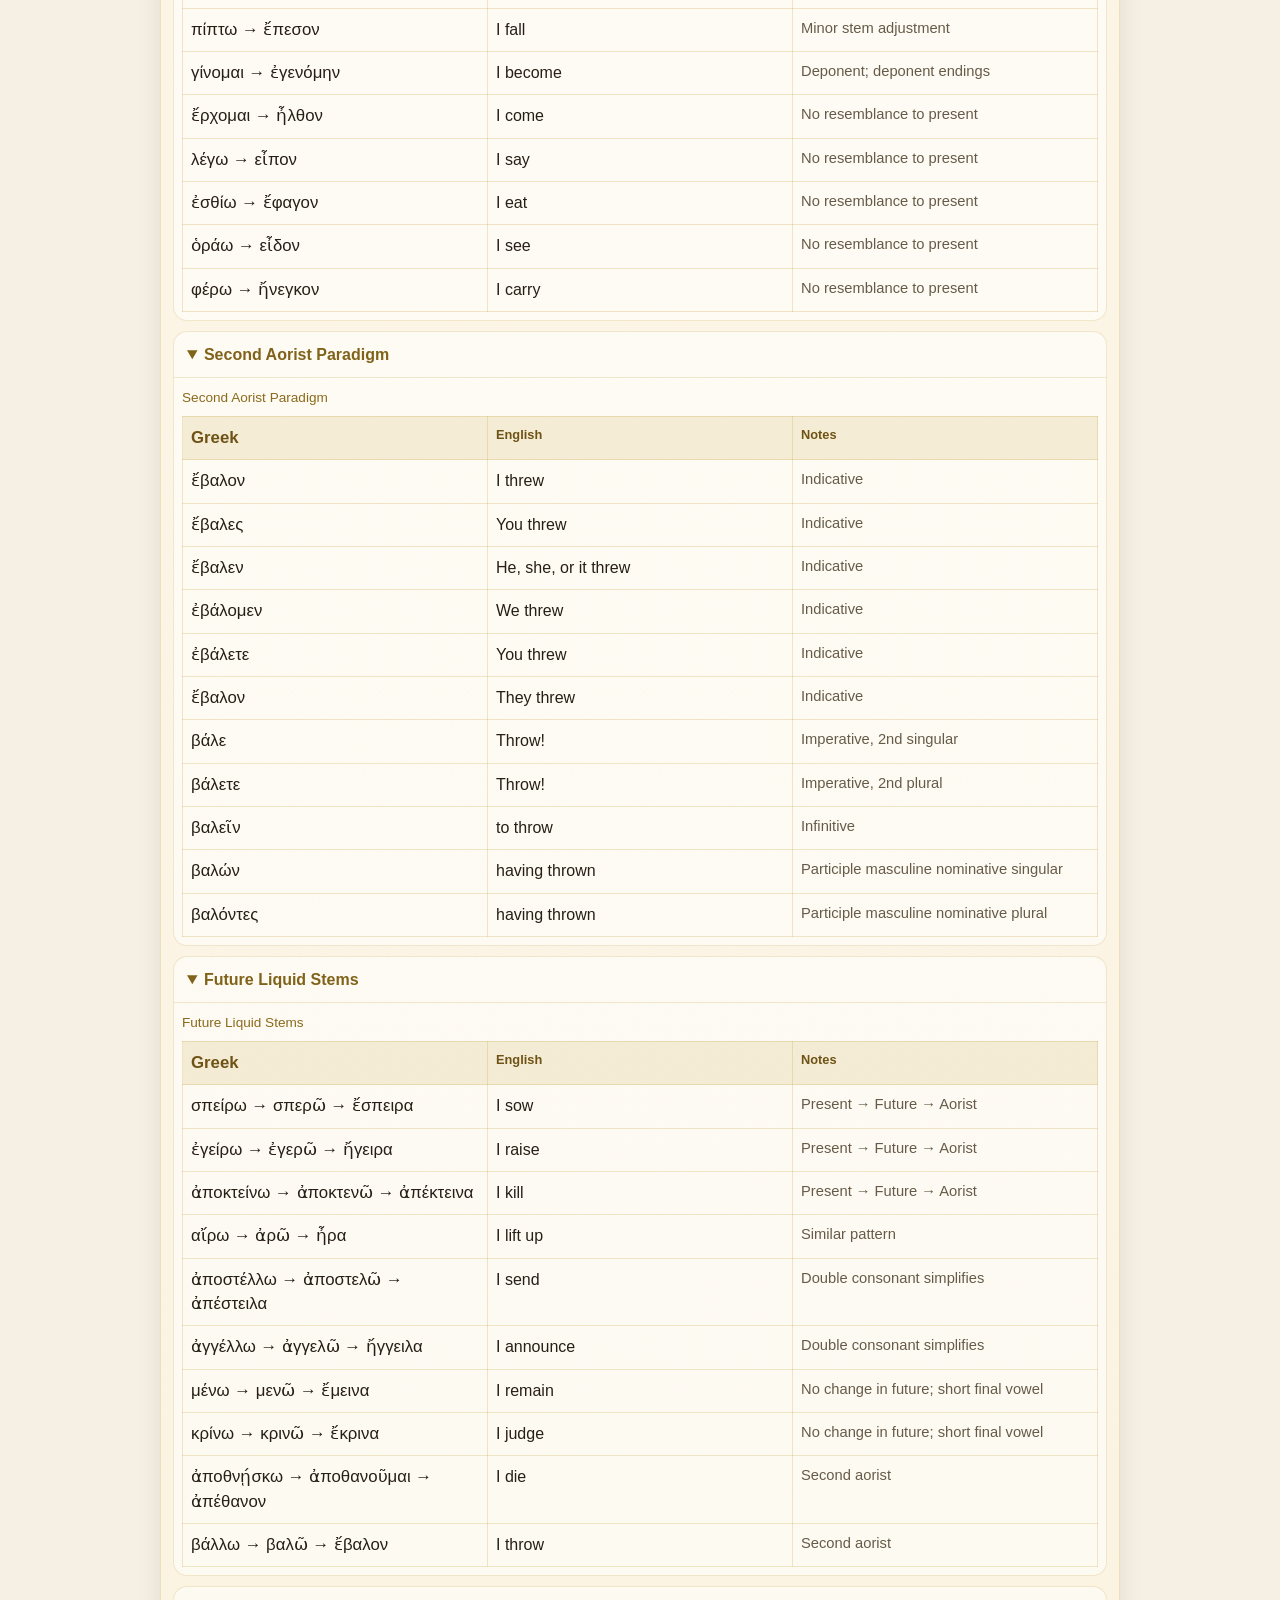
==== commit fd842e39: "Memorization: nom→gen→dat→acc order; participles required in parsing Paradigms page (pages/memorizat" ====
--- a/pages/memorization.html
+++ b/pages/memorization.html
@@ -473,53 +473,59 @@
 <div class="variant-controls"><label class="variant-btn" data-target="v5948003358601899943" data-variant="m" for="v5948003358601899943_m">Masculine λόγος</label>
 <label class="variant-btn" data-target="v5948003358601899943" data-variant="f" for="v5948003358601899943_f">Feminine ἀρχή</label>
 <label class="variant-btn" data-target="v5948003358601899943" data-variant="n" for="v5948003358601899943_n">Neuter ἔργον</label>
-</div><div class="variant-panel" data-target="v5948003358601899943" data-variant="m"><div class="table-wrap"><table class="mem-table"><caption>Noun and Article Paradigm - Masculine λόγος</caption><thead><tr><th class="greek">Greek</th><th class="english">English</th><th class="note">Notes</th></tr></thead><tbody><tr><td class="greek"><span class="val">ὁ λόγος</span></td><td class="english"><span class="val">the word (subject)</span></td><td class="note"><span class="val">Nom. sg.</span></td></tr><tr><td class="greek"><span class="val">τὸν λόγον</span></td><td class="english"><span class="val">the word (object)</span></td><td class="note"><span class="val">Acc. sg.</span></td></tr><tr><td class="greek"><span class="val">τοῦ λόγου</span></td><td class="english"><span class="val">the word (of)</span></td><td class="note"><span class="val">Gen. sg.</span></td></tr><tr><td class="greek"><span class="val">τῷ λόγῳ</span></td><td class="english"><span class="val">the word (to/for)</span></td><td class="note"><span class="val">Dat. sg.</span></td></tr><tr><td class="greek"><span class="val">οἱ λόγοι</span></td><td class="english"><span class="val">the words (subject)</span></td><td class="note"><span class="val">Nom. pl.</span></td></tr><tr><td class="greek"><span class="val">τοὺς λόγους</span></td><td class="english"><span class="val">the words (object)</span></td><td class="note"><span class="val">Acc. pl.</span></td></tr><tr><td class="greek"><span class="val">τῶν λόγων</span></td><td class="english"><span class="val">the words (of)</span></td><td class="note"><span class="val">Gen. pl.</span></td></tr><tr><td class="greek"><span class="val">τοῖς λόγοις</span></td><td class="english"><span class="val">the words (to/for)</span></td><td class="note"><span class="val">Dat. pl.</span></td></tr></tbody></table></div></div><div class="variant-panel" data-target="v5948003358601899943" data-variant="f"><div class="table-wrap"><table class="mem-table"><caption>Noun and Article Paradigm - Feminine ἀρχή</caption><thead><tr><th class="greek">Greek</th><th class="english">English</th><th class="note">Notes</th></tr></thead><tbody><tr><td class="greek"><span class="val">ἡ ἀρχή</span></td><td class="english"><span class="val">the beginning (subject)</span></td><td class="note"><span class="val">Nom. sg.</span></td></tr><tr><td class="greek"><span class="val">τὴν ἀρχήν</span></td><td class="english"><span class="val">the beginning (object)</span></td><td class="note"><span class="val">Acc. sg.</span></td></tr><tr><td class="greek"><span class="val">τῆς ἀρχῆς</span></td><td class="english"><span class="val">the beginning (of)</span></td><td class="note"><span class="val">Gen. sg.</span></td></tr><tr><td class="greek"><span class="val">τῇ ἀρχῇ</span></td><td class="english"><span class="val">the beginning (to/for)</span></td><td class="note"><span class="val">Dat. sg.</span></td></tr><tr><td class="greek"><span class="val">αἱ ἀρχαί</span></td><td class="english"><span class="val">the beginnings (subject)</span></td><td class="note"><span class="val">Nom. pl.</span></td></tr><tr><td class="greek"><span class="val">τὰς ἀρχάς</span></td><td class="english"><span class="val">the beginnings (object)</span></td><td class="note"><span class="val">Acc. pl.</span></td></tr><tr><td class="greek"><span class="val">τῶν ἀρχῶν</span></td><td class="english"><span class="val">the beginnings (of)</span></td><td class="note"><span class="val">Gen. pl.</span></td></tr><tr><td class="greek"><span class="val">ταῖς ἀρχαῖς</span></td><td class="english"><span class="val">the beginnings (to/for)</span></td><td class="note"><span class="val">Dat. pl.</span></td></tr></tbody></table></div></div><div class="variant-panel" data-target="v5948003358601899943" data-variant="n"><div class="table-wrap"><table class="mem-table"><caption>Noun and Article Paradigm - Neuter ἔργον</caption><thead><tr><th class="greek">Greek</th><th class="english">English</th><th class="note">Notes</th></tr></thead><tbody><tr><td class="greek"><span class="val">τὸ ἔργον</span></td><td class="english"><span class="val">the work (subject)</span></td><td class="note"><span class="val">Nom. sg.</span></td></tr><tr><td class="greek"><span class="val">τὸ ἔργον</span></td><td class="english"><span class="val">the work (object)</span></td><td class="note"><span class="val">Acc. sg.</span></td></tr><tr><td class="greek"><span class="val">τοῦ ἔργου</span></td><td class="english"><span class="val">the work (of)</span></td><td class="note"><span class="val">Gen. sg.</span></td></tr><tr><td class="greek"><span class="val">τῷ ἔργῳ</span></td><td class="english"><span class="val">the work (to/for)</span></td><td class="note"><span class="val">Dat. sg.</span></td></tr><tr><td class="greek"><span class="val">τὰ ἔργα</span></td><td class="english"><span class="val">the works (subject)</span></td><td class="note"><span class="val">Nom. pl.</span></td></tr><tr><td class="greek"><span class="val">τὰ ἔργα</span></td><td class="english"><span class="val">the works (object)</span></td><td class="note"><span class="val">Acc. pl.</span></td></tr><tr><td class="greek"><span class="val">τῶν ἔργων</span></td><td class="english"><span class="val">the works (of)</span></td><td class="note"><span class="val">Gen. pl.</span></td></tr><tr><td class="greek"><span class="val">τοῖς ἔργοις</span></td><td class="english"><span class="val">the works (to/for)</span></td><td class="note"><span class="val">Dat. pl.</span></td></tr></tbody></table></div></div></details><details open=""><summary>Variant Feminine Paradigms</summary><input checked="" class="variant-toggle" id="v3970709555123396956_day" name="v3970709555123396956" type="radio"/>
+</div><div class="variant-panel" data-target="v5948003358601899943" data-variant="m"><div class="table-wrap"><table class="mem-table"><caption>Noun and Article Paradigm - Masculine λόγος</caption><thead><tr><th class="greek">Greek</th><th class="english">English</th><th class="note">Notes</th></tr></thead><tbody><tr><td class="greek"><span class="val">ὁ λόγος</span></td><td class="english"><span class="val">the word (subject)</span></td><td class="note"><span class="val">Nom. sg.</span></td></tr><tr><td class="greek"><span class="val">τοῦ λόγου</span></td><td class="english"><span class="val">the word (of)</span></td><td class="note"><span class="val">Gen. sg.</span></td></tr><tr><td class="greek"><span class="val">τῷ λόγῳ</span></td><td class="english"><span class="val">the word (to/for)</span></td><td class="note"><span class="val">Dat. sg.</span></td></tr><tr><td class="greek"><span class="val">τὸν λόγον</span></td><td class="english"><span class="val">the word (object)</span></td><td class="note"><span class="val">Acc. sg.</span></td></tr><tr><td class="greek"><span class="val">οἱ λόγοι</span></td><td class="english"><span class="val">the words (subject)</span></td><td class="note"><span class="val">Nom. pl.</span></td></tr><tr><td class="greek"><span class="val">τῶν λόγων</span></td><td class="english"><span class="val">the words (of)</span></td><td class="note"><span class="val">Gen. pl.</span></td></tr><tr><td class="greek"><span class="val">τοῖς λόγοις</span></td><td class="english"><span class="val">the words (to/for)</span></td><td class="note"><span class="val">Dat. pl.</span></td></tr><tr><td class="greek"><span class="val">τοὺς λόγους</span></td><td class="english"><span class="val">the words (object)</span></td><td class="note"><span class="val">Acc. pl.</span></td></tr></tbody></table></div></div><div class="variant-panel" data-target="v5948003358601899943" data-variant="f"><div class="table-wrap"><table class="mem-table"><caption>Noun and Article Paradigm - Feminine ἀρχή</caption><thead><tr><th class="greek">Greek</th><th class="english">English</th><th class="note">Notes</th></tr></thead><tbody><tr><td class="greek"><span class="val">ἡ ἀρχή</span></td><td class="english"><span class="val">the beginning (subject)</span></td><td class="note"><span class="val">Nom. sg.</span></td></tr><tr><td class="greek"><span class="val">τῆς ἀρχῆς</span></td><td class="english"><span class="val">the beginning (of)</span></td><td class="note"><span class="val">Gen. sg.</span></td></tr><tr><td class="greek"><span class="val">τῇ ἀρχῇ</span></td><td class="english"><span class="val">the beginning (to/for)</span></td><td class="note"><span class="val">Dat. sg.</span></td></tr><tr><td class="greek"><span class="val">τὴν ἀρχήν</span></td><td class="english"><span class="val">the beginning (object)</span></td><td class="note"><span class="val">Acc. sg.</span></td></tr><tr><td class="greek"><span class="val">αἱ ἀρχαί</span></td><td class="english"><span class="val">the beginnings (subject)</span></td><td class="note"><span class="val">Nom. pl.</span></td></tr><tr><td class="greek"><span class="val">τῶν ἀρχῶν</span></td><td class="english"><span class="val">the beginnings (of)</span></td><td class="note"><span class="val">Gen. pl.</span></td></tr><tr><td class="greek"><span class="val">ταῖς ἀρχαῖς</span></td><td class="english"><span class="val">the beginnings (to/for)</span></td><td class="note"><span class="val">Dat. pl.</span></td></tr><tr><td class="greek"><span class="val">τὰς ἀρχάς</span></td><td class="english"><span class="val">the beginnings (object)</span></td><td class="note"><span class="val">Acc. pl.</span></td></tr></tbody></table></div></div><div class="variant-panel" data-target="v5948003358601899943" data-variant="n"><div class="table-wrap"><table class="mem-table"><caption>Noun and Article Paradigm - Neuter ἔργον</caption><thead><tr><th class="greek">Greek</th><th class="english">English</th><th class="note">Notes</th></tr></thead><tbody><tr><td class="greek"><span class="val">τὸ ἔργον</span></td><td class="english"><span class="val">the work (subject)</span></td><td class="note"><span class="val">Nom. sg.</span></td></tr><tr><td class="greek"><span class="val">τοῦ ἔργου</span></td><td class="english"><span class="val">the work (of)</span></td><td class="note"><span class="val">Gen. sg.</span></td></tr><tr><td class="greek"><span class="val">τῷ ἔργῳ</span></td><td class="english"><span class="val">the work (to/for)</span></td><td class="note"><span class="val">Dat. sg.</span></td></tr><tr><td class="greek"><span class="val">τὸ ἔργον</span></td><td class="english"><span class="val">the work (object)</span></td><td class="note"><span class="val">Acc. sg.</span></td></tr><tr><td class="greek"><span class="val">τὰ ἔργα</span></td><td class="english"><span class="val">the works (subject)</span></td><td class="note"><span class="val">Nom. pl.</span></td></tr><tr><td class="greek"><span class="val">τῶν ἔργων</span></td><td class="english"><span class="val">the works (of)</span></td><td class="note"><span class="val">Gen. pl.</span></td></tr><tr><td class="greek"><span class="val">τοῖς ἔργοις</span></td><td class="english"><span class="val">the works (to/for)</span></td><td class="note"><span class="val">Dat. pl.</span></td></tr><tr><td class="greek"><span class="val">τὰ ἔργα</span></td><td class="english"><span class="val">the works (object)</span></td><td class="note"><span class="val">Acc. pl.</span></td></tr></tbody></table></div></div></details><details open=""><summary>Variant Feminine Paradigms</summary><input checked="" class="variant-toggle" id="v3970709555123396956_day" name="v3970709555123396956" type="radio"/>
 <input class="variant-toggle" id="v3970709555123396956_glory" name="v3970709555123396956" type="radio"/>
 <input class="variant-toggle" id="v3970709555123396956_beginning" name="v3970709555123396956" type="radio"/>
 <div class="variant-controls"><label class="variant-btn" data-target="v3970709555123396956" data-variant="day" for="v3970709555123396956_day">Day</label>
 <label class="variant-btn" data-target="v3970709555123396956" data-variant="glory" for="v3970709555123396956_glory">Glory</label>
 <label class="variant-btn" data-target="v3970709555123396956" data-variant="beginning" for="v3970709555123396956_beginning">Beginning</label>
-</div><div class="variant-panel" data-target="v3970709555123396956" data-variant="day"><div class="table-wrap"><table class="mem-table"><caption>Variant Feminine Paradigms - Day</caption><thead><tr><th class="greek">Greek</th><th class="english">English</th><th class="note">Notes</th></tr></thead><tbody><tr><td class="greek"><span class="val">ἡμέρα</span></td><td class="english"><span class="val">day</span></td><td class="note"><span class="val">Nom. sg.</span></td></tr><tr><td class="greek"><span class="val">ἡμέραν</span></td><td class="english"><span class="val">day</span></td><td class="note"><span class="val">Acc. sg.</span></td></tr><tr><td class="greek"><span class="val">ἡμέρας</span></td><td class="english"><span class="val">day</span></td><td class="note"><span class="val">Gen. sg.</span></td></tr><tr><td class="greek"><span class="val">ἡμέρᾳ</span></td><td class="english"><span class="val">day</span></td><td class="note"><span class="val">Dat. sg.</span></td></tr><tr><td class="greek"><span class="val">ἡμέραι</span></td><td class="english"><span class="val">days</span></td><td class="note"><span class="val">Nom. pl.</span></td></tr><tr><td class="greek"><span class="val">ἡμέρας</span></td><td class="english"><span class="val">days</span></td><td class="note"><span class="val">Acc. pl.</span></td></tr><tr><td class="greek"><span class="val">ἡμερῶν</span></td><td class="english"><span class="val">days</span></td><td class="note"><span class="val">Gen. pl.</span></td></tr><tr><td class="greek"><span class="val">ἡμέραις</span></td><td class="english"><span class="val">days</span></td><td class="note"><span class="val">Dat. pl.</span></td></tr></tbody></table></div></div><div class="variant-panel" data-target="v3970709555123396956" data-variant="glory"><div class="table-wrap"><table class="mem-table"><caption>Variant Feminine Paradigms - Glory</caption><thead><tr><th class="greek">Greek</th><th class="english">English</th><th class="note">Notes</th></tr></thead><tbody><tr><td class="greek"><span class="val">δόξα</span></td><td class="english"><span class="val">glory</span></td><td class="note"><span class="val">Nom. sg.</span></td></tr><tr><td class="greek"><span class="val">δόξαν</span></td><td class="english"><span class="val">glory</span></td><td class="note"><span class="val">Acc. sg.</span></td></tr><tr><td class="greek"><span class="val">δόξης</span></td><td class="english"><span class="val">glory</span></td><td class="note"><span class="val">Gen. sg.</span></td></tr><tr><td class="greek"><span class="val">δόξῃ</span></td><td class="english"><span class="val">glory</span></td><td class="note"><span class="val">Dat. sg.</span></td></tr><tr><td class="greek"><span class="val">δόξαι</span></td><td class="english"><span class="val">glories</span></td><td class="note"><span class="val">Nom. pl.</span></td></tr><tr><td class="greek"><span class="val">δόξας</span></td><td class="english"><span class="val">glories</span></td><td class="note"><span class="val">Acc. pl.</span></td></tr><tr><td class="greek"><span class="val">δόξων</span></td><td class="english"><span class="val">glories</span></td><td class="note"><span class="val">Gen. pl.</span></td></tr><tr><td class="greek"><span class="val">δόξαις</span></td><td class="english"><span class="val">glories</span></td><td class="note"><span class="val">Dat. pl.</span></td></tr></tbody></table></div></div><div class="variant-panel" data-target="v3970709555123396956" data-variant="beginning"><div class="table-wrap"><table class="mem-table"><caption>Variant Feminine Paradigms - Beginning</caption><thead><tr><th class="greek">Greek</th><th class="english">English</th><th class="note">Notes</th></tr></thead><tbody><tr><td class="greek"><span class="val">ἀρχή</span></td><td class="english"><span class="val">beginning</span></td><td class="note"><span class="val">Nom. sg.</span></td></tr><tr><td class="greek"><span class="val">ἀρχήν</span></td><td class="english"><span class="val">beginning</span></td><td class="note"><span class="val">Acc. sg.</span></td></tr><tr><td class="greek"><span class="val">ἀρχῆς</span></td><td class="english"><span class="val">beginning</span></td><td class="note"><span class="val">Gen. sg.</span></td></tr><tr><td class="greek"><span class="val">ἀρχῇ</span></td><td class="english"><span class="val">beginning</span></td><td class="note"><span class="val">Dat. sg.</span></td></tr><tr><td class="greek"><span class="val">ἀρχαί</span></td><td class="english"><span class="val">beginnings</span></td><td class="note"><span class="val">Nom. pl.</span></td></tr><tr><td class="greek"><span class="val">ἀρχάς</span></td><td class="english"><span class="val">beginnings</span></td><td class="note"><span class="val">Acc. pl.</span></td></tr><tr><td class="greek"><span class="val">ἀρχῶν</span></td><td class="english"><span class="val">beginnings</span></td><td class="note"><span class="val">Gen. pl.</span></td></tr><tr><td class="greek"><span class="val">ἀρχαῖς</span></td><td class="english"><span class="val">beginnings</span></td><td class="note"><span class="val">Dat. pl.</span></td></tr></tbody></table></div></div></details><details open=""><summary>Third Declension Paradigms</summary><input checked="" class="variant-toggle" id="v302495086828593643_sarx" name="v302495086828593643" type="radio"/>
+</div><div class="variant-panel" data-target="v3970709555123396956" data-variant="day"><div class="table-wrap"><table class="mem-table"><caption>Variant Feminine Paradigms - Day</caption><thead><tr><th class="greek">Greek</th><th class="english">English</th><th class="note">Notes</th></tr></thead><tbody><tr><td class="greek"><span class="val">ἡμέρα</span></td><td class="english"><span class="val">day</span></td><td class="note"><span class="val">Nom. sg.</span></td></tr><tr><td class="greek"><span class="val">ἡμέρας</span></td><td class="english"><span class="val">day</span></td><td class="note"><span class="val">Gen. sg.</span></td></tr><tr><td class="greek"><span class="val">ἡμέρᾳ</span></td><td class="english"><span class="val">day</span></td><td class="note"><span class="val">Dat. sg.</span></td></tr><tr><td class="greek"><span class="val">ἡμέραν</span></td><td class="english"><span class="val">day</span></td><td class="note"><span class="val">Acc. sg.</span></td></tr><tr><td class="greek"><span class="val">ἡμέραι</span></td><td class="english"><span class="val">days</span></td><td class="note"><span class="val">Nom. pl.</span></td></tr><tr><td class="greek"><span class="val">ἡμερῶν</span></td><td class="english"><span class="val">days</span></td><td class="note"><span class="val">Gen. pl.</span></td></tr><tr><td class="greek"><span class="val">ἡμέραις</span></td><td class="english"><span class="val">days</span></td><td class="note"><span class="val">Dat. pl.</span></td></tr><tr><td class="greek"><span class="val">ἡμέρας</span></td><td class="english"><span class="val">days</span></td><td class="note"><span class="val">Acc. pl.</span></td></tr></tbody></table></div></div><div class="variant-panel" data-target="v3970709555123396956" data-variant="glory"><div class="table-wrap"><table class="mem-table"><caption>Variant Feminine Paradigms - Glory</caption><thead><tr><th class="greek">Greek</th><th class="english">English</th><th class="note">Notes</th></tr></thead><tbody><tr><td class="greek"><span class="val">δόξα</span></td><td class="english"><span class="val">glory</span></td><td class="note"><span class="val">Nom. sg.</span></td></tr><tr><td class="greek"><span class="val">δόξης</span></td><td class="english"><span class="val">glory</span></td><td class="note"><span class="val">Gen. sg.</span></td></tr><tr><td class="greek"><span class="val">δόξῃ</span></td><td class="english"><span class="val">glory</span></td><td class="note"><span class="val">Dat. sg.</span></td></tr><tr><td class="greek"><span class="val">δόξαν</span></td><td class="english"><span class="val">glory</span></td><td class="note"><span class="val">Acc. sg.</span></td></tr><tr><td class="greek"><span class="val">δόξαι</span></td><td class="english"><span class="val">glories</span></td><td class="note"><span class="val">Nom. pl.</span></td></tr><tr><td class="greek"><span class="val">δόξων</span></td><td class="english"><span class="val">glories</span></td><td class="note"><span class="val">Gen. pl.</span></td></tr><tr><td class="greek"><span class="val">δόξαις</span></td><td class="english"><span class="val">glories</span></td><td class="note"><span class="val">Dat. pl.</span></td></tr><tr><td class="greek"><span class="val">δόξας</span></td><td class="english"><span class="val">glories</span></td><td class="note"><span class="val">Acc. pl.</span></td></tr></tbody></table></div></div><div class="variant-panel" data-target="v3970709555123396956" data-variant="beginning"><div class="table-wrap"><table class="mem-table"><caption>Variant Feminine Paradigms - Beginning</caption><thead><tr><th class="greek">Greek</th><th class="english">English</th><th class="note">Notes</th></tr></thead><tbody><tr><td class="greek"><span class="val">ἀρχή</span></td><td class="english"><span class="val">beginning</span></td><td class="note"><span class="val">Nom. sg.</span></td></tr><tr><td class="greek"><span class="val">ἀρχῆς</span></td><td class="english"><span class="val">beginning</span></td><td class="note"><span class="val">Gen. sg.</span></td></tr><tr><td class="greek"><span class="val">ἀρχῇ</span></td><td class="english"><span class="val">beginning</span></td><td class="note"><span class="val">Dat. sg.</span></td></tr><tr><td class="greek"><span class="val">ἀρχήν</span></td><td class="english"><span class="val">beginning</span></td><td class="note"><span class="val">Acc. sg.</span></td></tr><tr><td class="greek"><span class="val">ἀρχαί</span></td><td class="english"><span class="val">beginnings</span></td><td class="note"><span class="val">Nom. pl.</span></td></tr><tr><td class="greek"><span class="val">ἀρχῶν</span></td><td class="english"><span class="val">beginnings</span></td><td class="note"><span class="val">Gen. pl.</span></td></tr><tr><td class="greek"><span class="val">ἀρχαῖς</span></td><td class="english"><span class="val">beginnings</span></td><td class="note"><span class="val">Dat. pl.</span></td></tr><tr><td class="greek"><span class="val">ἀρχάς</span></td><td class="english"><span class="val">beginnings</span></td><td class="note"><span class="val">Acc. pl.</span></td></tr></tbody></table></div></div></details><details open=""><summary>Third Declension Paradigms</summary><input checked="" class="variant-toggle" id="v302495086828593643_sarx" name="v302495086828593643" type="radio"/>
 <input class="variant-toggle" id="v302495086828593643_onoma" name="v302495086828593643" type="radio"/>
 <input class="variant-toggle" id="v302495086828593643_tis" name="v302495086828593643" type="radio"/>
 <div class="variant-controls"><label class="variant-btn" data-target="v302495086828593643" data-variant="sarx" for="v302495086828593643_sarx">κ stem σάρξ</label>
 <label class="variant-btn" data-target="v302495086828593643" data-variant="onoma" for="v302495086828593643_onoma">ματ stem ὄνομα</label>
 <label class="variant-btn" data-target="v302495086828593643" data-variant="tis" for="v302495086828593643_tis">ν stem τίς</label>
-</div><div class="variant-panel" data-target="v302495086828593643" data-variant="sarx"><div class="table-wrap"><table class="mem-table"><caption>Third Declension Paradigms - κ stem σάρξ</caption><thead><tr><th class="greek">Greek</th><th class="english">English</th><th class="note">Notes</th></tr></thead><tbody><tr><td class="greek"><span class="val">σάρξ</span></td><td class="english"><span class="val">flesh</span></td><td class="note"><span class="val">Nom. sg.</span></td></tr><tr><td class="greek"><span class="val">σάρκα</span></td><td class="english"><span class="val">flesh</span></td><td class="note"><span class="val">Acc. sg.</span></td></tr><tr><td class="greek"><span class="val">σαρκός</span></td><td class="english"><span class="val">flesh</span></td><td class="note"><span class="val">Gen. sg.</span></td></tr><tr><td class="greek"><span class="val">σαρκί</span></td><td class="english"><span class="val">flesh</span></td><td class="note"><span class="val">Dat. sg.</span></td></tr><tr><td class="greek"><span class="val">σάρκες</span></td><td class="english"><span class="val">flesh</span></td><td class="note"><span class="val">Nom. pl.</span></td></tr><tr><td class="greek"><span class="val">σάρκας</span></td><td class="english"><span class="val">flesh</span></td><td class="note"><span class="val">Acc. pl.</span></td></tr><tr><td class="greek"><span class="val">σαρκῶν</span></td><td class="english"><span class="val">flesh</span></td><td class="note"><span class="val">Gen. pl.</span></td></tr><tr><td class="greek"><span class="val">σαρξί(ν)</span></td><td class="english"><span class="val">flesh</span></td><td class="note"><span class="val">Dat. pl.</span></td></tr></tbody></table></div></div><div class="variant-panel" data-target="v302495086828593643" data-variant="onoma"><div class="table-wrap"><table class="mem-table"><caption>Third Declension Paradigms - ματ stem ὄνομα</caption><thead><tr><th class="greek">Greek</th><th class="english">English</th><th class="note">Notes</th></tr></thead><tbody><tr><td class="greek"><span class="val">ὄνομα</span></td><td class="english"><span class="val">name</span></td><td class="note"><span class="val">Nom. sg.</span></td></tr><tr><td class="greek"><span class="val">ὄνομα</span></td><td class="english"><span class="val">name</span></td><td class="note"><span class="val">Acc. sg.</span></td></tr><tr><td class="greek"><span class="val">ὀνόματος</span></td><td class="english"><span class="val">name</span></td><td class="note"><span class="val">Gen. sg.</span></td></tr><tr><td class="greek"><span class="val">ὀνόματι</span></td><td class="english"><span class="val">name</span></td><td class="note"><span class="val">Dat. sg.</span></td></tr><tr><td class="greek"><span class="val">ὀνόματα</span></td><td class="english"><span class="val">name</span></td><td class="note"><span class="val">Nom. pl.</span></td></tr><tr><td class="greek"><span class="val">ὀνόματα</span></td><td class="english"><span class="val">name</span></td><td class="note"><span class="val">Acc. pl.</span></td></tr><tr><td class="greek"><span class="val">ὀνομάτων</span></td><td class="english"><span class="val">name</span></td><td class="note"><span class="val">Gen. pl.</span></td></tr><tr><td class="greek"><span class="val">ὀνόμασι(ν)</span></td><td class="english"><span class="val">name</span></td><td class="note"><span class="val">Dat. pl.</span></td></tr></tbody></table></div></div><div class="variant-panel" data-target="v302495086828593643" data-variant="tis"><div class="table-wrap"><table class="mem-table"><caption>Third Declension Paradigms - ν stem τίς</caption><thead><tr><th class="greek">Greek</th><th class="english">English</th><th class="note">Notes</th></tr></thead><tbody><tr><td class="greek"><span class="val">τίς</span></td><td class="english"><span class="val">who? / someone</span></td><td class="note"><span class="val">Nom. sg.</span></td></tr><tr><td class="greek"><span class="val">τίνα</span></td><td class="english"><span class="val">who? / someone</span></td><td class="note"><span class="val">Acc. sg.</span></td></tr><tr><td class="greek"><span class="val">τίνος</span></td><td class="english"><span class="val">who? / someone</span></td><td class="note"><span class="val">Gen. sg.</span></td></tr><tr><td class="greek"><span class="val">τίνι</span></td><td class="english"><span class="val">who? / someone</span></td><td class="note"><span class="val">Dat. sg.</span></td></tr><tr><td class="greek"><span class="val">τίνες</span></td><td class="english"><span class="val">who? / someone</span></td><td class="note"><span class="val">Nom. pl.</span></td></tr><tr><td class="greek"><span class="val">τίνας</span></td><td class="english"><span class="val">who? / someone</span></td><td class="note"><span class="val">Acc. pl.</span></td></tr><tr><td class="greek"><span class="val">τίνων</span></td><td class="english"><span class="val">who? / someone</span></td><td class="note"><span class="val">Gen. pl.</span></td></tr><tr><td class="greek"><span class="val">τίσι(ν)</span></td><td class="english"><span class="val">who? / someone</span></td><td class="note"><span class="val">Dat. pl.</span></td></tr></tbody></table></div></div></details><details open=""><summary>Other Third Declension: πλείων</summary><input checked="" class="variant-toggle" id="v315473052739111879_mf" name="v315473052739111879" type="radio"/>
+</div><div class="variant-panel" data-target="v302495086828593643" data-variant="sarx"><div class="table-wrap"><table class="mem-table"><caption>Third Declension Paradigms - κ stem σάρξ</caption><thead><tr><th class="greek">Greek</th><th class="english">English</th><th class="note">Notes</th></tr></thead><tbody><tr><td class="greek"><span class="val">σάρξ</span></td><td class="english"><span class="val">flesh</span></td><td class="note"><span class="val">Nom. sg.</span></td></tr><tr><td class="greek"><span class="val">σαρκός</span></td><td class="english"><span class="val">flesh</span></td><td class="note"><span class="val">Gen. sg.</span></td></tr><tr><td class="greek"><span class="val">σαρκί</span></td><td class="english"><span class="val">flesh</span></td><td class="note"><span class="val">Dat. sg.</span></td></tr><tr><td class="greek"><span class="val">σάρκα</span></td><td class="english"><span class="val">flesh</span></td><td class="note"><span class="val">Acc. sg.</span></td></tr><tr><td class="greek"><span class="val">σάρκες</span></td><td class="english"><span class="val">flesh</span></td><td class="note"><span class="val">Nom. pl.</span></td></tr><tr><td class="greek"><span class="val">σαρκῶν</span></td><td class="english"><span class="val">flesh</span></td><td class="note"><span class="val">Gen. pl.</span></td></tr><tr><td class="greek"><span class="val">σαρξί(ν)</span></td><td class="english"><span class="val">flesh</span></td><td class="note"><span class="val">Dat. pl.</span></td></tr><tr><td class="greek"><span class="val">σάρκας</span></td><td class="english"><span class="val">flesh</span></td><td class="note"><span class="val">Acc. pl.</span></td></tr></tbody></table></div></div><div class="variant-panel" data-target="v302495086828593643" data-variant="onoma"><div class="table-wrap"><table class="mem-table"><caption>Third Declension Paradigms - ματ stem ὄνομα</caption><thead><tr><th class="greek">Greek</th><th class="english">English</th><th class="note">Notes</th></tr></thead><tbody><tr><td class="greek"><span class="val">ὄνομα</span></td><td class="english"><span class="val">name</span></td><td class="note"><span class="val">Nom. sg.</span></td></tr><tr><td class="greek"><span class="val">ὀνόματος</span></td><td class="english"><span class="val">name</span></td><td class="note"><span class="val">Gen. sg.</span></td></tr><tr><td class="greek"><span class="val">ὀνόματι</span></td><td class="english"><span class="val">name</span></td><td class="note"><span class="val">Dat. sg.</span></td></tr><tr><td class="greek"><span class="val">ὄνομα</span></td><td class="english"><span class="val">name</span></td><td class="note"><span class="val">Acc. sg.</span></td></tr><tr><td class="greek"><span class="val">ὀνόματα</span></td><td class="english"><span class="val">name</span></td><td class="note"><span class="val">Nom. pl.</span></td></tr><tr><td class="greek"><span class="val">ὀνομάτων</span></td><td class="english"><span class="val">name</span></td><td class="note"><span class="val">Gen. pl.</span></td></tr><tr><td class="greek"><span class="val">ὀνόμασι(ν)</span></td><td class="english"><span class="val">name</span></td><td class="note"><span class="val">Dat. pl.</span></td></tr><tr><td class="greek"><span class="val">ὀνόματα</span></td><td class="english"><span class="val">name</span></td><td class="note"><span class="val">Acc. pl.</span></td></tr></tbody></table></div></div><div class="variant-panel" data-target="v302495086828593643" data-variant="tis"><div class="table-wrap"><table class="mem-table"><caption>Third Declension Paradigms - ν stem τίς</caption><thead><tr><th class="greek">Greek</th><th class="english">English</th><th class="note">Notes</th></tr></thead><tbody><tr><td class="greek"><span class="val">τίς</span></td><td class="english"><span class="val">who? / someone</span></td><td class="note"><span class="val">Nom. sg.</span></td></tr><tr><td class="greek"><span class="val">τίνος</span></td><td class="english"><span class="val">who? / someone</span></td><td class="note"><span class="val">Gen. sg.</span></td></tr><tr><td class="greek"><span class="val">τίνι</span></td><td class="english"><span class="val">who? / someone</span></td><td class="note"><span class="val">Dat. sg.</span></td></tr><tr><td class="greek"><span class="val">τίνα</span></td><td class="english"><span class="val">who? / someone</span></td><td class="note"><span class="val">Acc. sg.</span></td></tr><tr><td class="greek"><span class="val">τίνες</span></td><td class="english"><span class="val">who? / someone</span></td><td class="note"><span class="val">Nom. pl.</span></td></tr><tr><td class="greek"><span class="val">τίνων</span></td><td class="english"><span class="val">who? / someone</span></td><td class="note"><span class="val">Gen. pl.</span></td></tr><tr><td class="greek"><span class="val">τίσι(ν)</span></td><td class="english"><span class="val">who? / someone</span></td><td class="note"><span class="val">Dat. pl.</span></td></tr><tr><td class="greek"><span class="val">τίνας</span></td><td class="english"><span class="val">who? / someone</span></td><td class="note"><span class="val">Acc. pl.</span></td></tr></tbody></table></div></div></details><details open=""><summary>Other Third Declension: πλείων</summary><input checked="" class="variant-toggle" id="v315473052739111879_mf" name="v315473052739111879" type="radio"/>
 <input class="variant-toggle" id="v315473052739111879_n" name="v315473052739111879" type="radio"/>
 <div class="variant-controls"><label class="variant-btn" data-target="v315473052739111879" data-variant="mf" for="v315473052739111879_mf">Masculine/Feminine</label>
 <label class="variant-btn" data-target="v315473052739111879" data-variant="n" for="v315473052739111879_n">Neuter</label>
-</div><div class="variant-panel" data-target="v315473052739111879" data-variant="mf"><div class="table-wrap"><table class="mem-table"><caption>Other Third Declension: πλείων - Masculine/Feminine</caption><thead><tr><th class="greek">Greek</th><th class="english">English</th><th class="note">Notes</th></tr></thead><tbody><tr><td class="greek"><span class="val">πλείων</span></td><td class="english"><span class="val">more</span></td><td class="note"><span class="val">Nom. sg.</span></td></tr><tr><td class="greek"><span class="val">πλείονα</span></td><td class="english"><span class="val">more</span></td><td class="note"><span class="val">Acc. sg.</span></td></tr><tr><td class="greek"><span class="val">πλείονος</span></td><td class="english"><span class="val">more</span></td><td class="note"><span class="val">Gen. sg.</span></td></tr><tr><td class="greek"><span class="val">πλείονι</span></td><td class="english"><span class="val">more</span></td><td class="note"><span class="val">Dat. sg.</span></td></tr><tr><td class="greek"><span class="val">πλείονες</span></td><td class="english"><span class="val">more</span></td><td class="note"><span class="val">Nom. pl.</span></td></tr><tr><td class="greek"><span class="val">πλείονας</span></td><td class="english"><span class="val">more</span></td><td class="note"><span class="val">Acc. pl.</span></td></tr><tr><td class="greek"><span class="val">πλειόνων</span></td><td class="english"><span class="val">more</span></td><td class="note"><span class="val">Gen. pl.</span></td></tr><tr><td class="greek"><span class="val">πλείοσιν</span></td><td class="english"><span class="val">more</span></td><td class="note"><span class="val">Dat. pl.</span></td></tr></tbody></table></div></div><div class="variant-panel" data-target="v315473052739111879" data-variant="n"><div class="table-wrap"><table class="mem-table"><caption>Other Third Declension: πλείων - Neuter</caption><thead><tr><th class="greek">Greek</th><th class="english">English</th><th class="note">Notes</th></tr></thead><tbody><tr><td class="greek"><span class="val">πλεῖον</span></td><td class="english"><span class="val">more</span></td><td class="note"><span class="val">Nom. sg.</span></td></tr><tr><td class="greek"><span class="val">πλεῖον</span></td><td class="english"><span class="val">more</span></td><td class="note"><span class="val">Acc. sg.</span></td></tr><tr><td class="greek"><span class="val">πλείονος</span></td><td class="english"><span class="val">more</span></td><td class="note"><span class="val">Gen. sg.</span></td></tr><tr><td class="greek"><span class="val">πλείονι</span></td><td class="english"><span class="val">more</span></td><td class="note"><span class="val">Dat. sg.</span></td></tr><tr><td class="greek"><span class="val">πλείονα</span></td><td class="english"><span class="val">more</span></td><td class="note"><span class="val">Nom. pl.</span></td></tr><tr><td class="greek"><span class="val">πλείονα</span></td><td class="english"><span class="val">more</span></td><td class="note"><span class="val">Acc. pl.</span></td></tr><tr><td class="greek"><span class="val">πλειόνων</span></td><td class="english"><span class="val">more</span></td><td class="note"><span class="val">Gen. pl.</span></td></tr><tr><td class="greek"><span class="val">πλείοσιν</span></td><td class="english"><span class="val">more</span></td><td class="note"><span class="val">Dat. pl.</span></td></tr></tbody></table></div></div></details><details open=""><summary>Other Third Declension: ἀστήρ</summary><div class="table-wrap"><table class="mem-table"><caption>Other Third Declension: ἀστήρ</caption><thead><tr><th class="greek">Greek</th><th class="english">English</th><th class="note">Notes</th></tr></thead><tbody><tr><td class="greek"><span class="val">ἀστήρ</span></td><td class="english"><span class="val">star</span></td><td class="note"><span class="val">Nom. singular</span></td></tr><tr><td class="greek"><span class="val">ἀστέρα</span></td><td class="english"><span class="val">star</span></td><td class="note"><span class="val">Acc. singular</span></td></tr><tr><td class="greek"><span class="val">ἀστέρος</span></td><td class="english"><span class="val">star</span></td><td class="note"><span class="val">Gen. singular</span></td></tr><tr><td class="greek"><span class="val">ἀστέρι</span></td><td class="english"><span class="val">star</span></td><td class="note"><span class="val">Dat. singular</span></td></tr><tr><td class="greek"><span class="val">ἀστέρες</span></td><td class="english"><span class="val">stars</span></td><td class="note"><span class="val">Nom. plural</span></td></tr><tr><td class="greek"><span class="val">ἀστέρας</span></td><td class="english"><span class="val">stars</span></td><td class="note"><span class="val">Acc. plural</span></td></tr><tr><td class="greek"><span class="val">ἀστέρων</span></td><td class="english"><span class="val">stars</span></td><td class="note"><span class="val">Gen. plural</span></td></tr><tr><td class="greek"><span class="val">ἀστέρσιν</span></td><td class="english"><span class="val">stars</span></td><td class="note"><span class="val">Dat. plural</span></td></tr></tbody></table></div></details><details open=""><summary>Other Third Declension: πόλις and βασιλεύς</summary><div class="table-wrap"><table class="mem-table"><caption>Other Third Declension: πόλις and βασιλεύς</caption><thead><tr><th class="greek">Greek</th><th class="english">English</th><th class="note">Notes</th></tr></thead><tbody><tr><td class="greek"><span class="val">πόλις</span></td><td class="english"><span class="val">city</span></td><td class="note"><span class="val">Nom. singular</span></td></tr><tr><td class="greek"><span class="val">πόλιν</span></td><td class="english"><span class="val">city</span></td><td class="note"><span class="val">Acc. singular</span></td></tr><tr><td class="greek"><span class="val">πόλεως</span></td><td class="english"><span class="val">of city</span></td><td class="note"><span class="val">Gen. singular</span></td></tr><tr><td class="greek"><span class="val">πόλει</span></td><td class="english"><span class="val">to/for city</span></td><td class="note"><span class="val">Dat. singular</span></td></tr><tr><td class="greek"><span class="val">πόλεις</span></td><td class="english"><span class="val">cities</span></td><td class="note"><span class="val">Nom./acc. plural</span></td></tr><tr><td class="greek"><span class="val">πόλεων</span></td><td class="english"><span class="val">of cities</span></td><td class="note"><span class="val">Gen. plural</span></td></tr><tr><td class="greek"><span class="val">πόλεσιν</span></td><td class="english"><span class="val">to/for cities</span></td><td class="note"><span class="val">Dat. plural</span></td></tr><tr><td class="greek"><span class="val">βασιλεύς</span></td><td class="english"><span class="val">king</span></td><td class="note"><span class="val">Nom. singular</span></td></tr><tr><td class="greek"><span class="val">βασιλέα</span></td><td class="english"><span class="val">king</span></td><td class="note"><span class="val">Acc. singular</span></td></tr><tr><td class="greek"><span class="val">βασιλέως</span></td><td class="english"><span class="val">of king</span></td><td class="note"><span class="val">Gen. singular</span></td></tr><tr><td class="greek"><span class="val">βασιλεῖ</span></td><td class="english"><span class="val">to/for king</span></td><td class="note"><span class="val">Dat. singular</span></td></tr><tr><td class="greek"><span class="val">βασιλεῖς</span></td><td class="english"><span class="val">kings</span></td><td class="note"><span class="val">Nom./acc. plural</span></td></tr><tr><td class="greek"><span class="val">βασιλέων</span></td><td class="english"><span class="val">of kings</span></td><td class="note"><span class="val">Gen. plural</span></td></tr><tr><td class="greek"><span class="val">βασιλεῦσιν</span></td><td class="english"><span class="val">to/for kings</span></td><td class="note"><span class="val">Dat. plural</span></td></tr></tbody></table></div></details><details open=""><summary>πᾶς Paradigm</summary><input checked="" class="variant-toggle" id="v9007925040470001554_m" name="v9007925040470001554" type="radio"/>
+</div><div class="variant-panel" data-target="v315473052739111879" data-variant="mf"><div class="table-wrap"><table class="mem-table"><caption>Other Third Declension: πλείων - Masculine/Feminine</caption><thead><tr><th class="greek">Greek</th><th class="english">English</th><th class="note">Notes</th></tr></thead><tbody><tr><td class="greek"><span class="val">πλείων</span></td><td class="english"><span class="val">more</span></td><td class="note"><span class="val">Nom. sg.</span></td></tr><tr><td class="greek"><span class="val">πλείονος</span></td><td class="english"><span class="val">more</span></td><td class="note"><span class="val">Gen. sg.</span></td></tr><tr><td class="greek"><span class="val">πλείονι</span></td><td class="english"><span class="val">more</span></td><td class="note"><span class="val">Dat. sg.</span></td></tr><tr><td class="greek"><span class="val">πλείονα</span></td><td class="english"><span class="val">more</span></td><td class="note"><span class="val">Acc. sg.</span></td></tr><tr><td class="greek"><span class="val">πλείονες</span></td><td class="english"><span class="val">more</span></td><td class="note"><span class="val">Nom. pl.</span></td></tr><tr><td class="greek"><span class="val">πλειόνων</span></td><td class="english"><span class="val">more</span></td><td class="note"><span class="val">Gen. pl.</span></td></tr><tr><td class="greek"><span class="val">πλείοσιν</span></td><td class="english"><span class="val">more</span></td><td class="note"><span class="val">Dat. pl.</span></td></tr><tr><td class="greek"><span class="val">πλείονας</span></td><td class="english"><span class="val">more</span></td><td class="note"><span class="val">Acc. pl.</span></td></tr></tbody></table></div></div><div class="variant-panel" data-target="v315473052739111879" data-variant="n"><div class="table-wrap"><table class="mem-table"><caption>Other Third Declension: πλείων - Neuter</caption><thead><tr><th class="greek">Greek</th><th class="english">English</th><th class="note">Notes</th></tr></thead><tbody><tr><td class="greek"><span class="val">πλεῖον</span></td><td class="english"><span class="val">more</span></td><td class="note"><span class="val">Nom. sg.</span></td></tr><tr><td class="greek"><span class="val">πλείονος</span></td><td class="english"><span class="val">more</span></td><td class="note"><span class="val">Gen. sg.</span></td></tr><tr><td class="greek"><span class="val">πλείονι</span></td><td class="english"><span class="val">more</span></td><td class="note"><span class="val">Dat. sg.</span></td></tr><tr><td class="greek"><span class="val">πλεῖον</span></td><td class="english"><span class="val">more</span></td><td class="note"><span class="val">Acc. sg.</span></td></tr><tr><td class="greek"><span class="val">πλείονα</span></td><td class="english"><span class="val">more</span></td><td class="note"><span class="val">Nom. pl.</span></td></tr><tr><td class="greek"><span class="val">πλειόνων</span></td><td class="english"><span class="val">more</span></td><td class="note"><span class="val">Gen. pl.</span></td></tr><tr><td class="greek"><span class="val">πλείοσιν</span></td><td class="english"><span class="val">more</span></td><td class="note"><span class="val">Dat. pl.</span></td></tr><tr><td class="greek"><span class="val">πλείονα</span></td><td class="english"><span class="val">more</span></td><td class="note"><span class="val">Acc. pl.</span></td></tr></tbody></table></div></div></details><details open=""><summary>Other Third Declension: ἀστήρ</summary><div class="table-wrap"><table class="mem-table"><caption>Other Third Declension: ἀστήρ</caption><thead><tr><th class="greek">Greek</th><th class="english">English</th><th class="note">Notes</th></tr></thead><tbody><tr><td class="greek"><span class="val">ἀστήρ</span></td><td class="english"><span class="val">star</span></td><td class="note"><span class="val">Nom. singular</span></td></tr><tr><td class="greek"><span class="val">ἀστέρος</span></td><td class="english"><span class="val">star</span></td><td class="note"><span class="val">Gen. singular</span></td></tr><tr><td class="greek"><span class="val">ἀστέρι</span></td><td class="english"><span class="val">star</span></td><td class="note"><span class="val">Dat. singular</span></td></tr><tr><td class="greek"><span class="val">ἀστέρα</span></td><td class="english"><span class="val">star</span></td><td class="note"><span class="val">Acc. singular</span></td></tr><tr><td class="greek"><span class="val">ἀστέρες</span></td><td class="english"><span class="val">stars</span></td><td class="note"><span class="val">Nom. plural</span></td></tr><tr><td class="greek"><span class="val">ἀστέρων</span></td><td class="english"><span class="val">stars</span></td><td class="note"><span class="val">Gen. plural</span></td></tr><tr><td class="greek"><span class="val">ἀστέρσιν</span></td><td class="english"><span class="val">stars</span></td><td class="note"><span class="val">Dat. plural</span></td></tr><tr><td class="greek"><span class="val">ἀστέρας</span></td><td class="english"><span class="val">stars</span></td><td class="note"><span class="val">Acc. plural</span></td></tr></tbody></table></div></details><details open=""><summary>Other Third Declension: πόλις and βασιλεύς</summary><div class="table-wrap"><table class="mem-table"><caption>Other Third Declension: πόλις and βασιλεύς</caption><thead><tr><th class="greek">Greek</th><th class="english">English</th><th class="note">Notes</th></tr></thead><tbody><tr><td class="greek"><span class="val">πόλις</span></td><td class="english"><span class="val">city</span></td><td class="note"><span class="val">Nom. singular</span></td></tr><tr><td class="greek"><span class="val">πόλεως</span></td><td class="english"><span class="val">of city</span></td><td class="note"><span class="val">Gen. singular</span></td></tr><tr><td class="greek"><span class="val">πόλει</span></td><td class="english"><span class="val">to/for city</span></td><td class="note"><span class="val">Dat. singular</span></td></tr><tr><td class="greek"><span class="val">πόλιν</span></td><td class="english"><span class="val">city</span></td><td class="note"><span class="val">Acc. singular</span></td></tr><tr><td class="greek"><span class="val">πόλεις</span></td><td class="english"><span class="val">cities</span></td><td class="note"><span class="val">Nom./acc. plural</span></td></tr><tr><td class="greek"><span class="val">πόλεων</span></td><td class="english"><span class="val">of cities</span></td><td class="note"><span class="val">Gen. plural</span></td></tr><tr><td class="greek"><span class="val">πόλεσιν</span></td><td class="english"><span class="val">to/for cities</span></td><td class="note"><span class="val">Dat. plural</span></td></tr><tr><td class="greek"><span class="val">βασιλεύς</span></td><td class="english"><span class="val">king</span></td><td class="note"><span class="val">Nom. singular</span></td></tr><tr><td class="greek"><span class="val">βασιλέως</span></td><td class="english"><span class="val">of king</span></td><td class="note"><span class="val">Gen. singular</span></td></tr><tr><td class="greek"><span class="val">βασιλεῖ</span></td><td class="english"><span class="val">to/for king</span></td><td class="note"><span class="val">Dat. singular</span></td></tr><tr><td class="greek"><span class="val">βασιλέα</span></td><td class="english"><span class="val">king</span></td><td class="note"><span class="val">Acc. singular</span></td></tr><tr><td class="greek"><span class="val">βασιλεῖς</span></td><td class="english"><span class="val">kings</span></td><td class="note"><span class="val">Nom./acc. plural</span></td></tr><tr><td class="greek"><span class="val">βασιλέων</span></td><td class="english"><span class="val">of kings</span></td><td class="note"><span class="val">Gen. plural</span></td></tr><tr><td class="greek"><span class="val">βασιλεῦσιν</span></td><td class="english"><span class="val">to/for kings</span></td><td class="note"><span class="val">Dat. plural</span></td></tr></tbody></table></div></details><details open=""><summary>ἀγαθός Paradigm (2-1-2 adjective)</summary><input checked="" class="variant-toggle" id="v9100000000000000006_m" name="v9100000000000000006" type="radio"/>
+<input class="variant-toggle" id="v9100000000000000006_f" name="v9100000000000000006" type="radio"/>
+<input class="variant-toggle" id="v9100000000000000006_n" name="v9100000000000000006" type="radio"/>
+<div class="variant-controls"><label class="variant-btn" data-target="v9100000000000000006" data-variant="m" for="v9100000000000000006_m">Masculine</label>
+<label class="variant-btn" data-target="v9100000000000000006" data-variant="f" for="v9100000000000000006_f">Feminine</label>
+<label class="variant-btn" data-target="v9100000000000000006" data-variant="n" for="v9100000000000000006_n">Neuter</label>
+</div><div class="variant-panel" data-target="v9100000000000000006" data-variant="m"><div class="table-wrap"><table class="mem-table"><caption>ἀγαθός Paradigm (2-1-2 adjective) - Masculine</caption><thead><tr><th class="greek">Greek</th><th class="english">English</th><th class="note">Notes</th></tr></thead><tbody><tr><td class="greek"><span class="val">ἀγαθός</span></td><td class="english"><span class="val">good</span></td><td class="note"><span class="val">Nom. sg.</span></td></tr><tr><td class="greek"><span class="val">ἀγαθοῦ</span></td><td class="english"><span class="val">good</span></td><td class="note"><span class="val">Gen. sg.</span></td></tr><tr><td class="greek"><span class="val">ἀγαθῷ</span></td><td class="english"><span class="val">good</span></td><td class="note"><span class="val">Dat. sg.</span></td></tr><tr><td class="greek"><span class="val">ἀγαθόν</span></td><td class="english"><span class="val">good</span></td><td class="note"><span class="val">Acc. sg.</span></td></tr><tr><td class="greek"><span class="val">ἀγαθοί</span></td><td class="english"><span class="val">good</span></td><td class="note"><span class="val">Nom. pl.</span></td></tr><tr><td class="greek"><span class="val">ἀγαθῶν</span></td><td class="english"><span class="val">good</span></td><td class="note"><span class="val">Gen. pl.</span></td></tr><tr><td class="greek"><span class="val">ἀγαθοῖς</span></td><td class="english"><span class="val">good</span></td><td class="note"><span class="val">Dat. pl.</span></td></tr><tr><td class="greek"><span class="val">ἀγαθούς</span></td><td class="english"><span class="val">good</span></td><td class="note"><span class="val">Acc. pl.</span></td></tr></tbody></table></div></div><div class="variant-panel" data-target="v9100000000000000006" data-variant="f"><div class="table-wrap"><table class="mem-table"><caption>ἀγαθός Paradigm (2-1-2 adjective) - Feminine</caption><thead><tr><th class="greek">Greek</th><th class="english">English</th><th class="note">Notes</th></tr></thead><tbody><tr><td class="greek"><span class="val">ἀγαθή</span></td><td class="english"><span class="val">good</span></td><td class="note"><span class="val">Nom. sg.</span></td></tr><tr><td class="greek"><span class="val">ἀγαθῆς</span></td><td class="english"><span class="val">good</span></td><td class="note"><span class="val">Gen. sg.</span></td></tr><tr><td class="greek"><span class="val">ἀγαθῇ</span></td><td class="english"><span class="val">good</span></td><td class="note"><span class="val">Dat. sg.</span></td></tr><tr><td class="greek"><span class="val">ἀγαθήν</span></td><td class="english"><span class="val">good</span></td><td class="note"><span class="val">Acc. sg.</span></td></tr><tr><td class="greek"><span class="val">ἀγαθαί</span></td><td class="english"><span class="val">good</span></td><td class="note"><span class="val">Nom. pl.</span></td></tr><tr><td class="greek"><span class="val">ἀγαθῶν</span></td><td class="english"><span class="val">good</span></td><td class="note"><span class="val">Gen. pl.</span></td></tr><tr><td class="greek"><span class="val">ἀγαθαῖς</span></td><td class="english"><span class="val">good</span></td><td class="note"><span class="val">Dat. pl.</span></td></tr><tr><td class="greek"><span class="val">ἀγαθάς</span></td><td class="english"><span class="val">good</span></td><td class="note"><span class="val">Acc. pl.</span></td></tr></tbody></table></div></div><div class="variant-panel" data-target="v9100000000000000006" data-variant="n"><div class="table-wrap"><table class="mem-table"><caption>ἀγαθός Paradigm (2-1-2 adjective) - Neuter</caption><thead><tr><th class="greek">Greek</th><th class="english">English</th><th class="note">Notes</th></tr></thead><tbody><tr><td class="greek"><span class="val">ἀγαθόν</span></td><td class="english"><span class="val">good</span></td><td class="note"><span class="val">Nom. sg.</span></td></tr><tr><td class="greek"><span class="val">ἀγαθοῦ</span></td><td class="english"><span class="val">good</span></td><td class="note"><span class="val">Gen. sg.</span></td></tr><tr><td class="greek"><span class="val">ἀγαθῷ</span></td><td class="english"><span class="val">good</span></td><td class="note"><span class="val">Dat. sg.</span></td></tr><tr><td class="greek"><span class="val">ἀγαθόν</span></td><td class="english"><span class="val">good</span></td><td class="note"><span class="val">Acc. sg.</span></td></tr><tr><td class="greek"><span class="val">ἀγαθά</span></td><td class="english"><span class="val">good</span></td><td class="note"><span class="val">Nom. pl.</span></td></tr><tr><td class="greek"><span class="val">ἀγαθῶν</span></td><td class="english"><span class="val">good</span></td><td class="note"><span class="val">Gen. pl.</span></td></tr><tr><td class="greek"><span class="val">ἀγαθοῖς</span></td><td class="english"><span class="val">good</span></td><td class="note"><span class="val">Dat. pl.</span></td></tr><tr><td class="greek"><span class="val">ἀγαθά</span></td><td class="english"><span class="val">good</span></td><td class="note"><span class="val">Acc. pl.</span></td></tr></tbody></table></div></div></details><details open=""><summary>πᾶς Paradigm</summary><input checked="" class="variant-toggle" id="v9007925040470001554_m" name="v9007925040470001554" type="radio"/>
 <input class="variant-toggle" id="v9007925040470001554_f" name="v9007925040470001554" type="radio"/>
 <input class="variant-toggle" id="v9007925040470001554_n" name="v9007925040470001554" type="radio"/>
 <div class="variant-controls"><label class="variant-btn" data-target="v9007925040470001554" data-variant="m" for="v9007925040470001554_m">Masculine</label>
 <label class="variant-btn" data-target="v9007925040470001554" data-variant="f" for="v9007925040470001554_f">Feminine</label>
 <label class="variant-btn" data-target="v9007925040470001554" data-variant="n" for="v9007925040470001554_n">Neuter</label>
-</div><div class="variant-panel" data-target="v9007925040470001554" data-variant="m"><div class="table-wrap"><table class="mem-table"><caption>πᾶς Paradigm - Masculine</caption><thead><tr><th class="greek">Greek</th><th class="english">English</th><th class="note">Notes</th></tr></thead><tbody><tr><td class="greek"><span class="val">πᾶς</span></td><td class="english"><span class="val">all / every / whole</span></td><td class="note"><span class="val">Nom. sg.</span></td></tr><tr><td class="greek"><span class="val">πάντα</span></td><td class="english"><span class="val">all / every / whole</span></td><td class="note"><span class="val">Acc. sg.</span></td></tr><tr><td class="greek"><span class="val">παντός</span></td><td class="english"><span class="val">all / every / whole</span></td><td class="note"><span class="val">Gen. sg.</span></td></tr><tr><td class="greek"><span class="val">παντί</span></td><td class="english"><span class="val">all / every / whole</span></td><td class="note"><span class="val">Dat. sg.</span></td></tr><tr><td class="greek"><span class="val">πάντες</span></td><td class="english"><span class="val">all / every / whole</span></td><td class="note"><span class="val">Nom. pl.</span></td></tr><tr><td class="greek"><span class="val">πάντας</span></td><td class="english"><span class="val">all / every / whole</span></td><td class="note"><span class="val">Acc. pl.</span></td></tr><tr><td class="greek"><span class="val">πάντων</span></td><td class="english"><span class="val">all / every / whole</span></td><td class="note"><span class="val">Gen. pl.</span></td></tr><tr><td class="greek"><span class="val">πᾶσιν</span></td><td class="english"><span class="val">all / every / whole</span></td><td class="note"><span class="val">Dat. pl.</span></td></tr></tbody></table></div></div><div class="variant-panel" data-target="v9007925040470001554" data-variant="f"><div class="table-wrap"><table class="mem-table"><caption>πᾶς Paradigm - Feminine</caption><thead><tr><th class="greek">Greek</th><th class="english">English</th><th class="note">Notes</th></tr></thead><tbody><tr><td class="greek"><span class="val">πᾶσα</span></td><td class="english"><span class="val">all / every / whole</span></td><td class="note"><span class="val">Nom. sg.</span></td></tr><tr><td class="greek"><span class="val">πᾶσαν</span></td><td class="english"><span class="val">all / every / whole</span></td><td class="note"><span class="val">Acc. sg.</span></td></tr><tr><td class="greek"><span class="val">πάσης</span></td><td class="english"><span class="val">all / every / whole</span></td><td class="note"><span class="val">Gen. sg.</span></td></tr><tr><td class="greek"><span class="val">πάσῃ</span></td><td class="english"><span class="val">all / every / whole</span></td><td class="note"><span class="val">Dat. sg.</span></td></tr><tr><td class="greek"><span class="val">πᾶσαι</span></td><td class="english"><span class="val">all / every / whole</span></td><td class="note"><span class="val">Nom. pl.</span></td></tr><tr><td class="greek"><span class="val">πάσας</span></td><td class="english"><span class="val">all / every / whole</span></td><td class="note"><span class="val">Acc. pl.</span></td></tr><tr><td class="greek"><span class="val">πασῶν</span></td><td class="english"><span class="val">all / every / whole</span></td><td class="note"><span class="val">Gen. pl.</span></td></tr><tr><td class="greek"><span class="val">πάσαις</span></td><td class="english"><span class="val">all / every / whole</span></td><td class="note"><span class="val">Dat. pl.</span></td></tr></tbody></table></div></div><div class="variant-panel" data-target="v9007925040470001554" data-variant="n"><div class="table-wrap"><table class="mem-table"><caption>πᾶς Paradigm - Neuter</caption><thead><tr><th class="greek">Greek</th><th class="english">English</th><th class="note">Notes</th></tr></thead><tbody><tr><td class="greek"><span class="val">πᾶν</span></td><td class="english"><span class="val">all / every / whole</span></td><td class="note"><span class="val">Nom. sg.</span></td></tr><tr><td class="greek"><span class="val">πᾶν</span></td><td class="english"><span class="val">all / every / whole</span></td><td class="note"><span class="val">Acc. sg.</span></td></tr><tr><td class="greek"><span class="val">παντός</span></td><td class="english"><span class="val">all / every / whole</span></td><td class="note"><span class="val">Gen. sg.</span></td></tr><tr><td class="greek"><span class="val">παντί</span></td><td class="english"><span class="val">all / every / whole</span></td><td class="note"><span class="val">Dat. sg.</span></td></tr><tr><td class="greek"><span class="val">πάντα</span></td><td class="english"><span class="val">all / every / whole</span></td><td class="note"><span class="val">Nom. pl.</span></td></tr><tr><td class="greek"><span class="val">πάντα</span></td><td class="english"><span class="val">all / every / whole</span></td><td class="note"><span class="val">Acc. pl.</span></td></tr><tr><td class="greek"><span class="val">πάντων</span></td><td class="english"><span class="val">all / every / whole</span></td><td class="note"><span class="val">Gen. pl.</span></td></tr><tr><td class="greek"><span class="val">πᾶσιν</span></td><td class="english"><span class="val">all / every / whole</span></td><td class="note"><span class="val">Dat. pl.</span></td></tr></tbody></table></div></div></details><details open=""><summary>Paradigm of αὐτός, αὐτή, αὐτό</summary><input checked="" class="variant-toggle" id="v4308829762227277827_m" name="v4308829762227277827" type="radio"/>
+</div><div class="variant-panel" data-target="v9007925040470001554" data-variant="m"><div class="table-wrap"><table class="mem-table"><caption>πᾶς Paradigm - Masculine</caption><thead><tr><th class="greek">Greek</th><th class="english">English</th><th class="note">Notes</th></tr></thead><tbody><tr><td class="greek"><span class="val">πᾶς</span></td><td class="english"><span class="val">all / every / whole</span></td><td class="note"><span class="val">Nom. sg.</span></td></tr><tr><td class="greek"><span class="val">παντός</span></td><td class="english"><span class="val">all / every / whole</span></td><td class="note"><span class="val">Gen. sg.</span></td></tr><tr><td class="greek"><span class="val">παντί</span></td><td class="english"><span class="val">all / every / whole</span></td><td class="note"><span class="val">Dat. sg.</span></td></tr><tr><td class="greek"><span class="val">πάντα</span></td><td class="english"><span class="val">all / every / whole</span></td><td class="note"><span class="val">Acc. sg.</span></td></tr><tr><td class="greek"><span class="val">πάντες</span></td><td class="english"><span class="val">all / every / whole</span></td><td class="note"><span class="val">Nom. pl.</span></td></tr><tr><td class="greek"><span class="val">πάντων</span></td><td class="english"><span class="val">all / every / whole</span></td><td class="note"><span class="val">Gen. pl.</span></td></tr><tr><td class="greek"><span class="val">πᾶσιν</span></td><td class="english"><span class="val">all / every / whole</span></td><td class="note"><span class="val">Dat. pl.</span></td></tr><tr><td class="greek"><span class="val">πάντας</span></td><td class="english"><span class="val">all / every / whole</span></td><td class="note"><span class="val">Acc. pl.</span></td></tr></tbody></table></div></div><div class="variant-panel" data-target="v9007925040470001554" data-variant="f"><div class="table-wrap"><table class="mem-table"><caption>πᾶς Paradigm - Feminine</caption><thead><tr><th class="greek">Greek</th><th class="english">English</th><th class="note">Notes</th></tr></thead><tbody><tr><td class="greek"><span class="val">πᾶσα</span></td><td class="english"><span class="val">all / every / whole</span></td><td class="note"><span class="val">Nom. sg.</span></td></tr><tr><td class="greek"><span class="val">πάσης</span></td><td class="english"><span class="val">all / every / whole</span></td><td class="note"><span class="val">Gen. sg.</span></td></tr><tr><td class="greek"><span class="val">πάσῃ</span></td><td class="english"><span class="val">all / every / whole</span></td><td class="note"><span class="val">Dat. sg.</span></td></tr><tr><td class="greek"><span class="val">πᾶσαν</span></td><td class="english"><span class="val">all / every / whole</span></td><td class="note"><span class="val">Acc. sg.</span></td></tr><tr><td class="greek"><span class="val">πᾶσαι</span></td><td class="english"><span class="val">all / every / whole</span></td><td class="note"><span class="val">Nom. pl.</span></td></tr><tr><td class="greek"><span class="val">πασῶν</span></td><td class="english"><span class="val">all / every / whole</span></td><td class="note"><span class="val">Gen. pl.</span></td></tr><tr><td class="greek"><span class="val">πάσαις</span></td><td class="english"><span class="val">all / every / whole</span></td><td class="note"><span class="val">Dat. pl.</span></td></tr><tr><td class="greek"><span class="val">πάσας</span></td><td class="english"><span class="val">all / every / whole</span></td><td class="note"><span class="val">Acc. pl.</span></td></tr></tbody></table></div></div><div class="variant-panel" data-target="v9007925040470001554" data-variant="n"><div class="table-wrap"><table class="mem-table"><caption>πᾶς Paradigm - Neuter</caption><thead><tr><th class="greek">Greek</th><th class="english">English</th><th class="note">Notes</th></tr></thead><tbody><tr><td class="greek"><span class="val">πᾶν</span></td><td class="english"><span class="val">all / every / whole</span></td><td class="note"><span class="val">Nom. sg.</span></td></tr><tr><td class="greek"><span class="val">παντός</span></td><td class="english"><span class="val">all / every / whole</span></td><td class="note"><span class="val">Gen. sg.</span></td></tr><tr><td class="greek"><span class="val">παντί</span></td><td class="english"><span class="val">all / every / whole</span></td><td class="note"><span class="val">Dat. sg.</span></td></tr><tr><td class="greek"><span class="val">πᾶν</span></td><td class="english"><span class="val">all / every / whole</span></td><td class="note"><span class="val">Acc. sg.</span></td></tr><tr><td class="greek"><span class="val">πάντα</span></td><td class="english"><span class="val">all / every / whole</span></td><td class="note"><span class="val">Nom. pl.</span></td></tr><tr><td class="greek"><span class="val">πάντων</span></td><td class="english"><span class="val">all / every / whole</span></td><td class="note"><span class="val">Gen. pl.</span></td></tr><tr><td class="greek"><span class="val">πᾶσιν</span></td><td class="english"><span class="val">all / every / whole</span></td><td class="note"><span class="val">Dat. pl.</span></td></tr><tr><td class="greek"><span class="val">πάντα</span></td><td class="english"><span class="val">all / every / whole</span></td><td class="note"><span class="val">Acc. pl.</span></td></tr></tbody></table></div></div></details><details open=""><summary>Paradigm of αὐτός, αὐτή, αὐτό</summary><input checked="" class="variant-toggle" id="v4308829762227277827_m" name="v4308829762227277827" type="radio"/>
 <input class="variant-toggle" id="v4308829762227277827_f" name="v4308829762227277827" type="radio"/>
 <input class="variant-toggle" id="v4308829762227277827_n" name="v4308829762227277827" type="radio"/>
 <div class="variant-controls"><label class="variant-btn" data-target="v4308829762227277827" data-variant="m" for="v4308829762227277827_m">Masculine</label>
 <label class="variant-btn" data-target="v4308829762227277827" data-variant="f" for="v4308829762227277827_f">Feminine</label>
 <label class="variant-btn" data-target="v4308829762227277827" data-variant="n" for="v4308829762227277827_n">Neuter</label>
-</div><div class="variant-panel" data-target="v4308829762227277827" data-variant="m"><div class="table-wrap"><table class="mem-table"><caption>Paradigm of αὐτός, αὐτή, αὐτό - Masculine</caption><thead><tr><th class="greek">Greek</th><th class="english">English</th><th class="note">Notes</th></tr></thead><tbody><tr><td class="greek"><span class="val">αὐτός</span></td><td class="english"><span class="val">he</span></td><td class="note"><span class="val">Nom. sg.</span></td></tr><tr><td class="greek"><span class="val">αὐτόν</span></td><td class="english"><span class="val">him</span></td><td class="note"><span class="val">Acc. sg.</span></td></tr><tr><td class="greek"><span class="val">αὐτοῦ</span></td><td class="english"><span class="val">his</span></td><td class="note"><span class="val">Gen. sg.</span></td></tr><tr><td class="greek"><span class="val">αὐτῷ</span></td><td class="english"><span class="val">to him</span></td><td class="note"><span class="val">Dat. sg.</span></td></tr><tr><td class="greek"><span class="val">αὐτοί</span></td><td class="english"><span class="val">they</span></td><td class="note"><span class="val">Nom. pl.</span></td></tr><tr><td class="greek"><span class="val">αὐτούς</span></td><td class="english"><span class="val">them</span></td><td class="note"><span class="val">Acc. pl.</span></td></tr><tr><td class="greek"><span class="val">αὐτῶν</span></td><td class="english"><span class="val">their</span></td><td class="note"><span class="val">Gen. pl.</span></td></tr><tr><td class="greek"><span class="val">αὐτοῖς</span></td><td class="english"><span class="val">to them</span></td><td class="note"><span class="val">Dat. pl.</span></td></tr></tbody></table></div></div><div class="variant-panel" data-target="v4308829762227277827" data-variant="f"><div class="table-wrap"><table class="mem-table"><caption>Paradigm of αὐτός, αὐτή, αὐτό - Feminine</caption><thead><tr><th class="greek">Greek</th><th class="english">English</th><th class="note">Notes</th></tr></thead><tbody><tr><td class="greek"><span class="val">αὐτή</span></td><td class="english"><span class="val">she</span></td><td class="note"><span class="val">Nom. sg.</span></td></tr><tr><td class="greek"><span class="val">αὐτήν</span></td><td class="english"><span class="val">her</span></td><td class="note"><span class="val">Acc. sg.</span></td></tr><tr><td class="greek"><span class="val">αὐτῆς</span></td><td class="english"><span class="val">her</span></td><td class="note"><span class="val">Gen. sg.</span></td></tr><tr><td class="greek"><span class="val">αὐτῇ</span></td><td class="english"><span class="val">to her</span></td><td class="note"><span class="val">Dat. sg.</span></td></tr><tr><td class="greek"><span class="val">αὐταί</span></td><td class="english"><span class="val">they</span></td><td class="note"><span class="val">Nom. pl.</span></td></tr><tr><td class="greek"><span class="val">αὐτάς</span></td><td class="english"><span class="val">them</span></td><td class="note"><span class="val">Acc. pl.</span></td></tr><tr><td class="greek"><span class="val">αὐτῶν</span></td><td class="english"><span class="val">their</span></td><td class="note"><span class="val">Gen. pl.</span></td></tr><tr><td class="greek"><span class="val">αὐταῖς</span></td><td class="english"><span class="val">to them</span></td><td class="note"><span class="val">Dat. pl.</span></td></tr></tbody></table></div></div><div class="variant-panel" data-target="v4308829762227277827" data-variant="n"><div class="table-wrap"><table class="mem-table"><caption>Paradigm of αὐτός, αὐτή, αὐτό - Neuter</caption><thead><tr><th class="greek">Greek</th><th class="english">English</th><th class="note">Notes</th></tr></thead><tbody><tr><td class="greek"><span class="val">αὐτό</span></td><td class="english"><span class="val">it</span></td><td class="note"><span class="val">Nom. sg.</span></td></tr><tr><td class="greek"><span class="val">αὐτό</span></td><td class="english"><span class="val">it</span></td><td class="note"><span class="val">Acc. sg.</span></td></tr><tr><td class="greek"><span class="val">αὐτοῦ</span></td><td class="english"><span class="val">its</span></td><td class="note"><span class="val">Gen. sg.</span></td></tr><tr><td class="greek"><span class="val">αὐτῷ</span></td><td class="english"><span class="val">to it</span></td><td class="note"><span class="val">Dat. sg.</span></td></tr><tr><td class="greek"><span class="val">αὐτά</span></td><td class="english"><span class="val">they</span></td><td class="note"><span class="val">Nom. pl.</span></td></tr><tr><td class="greek"><span class="val">αὐτά</span></td><td class="english"><span class="val">them</span></td><td class="note"><span class="val">Acc. pl.</span></td></tr><tr><td class="greek"><span class="val">αὐτῶν</span></td><td class="english"><span class="val">their</span></td><td class="note"><span class="val">Gen. pl.</span></td></tr><tr><td class="greek"><span class="val">αὐτοῖς</span></td><td class="english"><span class="val">to them</span></td><td class="note"><span class="val">Dat. pl.</span></td></tr></tbody></table></div></div></details><details open=""><summary>First and Second Personal Pronouns</summary><div class="table-wrap"><table class="mem-table"><caption>First and Second Personal Pronouns</caption><thead><tr><th class="greek">Greek</th><th class="english">English</th><th class="note">Notes</th></tr></thead><tbody><tr><td class="greek"><span class="val">ἐγώ</span></td><td class="english"><span class="val">I</span></td><td class="note"><span class="val">1st person nominative singular</span></td></tr><tr><td class="greek"><span class="val">ἐμέ / με</span></td><td class="english"><span class="val">me</span></td><td class="note"><span class="val">1st person accusative singular</span></td></tr><tr><td class="greek"><span class="val">ἐμοῦ / μου</span></td><td class="english"><span class="val">of me, mine</span></td><td class="note"><span class="val">1st person genitive singular</span></td></tr><tr><td class="greek"><span class="val">ἐμοί / μοι</span></td><td class="english"><span class="val">to/for me</span></td><td class="note"><span class="val">1st person dative singular</span></td></tr><tr><td class="greek"><span class="val">ἡμεῖς</span></td><td class="english"><span class="val">we</span></td><td class="note"><span class="val">1st person nominative plural</span></td></tr><tr><td class="greek"><span class="val">ἡμᾶς</span></td><td class="english"><span class="val">us</span></td><td class="note"><span class="val">1st person accusative plural</span></td></tr><tr><td class="greek"><span class="val">ἡμῶν</span></td><td class="english"><span class="val">of us, our</span></td><td class="note"><span class="val">1st person genitive plural</span></td></tr><tr><td class="greek"><span class="val">ἡμῖν</span></td><td class="english"><span class="val">to/for us</span></td><td class="note"><span class="val">1st person dative plural</span></td></tr><tr><td class="greek"><span class="val">σύ</span></td><td class="english"><span class="val">you</span></td><td class="note"><span class="val">2nd person nominative singular</span></td></tr><tr><td class="greek"><span class="val">σέ</span></td><td class="english"><span class="val">you</span></td><td class="note"><span class="val">2nd person accusative singular</span></td></tr><tr><td class="greek"><span class="val">σοῦ</span></td><td class="english"><span class="val">of you, your</span></td><td class="note"><span class="val">2nd person genitive singular</span></td></tr><tr><td class="greek"><span class="val">σοί</span></td><td class="english"><span class="val">to/for you</span></td><td class="note"><span class="val">2nd person dative singular</span></td></tr><tr><td class="greek"><span class="val">ὑμεῖς</span></td><td class="english"><span class="val">you</span></td><td class="note"><span class="val">2nd person nominative plural</span></td></tr><tr><td class="greek"><span class="val">ὑμᾶς</span></td><td class="english"><span class="val">you</span></td><td class="note"><span class="val">2nd person accusative plural</span></td></tr><tr><td class="greek"><span class="val">ὑμῶν</span></td><td class="english"><span class="val">of you, your</span></td><td class="note"><span class="val">2nd person genitive plural</span></td></tr><tr><td class="greek"><span class="val">ὑμῖν</span></td><td class="english"><span class="val">to/for you</span></td><td class="note"><span class="val">2nd person dative plural</span></td></tr></tbody></table></div></details><details open=""><summary>Relative Pronoun Paradigm</summary><input checked="" class="variant-toggle" id="v2651280953326197554_m" name="v2651280953326197554" type="radio"/>
+</div><div class="variant-panel" data-target="v4308829762227277827" data-variant="m"><div class="table-wrap"><table class="mem-table"><caption>Paradigm of αὐτός, αὐτή, αὐτό - Masculine</caption><thead><tr><th class="greek">Greek</th><th class="english">English</th><th class="note">Notes</th></tr></thead><tbody><tr><td class="greek"><span class="val">αὐτός</span></td><td class="english"><span class="val">he</span></td><td class="note"><span class="val">Nom. sg.</span></td></tr><tr><td class="greek"><span class="val">αὐτοῦ</span></td><td class="english"><span class="val">his</span></td><td class="note"><span class="val">Gen. sg.</span></td></tr><tr><td class="greek"><span class="val">αὐτῷ</span></td><td class="english"><span class="val">to him</span></td><td class="note"><span class="val">Dat. sg.</span></td></tr><tr><td class="greek"><span class="val">αὐτόν</span></td><td class="english"><span class="val">him</span></td><td class="note"><span class="val">Acc. sg.</span></td></tr><tr><td class="greek"><span class="val">αὐτοί</span></td><td class="english"><span class="val">they</span></td><td class="note"><span class="val">Nom. pl.</span></td></tr><tr><td class="greek"><span class="val">αὐτῶν</span></td><td class="english"><span class="val">their</span></td><td class="note"><span class="val">Gen. pl.</span></td></tr><tr><td class="greek"><span class="val">αὐτοῖς</span></td><td class="english"><span class="val">to them</span></td><td class="note"><span class="val">Dat. pl.</span></td></tr><tr><td class="greek"><span class="val">αὐτούς</span></td><td class="english"><span class="val">them</span></td><td class="note"><span class="val">Acc. pl.</span></td></tr></tbody></table></div></div><div class="variant-panel" data-target="v4308829762227277827" data-variant="f"><div class="table-wrap"><table class="mem-table"><caption>Paradigm of αὐτός, αὐτή, αὐτό - Feminine</caption><thead><tr><th class="greek">Greek</th><th class="english">English</th><th class="note">Notes</th></tr></thead><tbody><tr><td class="greek"><span class="val">αὐτή</span></td><td class="english"><span class="val">she</span></td><td class="note"><span class="val">Nom. sg.</span></td></tr><tr><td class="greek"><span class="val">αὐτῆς</span></td><td class="english"><span class="val">her</span></td><td class="note"><span class="val">Gen. sg.</span></td></tr><tr><td class="greek"><span class="val">αὐτῇ</span></td><td class="english"><span class="val">to her</span></td><td class="note"><span class="val">Dat. sg.</span></td></tr><tr><td class="greek"><span class="val">αὐτήν</span></td><td class="english"><span class="val">her</span></td><td class="note"><span class="val">Acc. sg.</span></td></tr><tr><td class="greek"><span class="val">αὐταί</span></td><td class="english"><span class="val">they</span></td><td class="note"><span class="val">Nom. pl.</span></td></tr><tr><td class="greek"><span class="val">αὐτῶν</span></td><td class="english"><span class="val">their</span></td><td class="note"><span class="val">Gen. pl.</span></td></tr><tr><td class="greek"><span class="val">αὐταῖς</span></td><td class="english"><span class="val">to them</span></td><td class="note"><span class="val">Dat. pl.</span></td></tr><tr><td class="greek"><span class="val">αὐτάς</span></td><td class="english"><span class="val">them</span></td><td class="note"><span class="val">Acc. pl.</span></td></tr></tbody></table></div></div><div class="variant-panel" data-target="v4308829762227277827" data-variant="n"><div class="table-wrap"><table class="mem-table"><caption>Paradigm of αὐτός, αὐτή, αὐτό - Neuter</caption><thead><tr><th class="greek">Greek</th><th class="english">English</th><th class="note">Notes</th></tr></thead><tbody><tr><td class="greek"><span class="val">αὐτό</span></td><td class="english"><span class="val">it</span></td><td class="note"><span class="val">Nom. sg.</span></td></tr><tr><td class="greek"><span class="val">αὐτοῦ</span></td><td class="english"><span class="val">its</span></td><td class="note"><span class="val">Gen. sg.</span></td></tr><tr><td class="greek"><span class="val">αὐτῷ</span></td><td class="english"><span class="val">to it</span></td><td class="note"><span class="val">Dat. sg.</span></td></tr><tr><td class="greek"><span class="val">αὐτό</span></td><td class="english"><span class="val">it</span></td><td class="note"><span class="val">Acc. sg.</span></td></tr><tr><td class="greek"><span class="val">αὐτά</span></td><td class="english"><span class="val">they</span></td><td class="note"><span class="val">Nom. pl.</span></td></tr><tr><td class="greek"><span class="val">αὐτῶν</span></td><td class="english"><span class="val">their</span></td><td class="note"><span class="val">Gen. pl.</span></td></tr><tr><td class="greek"><span class="val">αὐτοῖς</span></td><td class="english"><span class="val">to them</span></td><td class="note"><span class="val">Dat. pl.</span></td></tr><tr><td class="greek"><span class="val">αὐτά</span></td><td class="english"><span class="val">them</span></td><td class="note"><span class="val">Acc. pl.</span></td></tr></tbody></table></div></div></details><details open=""><summary>First and Second Personal Pronouns</summary><div class="table-wrap"><table class="mem-table"><caption>First and Second Personal Pronouns</caption><thead><tr><th class="greek">Greek</th><th class="english">English</th><th class="note">Notes</th></tr></thead><tbody><tr><td class="greek"><span class="val">ἐγώ</span></td><td class="english"><span class="val">I</span></td><td class="note"><span class="val">1st person nominative singular</span></td></tr><tr><td class="greek"><span class="val">ἐμοῦ / μου</span></td><td class="english"><span class="val">of me, mine</span></td><td class="note"><span class="val">1st person genitive singular</span></td></tr><tr><td class="greek"><span class="val">ἐμοί / μοι</span></td><td class="english"><span class="val">to/for me</span></td><td class="note"><span class="val">1st person dative singular</span></td></tr><tr><td class="greek"><span class="val">ἐμέ / με</span></td><td class="english"><span class="val">me</span></td><td class="note"><span class="val">1st person accusative singular</span></td></tr><tr><td class="greek"><span class="val">ἡμεῖς</span></td><td class="english"><span class="val">we</span></td><td class="note"><span class="val">1st person nominative plural</span></td></tr><tr><td class="greek"><span class="val">ἡμῶν</span></td><td class="english"><span class="val">of us, our</span></td><td class="note"><span class="val">1st person genitive plural</span></td></tr><tr><td class="greek"><span class="val">ἡμῖν</span></td><td class="english"><span class="val">to/for us</span></td><td class="note"><span class="val">1st person dative plural</span></td></tr><tr><td class="greek"><span class="val">ἡμᾶς</span></td><td class="english"><span class="val">us</span></td><td class="note"><span class="val">1st person accusative plural</span></td></tr><tr><td class="greek"><span class="val">σύ</span></td><td class="english"><span class="val">you</span></td><td class="note"><span class="val">2nd person nominative singular</span></td></tr><tr><td class="greek"><span class="val">σοῦ</span></td><td class="english"><span class="val">of you, your</span></td><td class="note"><span class="val">2nd person genitive singular</span></td></tr><tr><td class="greek"><span class="val">σοί</span></td><td class="english"><span class="val">to/for you</span></td><td class="note"><span class="val">2nd person dative singular</span></td></tr><tr><td class="greek"><span class="val">σέ</span></td><td class="english"><span class="val">you</span></td><td class="note"><span class="val">2nd person accusative singular</span></td></tr><tr><td class="greek"><span class="val">ὑμεῖς</span></td><td class="english"><span class="val">you</span></td><td class="note"><span class="val">2nd person nominative plural</span></td></tr><tr><td class="greek"><span class="val">ὑμῶν</span></td><td class="english"><span class="val">of you, your</span></td><td class="note"><span class="val">2nd person genitive plural</span></td></tr><tr><td class="greek"><span class="val">ὑμῖν</span></td><td class="english"><span class="val">to/for you</span></td><td class="note"><span class="val">2nd person dative plural</span></td></tr><tr><td class="greek"><span class="val">ὑμᾶς</span></td><td class="english"><span class="val">you</span></td><td class="note"><span class="val">2nd person accusative plural</span></td></tr></tbody></table></div></details><details open=""><summary>Relative Pronoun Paradigm</summary><input checked="" class="variant-toggle" id="v2651280953326197554_m" name="v2651280953326197554" type="radio"/>
 <input class="variant-toggle" id="v2651280953326197554_f" name="v2651280953326197554" type="radio"/>
 <input class="variant-toggle" id="v2651280953326197554_n" name="v2651280953326197554" type="radio"/>
 <div class="variant-controls"><label class="variant-btn" data-target="v2651280953326197554" data-variant="m" for="v2651280953326197554_m">Masculine</label>
 <label class="variant-btn" data-target="v2651280953326197554" data-variant="f" for="v2651280953326197554_f">Feminine</label>
 <label class="variant-btn" data-target="v2651280953326197554" data-variant="n" for="v2651280953326197554_n">Neuter</label>
-</div><div class="variant-panel" data-target="v2651280953326197554" data-variant="m"><div class="table-wrap"><table class="mem-table"><caption>Relative Pronoun Paradigm - Masculine</caption><thead><tr><th class="greek">Greek</th><th class="english">English</th><th class="note">Notes</th></tr></thead><tbody><tr><td class="greek"><span class="val">ὅς</span></td><td class="english"><span class="val">who / which / that</span></td><td class="note"><span class="val">Nom. sg.; article: ὁ</span></td></tr><tr><td class="greek"><span class="val">ὅν</span></td><td class="english"><span class="val">who / which / that</span></td><td class="note"><span class="val">Acc. sg.; article: τόν</span></td></tr><tr><td class="greek"><span class="val">οὗ</span></td><td class="english"><span class="val">who / which / that</span></td><td class="note"><span class="val">Gen. sg.; article: τοῦ</span></td></tr><tr><td class="greek"><span class="val">ᾧ</span></td><td class="english"><span class="val">who / which / that</span></td><td class="note"><span class="val">Dat. sg.; article: τῷ</span></td></tr><tr><td class="greek"><span class="val">οἵ</span></td><td class="english"><span class="val">who / which / that</span></td><td class="note"><span class="val">Nom. pl.; article: οἱ</span></td></tr><tr><td class="greek"><span class="val">οὕς</span></td><td class="english"><span class="val">who / which / that</span></td><td class="note"><span class="val">Acc. pl.; article: τούς</span></td></tr><tr><td class="greek"><span class="val">ὧν</span></td><td class="english"><span class="val">who / which / that</span></td><td class="note"><span class="val">Gen. pl.; article: τῶν</span></td></tr><tr><td class="greek"><span class="val">οἷς</span></td><td class="english"><span class="val">who / which / that</span></td><td class="note"><span class="val">Dat. pl.; article: τοῖς</span></td></tr></tbody></table></div></div><div class="variant-panel" data-target="v2651280953326197554" data-variant="f"><div class="table-wrap"><table class="mem-table"><caption>Relative Pronoun Paradigm - Feminine</caption><thead><tr><th class="greek">Greek</th><th class="english">English</th><th class="note">Notes</th></tr></thead><tbody><tr><td class="greek"><span class="val">ἥ</span></td><td class="english"><span class="val">who / which / that</span></td><td class="note"><span class="val">Nom. sg.; article: ἡ</span></td></tr><tr><td class="greek"><span class="val">ἥν</span></td><td class="english"><span class="val">who / which / that</span></td><td class="note"><span class="val">Acc. sg.; article: τήν</span></td></tr><tr><td class="greek"><span class="val">ἧς</span></td><td class="english"><span class="val">who / which / that</span></td><td class="note"><span class="val">Gen. sg.; article: τῆς</span></td></tr><tr><td class="greek"><span class="val">ᾗ</span></td><td class="english"><span class="val">who / which / that</span></td><td class="note"><span class="val">Dat. sg.; article: τῇ</span></td></tr><tr><td class="greek"><span class="val">αἵ</span></td><td class="english"><span class="val">who / which / that</span></td><td class="note"><span class="val">Nom. pl.; article: αἱ</span></td></tr><tr><td class="greek"><span class="val">ἅς</span></td><td class="english"><span class="val">who / which / that</span></td><td class="note"><span class="val">Acc. pl.; article: τάς</span></td></tr><tr><td class="greek"><span class="val">ὧν</span></td><td class="english"><span class="val">who / which / that</span></td><td class="note"><span class="val">Gen. pl.; article: τῶν</span></td></tr><tr><td class="greek"><span class="val">αἷς</span></td><td class="english"><span class="val">who / which / that</span></td><td class="note"><span class="val">Dat. pl.; article: ταῖς</span></td></tr></tbody></table></div></div><div class="variant-panel" data-target="v2651280953326197554" data-variant="n"><div class="table-wrap"><table class="mem-table"><caption>Relative Pronoun Paradigm - Neuter</caption><thead><tr><th class="greek">Greek</th><th class="english">English</th><th class="note">Notes</th></tr></thead><tbody><tr><td class="greek"><span class="val">ὅ</span></td><td class="english"><span class="val">who / which / that</span></td><td class="note"><span class="val">Nom. sg.; article: τό</span></td></tr><tr><td class="greek"><span class="val">ὅ</span></td><td class="english"><span class="val">who / which / that</span></td><td class="note"><span class="val">Acc. sg.; article: τό</span></td></tr><tr><td class="greek"><span class="val">οὗ</span></td><td class="english"><span class="val">who / which / that</span></td><td class="note"><span class="val">Gen. sg.; article: τοῦ</span></td></tr><tr><td class="greek"><span class="val">ᾧ</span></td><td class="english"><span class="val">who / which / that</span></td><td class="note"><span class="val">Dat. sg.; article: τῷ</span></td></tr><tr><td class="greek"><span class="val">ἅ</span></td><td class="english"><span class="val">who / which / that</span></td><td class="note"><span class="val">Nom. pl.; article: τά</span></td></tr><tr><td class="greek"><span class="val">ἅ</span></td><td class="english"><span class="val">who / which / that</span></td><td class="note"><span class="val">Acc. pl.; article: τά</span></td></tr><tr><td class="greek"><span class="val">ὧν</span></td><td class="english"><span class="val">who / which / that</span></td><td class="note"><span class="val">Gen. pl.; article: τῶν</span></td></tr><tr><td class="greek"><span class="val">οἷς</span></td><td class="english"><span class="val">who / which / that</span></td><td class="note"><span class="val">Dat. pl.; article: τοῖς</span></td></tr></tbody></table></div></div></details><details open=""><summary>Far Demonstrative Pronoun Paradigm</summary><input checked="" class="variant-toggle" id="v765411336559713786_m" name="v765411336559713786" type="radio"/>
+</div><div class="variant-panel" data-target="v2651280953326197554" data-variant="m"><div class="table-wrap"><table class="mem-table"><caption>Relative Pronoun Paradigm - Masculine</caption><thead><tr><th class="greek">Greek</th><th class="english">English</th><th class="note">Notes</th></tr></thead><tbody><tr><td class="greek"><span class="val">ὅς</span></td><td class="english"><span class="val">who / which / that</span></td><td class="note"><span class="val">Nom. sg.; article: ὁ</span></td></tr><tr><td class="greek"><span class="val">οὗ</span></td><td class="english"><span class="val">who / which / that</span></td><td class="note"><span class="val">Gen. sg.; article: τοῦ</span></td></tr><tr><td class="greek"><span class="val">ᾧ</span></td><td class="english"><span class="val">who / which / that</span></td><td class="note"><span class="val">Dat. sg.; article: τῷ</span></td></tr><tr><td class="greek"><span class="val">ὅν</span></td><td class="english"><span class="val">who / which / that</span></td><td class="note"><span class="val">Acc. sg.; article: τόν</span></td></tr><tr><td class="greek"><span class="val">οἵ</span></td><td class="english"><span class="val">who / which / that</span></td><td class="note"><span class="val">Nom. pl.; article: οἱ</span></td></tr><tr><td class="greek"><span class="val">ὧν</span></td><td class="english"><span class="val">who / which / that</span></td><td class="note"><span class="val">Gen. pl.; article: τῶν</span></td></tr><tr><td class="greek"><span class="val">οἷς</span></td><td class="english"><span class="val">who / which / that</span></td><td class="note"><span class="val">Dat. pl.; article: τοῖς</span></td></tr><tr><td class="greek"><span class="val">οὕς</span></td><td class="english"><span class="val">who / which / that</span></td><td class="note"><span class="val">Acc. pl.; article: τούς</span></td></tr></tbody></table></div></div><div class="variant-panel" data-target="v2651280953326197554" data-variant="f"><div class="table-wrap"><table class="mem-table"><caption>Relative Pronoun Paradigm - Feminine</caption><thead><tr><th class="greek">Greek</th><th class="english">English</th><th class="note">Notes</th></tr></thead><tbody><tr><td class="greek"><span class="val">ἥ</span></td><td class="english"><span class="val">who / which / that</span></td><td class="note"><span class="val">Nom. sg.; article: ἡ</span></td></tr><tr><td class="greek"><span class="val">ἧς</span></td><td class="english"><span class="val">who / which / that</span></td><td class="note"><span class="val">Gen. sg.; article: τῆς</span></td></tr><tr><td class="greek"><span class="val">ᾗ</span></td><td class="english"><span class="val">who / which / that</span></td><td class="note"><span class="val">Dat. sg.; article: τῇ</span></td></tr><tr><td class="greek"><span class="val">ἥν</span></td><td class="english"><span class="val">who / which / that</span></td><td class="note"><span class="val">Acc. sg.; article: τήν</span></td></tr><tr><td class="greek"><span class="val">αἵ</span></td><td class="english"><span class="val">who / which / that</span></td><td class="note"><span class="val">Nom. pl.; article: αἱ</span></td></tr><tr><td class="greek"><span class="val">ὧν</span></td><td class="english"><span class="val">who / which / that</span></td><td class="note"><span class="val">Gen. pl.; article: τῶν</span></td></tr><tr><td class="greek"><span class="val">αἷς</span></td><td class="english"><span class="val">who / which / that</span></td><td class="note"><span class="val">Dat. pl.; article: ταῖς</span></td></tr><tr><td class="greek"><span class="val">ἅς</span></td><td class="english"><span class="val">who / which / that</span></td><td class="note"><span class="val">Acc. pl.; article: τάς</span></td></tr></tbody></table></div></div><div class="variant-panel" data-target="v2651280953326197554" data-variant="n"><div class="table-wrap"><table class="mem-table"><caption>Relative Pronoun Paradigm - Neuter</caption><thead><tr><th class="greek">Greek</th><th class="english">English</th><th class="note">Notes</th></tr></thead><tbody><tr><td class="greek"><span class="val">ὅ</span></td><td class="english"><span class="val">who / which / that</span></td><td class="note"><span class="val">Nom. sg.; article: τό</span></td></tr><tr><td class="greek"><span class="val">οὗ</span></td><td class="english"><span class="val">who / which / that</span></td><td class="note"><span class="val">Gen. sg.; article: τοῦ</span></td></tr><tr><td class="greek"><span class="val">ᾧ</span></td><td class="english"><span class="val">who / which / that</span></td><td class="note"><span class="val">Dat. sg.; article: τῷ</span></td></tr><tr><td class="greek"><span class="val">ὅ</span></td><td class="english"><span class="val">who / which / that</span></td><td class="note"><span class="val">Acc. sg.; article: τό</span></td></tr><tr><td class="greek"><span class="val">ἅ</span></td><td class="english"><span class="val">who / which / that</span></td><td class="note"><span class="val">Nom. pl.; article: τά</span></td></tr><tr><td class="greek"><span class="val">ὧν</span></td><td class="english"><span class="val">who / which / that</span></td><td class="note"><span class="val">Gen. pl.; article: τῶν</span></td></tr><tr><td class="greek"><span class="val">οἷς</span></td><td class="english"><span class="val">who / which / that</span></td><td class="note"><span class="val">Dat. pl.; article: τοῖς</span></td></tr><tr><td class="greek"><span class="val">ἅ</span></td><td class="english"><span class="val">who / which / that</span></td><td class="note"><span class="val">Acc. pl.; article: τά</span></td></tr></tbody></table></div></div></details><details open=""><summary>Far Demonstrative Pronoun Paradigm</summary><input checked="" class="variant-toggle" id="v765411336559713786_m" name="v765411336559713786" type="radio"/>
 <input class="variant-toggle" id="v765411336559713786_f" name="v765411336559713786" type="radio"/>
 <input class="variant-toggle" id="v765411336559713786_n" name="v765411336559713786" type="radio"/>
 <div class="variant-controls"><label class="variant-btn" data-target="v765411336559713786" data-variant="m" for="v765411336559713786_m">Masculine</label>
 <label class="variant-btn" data-target="v765411336559713786" data-variant="f" for="v765411336559713786_f">Feminine</label>
 <label class="variant-btn" data-target="v765411336559713786" data-variant="n" for="v765411336559713786_n">Neuter</label>
-</div><div class="variant-panel" data-target="v765411336559713786" data-variant="m"><div class="table-wrap"><table class="mem-table"><caption>Far Demonstrative Pronoun Paradigm - Masculine</caption><thead><tr><th class="greek">Greek</th><th class="english">English</th><th class="note">Notes</th></tr></thead><tbody><tr><td class="greek"><span class="val">ἐκεῖνος</span></td><td class="english"><span class="val">that</span></td><td class="note"><span class="val">Nom. sg.</span></td></tr><tr><td class="greek"><span class="val">ἐκεῖνον</span></td><td class="english"><span class="val">that</span></td><td class="note"><span class="val">Acc. sg.</span></td></tr><tr><td class="greek"><span class="val">ἐκείνου</span></td><td class="english"><span class="val">that</span></td><td class="note"><span class="val">Gen. sg.</span></td></tr><tr><td class="greek"><span class="val">ἐκείνῳ</span></td><td class="english"><span class="val">that</span></td><td class="note"><span class="val">Dat. sg.</span></td></tr><tr><td class="greek"><span class="val">ἐκεῖνοι</span></td><td class="english"><span class="val">those</span></td><td class="note"><span class="val">Nom. pl.</span></td></tr><tr><td class="greek"><span class="val">ἐκείνους</span></td><td class="english"><span class="val">those</span></td><td class="note"><span class="val">Acc. pl.</span></td></tr><tr><td class="greek"><span class="val">ἐκείνων</span></td><td class="english"><span class="val">those</span></td><td class="note"><span class="val">Gen. pl.</span></td></tr><tr><td class="greek"><span class="val">ἐκείνοις</span></td><td class="english"><span class="val">those</span></td><td class="note"><span class="val">Dat. pl.</span></td></tr></tbody></table></div></div><div class="variant-panel" data-target="v765411336559713786" data-variant="f"><div class="table-wrap"><table class="mem-table"><caption>Far Demonstrative Pronoun Paradigm - Feminine</caption><thead><tr><th class="greek">Greek</th><th class="english">English</th><th class="note">Notes</th></tr></thead><tbody><tr><td class="greek"><span class="val">ἐκείνη</span></td><td class="english"><span class="val">that</span></td><td class="note"><span class="val">Nom. sg.</span></td></tr><tr><td class="greek"><span class="val">ἐκείνην</span></td><td class="english"><span class="val">that</span></td><td class="note"><span class="val">Acc. sg.</span></td></tr><tr><td class="greek"><span class="val">ἐκείνης</span></td><td class="english"><span class="val">that</span></td><td class="note"><span class="val">Gen. sg.</span></td></tr><tr><td class="greek"><span class="val">ἐκείνῃ</span></td><td class="english"><span class="val">that</span></td><td class="note"><span class="val">Dat. sg.</span></td></tr><tr><td class="greek"><span class="val">ἐκεῖναι</span></td><td class="english"><span class="val">those</span></td><td class="note"><span class="val">Nom. pl.</span></td></tr><tr><td class="greek"><span class="val">ἐκείνας</span></td><td class="english"><span class="val">those</span></td><td class="note"><span class="val">Acc. pl.</span></td></tr><tr><td class="greek"><span class="val">ἐκείνων</span></td><td class="english"><span class="val">those</span></td><td class="note"><span class="val">Gen. pl.</span></td></tr><tr><td class="greek"><span class="val">ἐκείναις</span></td><td class="english"><span class="val">those</span></td><td class="note"><span class="val">Dat. pl.</span></td></tr></tbody></table></div></div><div class="variant-panel" data-target="v765411336559713786" data-variant="n"><div class="table-wrap"><table class="mem-table"><caption>Far Demonstrative Pronoun Paradigm - Neuter</caption><thead><tr><th class="greek">Greek</th><th class="english">English</th><th class="note">Notes</th></tr></thead><tbody><tr><td class="greek"><span class="val">ἐκεῖνο</span></td><td class="english"><span class="val">that</span></td><td class="note"><span class="val">Nom. sg.</span></td></tr><tr><td class="greek"><span class="val">ἐκεῖνο</span></td><td class="english"><span class="val">that</span></td><td class="note"><span class="val">Acc. sg.</span></td></tr><tr><td class="greek"><span class="val">ἐκείνου</span></td><td class="english"><span class="val">that</span></td><td class="note"><span class="val">Gen. sg.</span></td></tr><tr><td class="greek"><span class="val">ἐκείνῳ</span></td><td class="english"><span class="val">that</span></td><td class="note"><span class="val">Dat. sg.</span></td></tr><tr><td class="greek"><span class="val">ἐκεῖνα</span></td><td class="english"><span class="val">those</span></td><td class="note"><span class="val">Nom. pl.</span></td></tr><tr><td class="greek"><span class="val">ἐκεῖνα</span></td><td class="english"><span class="val">those</span></td><td class="note"><span class="val">Acc. pl.</span></td></tr><tr><td class="greek"><span class="val">ἐκείνων</span></td><td class="english"><span class="val">those</span></td><td class="note"><span class="val">Gen. pl.</span></td></tr><tr><td class="greek"><span class="val">ἐκείνοις</span></td><td class="english"><span class="val">those</span></td><td class="note"><span class="val">Dat. pl.</span></td></tr></tbody></table></div></div></details><details open=""><summary>Near Demonstrative Pronoun Paradigm</summary><input checked="" class="variant-toggle" id="v6062983586615763871_m" name="v6062983586615763871" type="radio"/>
+</div><div class="variant-panel" data-target="v765411336559713786" data-variant="m"><div class="table-wrap"><table class="mem-table"><caption>Far Demonstrative Pronoun Paradigm - Masculine</caption><thead><tr><th class="greek">Greek</th><th class="english">English</th><th class="note">Notes</th></tr></thead><tbody><tr><td class="greek"><span class="val">ἐκεῖνος</span></td><td class="english"><span class="val">that</span></td><td class="note"><span class="val">Nom. sg.</span></td></tr><tr><td class="greek"><span class="val">ἐκείνου</span></td><td class="english"><span class="val">that</span></td><td class="note"><span class="val">Gen. sg.</span></td></tr><tr><td class="greek"><span class="val">ἐκείνῳ</span></td><td class="english"><span class="val">that</span></td><td class="note"><span class="val">Dat. sg.</span></td></tr><tr><td class="greek"><span class="val">ἐκεῖνον</span></td><td class="english"><span class="val">that</span></td><td class="note"><span class="val">Acc. sg.</span></td></tr><tr><td class="greek"><span class="val">ἐκεῖνοι</span></td><td class="english"><span class="val">those</span></td><td class="note"><span class="val">Nom. pl.</span></td></tr><tr><td class="greek"><span class="val">ἐκείνων</span></td><td class="english"><span class="val">those</span></td><td class="note"><span class="val">Gen. pl.</span></td></tr><tr><td class="greek"><span class="val">ἐκείνοις</span></td><td class="english"><span class="val">those</span></td><td class="note"><span class="val">Dat. pl.</span></td></tr><tr><td class="greek"><span class="val">ἐκείνους</span></td><td class="english"><span class="val">those</span></td><td class="note"><span class="val">Acc. pl.</span></td></tr></tbody></table></div></div><div class="variant-panel" data-target="v765411336559713786" data-variant="f"><div class="table-wrap"><table class="mem-table"><caption>Far Demonstrative Pronoun Paradigm - Feminine</caption><thead><tr><th class="greek">Greek</th><th class="english">English</th><th class="note">Notes</th></tr></thead><tbody><tr><td class="greek"><span class="val">ἐκείνη</span></td><td class="english"><span class="val">that</span></td><td class="note"><span class="val">Nom. sg.</span></td></tr><tr><td class="greek"><span class="val">ἐκείνης</span></td><td class="english"><span class="val">that</span></td><td class="note"><span class="val">Gen. sg.</span></td></tr><tr><td class="greek"><span class="val">ἐκείνῃ</span></td><td class="english"><span class="val">that</span></td><td class="note"><span class="val">Dat. sg.</span></td></tr><tr><td class="greek"><span class="val">ἐκείνην</span></td><td class="english"><span class="val">that</span></td><td class="note"><span class="val">Acc. sg.</span></td></tr><tr><td class="greek"><span class="val">ἐκεῖναι</span></td><td class="english"><span class="val">those</span></td><td class="note"><span class="val">Nom. pl.</span></td></tr><tr><td class="greek"><span class="val">ἐκείνων</span></td><td class="english"><span class="val">those</span></td><td class="note"><span class="val">Gen. pl.</span></td></tr><tr><td class="greek"><span class="val">ἐκείναις</span></td><td class="english"><span class="val">those</span></td><td class="note"><span class="val">Dat. pl.</span></td></tr><tr><td class="greek"><span class="val">ἐκείνας</span></td><td class="english"><span class="val">those</span></td><td class="note"><span class="val">Acc. pl.</span></td></tr></tbody></table></div></div><div class="variant-panel" data-target="v765411336559713786" data-variant="n"><div class="table-wrap"><table class="mem-table"><caption>Far Demonstrative Pronoun Paradigm - Neuter</caption><thead><tr><th class="greek">Greek</th><th class="english">English</th><th class="note">Notes</th></tr></thead><tbody><tr><td class="greek"><span class="val">ἐκεῖνο</span></td><td class="english"><span class="val">that</span></td><td class="note"><span class="val">Nom. sg.</span></td></tr><tr><td class="greek"><span class="val">ἐκείνου</span></td><td class="english"><span class="val">that</span></td><td class="note"><span class="val">Gen. sg.</span></td></tr><tr><td class="greek"><span class="val">ἐκείνῳ</span></td><td class="english"><span class="val">that</span></td><td class="note"><span class="val">Dat. sg.</span></td></tr><tr><td class="greek"><span class="val">ἐκεῖνο</span></td><td class="english"><span class="val">that</span></td><td class="note"><span class="val">Acc. sg.</span></td></tr><tr><td class="greek"><span class="val">ἐκεῖνα</span></td><td class="english"><span class="val">those</span></td><td class="note"><span class="val">Nom. pl.</span></td></tr><tr><td class="greek"><span class="val">ἐκείνων</span></td><td class="english"><span class="val">those</span></td><td class="note"><span class="val">Gen. pl.</span></td></tr><tr><td class="greek"><span class="val">ἐκείνοις</span></td><td class="english"><span class="val">those</span></td><td class="note"><span class="val">Dat. pl.</span></td></tr><tr><td class="greek"><span class="val">ἐκεῖνα</span></td><td class="english"><span class="val">those</span></td><td class="note"><span class="val">Acc. pl.</span></td></tr></tbody></table></div></div></details><details open=""><summary>Near Demonstrative Pronoun Paradigm</summary><input checked="" class="variant-toggle" id="v6062983586615763871_m" name="v6062983586615763871" type="radio"/>
 <input class="variant-toggle" id="v6062983586615763871_f" name="v6062983586615763871" type="radio"/>
 <input class="variant-toggle" id="v6062983586615763871_n" name="v6062983586615763871" type="radio"/>
 <div class="variant-controls"><label class="variant-btn" data-target="v6062983586615763871" data-variant="m" for="v6062983586615763871_m">Masculine</label>
 <label class="variant-btn" data-target="v6062983586615763871" data-variant="f" for="v6062983586615763871_f">Feminine</label>
 <label class="variant-btn" data-target="v6062983586615763871" data-variant="n" for="v6062983586615763871_n">Neuter</label>
-</div><div class="variant-panel" data-target="v6062983586615763871" data-variant="m"><div class="table-wrap"><table class="mem-table"><caption>Near Demonstrative Pronoun Paradigm - Masculine</caption><thead><tr><th class="greek">Greek</th><th class="english">English</th><th class="note">Notes</th></tr></thead><tbody><tr><td class="greek"><span class="val">οὗτος</span></td><td class="english"><span class="val">this</span></td><td class="note"><span class="val">Nom. sg.</span></td></tr><tr><td class="greek"><span class="val">τοῦτον</span></td><td class="english"><span class="val">this</span></td><td class="note"><span class="val">Acc. sg.</span></td></tr><tr><td class="greek"><span class="val">τούτου</span></td><td class="english"><span class="val">this</span></td><td class="note"><span class="val">Gen. sg.</span></td></tr><tr><td class="greek"><span class="val">τούτῳ</span></td><td class="english"><span class="val">this</span></td><td class="note"><span class="val">Dat. sg.</span></td></tr><tr><td class="greek"><span class="val">οὗτοι</span></td><td class="english"><span class="val">these</span></td><td class="note"><span class="val">Nom. pl.</span></td></tr><tr><td class="greek"><span class="val">τούτους</span></td><td class="english"><span class="val">these</span></td><td class="note"><span class="val">Acc. pl.</span></td></tr><tr><td class="greek"><span class="val">τούτων</span></td><td class="english"><span class="val">these</span></td><td class="note"><span class="val">Gen. pl.</span></td></tr><tr><td class="greek"><span class="val">τούτοις</span></td><td class="english"><span class="val">these</span></td><td class="note"><span class="val">Dat. pl.</span></td></tr></tbody></table></div></div><div class="variant-panel" data-target="v6062983586615763871" data-variant="f"><div class="table-wrap"><table class="mem-table"><caption>Near Demonstrative Pronoun Paradigm - Feminine</caption><thead><tr><th class="greek">Greek</th><th class="english">English</th><th class="note">Notes</th></tr></thead><tbody><tr><td class="greek"><span class="val">αὕτη</span></td><td class="english"><span class="val">this</span></td><td class="note"><span class="val">Nom. sg.</span></td></tr><tr><td class="greek"><span class="val">ταύτην</span></td><td class="english"><span class="val">this</span></td><td class="note"><span class="val">Acc. sg.</span></td></tr><tr><td class="greek"><span class="val">ταύτης</span></td><td class="english"><span class="val">this</span></td><td class="note"><span class="val">Gen. sg.</span></td></tr><tr><td class="greek"><span class="val">ταύτῃ</span></td><td class="english"><span class="val">this</span></td><td class="note"><span class="val">Dat. sg.</span></td></tr><tr><td class="greek"><span class="val">αὗται</span></td><td class="english"><span class="val">these</span></td><td class="note"><span class="val">Nom. pl.</span></td></tr><tr><td class="greek"><span class="val">ταύτας</span></td><td class="english"><span class="val">these</span></td><td class="note"><span class="val">Acc. pl.</span></td></tr><tr><td class="greek"><span class="val">τούτων</span></td><td class="english"><span class="val">these</span></td><td class="note"><span class="val">Gen. pl.</span></td></tr><tr><td class="greek"><span class="val">ταύταις</span></td><td class="english"><span class="val">these</span></td><td class="note"><span class="val">Dat. pl.</span></td></tr></tbody></table></div></div><div class="variant-panel" data-target="v6062983586615763871" data-variant="n"><div class="table-wrap"><table class="mem-table"><caption>Near Demonstrative Pronoun Paradigm - Neuter</caption><thead><tr><th class="greek">Greek</th><th class="english">English</th><th class="note">Notes</th></tr></thead><tbody><tr><td class="greek"><span class="val">τοῦτο</span></td><td class="english"><span class="val">this</span></td><td class="note"><span class="val">Nom. sg.</span></td></tr><tr><td class="greek"><span class="val">τοῦτο</span></td><td class="english"><span class="val">this</span></td><td class="note"><span class="val">Acc. sg.</span></td></tr><tr><td class="greek"><span class="val">τούτου</span></td><td class="english"><span class="val">this</span></td><td class="note"><span class="val">Gen. sg.</span></td></tr><tr><td class="greek"><span class="val">τούτῳ</span></td><td class="english"><span class="val">this</span></td><td class="note"><span class="val">Dat. sg.</span></td></tr><tr><td class="greek"><span class="val">ταῦτα</span></td><td class="english"><span class="val">these</span></td><td class="note"><span class="val">Nom. pl.</span></td></tr><tr><td class="greek"><span class="val">ταῦτα</span></td><td class="english"><span class="val">these</span></td><td class="note"><span class="val">Acc. pl.</span></td></tr><tr><td class="greek"><span class="val">τούτων</span></td><td class="english"><span class="val">these</span></td><td class="note"><span class="val">Gen. pl.</span></td></tr><tr><td class="greek"><span class="val">τούτοις</span></td><td class="english"><span class="val">these</span></td><td class="note"><span class="val">Dat. pl.</span></td></tr></tbody></table></div></div></details><details><summary>Eight Noun Rules</summary><div class="table-wrap"><table class="mem-table"><caption>Eight Noun Rules</caption><thead><tr><th class="greek">Greek</th><th class="english">English</th><th class="note">Notes</th></tr></thead><tbody><tr><td class="greek"><span class="val">Rule 1</span></td><td class="english"><span class="val">Stems ending in α or η are 1st declension; stems in ο are 2nd; consonant stems are 3rd.</span></td><td class="note"><span class="val">Declension is fixed by the stem-final letter.</span></td></tr><tr><td class="greek"><span class="val">Rule 2</span></td><td class="english"><span class="val">Every neuter has identical nominative and accusative forms.</span></td><td class="note"><span class="val">Holds in every declension, singular and plural.</span></td></tr><tr><td class="greek"><span class="val">Rule 3</span></td><td class="english"><span class="val">Neuter plural nom/acc always ends in α.</span></td><td class="note"><span class="val">Even when an irregular form is masculine-looking, neuter plural is α.</span></td></tr><tr><td class="greek"><span class="val">Rule 4</span></td><td class="english"><span class="val">Dative singular always has an iota — adscript or subscript.</span></td><td class="note"><span class="val">After long vowels it subscripts (ᾳ, ῃ, ῳ).</span></td></tr><tr><td class="greek"><span class="val">Rule 5</span></td><td class="english"><span class="val">Vowels often shorten (ablaut) — especially before the iota of the dative.</span></td><td class="note"><span class="val">A long vowel before a heavy ending will often collapse.</span></td></tr><tr><td class="greek"><span class="val">Rule 6</span></td><td class="english"><span class="val">In the gen and dat (sg and pl), masculine and neuter forms are identical.</span></td><td class="note"><span class="val">Useful tie-breaker between case forms.</span></td></tr><tr><td class="greek"><span class="val">Rule 7</span></td><td class="english"><span class="val">Square of Stops controls labial/velar/dental stem changes.</span></td><td class="note"><span class="val">See the Square in Part III for the full table.</span></td></tr><tr><td class="greek"><span class="val">Rule 8</span></td><td class="english"><span class="val">A τ cannot stand at the end of a word — it drops.</span></td><td class="note"><span class="val">Drives many 3rd-declension neuter nom/acc singulars (e.g. ὄνομα).</span></td></tr></tbody></table></div></details><details><summary>Adjective positions</summary><div class="table-wrap"><table class="mem-table"><caption>Adjective positions</caption><thead><tr><th class="greek">Greek</th><th class="english">English</th><th class="note">Notes</th></tr></thead><tbody><tr><td class="greek"><span class="val">attributive (1st)</span></td><td class="english"><span class="val">ὁ ἀγαθὸς ἄνθρωπος</span></td><td class="note"><span class="val">"the good man." Article + adj + noun.</span></td></tr><tr><td class="greek"><span class="val">attributive (2nd)</span></td><td class="english"><span class="val">ὁ ἄνθρωπος ὁ ἀγαθός</span></td><td class="note"><span class="val">"the good man." Article + noun + repeated article + adj.</span></td></tr><tr><td class="greek"><span class="val">predicate (1st)</span></td><td class="english"><span class="val">ἀγαθὸς ὁ ἄνθρωπος</span></td><td class="note"><span class="val">"the man is good." Supply εἰμί.</span></td></tr><tr><td class="greek"><span class="val">predicate (2nd)</span></td><td class="english"><span class="val">ὁ ἄνθρωπος ἀγαθός</span></td><td class="note"><span class="val">"the man is good." Supply εἰμί.</span></td></tr></tbody></table></div></details><details><summary>αὐτός — three uses</summary><div class="table-wrap"><table class="mem-table"><caption>αὐτός — three uses</caption><thead><tr><th class="greek">Greek</th><th class="english">English</th><th class="note">Notes</th></tr></thead><tbody><tr><td class="greek"><span class="val">pronoun</span></td><td class="english"><span class="val">αὐτός = "he, she, it"</span></td><td class="note"><span class="val">Default 3rd-person personal pronoun outside the nominative.</span></td></tr><tr><td class="greek"><span class="val">intensive</span></td><td class="english"><span class="val">αὐτὸς ὁ βασιλεύς = "the king himself"</span></td><td class="note"><span class="val">Predicate position relative to the article.</span></td></tr><tr><td class="greek"><span class="val">identical</span></td><td class="english"><span class="val">ὁ αὐτὸς βασιλεύς = "the same king"</span></td><td class="note"><span class="val">Attributive position relative to the article.</span></td></tr></tbody></table></div></details><div class="toplink"><a href="#top">↑ Back to top</a></div></details></section><section class="week" id="part-3"><details class="week-collapsible" open><summary class="week-summary"><span>Part III — Indicative Verb System</span></summary><div class="part-focus">Present → perfect, six tense stems, four-corner endings (Ch 15–25)</div><details open=""><summary>Meaning of Verbal Tenses (Aspect)</summary><div class="table-wrap"><table class="mem-table"><caption>Meaning of Verbal Tenses (Aspect)</caption><thead><tr><th class="greek">Greek</th><th class="english">English</th><th class="note">Notes</th></tr></thead><tbody><tr><td class="greek"><span class="val">Present</span></td><td class="english"><span class="val">I am untying / I untie</span></td><td class="note"><span class="val">Time: present; aspect: process or undefined</span></td></tr><tr><td class="greek"><span class="val">Future</span></td><td class="english"><span class="val">I will untie</span></td><td class="note"><span class="val">Time: future; aspect: undefined</span></td></tr><tr><td class="greek"><span class="val">Imperfect</span></td><td class="english"><span class="val">I was untying</span></td><td class="note"><span class="val">Time: past; aspect: process</span></td></tr><tr><td class="greek"><span class="val">Aorist</span></td><td class="english"><span class="val">I untied</span></td><td class="note"><span class="val">Time: past; aspect: undefined</span></td></tr></tbody></table></div></details><details open=""><summary>Present Active Paradigm of λύω</summary><div class="table-wrap"><table class="mem-table"><caption>Present Active Paradigm of λύω</caption><thead><tr><th class="greek">Greek</th><th class="english">English</th><th class="note">Notes</th></tr></thead><tbody><tr><td class="greek"><span class="val">λύω</span></td><td class="english"><span class="val">I am untying / I untie</span></td><td class="note"><span class="val">1st person singular</span></td></tr><tr><td class="greek"><span class="val">λύεις</span></td><td class="english"><span class="val">You are untying / you untie</span></td><td class="note"><span class="val">2nd person singular</span></td></tr><tr><td class="greek"><span class="val">λύει</span></td><td class="english"><span class="val">He, she, or it is untying / unties</span></td><td class="note"><span class="val">3rd person singular</span></td></tr><tr><td class="greek"><span class="val">λύομεν</span></td><td class="english"><span class="val">We are untying / we untie</span></td><td class="note"><span class="val">1st person plural</span></td></tr><tr><td class="greek"><span class="val">λύετε</span></td><td class="english"><span class="val">You are untying / you untie</span></td><td class="note"><span class="val">2nd person plural</span></td></tr><tr><td class="greek"><span class="val">λύουσιν / λύουσι</span></td><td class="english"><span class="val">They are untying / they untie</span></td><td class="note"><span class="val">3rd person plural</span></td></tr></tbody></table></div></details><details open=""><summary>Contract Verb Rules</summary><div class="table-wrap"><table class="mem-table"><caption>Contract Verb Rules</caption><thead><tr><th class="greek">Greek</th><th class="english">English</th><th class="note">Notes</th></tr></thead><tbody><tr><td class="greek"><span class="val">ε + ε → ει</span></td><td class="english"><span class="val">epsilon contracts with epsilon</span></td><td class="note"><span class="val">Rule</span></td></tr><tr><td class="greek"><span class="val">ε + ο → ου</span></td><td class="english"><span class="val">epsilon contracts with omicron</span></td><td class="note"><span class="val">Rule</span></td></tr><tr><td class="greek"><span class="val">ε + long vowel/diphthong</span></td><td class="english"><span class="val">epsilon is absorbed</span></td><td class="note"><span class="val">ε disappears without changing the long vowel or diphthong</span></td></tr></tbody></table></div></details><details open=""><summary>Present Indicative Active of φιλέω</summary><div class="table-wrap"><table class="mem-table"><caption>Present Indicative Active of φιλέω</caption><thead><tr><th class="greek">Greek</th><th class="english">English</th><th class="note">Notes</th></tr></thead><tbody><tr><td class="greek"><span class="val">φιλῶ</span></td><td class="english"><span class="val">I am loving</span></td><td class="note"><span class="val">φιλ ε + ω → φιλῶ</span></td></tr><tr><td class="greek"><span class="val">φιλεῖς</span></td><td class="english"><span class="val">You are loving</span></td><td class="note"><span class="val">φιλ ε + εις → φιλεῖς</span></td></tr><tr><td class="greek"><span class="val">φιλεῖ</span></td><td class="english"><span class="val">He, she, or it is loving</span></td><td class="note"><span class="val">φιλ ε + ει → φιλεῖ</span></td></tr><tr><td class="greek"><span class="val">φιλοῦμεν</span></td><td class="english"><span class="val">We are loving</span></td><td class="note"><span class="val">φιλ ε + ομεν → φιλοῦμεν</span></td></tr><tr><td class="greek"><span class="val">φιλεῖτε</span></td><td class="english"><span class="val">You are loving</span></td><td class="note"><span class="val">φιλ ε + ετε → φιλεῖτε</span></td></tr><tr><td class="greek"><span class="val">φιλοῦσιν / φιλοῦσι</span></td><td class="english"><span class="val">They are loving</span></td><td class="note"><span class="val">φιλ ε + ουσιν → φιλοῦσιν</span></td></tr></tbody></table></div></details><details open=""><summary>εἰμί Paradigm</summary><div class="table-wrap"><table class="mem-table"><caption>εἰμί Paradigm</caption><thead><tr><th class="greek">Greek</th><th class="english">English</th><th class="note">Notes</th></tr></thead><tbody><tr><td class="greek"><span class="val">εἰμί</span></td><td class="english"><span class="val">I am</span></td><td class="note"><span class="val">1st singular</span></td></tr><tr><td class="greek"><span class="val">εἶ</span></td><td class="english"><span class="val">You are</span></td><td class="note"><span class="val">2nd singular</span></td></tr><tr><td class="greek"><span class="val">ἐστιν / ἐστί</span></td><td class="english"><span class="val">He, she, or it is</span></td><td class="note"><span class="val">3rd singular</span></td></tr><tr><td class="greek"><span class="val">ἐσμέν</span></td><td class="english"><span class="val">We are</span></td><td class="note"><span class="val">1st plural</span></td></tr><tr><td class="greek"><span class="val">ἐστέ</span></td><td class="english"><span class="val">You are</span></td><td class="note"><span class="val">2nd plural</span></td></tr><tr><td class="greek"><span class="val">εἰσίν / εἰσί</span></td><td class="english"><span class="val">They are</span></td><td class="note"><span class="val">3rd plural</span></td></tr></tbody></table></div></details><details open=""><summary>Complete Paradigm of εἰμί</summary><input checked="" class="variant-toggle" id="v3170947570788101841_Present" name="v3170947570788101841" type="radio"/>
+</div><div class="variant-panel" data-target="v6062983586615763871" data-variant="m"><div class="table-wrap"><table class="mem-table"><caption>Near Demonstrative Pronoun Paradigm - Masculine</caption><thead><tr><th class="greek">Greek</th><th class="english">English</th><th class="note">Notes</th></tr></thead><tbody><tr><td class="greek"><span class="val">οὗτος</span></td><td class="english"><span class="val">this</span></td><td class="note"><span class="val">Nom. sg.</span></td></tr><tr><td class="greek"><span class="val">τούτου</span></td><td class="english"><span class="val">this</span></td><td class="note"><span class="val">Gen. sg.</span></td></tr><tr><td class="greek"><span class="val">τούτῳ</span></td><td class="english"><span class="val">this</span></td><td class="note"><span class="val">Dat. sg.</span></td></tr><tr><td class="greek"><span class="val">τοῦτον</span></td><td class="english"><span class="val">this</span></td><td class="note"><span class="val">Acc. sg.</span></td></tr><tr><td class="greek"><span class="val">οὗτοι</span></td><td class="english"><span class="val">these</span></td><td class="note"><span class="val">Nom. pl.</span></td></tr><tr><td class="greek"><span class="val">τούτων</span></td><td class="english"><span class="val">these</span></td><td class="note"><span class="val">Gen. pl.</span></td></tr><tr><td class="greek"><span class="val">τούτοις</span></td><td class="english"><span class="val">these</span></td><td class="note"><span class="val">Dat. pl.</span></td></tr><tr><td class="greek"><span class="val">τούτους</span></td><td class="english"><span class="val">these</span></td><td class="note"><span class="val">Acc. pl.</span></td></tr></tbody></table></div></div><div class="variant-panel" data-target="v6062983586615763871" data-variant="f"><div class="table-wrap"><table class="mem-table"><caption>Near Demonstrative Pronoun Paradigm - Feminine</caption><thead><tr><th class="greek">Greek</th><th class="english">English</th><th class="note">Notes</th></tr></thead><tbody><tr><td class="greek"><span class="val">αὕτη</span></td><td class="english"><span class="val">this</span></td><td class="note"><span class="val">Nom. sg.</span></td></tr><tr><td class="greek"><span class="val">ταύτης</span></td><td class="english"><span class="val">this</span></td><td class="note"><span class="val">Gen. sg.</span></td></tr><tr><td class="greek"><span class="val">ταύτῃ</span></td><td class="english"><span class="val">this</span></td><td class="note"><span class="val">Dat. sg.</span></td></tr><tr><td class="greek"><span class="val">ταύτην</span></td><td class="english"><span class="val">this</span></td><td class="note"><span class="val">Acc. sg.</span></td></tr><tr><td class="greek"><span class="val">αὗται</span></td><td class="english"><span class="val">these</span></td><td class="note"><span class="val">Nom. pl.</span></td></tr><tr><td class="greek"><span class="val">τούτων</span></td><td class="english"><span class="val">these</span></td><td class="note"><span class="val">Gen. pl.</span></td></tr><tr><td class="greek"><span class="val">ταύταις</span></td><td class="english"><span class="val">these</span></td><td class="note"><span class="val">Dat. pl.</span></td></tr><tr><td class="greek"><span class="val">ταύτας</span></td><td class="english"><span class="val">these</span></td><td class="note"><span class="val">Acc. pl.</span></td></tr></tbody></table></div></div><div class="variant-panel" data-target="v6062983586615763871" data-variant="n"><div class="table-wrap"><table class="mem-table"><caption>Near Demonstrative Pronoun Paradigm - Neuter</caption><thead><tr><th class="greek">Greek</th><th class="english">English</th><th class="note">Notes</th></tr></thead><tbody><tr><td class="greek"><span class="val">τοῦτο</span></td><td class="english"><span class="val">this</span></td><td class="note"><span class="val">Nom. sg.</span></td></tr><tr><td class="greek"><span class="val">τούτου</span></td><td class="english"><span class="val">this</span></td><td class="note"><span class="val">Gen. sg.</span></td></tr><tr><td class="greek"><span class="val">τούτῳ</span></td><td class="english"><span class="val">this</span></td><td class="note"><span class="val">Dat. sg.</span></td></tr><tr><td class="greek"><span class="val">τοῦτο</span></td><td class="english"><span class="val">this</span></td><td class="note"><span class="val">Acc. sg.</span></td></tr><tr><td class="greek"><span class="val">ταῦτα</span></td><td class="english"><span class="val">these</span></td><td class="note"><span class="val">Nom. pl.</span></td></tr><tr><td class="greek"><span class="val">τούτων</span></td><td class="english"><span class="val">these</span></td><td class="note"><span class="val">Gen. pl.</span></td></tr><tr><td class="greek"><span class="val">τούτοις</span></td><td class="english"><span class="val">these</span></td><td class="note"><span class="val">Dat. pl.</span></td></tr><tr><td class="greek"><span class="val">ταῦτα</span></td><td class="english"><span class="val">these</span></td><td class="note"><span class="val">Acc. pl.</span></td></tr></tbody></table></div></div></details><details><summary>Eight Noun Rules</summary><div class="table-wrap"><table class="mem-table"><caption>Eight Noun Rules</caption><thead><tr><th class="greek">Greek</th><th class="english">English</th><th class="note">Notes</th></tr></thead><tbody><tr><td class="greek"><span class="val">Rule 1</span></td><td class="english"><span class="val">Stems ending in α or η are 1st declension; stems in ο are 2nd; consonant stems are 3rd.</span></td><td class="note"><span class="val">Declension is fixed by the stem-final letter.</span></td></tr><tr><td class="greek"><span class="val">Rule 2</span></td><td class="english"><span class="val">Every neuter has identical nominative and accusative forms.</span></td><td class="note"><span class="val">Holds in every declension, singular and plural.</span></td></tr><tr><td class="greek"><span class="val">Rule 3</span></td><td class="english"><span class="val">Neuter plural nom/acc always ends in α.</span></td><td class="note"><span class="val">Even when an irregular form is masculine-looking, neuter plural is α.</span></td></tr><tr><td class="greek"><span class="val">Rule 4</span></td><td class="english"><span class="val">Dative singular always has an iota — adscript or subscript.</span></td><td class="note"><span class="val">After long vowels it subscripts (ᾳ, ῃ, ῳ).</span></td></tr><tr><td class="greek"><span class="val">Rule 5</span></td><td class="english"><span class="val">Vowels often shorten (ablaut) — especially before the iota of the dative.</span></td><td class="note"><span class="val">A long vowel before a heavy ending will often collapse.</span></td></tr><tr><td class="greek"><span class="val">Rule 6</span></td><td class="english"><span class="val">In the gen and dat (sg and pl), masculine and neuter forms are identical.</span></td><td class="note"><span class="val">Useful tie-breaker between case forms.</span></td></tr><tr><td class="greek"><span class="val">Rule 7</span></td><td class="english"><span class="val">Square of Stops controls labial/velar/dental stem changes.</span></td><td class="note"><span class="val">See the Square in Part III for the full table.</span></td></tr><tr><td class="greek"><span class="val">Rule 8</span></td><td class="english"><span class="val">A τ cannot stand at the end of a word — it drops.</span></td><td class="note"><span class="val">Drives many 3rd-declension neuter nom/acc singulars (e.g. ὄνομα).</span></td></tr></tbody></table></div></details><details><summary>Adjective positions</summary><div class="table-wrap"><table class="mem-table"><caption>Adjective positions</caption><thead><tr><th class="greek">Greek</th><th class="english">English</th><th class="note">Notes</th></tr></thead><tbody><tr><td class="greek"><span class="val">attributive (1st)</span></td><td class="english"><span class="val">ὁ ἀγαθὸς ἄνθρωπος</span></td><td class="note"><span class="val">"the good man." Article + adj + noun.</span></td></tr><tr><td class="greek"><span class="val">attributive (2nd)</span></td><td class="english"><span class="val">ὁ ἄνθρωπος ὁ ἀγαθός</span></td><td class="note"><span class="val">"the good man." Article + noun + repeated article + adj.</span></td></tr><tr><td class="greek"><span class="val">predicate (1st)</span></td><td class="english"><span class="val">ἀγαθὸς ὁ ἄνθρωπος</span></td><td class="note"><span class="val">"the man is good." Supply εἰμί.</span></td></tr><tr><td class="greek"><span class="val">predicate (2nd)</span></td><td class="english"><span class="val">ὁ ἄνθρωπος ἀγαθός</span></td><td class="note"><span class="val">"the man is good." Supply εἰμί.</span></td></tr></tbody></table></div></details><details><summary>αὐτός — three uses</summary><div class="table-wrap"><table class="mem-table"><caption>αὐτός — three uses</caption><thead><tr><th class="greek">Greek</th><th class="english">English</th><th class="note">Notes</th></tr></thead><tbody><tr><td class="greek"><span class="val">pronoun</span></td><td class="english"><span class="val">αὐτός = "he, she, it"</span></td><td class="note"><span class="val">Default 3rd-person personal pronoun outside the nominative.</span></td></tr><tr><td class="greek"><span class="val">intensive</span></td><td class="english"><span class="val">αὐτὸς ὁ βασιλεύς = "the king himself"</span></td><td class="note"><span class="val">Predicate position relative to the article.</span></td></tr><tr><td class="greek"><span class="val">identical</span></td><td class="english"><span class="val">ὁ αὐτὸς βασιλεύς = "the same king"</span></td><td class="note"><span class="val">Attributive position relative to the article.</span></td></tr></tbody></table></div></details><div class="toplink"><a href="#top">↑ Back to top</a></div></details></section><section class="week" id="part-3"><details class="week-collapsible" open><summary class="week-summary"><span>Part III — Indicative Verb System</span></summary><div class="part-focus">Present → perfect, six tense stems, four-corner endings (Ch 15–25)</div><details open=""><summary>Meaning of Verbal Tenses (Aspect)</summary><div class="table-wrap"><table class="mem-table"><caption>Meaning of Verbal Tenses (Aspect)</caption><thead><tr><th class="greek">Greek</th><th class="english">English</th><th class="note">Notes</th></tr></thead><tbody><tr><td class="greek"><span class="val">Present</span></td><td class="english"><span class="val">I am untying / I untie</span></td><td class="note"><span class="val">Time: present; aspect: process or undefined</span></td></tr><tr><td class="greek"><span class="val">Future</span></td><td class="english"><span class="val">I will untie</span></td><td class="note"><span class="val">Time: future; aspect: undefined</span></td></tr><tr><td class="greek"><span class="val">Imperfect</span></td><td class="english"><span class="val">I was untying</span></td><td class="note"><span class="val">Time: past; aspect: process</span></td></tr><tr><td class="greek"><span class="val">Aorist</span></td><td class="english"><span class="val">I untied</span></td><td class="note"><span class="val">Time: past; aspect: undefined</span></td></tr></tbody></table></div></details><details open=""><summary>Present Active Paradigm of λύω</summary><div class="table-wrap"><table class="mem-table"><caption>Present Active Paradigm of λύω</caption><thead><tr><th class="greek">Greek</th><th class="english">English</th><th class="note">Notes</th></tr></thead><tbody><tr><td class="greek"><span class="val">λύω</span></td><td class="english"><span class="val">I am untying / I untie</span></td><td class="note"><span class="val">1st person singular</span></td></tr><tr><td class="greek"><span class="val">λύεις</span></td><td class="english"><span class="val">You are untying / you untie</span></td><td class="note"><span class="val">2nd person singular</span></td></tr><tr><td class="greek"><span class="val">λύει</span></td><td class="english"><span class="val">He, she, or it is untying / unties</span></td><td class="note"><span class="val">3rd person singular</span></td></tr><tr><td class="greek"><span class="val">λύομεν</span></td><td class="english"><span class="val">We are untying / we untie</span></td><td class="note"><span class="val">1st person plural</span></td></tr><tr><td class="greek"><span class="val">λύετε</span></td><td class="english"><span class="val">You are untying / you untie</span></td><td class="note"><span class="val">2nd person plural</span></td></tr><tr><td class="greek"><span class="val">λύουσιν / λύουσι</span></td><td class="english"><span class="val">They are untying / they untie</span></td><td class="note"><span class="val">3rd person plural</span></td></tr></tbody></table></div></details><details open=""><summary>Contract Verb Rules</summary><div class="table-wrap"><table class="mem-table"><caption>Contract Verb Rules</caption><thead><tr><th class="greek">Greek</th><th class="english">English</th><th class="note">Notes</th></tr></thead><tbody><tr><td class="greek"><span class="val">ε + ε → ει</span></td><td class="english"><span class="val">epsilon contracts with epsilon</span></td><td class="note"><span class="val">Rule</span></td></tr><tr><td class="greek"><span class="val">ε + ο → ου</span></td><td class="english"><span class="val">epsilon contracts with omicron</span></td><td class="note"><span class="val">Rule</span></td></tr><tr><td class="greek"><span class="val">ε + long vowel/diphthong</span></td><td class="english"><span class="val">epsilon is absorbed</span></td><td class="note"><span class="val">ε disappears without changing the long vowel or diphthong</span></td></tr></tbody></table></div></details><details open=""><summary>Present Indicative Active of φιλέω</summary><div class="table-wrap"><table class="mem-table"><caption>Present Indicative Active of φιλέω</caption><thead><tr><th class="greek">Greek</th><th class="english">English</th><th class="note">Notes</th></tr></thead><tbody><tr><td class="greek"><span class="val">φιλῶ</span></td><td class="english"><span class="val">I am loving</span></td><td class="note"><span class="val">φιλ ε + ω → φιλῶ</span></td></tr><tr><td class="greek"><span class="val">φιλεῖς</span></td><td class="english"><span class="val">You are loving</span></td><td class="note"><span class="val">φιλ ε + εις → φιλεῖς</span></td></tr><tr><td class="greek"><span class="val">φιλεῖ</span></td><td class="english"><span class="val">He, she, or it is loving</span></td><td class="note"><span class="val">φιλ ε + ει → φιλεῖ</span></td></tr><tr><td class="greek"><span class="val">φιλοῦμεν</span></td><td class="english"><span class="val">We are loving</span></td><td class="note"><span class="val">φιλ ε + ομεν → φιλοῦμεν</span></td></tr><tr><td class="greek"><span class="val">φιλεῖτε</span></td><td class="english"><span class="val">You are loving</span></td><td class="note"><span class="val">φιλ ε + ετε → φιλεῖτε</span></td></tr><tr><td class="greek"><span class="val">φιλοῦσιν / φιλοῦσι</span></td><td class="english"><span class="val">They are loving</span></td><td class="note"><span class="val">φιλ ε + ουσιν → φιλοῦσιν</span></td></tr></tbody></table></div></details><details open=""><summary>εἰμί Paradigm</summary><div class="table-wrap"><table class="mem-table"><caption>εἰμί Paradigm</caption><thead><tr><th class="greek">Greek</th><th class="english">English</th><th class="note">Notes</th></tr></thead><tbody><tr><td class="greek"><span class="val">εἰμί</span></td><td class="english"><span class="val">I am</span></td><td class="note"><span class="val">1st singular</span></td></tr><tr><td class="greek"><span class="val">εἶ</span></td><td class="english"><span class="val">You are</span></td><td class="note"><span class="val">2nd singular</span></td></tr><tr><td class="greek"><span class="val">ἐστιν / ἐστί</span></td><td class="english"><span class="val">He, she, or it is</span></td><td class="note"><span class="val">3rd singular</span></td></tr><tr><td class="greek"><span class="val">ἐσμέν</span></td><td class="english"><span class="val">We are</span></td><td class="note"><span class="val">1st plural</span></td></tr><tr><td class="greek"><span class="val">ἐστέ</span></td><td class="english"><span class="val">You are</span></td><td class="note"><span class="val">2nd plural</span></td></tr><tr><td class="greek"><span class="val">εἰσίν / εἰσί</span></td><td class="english"><span class="val">They are</span></td><td class="note"><span class="val">3rd plural</span></td></tr></tbody></table></div></details><details open=""><summary>Complete Paradigm of εἰμί</summary><input checked="" class="variant-toggle" id="v3170947570788101841_Present" name="v3170947570788101841" type="radio"/>
 <input class="variant-toggle" id="v3170947570788101841_Future" name="v3170947570788101841" type="radio"/>
 <input class="variant-toggle" id="v3170947570788101841_Imperfect" name="v3170947570788101841" type="radio"/>
 <div class="variant-controls"><label class="variant-btn" data-target="v3170947570788101841" data-variant="Present" for="v3170947570788101841_Present">Present</label>
@@ -603,13 +609,43 @@
 <label class="variant-btn" data-target="v5927061852091904358" data-variant="am_m" for="v5927061852091904358_am_m">Aorist middle masc</label>
 <label class="variant-btn" data-target="v5927061852091904358" data-variant="am_f" for="v5927061852091904358_am_f">Aorist middle fem</label>
 <label class="variant-btn" data-target="v5927061852091904358" data-variant="am_n" for="v5927061852091904358_am_n">Aorist middle neut</label>
-</div><div class="variant-panel" data-target="v5927061852091904358" data-variant="pa_m"><div class="table-wrap"><table class="mem-table"><caption>Participle Paradigm - Present active masc</caption><thead><tr><th class="greek">Greek</th><th class="english">English</th><th class="note">Notes</th></tr></thead><tbody><tr><td class="greek"><span class="val">λύων</span></td><td class="english"><span class="val">untying</span></td><td class="note"><span class="val">Nom. sg.</span></td></tr><tr><td class="greek"><span class="val">λύοντα</span></td><td class="english"><span class="val">untying</span></td><td class="note"><span class="val">Acc. sg.</span></td></tr><tr><td class="greek"><span class="val">λύοντος</span></td><td class="english"><span class="val">untying</span></td><td class="note"><span class="val">Gen. sg.</span></td></tr><tr><td class="greek"><span class="val">λύοντι</span></td><td class="english"><span class="val">untying</span></td><td class="note"><span class="val">Dat. sg.</span></td></tr><tr><td class="greek"><span class="val">λύοντες</span></td><td class="english"><span class="val">untying</span></td><td class="note"><span class="val">Nom. pl.</span></td></tr><tr><td class="greek"><span class="val">λύοντας</span></td><td class="english"><span class="val">untying</span></td><td class="note"><span class="val">Acc. pl.</span></td></tr><tr><td class="greek"><span class="val">λυόντων</span></td><td class="english"><span class="val">untying</span></td><td class="note"><span class="val">Gen. pl.</span></td></tr><tr><td class="greek"><span class="val">λύουσιν</span></td><td class="english"><span class="val">untying</span></td><td class="note"><span class="val">Dat. pl.</span></td></tr></tbody></table></div></div><div class="variant-panel" data-target="v5927061852091904358" data-variant="pa_f"><div class="table-wrap"><table class="mem-table"><caption>Participle Paradigm - Present active fem</caption><thead><tr><th class="greek">Greek</th><th class="english">English</th><th class="note">Notes</th></tr></thead><tbody><tr><td class="greek"><span class="val">λύουσα</span></td><td class="english"><span class="val">untying</span></td><td class="note"><span class="val">Nom. sg.</span></td></tr><tr><td class="greek"><span class="val">λύουσαν</span></td><td class="english"><span class="val">untying</span></td><td class="note"><span class="val">Acc. sg.</span></td></tr><tr><td class="greek"><span class="val">λυούσης</span></td><td class="english"><span class="val">untying</span></td><td class="note"><span class="val">Gen. sg.</span></td></tr><tr><td class="greek"><span class="val">λυούσῃ</span></td><td class="english"><span class="val">untying</span></td><td class="note"><span class="val">Dat. sg.</span></td></tr><tr><td class="greek"><span class="val">λύουσαι</span></td><td class="english"><span class="val">untying</span></td><td class="note"><span class="val">Nom. pl.</span></td></tr><tr><td class="greek"><span class="val">λυούσας</span></td><td class="english"><span class="val">untying</span></td><td class="note"><span class="val">Acc. pl.</span></td></tr><tr><td class="greek"><span class="val">λυουσῶν</span></td><td class="english"><span class="val">untying</span></td><td class="note"><span class="val">Gen. pl.</span></td></tr><tr><td class="greek"><span class="val">λυούσαις</span></td><td class="english"><span class="val">untying</span></td><td class="note"><span class="val">Dat. pl.</span></td></tr></tbody></table></div></div><div class="variant-panel" data-target="v5927061852091904358" data-variant="pa_n"><div class="table-wrap"><table class="mem-table"><caption>Participle Paradigm - Present active neut</caption><thead><tr><th class="greek">Greek</th><th class="english">English</th><th class="note">Notes</th></tr></thead><tbody><tr><td class="greek"><span class="val">λῦον</span></td><td class="english"><span class="val">untying</span></td><td class="note"><span class="val">Nom. sg.</span></td></tr><tr><td class="greek"><span class="val">λῦον</span></td><td class="english"><span class="val">untying</span></td><td class="note"><span class="val">Acc. sg.</span></td></tr><tr><td class="greek"><span class="val">λύοντος</span></td><td class="english"><span class="val">untying</span></td><td class="note"><span class="val">Gen. sg.</span></td></tr><tr><td class="greek"><span class="val">λύοντι</span></td><td class="english"><span class="val">untying</span></td><td class="note"><span class="val">Dat. sg.</span></td></tr><tr><td class="greek"><span class="val">λύοντα</span></td><td class="english"><span class="val">untying</span></td><td class="note"><span class="val">Nom. pl.</span></td></tr><tr><td class="greek"><span class="val">λύοντα</span></td><td class="english"><span class="val">untying</span></td><td class="note"><span class="val">Acc. pl.</span></td></tr><tr><td class="greek"><span class="val">λυόντων</span></td><td class="english"><span class="val">untying</span></td><td class="note"><span class="val">Gen. pl.</span></td></tr><tr><td class="greek"><span class="val">λύουσιν</span></td><td class="english"><span class="val">untying</span></td><td class="note"><span class="val">Dat. pl.</span></td></tr></tbody></table></div></div><div class="variant-panel" data-target="v5927061852091904358" data-variant="aa_m"><div class="table-wrap"><table class="mem-table"><caption>Participle Paradigm - Aorist active masc</caption><thead><tr><th class="greek">Greek</th><th class="english">English</th><th class="note">Notes</th></tr></thead><tbody><tr><td class="greek"><span class="val">λύσας</span></td><td class="english"><span class="val">having untied</span></td><td class="note"><span class="val">Nom. sg.</span></td></tr><tr><td class="greek"><span class="val">λύσαντα</span></td><td class="english"><span class="val">having untied</span></td><td class="note"><span class="val">Acc. sg.</span></td></tr><tr><td class="greek"><span class="val">λύσαντος</span></td><td class="english"><span class="val">having untied</span></td><td class="note"><span class="val">Gen. sg.</span></td></tr><tr><td class="greek"><span class="val">λύσαντι</span></td><td class="english"><span class="val">having untied</span></td><td class="note"><span class="val">Dat. sg.</span></td></tr><tr><td class="greek"><span class="val">λύσαντες</span></td><td class="english"><span class="val">having untied</span></td><td class="note"><span class="val">Nom. pl.</span></td></tr><tr><td class="greek"><span class="val">λύσαντας</span></td><td class="english"><span class="val">having untied</span></td><td class="note"><span class="val">Acc. pl.</span></td></tr><tr><td class="greek"><span class="val">λυσάντων</span></td><td class="english"><span class="val">having untied</span></td><td class="note"><span class="val">Gen. pl.</span></td></tr><tr><td class="greek"><span class="val">λύσασιν</span></td><td class="english"><span class="val">having untied</span></td><td class="note"><span class="val">Dat. pl.</span></td></tr></tbody></table></div></div><div class="variant-panel" data-target="v5927061852091904358" data-variant="aa_f"><div class="table-wrap"><table class="mem-table"><caption>Participle Paradigm - Aorist active fem</caption><thead><tr><th class="greek">Greek</th><th class="english">English</th><th class="note">Notes</th></tr></thead><tbody><tr><td class="greek"><span class="val">λύσασα</span></td><td class="english"><span class="val">having untied</span></td><td class="note"><span class="val">Nom. sg.</span></td></tr><tr><td class="greek"><span class="val">λύσασαν</span></td><td class="english"><span class="val">having untied</span></td><td class="note"><span class="val">Acc. sg.</span></td></tr><tr><td class="greek"><span class="val">λυσάσης</span></td><td class="english"><span class="val">having untied</span></td><td class="note"><span class="val">Gen. sg.</span></td></tr><tr><td class="greek"><span class="val">λυσάσῃ</span></td><td class="english"><span class="val">having untied</span></td><td class="note"><span class="val">Dat. sg.</span></td></tr><tr><td class="greek"><span class="val">λύσασαι</span></td><td class="english"><span class="val">having untied</span></td><td class="note"><span class="val">Nom. pl.</span></td></tr><tr><td class="greek"><span class="val">λυσάσας</span></td><td class="english"><span class="val">having untied</span></td><td class="note"><span class="val">Acc. pl.</span></td></tr><tr><td class="greek"><span class="val">λυσασῶν</span></td><td class="english"><span class="val">having untied</span></td><td class="note"><span class="val">Gen. pl.</span></td></tr><tr><td class="greek"><span class="val">λυσάσαις</span></td><td class="english"><span class="val">having untied</span></td><td class="note"><span class="val">Dat. pl.</span></td></tr></tbody></table></div></div><div class="variant-panel" data-target="v5927061852091904358" data-variant="aa_n"><div class="table-wrap"><table class="mem-table"><caption>Participle Paradigm - Aorist active neut</caption><thead><tr><th class="greek">Greek</th><th class="english">English</th><th class="note">Notes</th></tr></thead><tbody><tr><td class="greek"><span class="val">λῦσαν</span></td><td class="english"><span class="val">having untied</span></td><td class="note"><span class="val">Nom. sg.</span></td></tr><tr><td class="greek"><span class="val">λῦσαν</span></td><td class="english"><span class="val">having untied</span></td><td class="note"><span class="val">Acc. sg.</span></td></tr><tr><td class="greek"><span class="val">λύσαντος</span></td><td class="english"><span class="val">having untied</span></td><td class="note"><span class="val">Gen. sg.</span></td></tr><tr><td class="greek"><span class="val">λύσαντι</span></td><td class="english"><span class="val">having untied</span></td><td class="note"><span class="val">Dat. sg.</span></td></tr><tr><td class="greek"><span class="val">λύσαντα</span></td><td class="english"><span class="val">having untied</span></td><td class="note"><span class="val">Nom. pl.</span></td></tr><tr><td class="greek"><span class="val">λύσαντα</span></td><td class="english"><span class="val">having untied</span></td><td class="note"><span class="val">Acc. pl.</span></td></tr><tr><td class="greek"><span class="val">λυσάντων</span></td><td class="english"><span class="val">having untied</span></td><td class="note"><span class="val">Gen. pl.</span></td></tr><tr><td class="greek"><span class="val">λύσασιν</span></td><td class="english"><span class="val">having untied</span></td><td class="note"><span class="val">Dat. pl.</span></td></tr></tbody></table></div></div><div class="variant-panel" data-target="v5927061852091904358" data-variant="pm_m"><div class="table-wrap"><table class="mem-table"><caption>Participle Paradigm - Present middle masc</caption><thead><tr><th class="greek">Greek</th><th class="english">English</th><th class="note">Notes</th></tr></thead><tbody><tr><td class="greek"><span class="val">ῥυόμενος</span></td><td class="english"><span class="val">rescuing</span></td><td class="note"><span class="val">Nom. sg.</span></td></tr><tr><td class="greek"><span class="val">ῥυόμενον</span></td><td class="english"><span class="val">rescuing</span></td><td class="note"><span class="val">Acc. sg.</span></td></tr><tr><td class="greek"><span class="val">ῥυομένου</span></td><td class="english"><span class="val">rescuing</span></td><td class="note"><span class="val">Gen. sg.</span></td></tr><tr><td class="greek"><span class="val">ῥυομένῳ</span></td><td class="english"><span class="val">rescuing</span></td><td class="note"><span class="val">Dat. sg.</span></td></tr><tr><td class="greek"><span class="val">ῥυόμενοι</span></td><td class="english"><span class="val">rescuing</span></td><td class="note"><span class="val">Nom. pl.</span></td></tr><tr><td class="greek"><span class="val">ῥυομένους</span></td><td class="english"><span class="val">rescuing</span></td><td class="note"><span class="val">Acc. pl.</span></td></tr><tr><td class="greek"><span class="val">ῥυομένων</span></td><td class="english"><span class="val">rescuing</span></td><td class="note"><span class="val">Gen. pl.</span></td></tr><tr><td class="greek"><span class="val">ῥυομένοις</span></td><td class="english"><span class="val">rescuing</span></td><td class="note"><span class="val">Dat. pl.</span></td></tr></tbody></table></div></div><div class="variant-panel" data-target="v5927061852091904358" data-variant="pm_f"><div class="table-wrap"><table class="mem-table"><caption>Participle Paradigm - Present middle fem</caption><thead><tr><th class="greek">Greek</th><th class="english">English</th><th class="note">Notes</th></tr></thead><tbody><tr><td class="greek"><span class="val">ῥυομένη</span></td><td class="english"><span class="val">rescuing</span></td><td class="note"><span class="val">Nom. sg.</span></td></tr><tr><td class="greek"><span class="val">ῥυομένην</span></td><td class="english"><span class="val">rescuing</span></td><td class="note"><span class="val">Acc. sg.</span></td></tr><tr><td class="greek"><span class="val">ῥυομένης</span></td><td class="english"><span class="val">rescuing</span></td><td class="note"><span class="val">Gen. sg.</span></td></tr><tr><td class="greek"><span class="val">ῥυομένῃ</span></td><td class="english"><span class="val">rescuing</span></td><td class="note"><span class="val">Dat. sg.</span></td></tr><tr><td class="greek"><span class="val">ῥυόμεναι</span></td><td class="english"><span class="val">rescuing</span></td><td class="note"><span class="val">Nom. pl.</span></td></tr><tr><td class="greek"><span class="val">ῥυομένας</span></td><td class="english"><span class="val">rescuing</span></td><td class="note"><span class="val">Acc. pl.</span></td></tr><tr><td class="greek"><span class="val">ῥυομένων</span></td><td class="english"><span class="val">rescuing</span></td><td class="note"><span class="val">Gen. pl.</span></td></tr><tr><td class="greek"><span class="val">ῥυομέναις</span></td><td class="english"><span class="val">rescuing</span></td><td class="note"><span class="val">Dat. pl.</span></td></tr></tbody></table></div></div><div class="variant-panel" data-target="v5927061852091904358" data-variant="pm_n"><div class="table-wrap"><table class="mem-table"><caption>Participle Paradigm - Present middle neut</caption><thead><tr><th class="greek">Greek</th><th class="english">English</th><th class="note">Notes</th></tr></thead><tbody><tr><td class="greek"><span class="val">ῥυόμενον</span></td><td class="english"><span class="val">rescuing</span></td><td class="note"><span class="val">Nom. sg.</span></td></tr><tr><td class="greek"><span class="val">ῥυόμενον</span></td><td class="english"><span class="val">rescuing</span></td><td class="note"><span class="val">Acc. sg.</span></td></tr><tr><td class="greek"><span class="val">ῥυομένου</span></td><td class="english"><span class="val">rescuing</span></td><td class="note"><span class="val">Gen. sg.</span></td></tr><tr><td class="greek"><span class="val">ῥυομένῳ</span></td><td class="english"><span class="val">rescuing</span></td><td class="note"><span class="val">Dat. sg.</span></td></tr><tr><td class="greek"><span class="val">ῥυόμενα</span></td><td class="english"><span class="val">rescuing</span></td><td class="note"><span class="val">Nom. pl.</span></td></tr><tr><td class="greek"><span class="val">ῥυόμενα</span></td><td class="english"><span class="val">rescuing</span></td><td class="note"><span class="val">Acc. pl.</span></td></tr><tr><td class="greek"><span class="val">ῥυομένων</span></td><td class="english"><span class="val">rescuing</span></td><td class="note"><span class="val">Gen. pl.</span></td></tr><tr><td class="greek"><span class="val">ῥυομένοις</span></td><td class="english"><span class="val">rescuing</span></td><td class="note"><span class="val">Dat. pl.</span></td></tr></tbody></table></div></div><div class="variant-panel" data-target="v5927061852091904358" data-variant="am_m"><div class="table-wrap"><table class="mem-table"><caption>Participle Paradigm - Aorist middle masc</caption><thead><tr><th class="greek">Greek</th><th class="english">English</th><th class="note">Notes</th></tr></thead><tbody><tr><td class="greek"><span class="val">ῥυσάμενος</span></td><td class="english"><span class="val">having rescued</span></td><td class="note"><span class="val">Nom. sg.</span></td></tr><tr><td class="greek"><span class="val">ῥυσάμενον</span></td><td class="english"><span class="val">having rescued</span></td><td class="note"><span class="val">Acc. sg.</span></td></tr><tr><td class="greek"><span class="val">ῥυσαμένου</span></td><td class="english"><span class="val">having rescued</span></td><td class="note"><span class="val">Gen. sg.</span></td></tr><tr><td class="greek"><span class="val">ῥυσαμένῳ</span></td><td class="english"><span class="val">having rescued</span></td><td class="note"><span class="val">Dat. sg.</span></td></tr><tr><td class="greek"><span class="val">ῥυσάμενοι</span></td><td class="english"><span class="val">having rescued</span></td><td class="note"><span class="val">Nom. pl.</span></td></tr><tr><td class="greek"><span class="val">ῥυσαμένους</span></td><td class="english"><span class="val">having rescued</span></td><td class="note"><span class="val">Acc. pl.</span></td></tr><tr><td class="greek"><span class="val">ῥυσαμένων</span></td><td class="english"><span class="val">having rescued</span></td><td class="note"><span class="val">Gen. pl.</span></td></tr><tr><td class="greek"><span class="val">ῥυσαμένοις</span></td><td class="english"><span class="val">having rescued</span></td><td class="note"><span class="val">Dat. pl.</span></td></tr></tbody></table></div></div><div class="variant-panel" data-target="v5927061852091904358" data-variant="am_f"><div class="table-wrap"><table class="mem-table"><caption>Participle Paradigm - Aorist middle fem</caption><thead><tr><th class="greek">Greek</th><th class="english">English</th><th class="note">Notes</th></tr></thead><tbody><tr><td class="greek"><span class="val">ῥυσαμένη</span></td><td class="english"><span class="val">having rescued</span></td><td class="note"><span class="val">Nom. sg.</span></td></tr><tr><td class="greek"><span class="val">ῥυσαμένην</span></td><td class="english"><span class="val">having rescued</span></td><td class="note"><span class="val">Acc. sg.</span></td></tr><tr><td class="greek"><span class="val">ῥυσαμένης</span></td><td class="english"><span class="val">having rescued</span></td><td class="note"><span class="val">Gen. sg.</span></td></tr><tr><td class="greek"><span class="val">ῥυσαμένῃ</span></td><td class="english"><span class="val">having rescued</span></td><td class="note"><span class="val">Dat. sg.</span></td></tr><tr><td class="greek"><span class="val">ῥυσάμεναι</span></td><td class="english"><span class="val">having rescued</span></td><td class="note"><span class="val">Nom. pl.</span></td></tr><tr><td class="greek"><span class="val">ῥυσαμένας</span></td><td class="english"><span class="val">having rescued</span></td><td class="note"><span class="val">Acc. pl.</span></td></tr><tr><td class="greek"><span class="val">ῥυσαμένων</span></td><td class="english"><span class="val">having rescued</span></td><td class="note"><span class="val">Gen. pl.</span></td></tr><tr><td class="greek"><span class="val">ῥυσαμέναις</span></td><td class="english"><span class="val">having rescued</span></td><td class="note"><span class="val">Dat. pl.</span></td></tr></tbody></table></div></div><div class="variant-panel" data-target="v5927061852091904358" data-variant="am_n"><div class="table-wrap"><table class="mem-table"><caption>Participle Paradigm - Aorist middle neut</caption><thead><tr><th class="greek">Greek</th><th class="english">English</th><th class="note">Notes</th></tr></thead><tbody><tr><td class="greek"><span class="val">ῥυσάμενον</span></td><td class="english"><span class="val">having rescued</span></td><td class="note"><span class="val">Nom. sg.</span></td></tr><tr><td class="greek"><span class="val">ῥυσάμενον</span></td><td class="english"><span class="val">having rescued</span></td><td class="note"><span class="val">Acc. sg.</span></td></tr><tr><td class="greek"><span class="val">ῥυσαμένου</span></td><td class="english"><span class="val">having rescued</span></td><td class="note"><span class="val">Gen. sg.</span></td></tr><tr><td class="greek"><span class="val">ῥυσαμένῳ</span></td><td class="english"><span class="val">having rescued</span></td><td class="note"><span class="val">Dat. sg.</span></td></tr><tr><td class="greek"><span class="val">ῥυσάμενα</span></td><td class="english"><span class="val">having rescued</span></td><td class="note"><span class="val">Nom. pl.</span></td></tr><tr><td class="greek"><span class="val">ῥυσάμενα</span></td><td class="english"><span class="val">having rescued</span></td><td class="note"><span class="val">Acc. pl.</span></td></tr><tr><td class="greek"><span class="val">ῥυσαμένων</span></td><td class="english"><span class="val">having rescued</span></td><td class="note"><span class="val">Gen. pl.</span></td></tr><tr><td class="greek"><span class="val">ῥυσαμένοις</span></td><td class="english"><span class="val">having rescued</span></td><td class="note"><span class="val">Dat. pl.</span></td></tr></tbody></table></div></div></details><details open=""><summary>Passive Endings for Participles</summary><input checked="" class="variant-toggle" id="v5750172871021019779_m" name="v5750172871021019779" type="radio"/>
+</div><div class="variant-panel" data-target="v5927061852091904358" data-variant="pa_m"><div class="table-wrap"><table class="mem-table"><caption>Participle Paradigm - Present active masc</caption><thead><tr><th class="greek">Greek</th><th class="english">English</th><th class="note">Notes</th></tr></thead><tbody><tr><td class="greek"><span class="val">λύων</span></td><td class="english"><span class="val">untying</span></td><td class="note"><span class="val">Nom. sg.</span></td></tr><tr><td class="greek"><span class="val">λύοντος</span></td><td class="english"><span class="val">untying</span></td><td class="note"><span class="val">Gen. sg.</span></td></tr><tr><td class="greek"><span class="val">λύοντι</span></td><td class="english"><span class="val">untying</span></td><td class="note"><span class="val">Dat. sg.</span></td></tr><tr><td class="greek"><span class="val">λύοντα</span></td><td class="english"><span class="val">untying</span></td><td class="note"><span class="val">Acc. sg.</span></td></tr><tr><td class="greek"><span class="val">λύοντες</span></td><td class="english"><span class="val">untying</span></td><td class="note"><span class="val">Nom. pl.</span></td></tr><tr><td class="greek"><span class="val">λυόντων</span></td><td class="english"><span class="val">untying</span></td><td class="note"><span class="val">Gen. pl.</span></td></tr><tr><td class="greek"><span class="val">λύουσιν</span></td><td class="english"><span class="val">untying</span></td><td class="note"><span class="val">Dat. pl.</span></td></tr><tr><td class="greek"><span class="val">λύοντας</span></td><td class="english"><span class="val">untying</span></td><td class="note"><span class="val">Acc. pl.</span></td></tr></tbody></table></div></div><div class="variant-panel" data-target="v5927061852091904358" data-variant="pa_f"><div class="table-wrap"><table class="mem-table"><caption>Participle Paradigm - Present active fem</caption><thead><tr><th class="greek">Greek</th><th class="english">English</th><th class="note">Notes</th></tr></thead><tbody><tr><td class="greek"><span class="val">λύουσα</span></td><td class="english"><span class="val">untying</span></td><td class="note"><span class="val">Nom. sg.</span></td></tr><tr><td class="greek"><span class="val">λυούσης</span></td><td class="english"><span class="val">untying</span></td><td class="note"><span class="val">Gen. sg.</span></td></tr><tr><td class="greek"><span class="val">λυούσῃ</span></td><td class="english"><span class="val">untying</span></td><td class="note"><span class="val">Dat. sg.</span></td></tr><tr><td class="greek"><span class="val">λύουσαν</span></td><td class="english"><span class="val">untying</span></td><td class="note"><span class="val">Acc. sg.</span></td></tr><tr><td class="greek"><span class="val">λύουσαι</span></td><td class="english"><span class="val">untying</span></td><td class="note"><span class="val">Nom. pl.</span></td></tr><tr><td class="greek"><span class="val">λυουσῶν</span></td><td class="english"><span class="val">untying</span></td><td class="note"><span class="val">Gen. pl.</span></td></tr><tr><td class="greek"><span class="val">λυούσαις</span></td><td class="english"><span class="val">untying</span></td><td class="note"><span class="val">Dat. pl.</span></td></tr><tr><td class="greek"><span class="val">λυούσας</span></td><td class="english"><span class="val">untying</span></td><td class="note"><span class="val">Acc. pl.</span></td></tr></tbody></table></div></div><div class="variant-panel" data-target="v5927061852091904358" data-variant="pa_n"><div class="table-wrap"><table class="mem-table"><caption>Participle Paradigm - Present active neut</caption><thead><tr><th class="greek">Greek</th><th class="english">English</th><th class="note">Notes</th></tr></thead><tbody><tr><td class="greek"><span class="val">λῦον</span></td><td class="english"><span class="val">untying</span></td><td class="note"><span class="val">Nom. sg.</span></td></tr><tr><td class="greek"><span class="val">λύοντος</span></td><td class="english"><span class="val">untying</span></td><td class="note"><span class="val">Gen. sg.</span></td></tr><tr><td class="greek"><span class="val">λύοντι</span></td><td class="english"><span class="val">untying</span></td><td class="note"><span class="val">Dat. sg.</span></td></tr><tr><td class="greek"><span class="val">λῦον</span></td><td class="english"><span class="val">untying</span></td><td class="note"><span class="val">Acc. sg.</span></td></tr><tr><td class="greek"><span class="val">λύοντα</span></td><td class="english"><span class="val">untying</span></td><td class="note"><span class="val">Nom. pl.</span></td></tr><tr><td class="greek"><span class="val">λυόντων</span></td><td class="english"><span class="val">untying</span></td><td class="note"><span class="val">Gen. pl.</span></td></tr><tr><td class="greek"><span class="val">λύουσιν</span></td><td class="english"><span class="val">untying</span></td><td class="note"><span class="val">Dat. pl.</span></td></tr><tr><td class="greek"><span class="val">λύοντα</span></td><td class="english"><span class="val">untying</span></td><td class="note"><span class="val">Acc. pl.</span></td></tr></tbody></table></div></div><div class="variant-panel" data-target="v5927061852091904358" data-variant="aa_m"><div class="table-wrap"><table class="mem-table"><caption>Participle Paradigm - Aorist active masc</caption><thead><tr><th class="greek">Greek</th><th class="english">English</th><th class="note">Notes</th></tr></thead><tbody><tr><td class="greek"><span class="val">λύσας</span></td><td class="english"><span class="val">having untied</span></td><td class="note"><span class="val">Nom. sg.</span></td></tr><tr><td class="greek"><span class="val">λύσαντος</span></td><td class="english"><span class="val">having untied</span></td><td class="note"><span class="val">Gen. sg.</span></td></tr><tr><td class="greek"><span class="val">λύσαντι</span></td><td class="english"><span class="val">having untied</span></td><td class="note"><span class="val">Dat. sg.</span></td></tr><tr><td class="greek"><span class="val">λύσαντα</span></td><td class="english"><span class="val">having untied</span></td><td class="note"><span class="val">Acc. sg.</span></td></tr><tr><td class="greek"><span class="val">λύσαντες</span></td><td class="english"><span class="val">having untied</span></td><td class="note"><span class="val">Nom. pl.</span></td></tr><tr><td class="greek"><span class="val">λυσάντων</span></td><td class="english"><span class="val">having untied</span></td><td class="note"><span class="val">Gen. pl.</span></td></tr><tr><td class="greek"><span class="val">λύσασιν</span></td><td class="english"><span class="val">having untied</span></td><td class="note"><span class="val">Dat. pl.</span></td></tr><tr><td class="greek"><span class="val">λύσαντας</span></td><td class="english"><span class="val">having untied</span></td><td class="note"><span class="val">Acc. pl.</span></td></tr></tbody></table></div></div><div class="variant-panel" data-target="v5927061852091904358" data-variant="aa_f"><div class="table-wrap"><table class="mem-table"><caption>Participle Paradigm - Aorist active fem</caption><thead><tr><th class="greek">Greek</th><th class="english">English</th><th class="note">Notes</th></tr></thead><tbody><tr><td class="greek"><span class="val">λύσασα</span></td><td class="english"><span class="val">having untied</span></td><td class="note"><span class="val">Nom. sg.</span></td></tr><tr><td class="greek"><span class="val">λυσάσης</span></td><td class="english"><span class="val">having untied</span></td><td class="note"><span class="val">Gen. sg.</span></td></tr><tr><td class="greek"><span class="val">λυσάσῃ</span></td><td class="english"><span class="val">having untied</span></td><td class="note"><span class="val">Dat. sg.</span></td></tr><tr><td class="greek"><span class="val">λύσασαν</span></td><td class="english"><span class="val">having untied</span></td><td class="note"><span class="val">Acc. sg.</span></td></tr><tr><td class="greek"><span class="val">λύσασαι</span></td><td class="english"><span class="val">having untied</span></td><td class="note"><span class="val">Nom. pl.</span></td></tr><tr><td class="greek"><span class="val">λυσασῶν</span></td><td class="english"><span class="val">having untied</span></td><td class="note"><span class="val">Gen. pl.</span></td></tr><tr><td class="greek"><span class="val">λυσάσαις</span></td><td class="english"><span class="val">having untied</span></td><td class="note"><span class="val">Dat. pl.</span></td></tr><tr><td class="greek"><span class="val">λυσάσας</span></td><td class="english"><span class="val">having untied</span></td><td class="note"><span class="val">Acc. pl.</span></td></tr></tbody></table></div></div><div class="variant-panel" data-target="v5927061852091904358" data-variant="aa_n"><div class="table-wrap"><table class="mem-table"><caption>Participle Paradigm - Aorist active neut</caption><thead><tr><th class="greek">Greek</th><th class="english">English</th><th class="note">Notes</th></tr></thead><tbody><tr><td class="greek"><span class="val">λῦσαν</span></td><td class="english"><span class="val">having untied</span></td><td class="note"><span class="val">Nom. sg.</span></td></tr><tr><td class="greek"><span class="val">λύσαντος</span></td><td class="english"><span class="val">having untied</span></td><td class="note"><span class="val">Gen. sg.</span></td></tr><tr><td class="greek"><span class="val">λύσαντι</span></td><td class="english"><span class="val">having untied</span></td><td class="note"><span class="val">Dat. sg.</span></td></tr><tr><td class="greek"><span class="val">λῦσαν</span></td><td class="english"><span class="val">having untied</span></td><td class="note"><span class="val">Acc. sg.</span></td></tr><tr><td class="greek"><span class="val">λύσαντα</span></td><td class="english"><span class="val">having untied</span></td><td class="note"><span class="val">Nom. pl.</span></td></tr><tr><td class="greek"><span class="val">λυσάντων</span></td><td class="english"><span class="val">having untied</span></td><td class="note"><span class="val">Gen. pl.</span></td></tr><tr><td class="greek"><span class="val">λύσασιν</span></td><td class="english"><span class="val">having untied</span></td><td class="note"><span class="val">Dat. pl.</span></td></tr><tr><td class="greek"><span class="val">λύσαντα</span></td><td class="english"><span class="val">having untied</span></td><td class="note"><span class="val">Acc. pl.</span></td></tr></tbody></table></div></div><div class="variant-panel" data-target="v5927061852091904358" data-variant="pm_m"><div class="table-wrap"><table class="mem-table"><caption>Participle Paradigm - Present middle masc</caption><thead><tr><th class="greek">Greek</th><th class="english">English</th><th class="note">Notes</th></tr></thead><tbody><tr><td class="greek"><span class="val">λυόμενος</span></td><td class="english"><span class="val">being untied</span></td><td class="note"><span class="val">Nom. sg.</span></td></tr><tr><td class="greek"><span class="val">λυομένου</span></td><td class="english"><span class="val">being untied</span></td><td class="note"><span class="val">Gen. sg.</span></td></tr><tr><td class="greek"><span class="val">λυομένῳ</span></td><td class="english"><span class="val">being untied</span></td><td class="note"><span class="val">Dat. sg.</span></td></tr><tr><td class="greek"><span class="val">λυόμενον</span></td><td class="english"><span class="val">being untied</span></td><td class="note"><span class="val">Acc. sg.</span></td></tr><tr><td class="greek"><span class="val">λυόμενοι</span></td><td class="english"><span class="val">being untied</span></td><td class="note"><span class="val">Nom. pl.</span></td></tr><tr><td class="greek"><span class="val">λυομένων</span></td><td class="english"><span class="val">being untied</span></td><td class="note"><span class="val">Gen. pl.</span></td></tr><tr><td class="greek"><span class="val">λυομένοις</span></td><td class="english"><span class="val">being untied</span></td><td class="note"><span class="val">Dat. pl.</span></td></tr><tr><td class="greek"><span class="val">λυομένους</span></td><td class="english"><span class="val">being untied</span></td><td class="note"><span class="val">Acc. pl.</span></td></tr></tbody></table></div></div><div class="variant-panel" data-target="v5927061852091904358" data-variant="pm_f"><div class="table-wrap"><table class="mem-table"><caption>Participle Paradigm - Present middle fem</caption><thead><tr><th class="greek">Greek</th><th class="english">English</th><th class="note">Notes</th></tr></thead><tbody><tr><td class="greek"><span class="val">λυομένη</span></td><td class="english"><span class="val">being untied</span></td><td class="note"><span class="val">Nom. sg.</span></td></tr><tr><td class="greek"><span class="val">λυομένης</span></td><td class="english"><span class="val">being untied</span></td><td class="note"><span class="val">Gen. sg.</span></td></tr><tr><td class="greek"><span class="val">λυομένῃ</span></td><td class="english"><span class="val">being untied</span></td><td class="note"><span class="val">Dat. sg.</span></td></tr><tr><td class="greek"><span class="val">λυομένην</span></td><td class="english"><span class="val">being untied</span></td><td class="note"><span class="val">Acc. sg.</span></td></tr><tr><td class="greek"><span class="val">λυόμεναι</span></td><td class="english"><span class="val">being untied</span></td><td class="note"><span class="val">Nom. pl.</span></td></tr><tr><td class="greek"><span class="val">λυομένων</span></td><td class="english"><span class="val">being untied</span></td><td class="note"><span class="val">Gen. pl.</span></td></tr><tr><td class="greek"><span class="val">λυομέναις</span></td><td class="english"><span class="val">being untied</span></td><td class="note"><span class="val">Dat. pl.</span></td></tr><tr><td class="greek"><span class="val">λυομένας</span></td><td class="english"><span class="val">being untied</span></td><td class="note"><span class="val">Acc. pl.</span></td></tr></tbody></table></div></div><div class="variant-panel" data-target="v5927061852091904358" data-variant="pm_n"><div class="table-wrap"><table class="mem-table"><caption>Participle Paradigm - Present middle neut</caption><thead><tr><th class="greek">Greek</th><th class="english">English</th><th class="note">Notes</th></tr></thead><tbody><tr><td class="greek"><span class="val">λυόμενον</span></td><td class="english"><span class="val">being untied</span></td><td class="note"><span class="val">Nom. sg.</span></td></tr><tr><td class="greek"><span class="val">λυομένου</span></td><td class="english"><span class="val">being untied</span></td><td class="note"><span class="val">Gen. sg.</span></td></tr><tr><td class="greek"><span class="val">λυομένῳ</span></td><td class="english"><span class="val">being untied</span></td><td class="note"><span class="val">Dat. sg.</span></td></tr><tr><td class="greek"><span class="val">λυόμενον</span></td><td class="english"><span class="val">being untied</span></td><td class="note"><span class="val">Acc. sg.</span></td></tr><tr><td class="greek"><span class="val">λυόμενα</span></td><td class="english"><span class="val">being untied</span></td><td class="note"><span class="val">Nom. pl.</span></td></tr><tr><td class="greek"><span class="val">λυομένων</span></td><td class="english"><span class="val">being untied</span></td><td class="note"><span class="val">Gen. pl.</span></td></tr><tr><td class="greek"><span class="val">λυομένοις</span></td><td class="english"><span class="val">being untied</span></td><td class="note"><span class="val">Dat. pl.</span></td></tr><tr><td class="greek"><span class="val">λυόμενα</span></td><td class="english"><span class="val">being untied</span></td><td class="note"><span class="val">Acc. pl.</span></td></tr></tbody></table></div></div><div class="variant-panel" data-target="v5927061852091904358" data-variant="am_m"><div class="table-wrap"><table class="mem-table"><caption>Participle Paradigm - Aorist middle masc</caption><thead><tr><th class="greek">Greek</th><th class="english">English</th><th class="note">Notes</th></tr></thead><tbody><tr><td class="greek"><span class="val">λυσάμενος</span></td><td class="english"><span class="val">having untied for oneself</span></td><td class="note"><span class="val">Nom. sg.</span></td></tr><tr><td class="greek"><span class="val">λυσαμένου</span></td><td class="english"><span class="val">having untied for oneself</span></td><td class="note"><span class="val">Gen. sg.</span></td></tr><tr><td class="greek"><span class="val">λυσαμένῳ</span></td><td class="english"><span class="val">having untied for oneself</span></td><td class="note"><span class="val">Dat. sg.</span></td></tr><tr><td class="greek"><span class="val">λυσάμενον</span></td><td class="english"><span class="val">having untied for oneself</span></td><td class="note"><span class="val">Acc. sg.</span></td></tr><tr><td class="greek"><span class="val">λυσάμενοι</span></td><td class="english"><span class="val">having untied for oneself</span></td><td class="note"><span class="val">Nom. pl.</span></td></tr><tr><td class="greek"><span class="val">λυσαμένων</span></td><td class="english"><span class="val">having untied for oneself</span></td><td class="note"><span class="val">Gen. pl.</span></td></tr><tr><td class="greek"><span class="val">λυσαμένοις</span></td><td class="english"><span class="val">having untied for oneself</span></td><td class="note"><span class="val">Dat. pl.</span></td></tr><tr><td class="greek"><span class="val">λυσαμένους</span></td><td class="english"><span class="val">having untied for oneself</span></td><td class="note"><span class="val">Acc. pl.</span></td></tr></tbody></table></div></div><div class="variant-panel" data-target="v5927061852091904358" data-variant="am_f"><div class="table-wrap"><table class="mem-table"><caption>Participle Paradigm - Aorist middle fem</caption><thead><tr><th class="greek">Greek</th><th class="english">English</th><th class="note">Notes</th></tr></thead><tbody><tr><td class="greek"><span class="val">λυσαμένη</span></td><td class="english"><span class="val">having untied for oneself</span></td><td class="note"><span class="val">Nom. sg.</span></td></tr><tr><td class="greek"><span class="val">λυσαμένης</span></td><td class="english"><span class="val">having untied for oneself</span></td><td class="note"><span class="val">Gen. sg.</span></td></tr><tr><td class="greek"><span class="val">λυσαμένῃ</span></td><td class="english"><span class="val">having untied for oneself</span></td><td class="note"><span class="val">Dat. sg.</span></td></tr><tr><td class="greek"><span class="val">λυσαμένην</span></td><td class="english"><span class="val">having untied for oneself</span></td><td class="note"><span class="val">Acc. sg.</span></td></tr><tr><td class="greek"><span class="val">λυσάμεναι</span></td><td class="english"><span class="val">having untied for oneself</span></td><td class="note"><span class="val">Nom. pl.</span></td></tr><tr><td class="greek"><span class="val">λυσαμένων</span></td><td class="english"><span class="val">having untied for oneself</span></td><td class="note"><span class="val">Gen. pl.</span></td></tr><tr><td class="greek"><span class="val">λυσαμέναις</span></td><td class="english"><span class="val">having untied for oneself</span></td><td class="note"><span class="val">Dat. pl.</span></td></tr><tr><td class="greek"><span class="val">λυσαμένας</span></td><td class="english"><span class="val">having untied for oneself</span></td><td class="note"><span class="val">Acc. pl.</span></td></tr></tbody></table></div></div><div class="variant-panel" data-target="v5927061852091904358" data-variant="am_n"><div class="table-wrap"><table class="mem-table"><caption>Participle Paradigm - Aorist middle neut</caption><thead><tr><th class="greek">Greek</th><th class="english">English</th><th class="note">Notes</th></tr></thead><tbody><tr><td class="greek"><span class="val">λυσάμενον</span></td><td class="english"><span class="val">having untied for oneself</span></td><td class="note"><span class="val">Nom. sg.</span></td></tr><tr><td class="greek"><span class="val">λυσαμένου</span></td><td class="english"><span class="val">having untied for oneself</span></td><td class="note"><span class="val">Gen. sg.</span></td></tr><tr><td class="greek"><span class="val">λυσαμένῳ</span></td><td class="english"><span class="val">having untied for oneself</span></td><td class="note"><span class="val">Dat. sg.</span></td></tr><tr><td class="greek"><span class="val">λυσάμενον</span></td><td class="english"><span class="val">having untied for oneself</span></td><td class="note"><span class="val">Acc. sg.</span></td></tr><tr><td class="greek"><span class="val">λυσάμενα</span></td><td class="english"><span class="val">having untied for oneself</span></td><td class="note"><span class="val">Nom. pl.</span></td></tr><tr><td class="greek"><span class="val">λυσαμένων</span></td><td class="english"><span class="val">having untied for oneself</span></td><td class="note"><span class="val">Gen. pl.</span></td></tr><tr><td class="greek"><span class="val">λυσαμένοις</span></td><td class="english"><span class="val">having untied for oneself</span></td><td class="note"><span class="val">Dat. pl.</span></td></tr><tr><td class="greek"><span class="val">λυσάμενα</span></td><td class="english"><span class="val">having untied for oneself</span></td><td class="note"><span class="val">Acc. pl.</span></td></tr></tbody></table></div></div></details><details open=""><summary>Passive Endings for Participles</summary><input checked="" class="variant-toggle" id="v5750172871021019779_m" name="v5750172871021019779" type="radio"/>
 <input class="variant-toggle" id="v5750172871021019779_f" name="v5750172871021019779" type="radio"/>
 <input class="variant-toggle" id="v5750172871021019779_n" name="v5750172871021019779" type="radio"/>
 <div class="variant-controls"><label class="variant-btn" data-target="v5750172871021019779" data-variant="m" for="v5750172871021019779_m">Masculine</label>
 <label class="variant-btn" data-target="v5750172871021019779" data-variant="f" for="v5750172871021019779_f">Feminine</label>
 <label class="variant-btn" data-target="v5750172871021019779" data-variant="n" for="v5750172871021019779_n">Neuter</label>
-</div><div class="variant-panel" data-target="v5750172871021019779" data-variant="m"><div class="table-wrap"><table class="mem-table"><caption>Passive Endings for Participles - Masculine</caption><thead><tr><th class="greek">Greek</th><th class="english">English</th><th class="note">Notes</th></tr></thead><tbody><tr><td class="greek"><span class="val">λυθείς</span></td><td class="english"><span class="val">having been untied</span></td><td class="note"><span class="val">Nom. sg.</span></td></tr><tr><td class="greek"><span class="val">λυθέντα</span></td><td class="english"><span class="val">having been untied</span></td><td class="note"><span class="val">Acc. sg.</span></td></tr><tr><td class="greek"><span class="val">λυθέντος</span></td><td class="english"><span class="val">having been untied</span></td><td class="note"><span class="val">Gen. sg.</span></td></tr><tr><td class="greek"><span class="val">λυθέντι</span></td><td class="english"><span class="val">having been untied</span></td><td class="note"><span class="val">Dat. sg.</span></td></tr><tr><td class="greek"><span class="val">λυθέντες</span></td><td class="english"><span class="val">having been untied</span></td><td class="note"><span class="val">Nom. pl.</span></td></tr><tr><td class="greek"><span class="val">λυθέντας</span></td><td class="english"><span class="val">having been untied</span></td><td class="note"><span class="val">Acc. pl.</span></td></tr><tr><td class="greek"><span class="val">λυθέντων</span></td><td class="english"><span class="val">having been untied</span></td><td class="note"><span class="val">Gen. pl.</span></td></tr><tr><td class="greek"><span class="val">λυθεῖσιν</span></td><td class="english"><span class="val">having been untied</span></td><td class="note"><span class="val">Dat. pl.</span></td></tr></tbody></table></div></div><div class="variant-panel" data-target="v5750172871021019779" data-variant="f"><div class="table-wrap"><table class="mem-table"><caption>Passive Endings for Participles - Feminine</caption><thead><tr><th class="greek">Greek</th><th class="english">English</th><th class="note">Notes</th></tr></thead><tbody><tr><td class="greek"><span class="val">λυθεῖσα</span></td><td class="english"><span class="val">having been untied</span></td><td class="note"><span class="val">Nom. sg.</span></td></tr><tr><td class="greek"><span class="val">λυθεῖσαν</span></td><td class="english"><span class="val">having been untied</span></td><td class="note"><span class="val">Acc. sg.</span></td></tr><tr><td class="greek"><span class="val">λυθείσης</span></td><td class="english"><span class="val">having been untied</span></td><td class="note"><span class="val">Gen. sg.</span></td></tr><tr><td class="greek"><span class="val">λυθείσῃ</span></td><td class="english"><span class="val">having been untied</span></td><td class="note"><span class="val">Dat. sg.</span></td></tr><tr><td class="greek"><span class="val">λυθεῖσαι</span></td><td class="english"><span class="val">having been untied</span></td><td class="note"><span class="val">Nom. pl.</span></td></tr><tr><td class="greek"><span class="val">λυθείσας</span></td><td class="english"><span class="val">having been untied</span></td><td class="note"><span class="val">Acc. pl.</span></td></tr><tr><td class="greek"><span class="val">λυθεισῶν</span></td><td class="english"><span class="val">having been untied</span></td><td class="note"><span class="val">Gen. pl.</span></td></tr><tr><td class="greek"><span class="val">λυθείσαις</span></td><td class="english"><span class="val">having been untied</span></td><td class="note"><span class="val">Dat. pl.</span></td></tr></tbody></table></div></div><div class="variant-panel" data-target="v5750172871021019779" data-variant="n"><div class="table-wrap"><table class="mem-table"><caption>Passive Endings for Participles - Neuter</caption><thead><tr><th class="greek">Greek</th><th class="english">English</th><th class="note">Notes</th></tr></thead><tbody><tr><td class="greek"><span class="val">λυθέν</span></td><td class="english"><span class="val">having been untied</span></td><td class="note"><span class="val">Nom. sg.</span></td></tr><tr><td class="greek"><span class="val">λυθέν</span></td><td class="english"><span class="val">having been untied</span></td><td class="note"><span class="val">Acc. sg.</span></td></tr><tr><td class="greek"><span class="val">λυθέντος</span></td><td class="english"><span class="val">having been untied</span></td><td class="note"><span class="val">Gen. sg.</span></td></tr><tr><td class="greek"><span class="val">λυθέντι</span></td><td class="english"><span class="val">having been untied</span></td><td class="note"><span class="val">Dat. sg.</span></td></tr><tr><td class="greek"><span class="val">λυθέντα</span></td><td class="english"><span class="val">having been untied</span></td><td class="note"><span class="val">Nom. pl.</span></td></tr><tr><td class="greek"><span class="val">λυθέντα</span></td><td class="english"><span class="val">having been untied</span></td><td class="note"><span class="val">Acc. pl.</span></td></tr><tr><td class="greek"><span class="val">λυθέντων</span></td><td class="english"><span class="val">having been untied</span></td><td class="note"><span class="val">Gen. pl.</span></td></tr><tr><td class="greek"><span class="val">λυθεῖσιν</span></td><td class="english"><span class="val">having been untied</span></td><td class="note"><span class="val">Dat. pl.</span></td></tr></tbody></table></div></div></details><details open=""><summary>-μι Present Active Indicative</summary><input checked="" class="variant-toggle" id="v8917022439379466206_______" name="v8917022439379466206" type="radio"/>
+</div><div class="variant-panel" data-target="v5750172871021019779" data-variant="m"><div class="table-wrap"><table class="mem-table"><caption>Passive Endings for Participles - Masculine</caption><thead><tr><th class="greek">Greek</th><th class="english">English</th><th class="note">Notes</th></tr></thead><tbody><tr><td class="greek"><span class="val">λυθείς</span></td><td class="english"><span class="val">having been untied</span></td><td class="note"><span class="val">Nom. sg.</span></td></tr><tr><td class="greek"><span class="val">λυθέντος</span></td><td class="english"><span class="val">having been untied</span></td><td class="note"><span class="val">Gen. sg.</span></td></tr><tr><td class="greek"><span class="val">λυθέντι</span></td><td class="english"><span class="val">having been untied</span></td><td class="note"><span class="val">Dat. sg.</span></td></tr><tr><td class="greek"><span class="val">λυθέντα</span></td><td class="english"><span class="val">having been untied</span></td><td class="note"><span class="val">Acc. sg.</span></td></tr><tr><td class="greek"><span class="val">λυθέντες</span></td><td class="english"><span class="val">having been untied</span></td><td class="note"><span class="val">Nom. pl.</span></td></tr><tr><td class="greek"><span class="val">λυθέντων</span></td><td class="english"><span class="val">having been untied</span></td><td class="note"><span class="val">Gen. pl.</span></td></tr><tr><td class="greek"><span class="val">λυθεῖσιν</span></td><td class="english"><span class="val">having been untied</span></td><td class="note"><span class="val">Dat. pl.</span></td></tr><tr><td class="greek"><span class="val">λυθέντας</span></td><td class="english"><span class="val">having been untied</span></td><td class="note"><span class="val">Acc. pl.</span></td></tr></tbody></table></div></div><div class="variant-panel" data-target="v5750172871021019779" data-variant="f"><div class="table-wrap"><table class="mem-table"><caption>Passive Endings for Participles - Feminine</caption><thead><tr><th class="greek">Greek</th><th class="english">English</th><th class="note">Notes</th></tr></thead><tbody><tr><td class="greek"><span class="val">λυθεῖσα</span></td><td class="english"><span class="val">having been untied</span></td><td class="note"><span class="val">Nom. sg.</span></td></tr><tr><td class="greek"><span class="val">λυθείσης</span></td><td class="english"><span class="val">having been untied</span></td><td class="note"><span class="val">Gen. sg.</span></td></tr><tr><td class="greek"><span class="val">λυθείσῃ</span></td><td class="english"><span class="val">having been untied</span></td><td class="note"><span class="val">Dat. sg.</span></td></tr><tr><td class="greek"><span class="val">λυθεῖσαν</span></td><td class="english"><span class="val">having been untied</span></td><td class="note"><span class="val">Acc. sg.</span></td></tr><tr><td class="greek"><span class="val">λυθεῖσαι</span></td><td class="english"><span class="val">having been untied</span></td><td class="note"><span class="val">Nom. pl.</span></td></tr><tr><td class="greek"><span class="val">λυθεισῶν</span></td><td class="english"><span class="val">having been untied</span></td><td class="note"><span class="val">Gen. pl.</span></td></tr><tr><td class="greek"><span class="val">λυθείσαις</span></td><td class="english"><span class="val">having been untied</span></td><td class="note"><span class="val">Dat. pl.</span></td></tr><tr><td class="greek"><span class="val">λυθείσας</span></td><td class="english"><span class="val">having been untied</span></td><td class="note"><span class="val">Acc. pl.</span></td></tr></tbody></table></div></div><div class="variant-panel" data-target="v5750172871021019779" data-variant="n"><div class="table-wrap"><table class="mem-table"><caption>Passive Endings for Participles - Neuter</caption><thead><tr><th class="greek">Greek</th><th class="english">English</th><th class="note">Notes</th></tr></thead><tbody><tr><td class="greek"><span class="val">λυθέν</span></td><td class="english"><span class="val">having been untied</span></td><td class="note"><span class="val">Nom. sg.</span></td></tr><tr><td class="greek"><span class="val">λυθέντος</span></td><td class="english"><span class="val">having been untied</span></td><td class="note"><span class="val">Gen. sg.</span></td></tr><tr><td class="greek"><span class="val">λυθέντι</span></td><td class="english"><span class="val">having been untied</span></td><td class="note"><span class="val">Dat. sg.</span></td></tr><tr><td class="greek"><span class="val">λυθέν</span></td><td class="english"><span class="val">having been untied</span></td><td class="note"><span class="val">Acc. sg.</span></td></tr><tr><td class="greek"><span class="val">λυθέντα</span></td><td class="english"><span class="val">having been untied</span></td><td class="note"><span class="val">Nom. pl.</span></td></tr><tr><td class="greek"><span class="val">λυθέντων</span></td><td class="english"><span class="val">having been untied</span></td><td class="note"><span class="val">Gen. pl.</span></td></tr><tr><td class="greek"><span class="val">λυθεῖσιν</span></td><td class="english"><span class="val">having been untied</span></td><td class="note"><span class="val">Dat. pl.</span></td></tr><tr><td class="greek"><span class="val">λυθέντα</span></td><td class="english"><span class="val">having been untied</span></td><td class="note"><span class="val">Acc. pl.</span></td></tr></tbody></table></div></div></details><details open=""><summary>Perfect Active Participle (λελυκώς)</summary><input checked="" class="variant-toggle" id="v9100000000000000001_m" name="v9100000000000000001" type="radio"/>
+<input class="variant-toggle" id="v9100000000000000001_f" name="v9100000000000000001" type="radio"/>
+<input class="variant-toggle" id="v9100000000000000001_n" name="v9100000000000000001" type="radio"/>
+<div class="variant-controls"><label class="variant-btn" data-target="v9100000000000000001" data-variant="m" for="v9100000000000000001_m">Masculine</label>
+<label class="variant-btn" data-target="v9100000000000000001" data-variant="f" for="v9100000000000000001_f">Feminine</label>
+<label class="variant-btn" data-target="v9100000000000000001" data-variant="n" for="v9100000000000000001_n">Neuter</label>
+</div><div class="variant-panel" data-target="v9100000000000000001" data-variant="m"><div class="table-wrap"><table class="mem-table"><caption>Perfect Active Participle (λελυκώς) - Masculine</caption><thead><tr><th class="greek">Greek</th><th class="english">English</th><th class="note">Notes</th></tr></thead><tbody><tr><td class="greek"><span class="val">λελυκώς</span></td><td class="english"><span class="val">having untied</span></td><td class="note"><span class="val">Nom. sg.</span></td></tr><tr><td class="greek"><span class="val">λελυκότος</span></td><td class="english"><span class="val">having untied</span></td><td class="note"><span class="val">Gen. sg.</span></td></tr><tr><td class="greek"><span class="val">λελυκότι</span></td><td class="english"><span class="val">having untied</span></td><td class="note"><span class="val">Dat. sg.</span></td></tr><tr><td class="greek"><span class="val">λελυκότα</span></td><td class="english"><span class="val">having untied</span></td><td class="note"><span class="val">Acc. sg.</span></td></tr><tr><td class="greek"><span class="val">λελυκότες</span></td><td class="english"><span class="val">having untied</span></td><td class="note"><span class="val">Nom. pl.</span></td></tr><tr><td class="greek"><span class="val">λελυκότων</span></td><td class="english"><span class="val">having untied</span></td><td class="note"><span class="val">Gen. pl.</span></td></tr><tr><td class="greek"><span class="val">λελυκόσι(ν)</span></td><td class="english"><span class="val">having untied</span></td><td class="note"><span class="val">Dat. pl.</span></td></tr><tr><td class="greek"><span class="val">λελυκότας</span></td><td class="english"><span class="val">having untied</span></td><td class="note"><span class="val">Acc. pl.</span></td></tr></tbody></table></div></div><div class="variant-panel" data-target="v9100000000000000001" data-variant="f"><div class="table-wrap"><table class="mem-table"><caption>Perfect Active Participle (λελυκώς) - Feminine</caption><thead><tr><th class="greek">Greek</th><th class="english">English</th><th class="note">Notes</th></tr></thead><tbody><tr><td class="greek"><span class="val">λελυκυῖα</span></td><td class="english"><span class="val">having untied</span></td><td class="note"><span class="val">Nom. sg.</span></td></tr><tr><td class="greek"><span class="val">λελυκυίας</span></td><td class="english"><span class="val">having untied</span></td><td class="note"><span class="val">Gen. sg.</span></td></tr><tr><td class="greek"><span class="val">λελυκυίᾳ</span></td><td class="english"><span class="val">having untied</span></td><td class="note"><span class="val">Dat. sg.</span></td></tr><tr><td class="greek"><span class="val">λελυκυῖαν</span></td><td class="english"><span class="val">having untied</span></td><td class="note"><span class="val">Acc. sg.</span></td></tr><tr><td class="greek"><span class="val">λελυκυῖαι</span></td><td class="english"><span class="val">having untied</span></td><td class="note"><span class="val">Nom. pl.</span></td></tr><tr><td class="greek"><span class="val">λελυκυιῶν</span></td><td class="english"><span class="val">having untied</span></td><td class="note"><span class="val">Gen. pl.</span></td></tr><tr><td class="greek"><span class="val">λελυκυίαις</span></td><td class="english"><span class="val">having untied</span></td><td class="note"><span class="val">Dat. pl.</span></td></tr><tr><td class="greek"><span class="val">λελυκυίας</span></td><td class="english"><span class="val">having untied</span></td><td class="note"><span class="val">Acc. pl.</span></td></tr></tbody></table></div></div><div class="variant-panel" data-target="v9100000000000000001" data-variant="n"><div class="table-wrap"><table class="mem-table"><caption>Perfect Active Participle (λελυκώς) - Neuter</caption><thead><tr><th class="greek">Greek</th><th class="english">English</th><th class="note">Notes</th></tr></thead><tbody><tr><td class="greek"><span class="val">λελυκός</span></td><td class="english"><span class="val">having untied</span></td><td class="note"><span class="val">Nom. sg.</span></td></tr><tr><td class="greek"><span class="val">λελυκότος</span></td><td class="english"><span class="val">having untied</span></td><td class="note"><span class="val">Gen. sg.</span></td></tr><tr><td class="greek"><span class="val">λελυκότι</span></td><td class="english"><span class="val">having untied</span></td><td class="note"><span class="val">Dat. sg.</span></td></tr><tr><td class="greek"><span class="val">λελυκός</span></td><td class="english"><span class="val">having untied</span></td><td class="note"><span class="val">Acc. sg.</span></td></tr><tr><td class="greek"><span class="val">λελυκότα</span></td><td class="english"><span class="val">having untied</span></td><td class="note"><span class="val">Nom. pl.</span></td></tr><tr><td class="greek"><span class="val">λελυκότων</span></td><td class="english"><span class="val">having untied</span></td><td class="note"><span class="val">Gen. pl.</span></td></tr><tr><td class="greek"><span class="val">λελυκόσι(ν)</span></td><td class="english"><span class="val">having untied</span></td><td class="note"><span class="val">Dat. pl.</span></td></tr><tr><td class="greek"><span class="val">λελυκότα</span></td><td class="english"><span class="val">having untied</span></td><td class="note"><span class="val">Acc. pl.</span></td></tr></tbody></table></div></div></details><details open=""><summary>Perfect Middle/Passive Participle (λελυμένος)</summary><input checked="" class="variant-toggle" id="v9100000000000000002_m" name="v9100000000000000002" type="radio"/>
+<input class="variant-toggle" id="v9100000000000000002_f" name="v9100000000000000002" type="radio"/>
+<input class="variant-toggle" id="v9100000000000000002_n" name="v9100000000000000002" type="radio"/>
+<div class="variant-controls"><label class="variant-btn" data-target="v9100000000000000002" data-variant="m" for="v9100000000000000002_m">Masculine</label>
+<label class="variant-btn" data-target="v9100000000000000002" data-variant="f" for="v9100000000000000002_f">Feminine</label>
+<label class="variant-btn" data-target="v9100000000000000002" data-variant="n" for="v9100000000000000002_n">Neuter</label>
+</div><div class="variant-panel" data-target="v9100000000000000002" data-variant="m"><div class="table-wrap"><table class="mem-table"><caption>Perfect Middle/Passive Participle (λελυμένος) - Masculine</caption><thead><tr><th class="greek">Greek</th><th class="english">English</th><th class="note">Notes</th></tr></thead><tbody><tr><td class="greek"><span class="val">λελυμένος</span></td><td class="english"><span class="val">having been untied</span></td><td class="note"><span class="val">Nom. sg.</span></td></tr><tr><td class="greek"><span class="val">λελυμένου</span></td><td class="english"><span class="val">having been untied</span></td><td class="note"><span class="val">Gen. sg.</span></td></tr><tr><td class="greek"><span class="val">λελυμένῳ</span></td><td class="english"><span class="val">having been untied</span></td><td class="note"><span class="val">Dat. sg.</span></td></tr><tr><td class="greek"><span class="val">λελυμένον</span></td><td class="english"><span class="val">having been untied</span></td><td class="note"><span class="val">Acc. sg.</span></td></tr><tr><td class="greek"><span class="val">λελυμένοι</span></td><td class="english"><span class="val">having been untied</span></td><td class="note"><span class="val">Nom. pl.</span></td></tr><tr><td class="greek"><span class="val">λελυμένων</span></td><td class="english"><span class="val">having been untied</span></td><td class="note"><span class="val">Gen. pl.</span></td></tr><tr><td class="greek"><span class="val">λελυμένοις</span></td><td class="english"><span class="val">having been untied</span></td><td class="note"><span class="val">Dat. pl.</span></td></tr><tr><td class="greek"><span class="val">λελυμένους</span></td><td class="english"><span class="val">having been untied</span></td><td class="note"><span class="val">Acc. pl.</span></td></tr></tbody></table></div></div><div class="variant-panel" data-target="v9100000000000000002" data-variant="f"><div class="table-wrap"><table class="mem-table"><caption>Perfect Middle/Passive Participle (λελυμένος) - Feminine</caption><thead><tr><th class="greek">Greek</th><th class="english">English</th><th class="note">Notes</th></tr></thead><tbody><tr><td class="greek"><span class="val">λελυμένη</span></td><td class="english"><span class="val">having been untied</span></td><td class="note"><span class="val">Nom. sg.</span></td></tr><tr><td class="greek"><span class="val">λελυμένης</span></td><td class="english"><span class="val">having been untied</span></td><td class="note"><span class="val">Gen. sg.</span></td></tr><tr><td class="greek"><span class="val">λελυμένῃ</span></td><td class="english"><span class="val">having been untied</span></td><td class="note"><span class="val">Dat. sg.</span></td></tr><tr><td class="greek"><span class="val">λελυμένην</span></td><td class="english"><span class="val">having been untied</span></td><td class="note"><span class="val">Acc. sg.</span></td></tr><tr><td class="greek"><span class="val">λελυμέναι</span></td><td class="english"><span class="val">having been untied</span></td><td class="note"><span class="val">Nom. pl.</span></td></tr><tr><td class="greek"><span class="val">λελυμένων</span></td><td class="english"><span class="val">having been untied</span></td><td class="note"><span class="val">Gen. pl.</span></td></tr><tr><td class="greek"><span class="val">λελυμέναις</span></td><td class="english"><span class="val">having been untied</span></td><td class="note"><span class="val">Dat. pl.</span></td></tr><tr><td class="greek"><span class="val">λελυμένας</span></td><td class="english"><span class="val">having been untied</span></td><td class="note"><span class="val">Acc. pl.</span></td></tr></tbody></table></div></div><div class="variant-panel" data-target="v9100000000000000002" data-variant="n"><div class="table-wrap"><table class="mem-table"><caption>Perfect Middle/Passive Participle (λελυμένος) - Neuter</caption><thead><tr><th class="greek">Greek</th><th class="english">English</th><th class="note">Notes</th></tr></thead><tbody><tr><td class="greek"><span class="val">λελυμένον</span></td><td class="english"><span class="val">having been untied</span></td><td class="note"><span class="val">Nom. sg.</span></td></tr><tr><td class="greek"><span class="val">λελυμένου</span></td><td class="english"><span class="val">having been untied</span></td><td class="note"><span class="val">Gen. sg.</span></td></tr><tr><td class="greek"><span class="val">λελυμένῳ</span></td><td class="english"><span class="val">having been untied</span></td><td class="note"><span class="val">Dat. sg.</span></td></tr><tr><td class="greek"><span class="val">λελυμένον</span></td><td class="english"><span class="val">having been untied</span></td><td class="note"><span class="val">Acc. sg.</span></td></tr><tr><td class="greek"><span class="val">λελυμένα</span></td><td class="english"><span class="val">having been untied</span></td><td class="note"><span class="val">Nom. pl.</span></td></tr><tr><td class="greek"><span class="val">λελυμένων</span></td><td class="english"><span class="val">having been untied</span></td><td class="note"><span class="val">Gen. pl.</span></td></tr><tr><td class="greek"><span class="val">λελυμένοις</span></td><td class="english"><span class="val">having been untied</span></td><td class="note"><span class="val">Dat. pl.</span></td></tr><tr><td class="greek"><span class="val">λελυμένα</span></td><td class="english"><span class="val">having been untied</span></td><td class="note"><span class="val">Acc. pl.</span></td></tr></tbody></table></div></div></details><details open=""><summary>Second Aorist Active Participle (λιπών)</summary><input checked="" class="variant-toggle" id="v9100000000000000003_m" name="v9100000000000000003" type="radio"/>
+<input class="variant-toggle" id="v9100000000000000003_f" name="v9100000000000000003" type="radio"/>
+<input class="variant-toggle" id="v9100000000000000003_n" name="v9100000000000000003" type="radio"/>
+<div class="variant-controls"><label class="variant-btn" data-target="v9100000000000000003" data-variant="m" for="v9100000000000000003_m">Masculine</label>
+<label class="variant-btn" data-target="v9100000000000000003" data-variant="f" for="v9100000000000000003_f">Feminine</label>
+<label class="variant-btn" data-target="v9100000000000000003" data-variant="n" for="v9100000000000000003_n">Neuter</label>
+</div><div class="variant-panel" data-target="v9100000000000000003" data-variant="m"><div class="table-wrap"><table class="mem-table"><caption>Second Aorist Active Participle (λιπών) - Masculine</caption><thead><tr><th class="greek">Greek</th><th class="english">English</th><th class="note">Notes</th></tr></thead><tbody><tr><td class="greek"><span class="val">λιπών</span></td><td class="english"><span class="val">having left</span></td><td class="note"><span class="val">Nom. sg.</span></td></tr><tr><td class="greek"><span class="val">λιπόντος</span></td><td class="english"><span class="val">having left</span></td><td class="note"><span class="val">Gen. sg.</span></td></tr><tr><td class="greek"><span class="val">λιπόντι</span></td><td class="english"><span class="val">having left</span></td><td class="note"><span class="val">Dat. sg.</span></td></tr><tr><td class="greek"><span class="val">λιπόντα</span></td><td class="english"><span class="val">having left</span></td><td class="note"><span class="val">Acc. sg.</span></td></tr><tr><td class="greek"><span class="val">λιπόντες</span></td><td class="english"><span class="val">having left</span></td><td class="note"><span class="val">Nom. pl.</span></td></tr><tr><td class="greek"><span class="val">λιπόντων</span></td><td class="english"><span class="val">having left</span></td><td class="note"><span class="val">Gen. pl.</span></td></tr><tr><td class="greek"><span class="val">λιποῦσι(ν)</span></td><td class="english"><span class="val">having left</span></td><td class="note"><span class="val">Dat. pl.</span></td></tr><tr><td class="greek"><span class="val">λιπόντας</span></td><td class="english"><span class="val">having left</span></td><td class="note"><span class="val">Acc. pl.</span></td></tr></tbody></table></div></div><div class="variant-panel" data-target="v9100000000000000003" data-variant="f"><div class="table-wrap"><table class="mem-table"><caption>Second Aorist Active Participle (λιπών) - Feminine</caption><thead><tr><th class="greek">Greek</th><th class="english">English</th><th class="note">Notes</th></tr></thead><tbody><tr><td class="greek"><span class="val">λιποῦσα</span></td><td class="english"><span class="val">having left</span></td><td class="note"><span class="val">Nom. sg.</span></td></tr><tr><td class="greek"><span class="val">λιπούσης</span></td><td class="english"><span class="val">having left</span></td><td class="note"><span class="val">Gen. sg.</span></td></tr><tr><td class="greek"><span class="val">λιπούσῃ</span></td><td class="english"><span class="val">having left</span></td><td class="note"><span class="val">Dat. sg.</span></td></tr><tr><td class="greek"><span class="val">λιποῦσαν</span></td><td class="english"><span class="val">having left</span></td><td class="note"><span class="val">Acc. sg.</span></td></tr><tr><td class="greek"><span class="val">λιποῦσαι</span></td><td class="english"><span class="val">having left</span></td><td class="note"><span class="val">Nom. pl.</span></td></tr><tr><td class="greek"><span class="val">λιπουσῶν</span></td><td class="english"><span class="val">having left</span></td><td class="note"><span class="val">Gen. pl.</span></td></tr><tr><td class="greek"><span class="val">λιπούσαις</span></td><td class="english"><span class="val">having left</span></td><td class="note"><span class="val">Dat. pl.</span></td></tr><tr><td class="greek"><span class="val">λιπούσας</span></td><td class="english"><span class="val">having left</span></td><td class="note"><span class="val">Acc. pl.</span></td></tr></tbody></table></div></div><div class="variant-panel" data-target="v9100000000000000003" data-variant="n"><div class="table-wrap"><table class="mem-table"><caption>Second Aorist Active Participle (λιπών) - Neuter</caption><thead><tr><th class="greek">Greek</th><th class="english">English</th><th class="note">Notes</th></tr></thead><tbody><tr><td class="greek"><span class="val">λιπόν</span></td><td class="english"><span class="val">having left</span></td><td class="note"><span class="val">Nom. sg.</span></td></tr><tr><td class="greek"><span class="val">λιπόντος</span></td><td class="english"><span class="val">having left</span></td><td class="note"><span class="val">Gen. sg.</span></td></tr><tr><td class="greek"><span class="val">λιπόντι</span></td><td class="english"><span class="val">having left</span></td><td class="note"><span class="val">Dat. sg.</span></td></tr><tr><td class="greek"><span class="val">λιπόν</span></td><td class="english"><span class="val">having left</span></td><td class="note"><span class="val">Acc. sg.</span></td></tr><tr><td class="greek"><span class="val">λιπόντα</span></td><td class="english"><span class="val">having left</span></td><td class="note"><span class="val">Nom. pl.</span></td></tr><tr><td class="greek"><span class="val">λιπόντων</span></td><td class="english"><span class="val">having left</span></td><td class="note"><span class="val">Gen. pl.</span></td></tr><tr><td class="greek"><span class="val">λιποῦσι(ν)</span></td><td class="english"><span class="val">having left</span></td><td class="note"><span class="val">Dat. pl.</span></td></tr><tr><td class="greek"><span class="val">λιπόντα</span></td><td class="english"><span class="val">having left</span></td><td class="note"><span class="val">Acc. pl.</span></td></tr></tbody></table></div></div></details><details open=""><summary>Second Aorist Middle Participle (λιπόμενος)</summary><input checked="" class="variant-toggle" id="v9100000000000000004_m" name="v9100000000000000004" type="radio"/>
+<input class="variant-toggle" id="v9100000000000000004_f" name="v9100000000000000004" type="radio"/>
+<input class="variant-toggle" id="v9100000000000000004_n" name="v9100000000000000004" type="radio"/>
+<div class="variant-controls"><label class="variant-btn" data-target="v9100000000000000004" data-variant="m" for="v9100000000000000004_m">Masculine</label>
+<label class="variant-btn" data-target="v9100000000000000004" data-variant="f" for="v9100000000000000004_f">Feminine</label>
+<label class="variant-btn" data-target="v9100000000000000004" data-variant="n" for="v9100000000000000004_n">Neuter</label>
+</div><div class="variant-panel" data-target="v9100000000000000004" data-variant="m"><div class="table-wrap"><table class="mem-table"><caption>Second Aorist Middle Participle (λιπόμενος) - Masculine</caption><thead><tr><th class="greek">Greek</th><th class="english">English</th><th class="note">Notes</th></tr></thead><tbody><tr><td class="greek"><span class="val">λιπόμενος</span></td><td class="english"><span class="val">having left for oneself</span></td><td class="note"><span class="val">Nom. sg.</span></td></tr><tr><td class="greek"><span class="val">λιπομένου</span></td><td class="english"><span class="val">having left for oneself</span></td><td class="note"><span class="val">Gen. sg.</span></td></tr><tr><td class="greek"><span class="val">λιπομένῳ</span></td><td class="english"><span class="val">having left for oneself</span></td><td class="note"><span class="val">Dat. sg.</span></td></tr><tr><td class="greek"><span class="val">λιπόμενον</span></td><td class="english"><span class="val">having left for oneself</span></td><td class="note"><span class="val">Acc. sg.</span></td></tr><tr><td class="greek"><span class="val">λιπόμενοι</span></td><td class="english"><span class="val">having left for oneself</span></td><td class="note"><span class="val">Nom. pl.</span></td></tr><tr><td class="greek"><span class="val">λιπομένων</span></td><td class="english"><span class="val">having left for oneself</span></td><td class="note"><span class="val">Gen. pl.</span></td></tr><tr><td class="greek"><span class="val">λιπομένοις</span></td><td class="english"><span class="val">having left for oneself</span></td><td class="note"><span class="val">Dat. pl.</span></td></tr><tr><td class="greek"><span class="val">λιπομένους</span></td><td class="english"><span class="val">having left for oneself</span></td><td class="note"><span class="val">Acc. pl.</span></td></tr></tbody></table></div></div><div class="variant-panel" data-target="v9100000000000000004" data-variant="f"><div class="table-wrap"><table class="mem-table"><caption>Second Aorist Middle Participle (λιπόμενος) - Feminine</caption><thead><tr><th class="greek">Greek</th><th class="english">English</th><th class="note">Notes</th></tr></thead><tbody><tr><td class="greek"><span class="val">λιπομένη</span></td><td class="english"><span class="val">having left for oneself</span></td><td class="note"><span class="val">Nom. sg.</span></td></tr><tr><td class="greek"><span class="val">λιπομένης</span></td><td class="english"><span class="val">having left for oneself</span></td><td class="note"><span class="val">Gen. sg.</span></td></tr><tr><td class="greek"><span class="val">λιπομένῃ</span></td><td class="english"><span class="val">having left for oneself</span></td><td class="note"><span class="val">Dat. sg.</span></td></tr><tr><td class="greek"><span class="val">λιπομένην</span></td><td class="english"><span class="val">having left for oneself</span></td><td class="note"><span class="val">Acc. sg.</span></td></tr><tr><td class="greek"><span class="val">λιπόμεναι</span></td><td class="english"><span class="val">having left for oneself</span></td><td class="note"><span class="val">Nom. pl.</span></td></tr><tr><td class="greek"><span class="val">λιπομένων</span></td><td class="english"><span class="val">having left for oneself</span></td><td class="note"><span class="val">Gen. pl.</span></td></tr><tr><td class="greek"><span class="val">λιπομέναις</span></td><td class="english"><span class="val">having left for oneself</span></td><td class="note"><span class="val">Dat. pl.</span></td></tr><tr><td class="greek"><span class="val">λιπομένας</span></td><td class="english"><span class="val">having left for oneself</span></td><td class="note"><span class="val">Acc. pl.</span></td></tr></tbody></table></div></div><div class="variant-panel" data-target="v9100000000000000004" data-variant="n"><div class="table-wrap"><table class="mem-table"><caption>Second Aorist Middle Participle (λιπόμενος) - Neuter</caption><thead><tr><th class="greek">Greek</th><th class="english">English</th><th class="note">Notes</th></tr></thead><tbody><tr><td class="greek"><span class="val">λιπόμενον</span></td><td class="english"><span class="val">having left for oneself</span></td><td class="note"><span class="val">Nom. sg.</span></td></tr><tr><td class="greek"><span class="val">λιπομένου</span></td><td class="english"><span class="val">having left for oneself</span></td><td class="note"><span class="val">Gen. sg.</span></td></tr><tr><td class="greek"><span class="val">λιπομένῳ</span></td><td class="english"><span class="val">having left for oneself</span></td><td class="note"><span class="val">Dat. sg.</span></td></tr><tr><td class="greek"><span class="val">λιπόμενον</span></td><td class="english"><span class="val">having left for oneself</span></td><td class="note"><span class="val">Acc. sg.</span></td></tr><tr><td class="greek"><span class="val">λιπόμενα</span></td><td class="english"><span class="val">having left for oneself</span></td><td class="note"><span class="val">Nom. pl.</span></td></tr><tr><td class="greek"><span class="val">λιπομένων</span></td><td class="english"><span class="val">having left for oneself</span></td><td class="note"><span class="val">Gen. pl.</span></td></tr><tr><td class="greek"><span class="val">λιπομένοις</span></td><td class="english"><span class="val">having left for oneself</span></td><td class="note"><span class="val">Dat. pl.</span></td></tr><tr><td class="greek"><span class="val">λιπόμενα</span></td><td class="english"><span class="val">having left for oneself</span></td><td class="note"><span class="val">Acc. pl.</span></td></tr></tbody></table></div></div></details><details open=""><summary>Second Aorist Passive Participle (γραφείς)</summary><input checked="" class="variant-toggle" id="v9100000000000000005_m" name="v9100000000000000005" type="radio"/>
+<input class="variant-toggle" id="v9100000000000000005_f" name="v9100000000000000005" type="radio"/>
+<input class="variant-toggle" id="v9100000000000000005_n" name="v9100000000000000005" type="radio"/>
+<div class="variant-controls"><label class="variant-btn" data-target="v9100000000000000005" data-variant="m" for="v9100000000000000005_m">Masculine</label>
+<label class="variant-btn" data-target="v9100000000000000005" data-variant="f" for="v9100000000000000005_f">Feminine</label>
+<label class="variant-btn" data-target="v9100000000000000005" data-variant="n" for="v9100000000000000005_n">Neuter</label>
+</div><div class="variant-panel" data-target="v9100000000000000005" data-variant="m"><div class="table-wrap"><table class="mem-table"><caption>Second Aorist Passive Participle (γραφείς) - Masculine</caption><thead><tr><th class="greek">Greek</th><th class="english">English</th><th class="note">Notes</th></tr></thead><tbody><tr><td class="greek"><span class="val">γραφείς</span></td><td class="english"><span class="val">having been written</span></td><td class="note"><span class="val">Nom. sg.</span></td></tr><tr><td class="greek"><span class="val">γραφέντος</span></td><td class="english"><span class="val">having been written</span></td><td class="note"><span class="val">Gen. sg.</span></td></tr><tr><td class="greek"><span class="val">γραφέντι</span></td><td class="english"><span class="val">having been written</span></td><td class="note"><span class="val">Dat. sg.</span></td></tr><tr><td class="greek"><span class="val">γραφέντα</span></td><td class="english"><span class="val">having been written</span></td><td class="note"><span class="val">Acc. sg.</span></td></tr><tr><td class="greek"><span class="val">γραφέντες</span></td><td class="english"><span class="val">having been written</span></td><td class="note"><span class="val">Nom. pl.</span></td></tr><tr><td class="greek"><span class="val">γραφέντων</span></td><td class="english"><span class="val">having been written</span></td><td class="note"><span class="val">Gen. pl.</span></td></tr><tr><td class="greek"><span class="val">γραφεῖσι(ν)</span></td><td class="english"><span class="val">having been written</span></td><td class="note"><span class="val">Dat. pl.</span></td></tr><tr><td class="greek"><span class="val">γραφέντας</span></td><td class="english"><span class="val">having been written</span></td><td class="note"><span class="val">Acc. pl.</span></td></tr></tbody></table></div></div><div class="variant-panel" data-target="v9100000000000000005" data-variant="f"><div class="table-wrap"><table class="mem-table"><caption>Second Aorist Passive Participle (γραφείς) - Feminine</caption><thead><tr><th class="greek">Greek</th><th class="english">English</th><th class="note">Notes</th></tr></thead><tbody><tr><td class="greek"><span class="val">γραφεῖσα</span></td><td class="english"><span class="val">having been written</span></td><td class="note"><span class="val">Nom. sg.</span></td></tr><tr><td class="greek"><span class="val">γραφείσης</span></td><td class="english"><span class="val">having been written</span></td><td class="note"><span class="val">Gen. sg.</span></td></tr><tr><td class="greek"><span class="val">γραφείσῃ</span></td><td class="english"><span class="val">having been written</span></td><td class="note"><span class="val">Dat. sg.</span></td></tr><tr><td class="greek"><span class="val">γραφεῖσαν</span></td><td class="english"><span class="val">having been written</span></td><td class="note"><span class="val">Acc. sg.</span></td></tr><tr><td class="greek"><span class="val">γραφεῖσαι</span></td><td class="english"><span class="val">having been written</span></td><td class="note"><span class="val">Nom. pl.</span></td></tr><tr><td class="greek"><span class="val">γραφεισῶν</span></td><td class="english"><span class="val">having been written</span></td><td class="note"><span class="val">Gen. pl.</span></td></tr><tr><td class="greek"><span class="val">γραφείσαις</span></td><td class="english"><span class="val">having been written</span></td><td class="note"><span class="val">Dat. pl.</span></td></tr><tr><td class="greek"><span class="val">γραφείσας</span></td><td class="english"><span class="val">having been written</span></td><td class="note"><span class="val">Acc. pl.</span></td></tr></tbody></table></div></div><div class="variant-panel" data-target="v9100000000000000005" data-variant="n"><div class="table-wrap"><table class="mem-table"><caption>Second Aorist Passive Participle (γραφείς) - Neuter</caption><thead><tr><th class="greek">Greek</th><th class="english">English</th><th class="note">Notes</th></tr></thead><tbody><tr><td class="greek"><span class="val">γραφέν</span></td><td class="english"><span class="val">having been written</span></td><td class="note"><span class="val">Nom. sg.</span></td></tr><tr><td class="greek"><span class="val">γραφέντος</span></td><td class="english"><span class="val">having been written</span></td><td class="note"><span class="val">Gen. sg.</span></td></tr><tr><td class="greek"><span class="val">γραφέντι</span></td><td class="english"><span class="val">having been written</span></td><td class="note"><span class="val">Dat. sg.</span></td></tr><tr><td class="greek"><span class="val">γραφέν</span></td><td class="english"><span class="val">having been written</span></td><td class="note"><span class="val">Acc. sg.</span></td></tr><tr><td class="greek"><span class="val">γραφέντα</span></td><td class="english"><span class="val">having been written</span></td><td class="note"><span class="val">Nom. pl.</span></td></tr><tr><td class="greek"><span class="val">γραφέντων</span></td><td class="english"><span class="val">having been written</span></td><td class="note"><span class="val">Gen. pl.</span></td></tr><tr><td class="greek"><span class="val">γραφεῖσι(ν)</span></td><td class="english"><span class="val">having been written</span></td><td class="note"><span class="val">Dat. pl.</span></td></tr><tr><td class="greek"><span class="val">γραφέντα</span></td><td class="english"><span class="val">having been written</span></td><td class="note"><span class="val">Acc. pl.</span></td></tr></tbody></table></div></div></details><details open=""><summary>-μι Present Active Indicative</summary><input checked="" class="variant-toggle" id="v8917022439379466206_______" name="v8917022439379466206" type="radio"/>
 <input class="variant-toggle" id="v8917022439379466206_______" name="v8917022439379466206" type="radio"/>
 <input class="variant-toggle" id="v8917022439379466206_______" name="v8917022439379466206" type="radio"/>
 <div class="variant-controls"><label class="variant-btn" data-target="v8917022439379466206" data-variant="τίθημι" for="v8917022439379466206_______">τίθημι</label>
